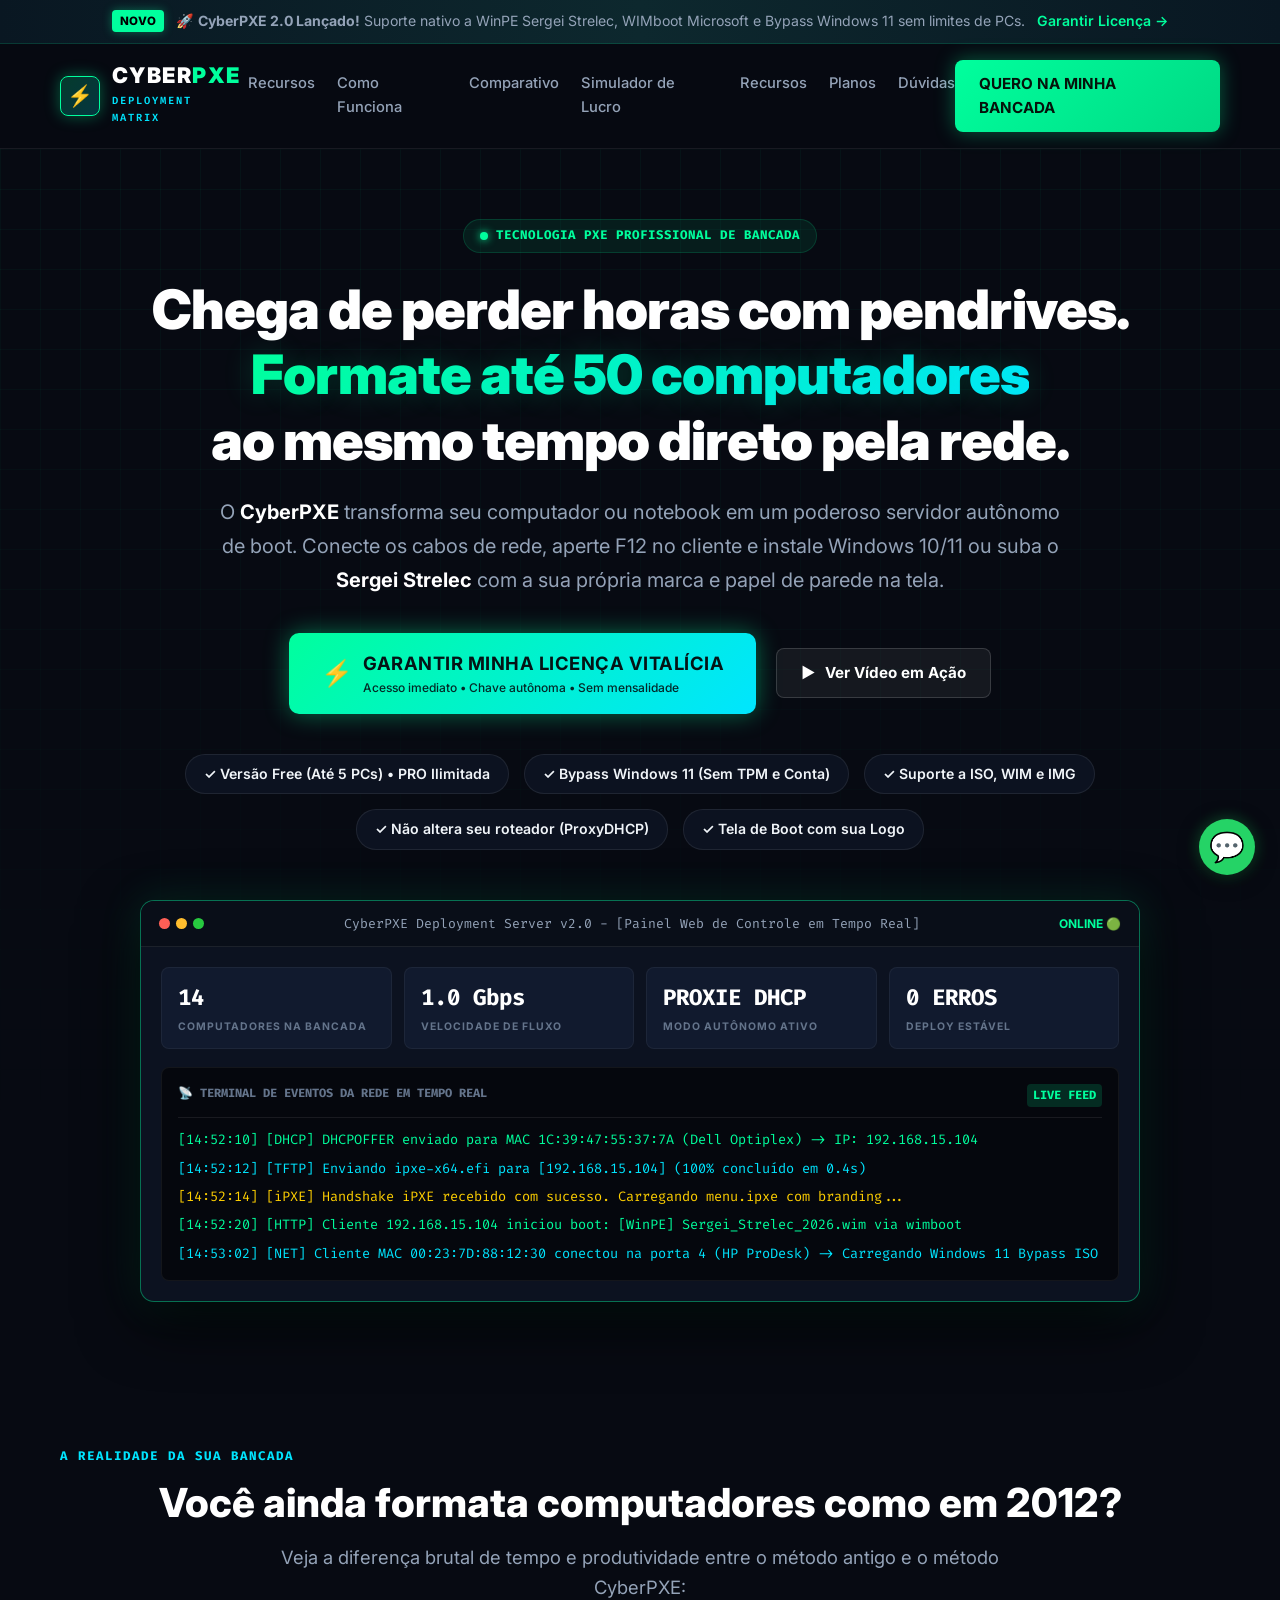
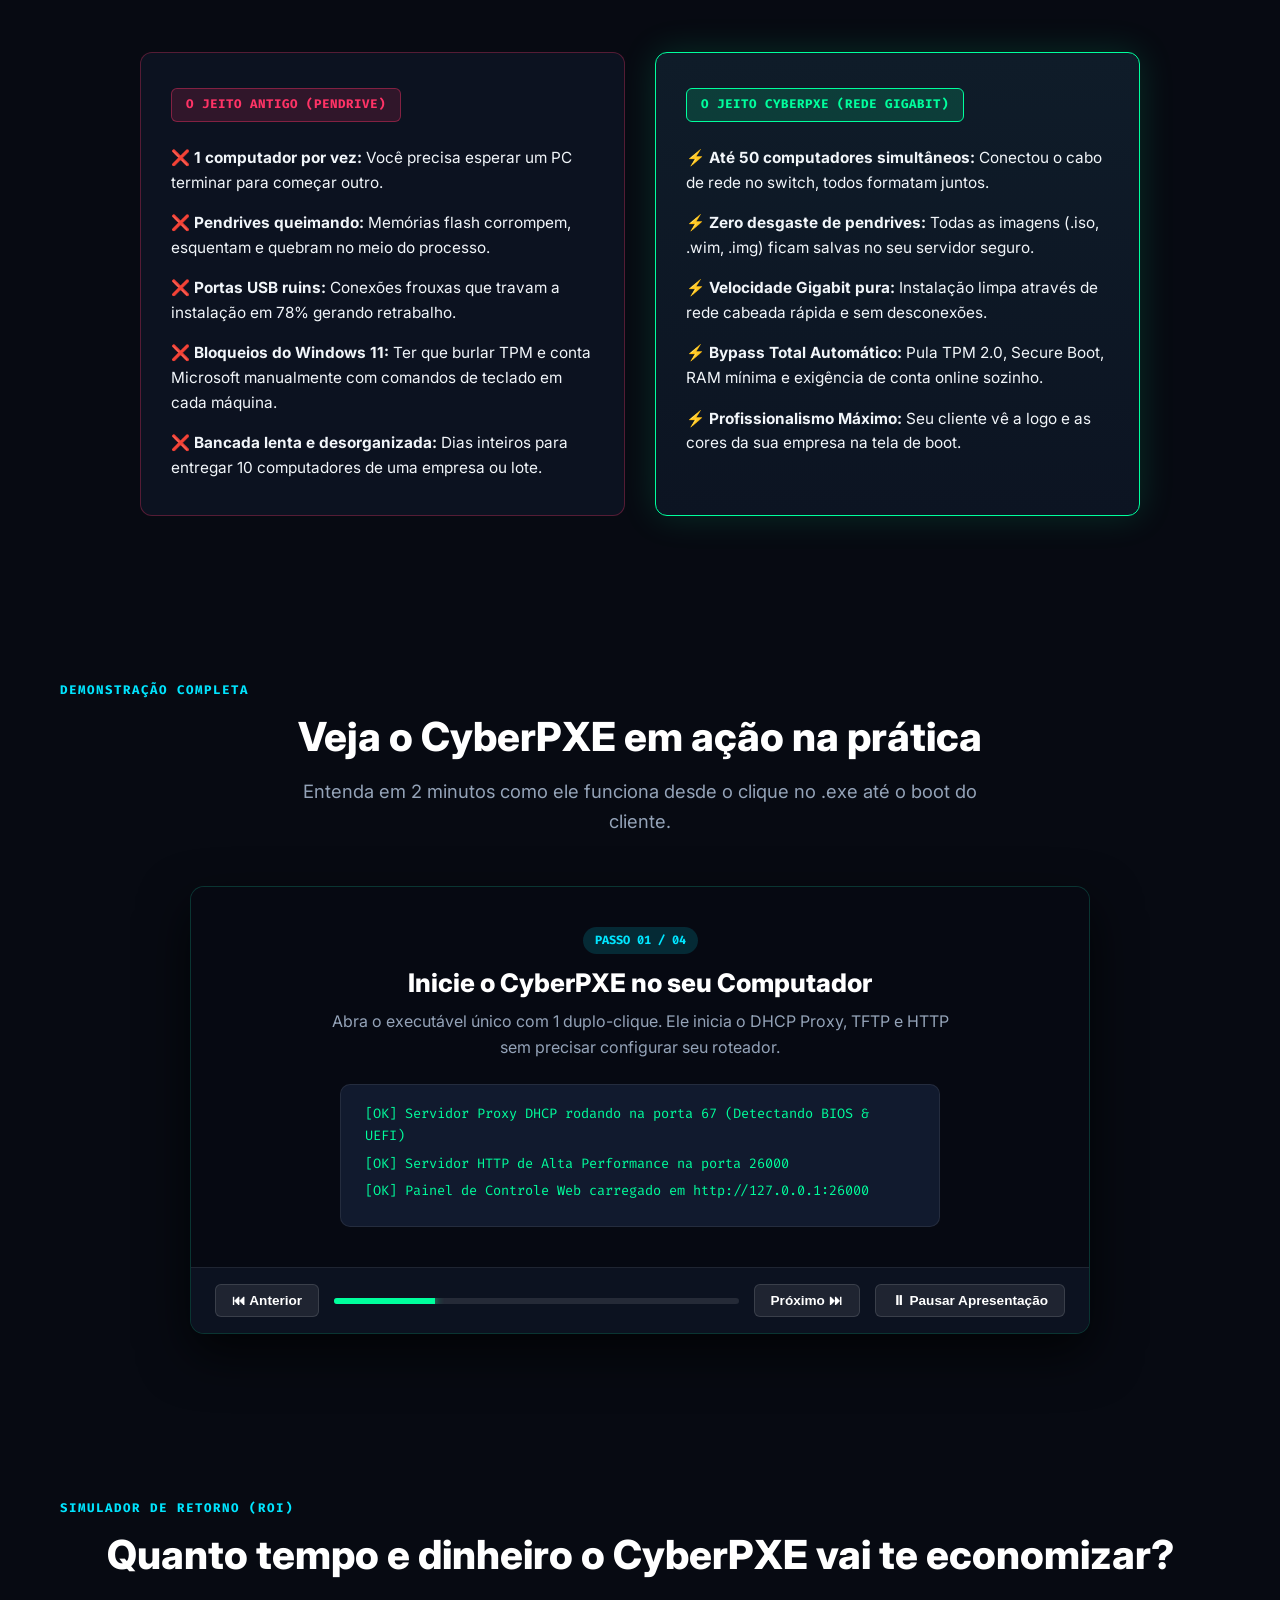
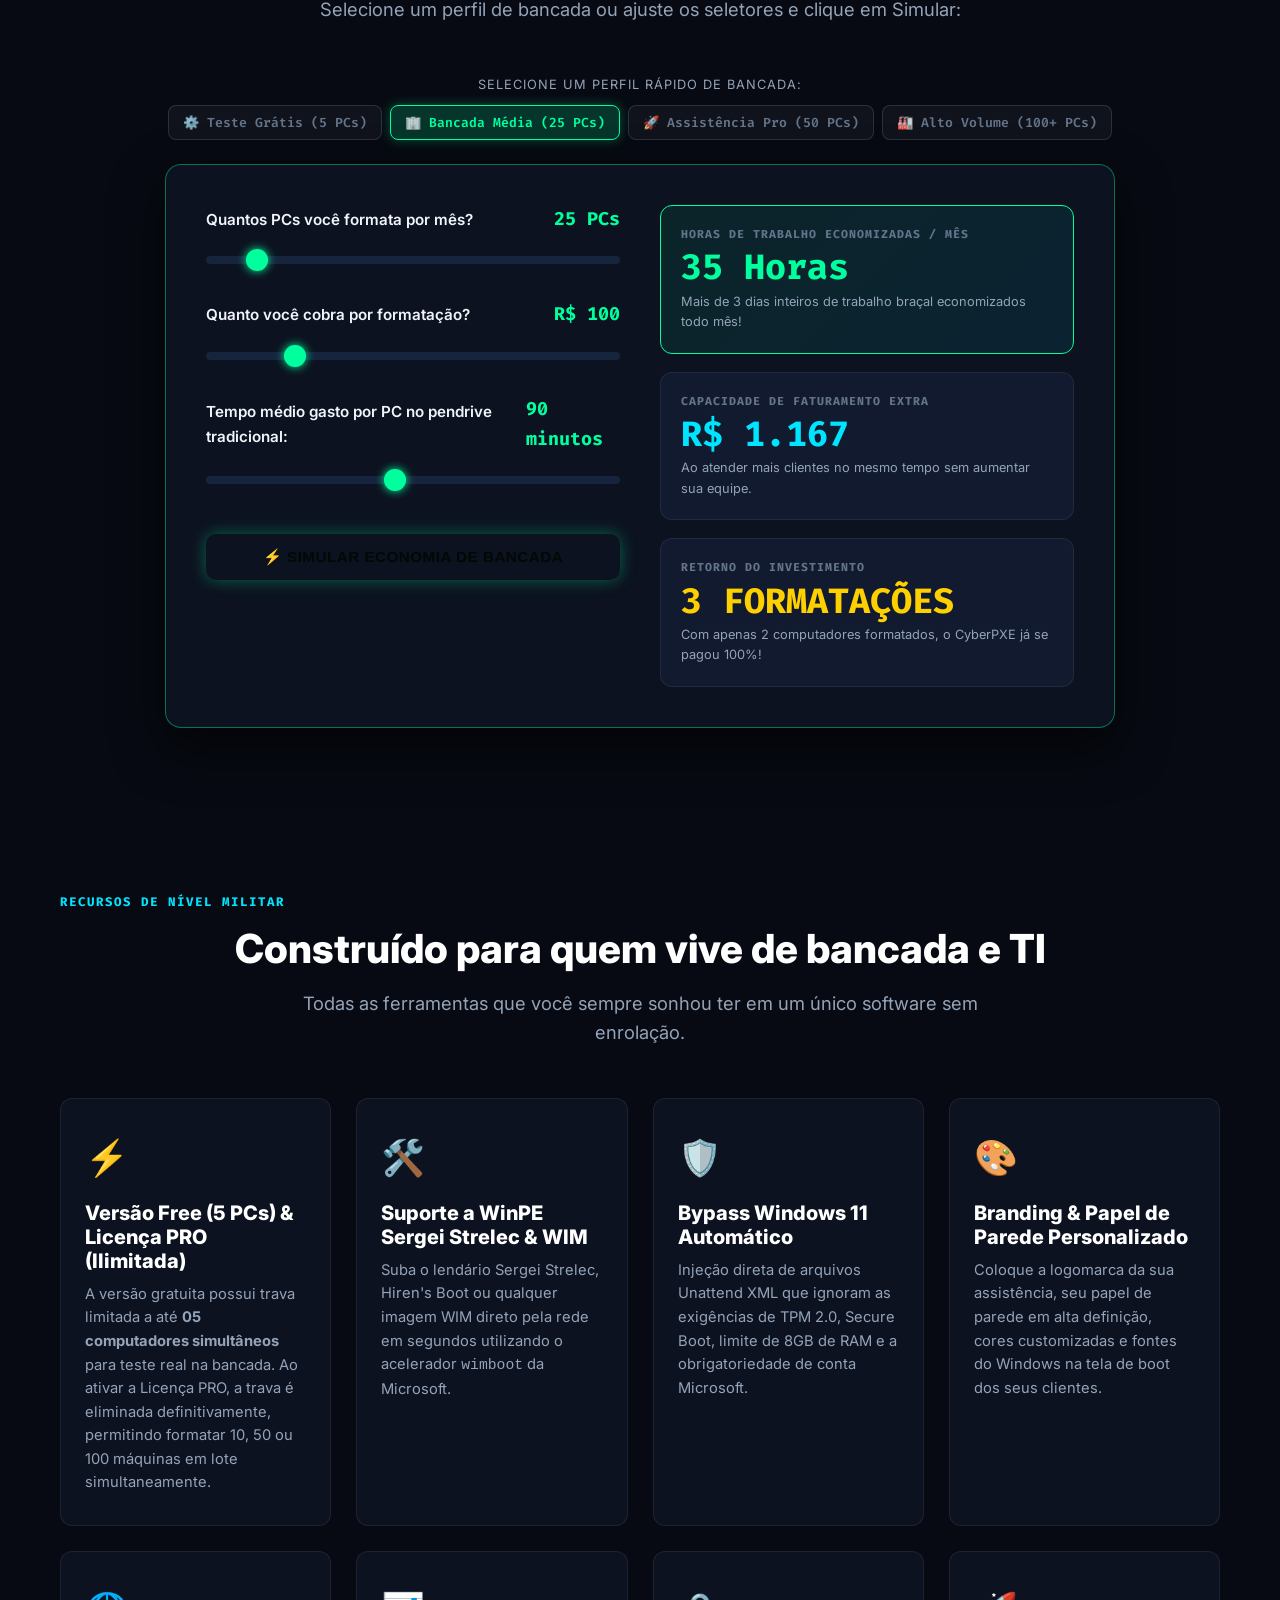
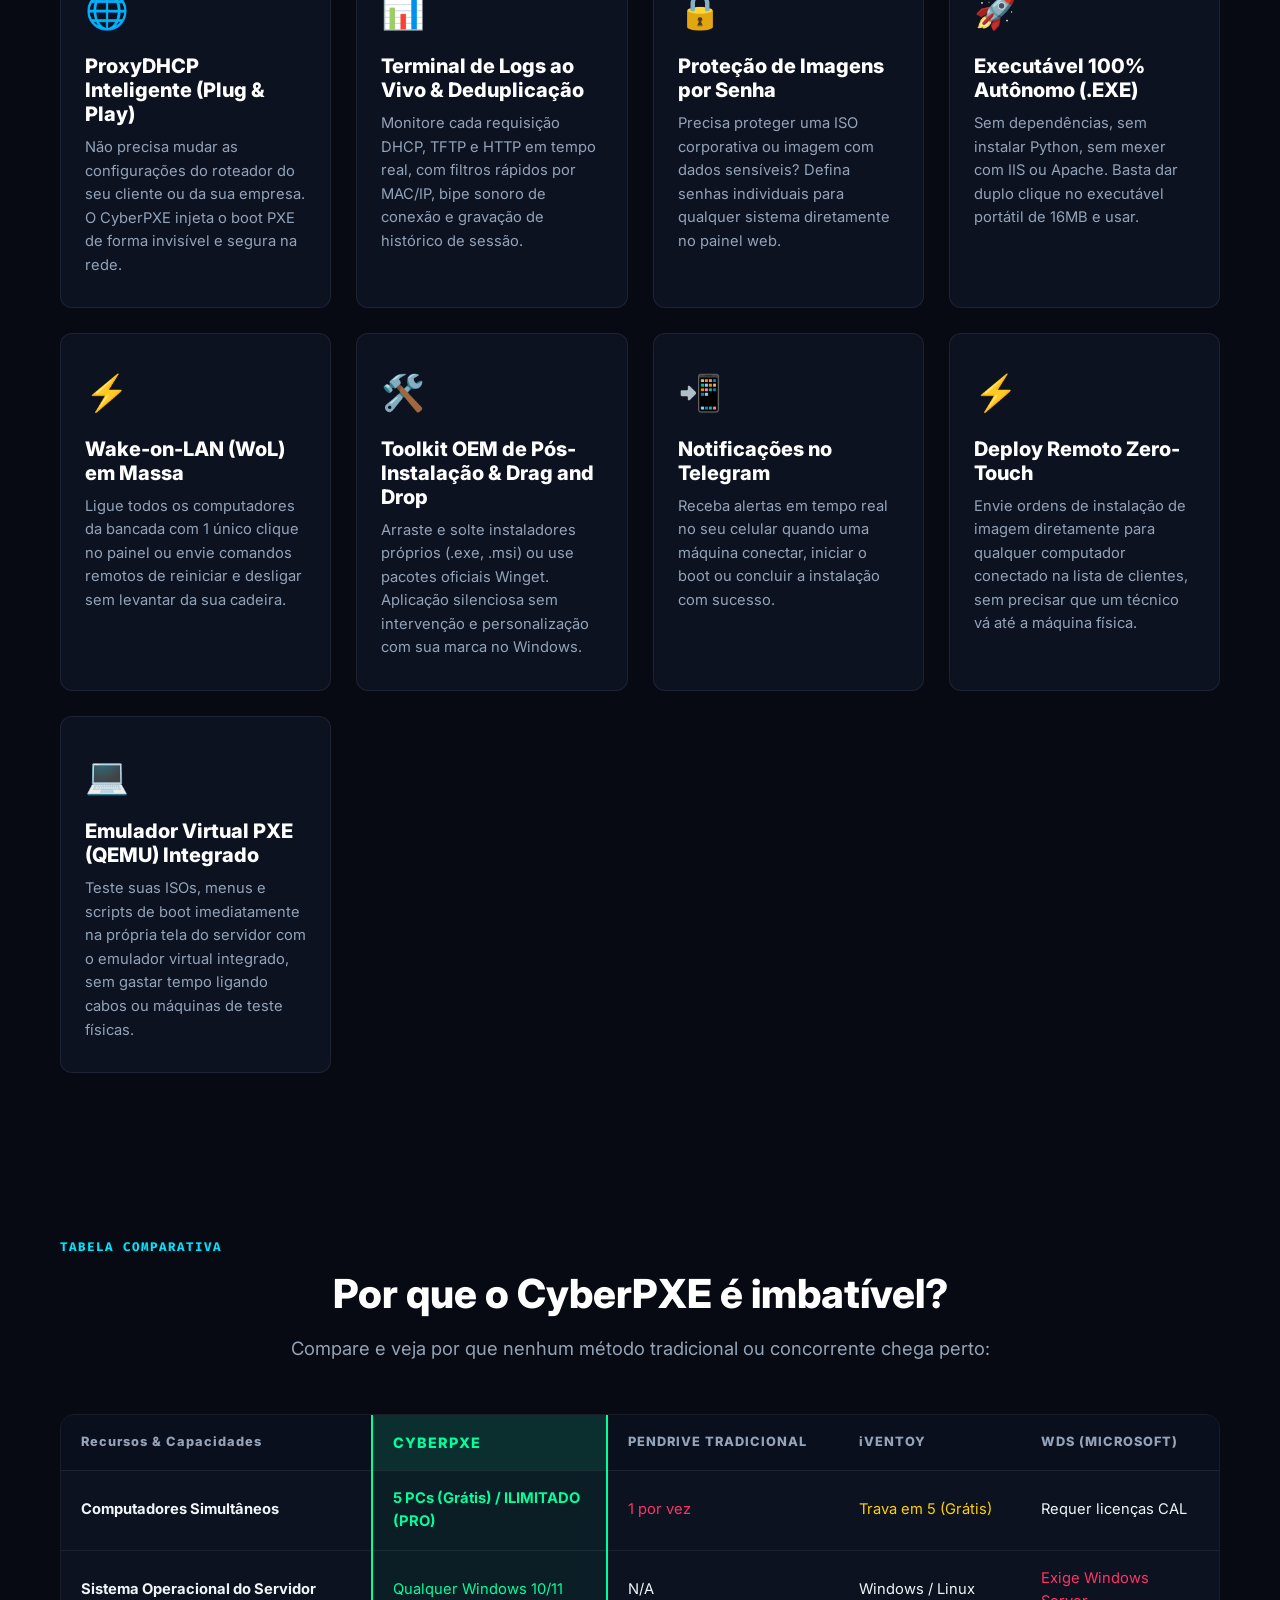
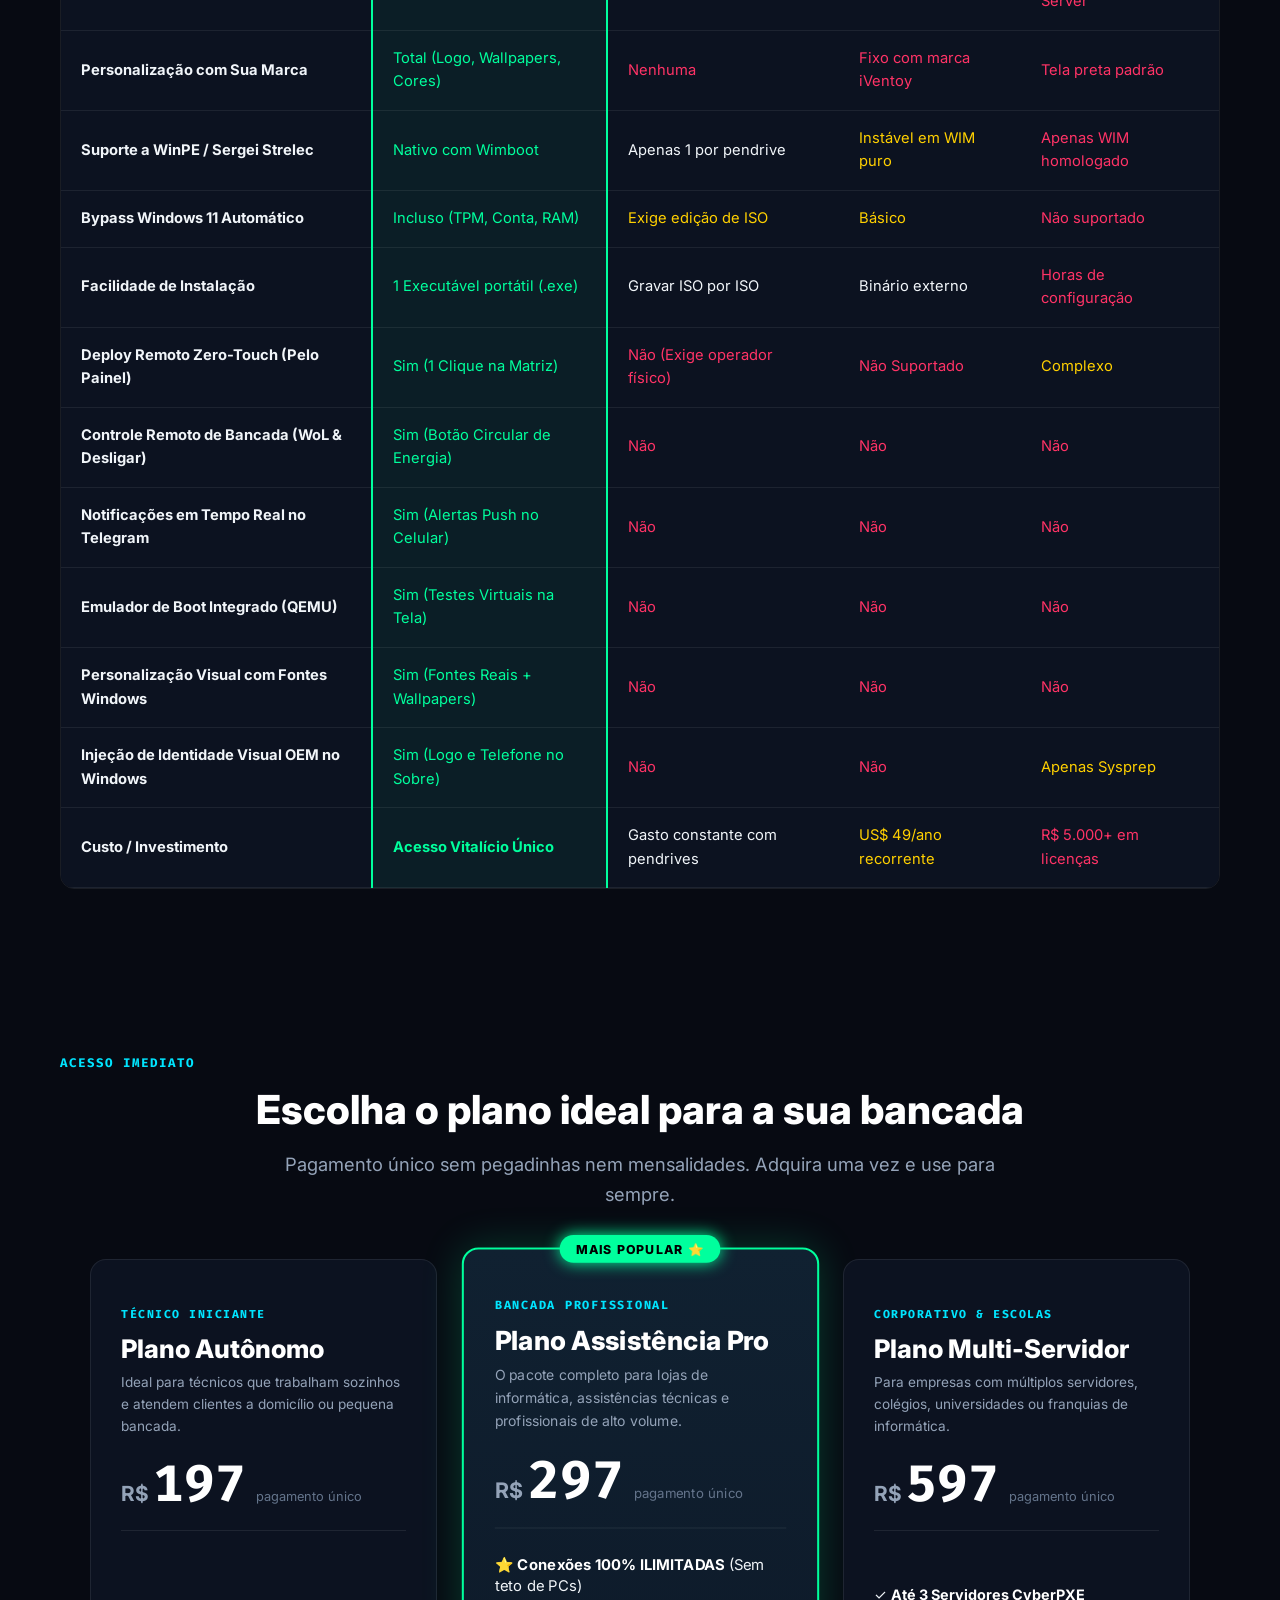
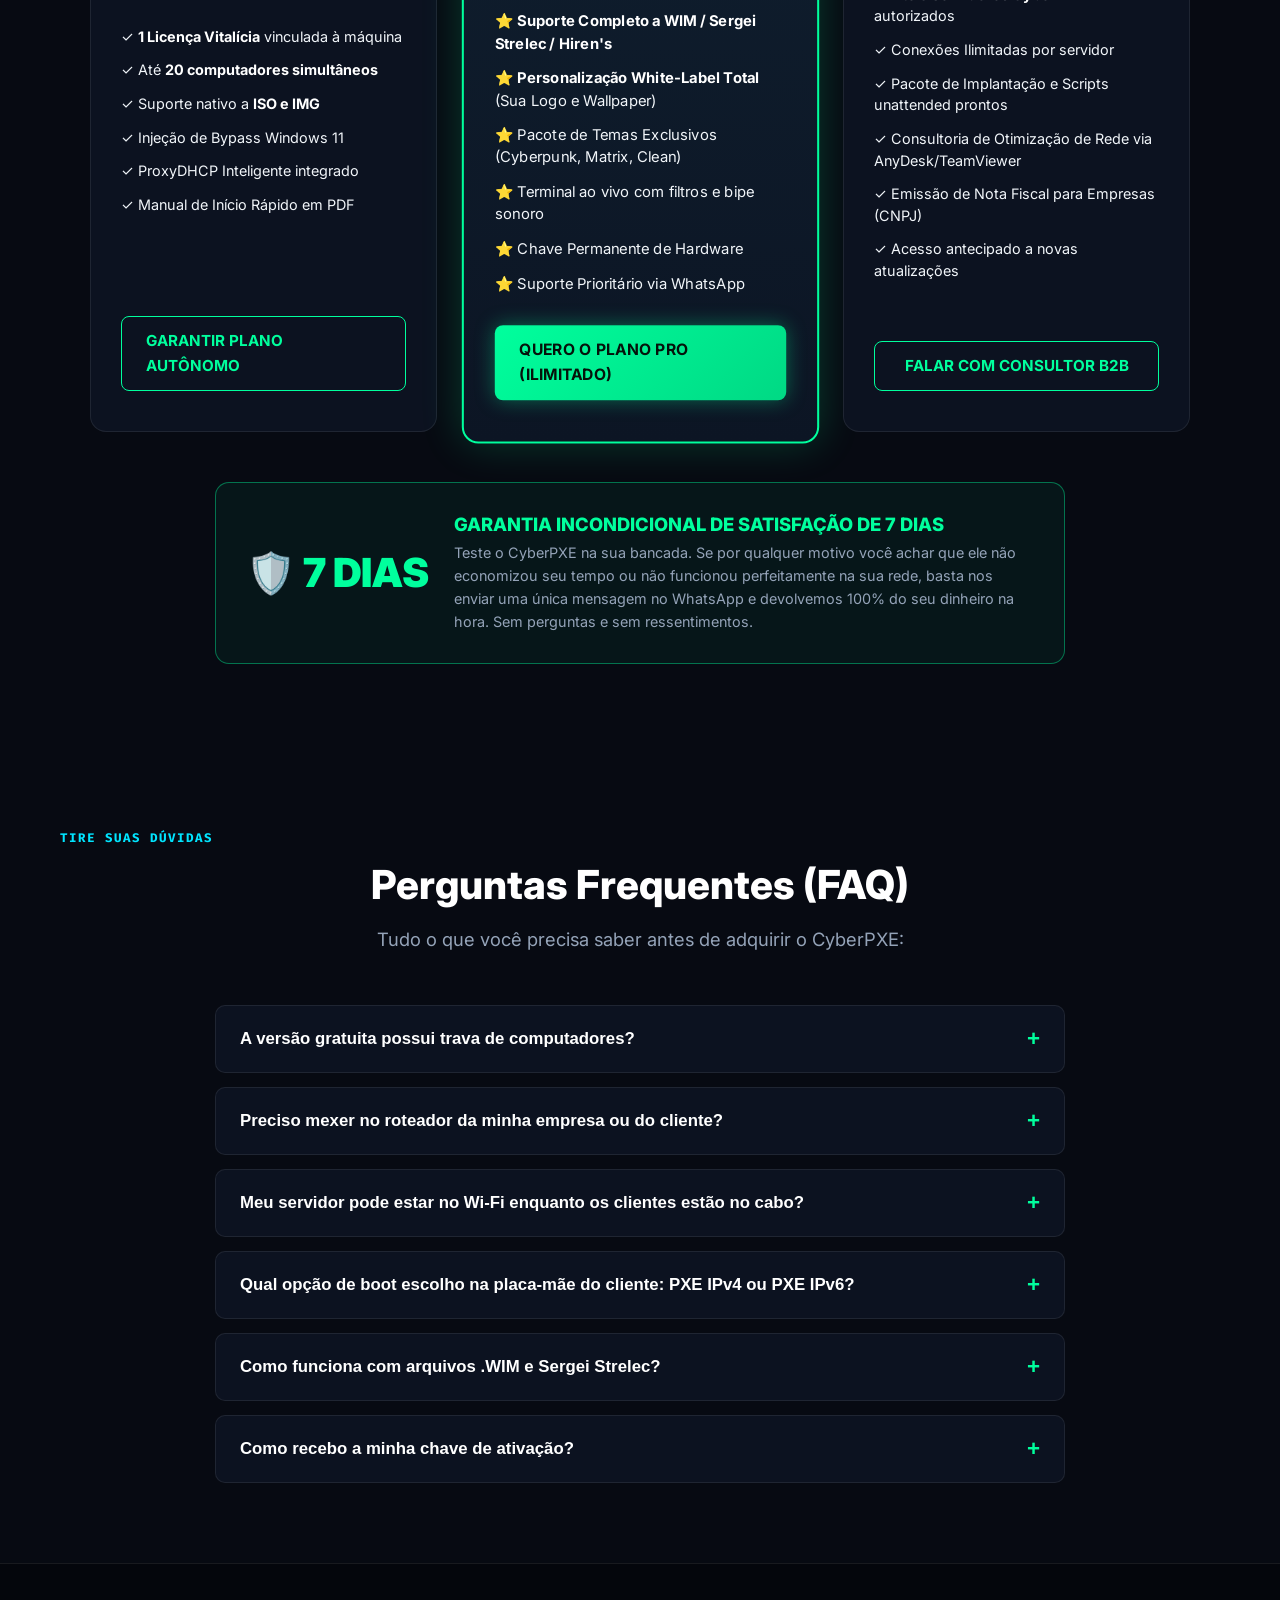
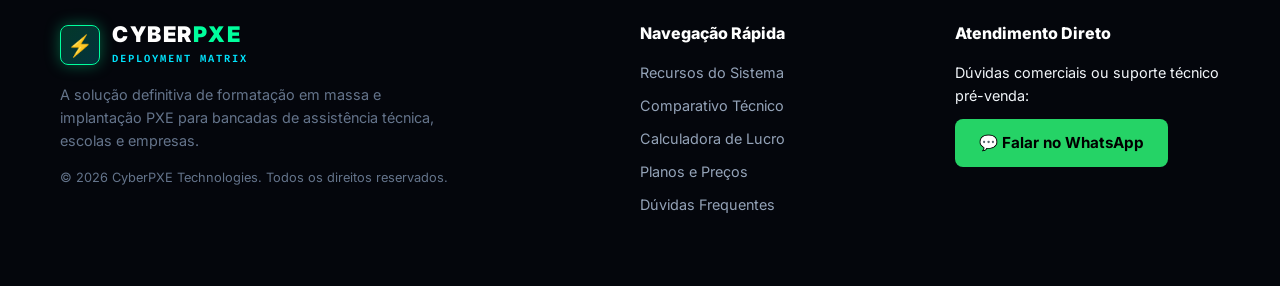
==== index.html @ a7bb347c "Add files via upload" ====
<!DOCTYPE html>
<html lang="pt-BR">
<head>
    <meta charset="UTF-8">
    <meta name="viewport" content="width=device-width, initial-scale=1.0">
    <title>CyberPXE | Formatação e Boot em Massa via Rede Sem Limites</title>
    <meta name="description" content="A central definitiva de implantação e boot PXE em rede. Formate até 50 computadores simultaneamente sem pendrive, com suporte a ISO, WIM, Sergei Strelec e bypass Windows 11.">
    <!-- Google Fonts -->
    <link rel="preconnect" href="https://fonts.googleapis.com">
    <link rel="preconnect" href="https://fonts.gstatic.com" crossorigin>
    <link href="https://fonts.googleapis.com/css2?family=Fira+Code:wght@400;600;700&family=Inter:wght@300;400;500;600;700;800;900&display=swap" rel="stylesheet">
    <link rel="stylesheet" href="style.css">
</head>
<body>

    <!-- Top Announcement Bar -->
    <div class="announcement-bar">
        <div class="container announcement-content">
            <span class="badge-glow">NOVO</span>
            <span>🚀 <strong>CyberPXE 2.0 Lançado!</strong> Suporte nativo a WinPE Sergei Strelec, WIMboot Microsoft e Bypass Windows 11 sem limites de PCs.</span>
            <a href="#precos" class="announcement-link">Garantir Licença &rarr;</a>
        </div>
    </div>

    <!-- Main Navigation -->
    <header class="header">
        <div class="container nav-container">
            <div class="brand">
                <div class="brand-icon">⚡</div>
                <div class="brand-text">
                    <span class="brand-name">CYBER<span>PXE</span></span>
                    <span class="brand-sub">DEPLOYMENT MATRIX</span>
                </div>
            </div>
            <nav class="nav-menu">
                <a href="#recursos" class="nav-link">Recursos</a>
                <a href="#como-funciona" class="nav-link">Como Funciona</a>
                <a href="#comparativo" class="nav-link">Comparativo</a>
                <a href="#simulador" class="nav-link">Simulador de Lucro</a>
                <a href="#recursos" class="nav-link">Recursos</a>
                <a href="#precos" class="nav-link">Planos</a>
                <a href="#faq" class="nav-link">Dúvidas</a>
            </nav>
            <div class="nav-actions">
                <a href="#precos" class="btn btn-primary pulse-btn">QUERO NA MINHA BANCADA</a>
            </div>
        </div>
    </header>

    <!-- Hero Section -->
    <section class="hero-section">
        <div class="cyber-grid-overlay"></div>
        <div class="container hero-content">
            <div class="hero-badge">
                <span class="status-dot"></span>
                <span>TECNOLOGIA PXE PROFISSIONAL DE BANCADA</span>
            </div>
            <h1 class="hero-title">
                Chega de perder horas com pendrives.<br>
                <span class="highlight-text">Formate até 50 computadores</span><br>
                ao mesmo tempo direto pela rede.
            </h1>
            <p class="hero-subtitle">
                O <strong>CyberPXE</strong> transforma seu computador ou notebook em um poderoso servidor autônomo de boot. Conecte os cabos de rede, aperte F12 no cliente e instale Windows 10/11 ou suba o <strong>Sergei Strelec</strong> com a sua própria marca e papel de parede na tela.
            </p>

            <div class="hero-cta-group">
                <a href="#precos" class="btn btn-cta">
                    <span class="btn-icon">⚡</span>
                    <span class="btn-text">
                        <strong>GARANTIR MINHA LICENÇA VITALÍCIA</strong>
                        <small>Acesso imediato • Chave autônoma • Sem mensalidade</small>
                    </span>
                </a>
                <a href="#video-demo" class="btn btn-secondary">
                    <span class="btn-play">▶</span>
                    <span>Ver Vídeo em Ação</span>
                </a>
            </div>

            <!-- Trust Highlights -->
            <div class="hero-features-chips">
                <div class="chip">✓ Versão Free (Até 5 PCs) • PRO Ilimitada</div>
                <div class="chip">✓ Bypass Windows 11 (Sem TPM e Conta)</div>
                <div class="chip">✓ Suporte a ISO, WIM e IMG</div>
                <div class="chip">✓ Não altera seu roteador (ProxyDHCP)</div>
                <div class="chip">✓ Tela de Boot com sua Logo</div>
            </div>

            <!-- Interactive Live Interface Preview Mockup -->
            <div class="hero-mockup-wrapper">
                <div class="mockup-header">
                    <div class="mockup-dots">
                        <span class="dot dot-red"></span>
                        <span class="dot dot-yellow"></span>
                        <span class="dot dot-green"></span>
                    </div>
                    <div class="mockup-title">CyberPXE Deployment Server v2.0 - [Painel Web de Controle em Tempo Real]</div>
                    <div class="mockup-status">ONLINE 🟢</div>
                </div>
                <div class="mockup-screen">
                    <div class="mockup-stats-bar">
                        <div class="stat-card">
                            <span class="stat-val" id="stat-active-pcs">14</span>
                            <span class="stat-lbl">COMPUTADORES NA BANCADA</span>
                        </div>
                        <div class="stat-card">
                            <span class="stat-val text-green">1.0 Gbps</span>
                            <span class="stat-lbl">VELOCIDADE DE FLUXO</span>
                        </div>
                        <div class="stat-card">
                            <span class="stat-val text-cyan">PROXIE DHCP</span>
                            <span class="stat-lbl">MODO AUTÔNOMO ATIVO</span>
                        </div>
                        <div class="stat-card">
                            <span class="stat-val text-yellow">0 ERROS</span>
                            <span class="stat-lbl">DEPLOY ESTÁVEL</span>
                        </div>
                    </div>
                    
                    <div class="mockup-terminal">
                        <div class="term-header">
                            <span>📡 TERMINAL DE EVENTOS DA REDE EM TEMPO REAL</span>
                            <span class="term-live-tag">LIVE FEED</span>
                        </div>
                        <div class="term-body" id="hero-term-feed">
                            <div class="term-line green">[14:52:10] [DHCP] DHCPOFFER enviado para MAC 1C:39:47:55:37:7A (Dell Optiplex) -> IP: 192.168.15.104</div>
                            <div class="term-line cyan">[14:52:12] [TFTP] Enviando ipxe-x64.efi para [192.168.15.104] (100% concluído em 0.4s)</div>
                            <div class="term-line yellow">[14:52:14] [iPXE] Handshake iPXE recebido com sucesso. Carregando menu.ipxe com branding...</div>
                            <div class="term-line green">[14:52:20] [HTTP] Cliente 192.168.15.104 iniciou boot: [WinPE] Sergei_Strelec_2026.wim via wimboot</div>
                            <div class="term-line cyan">[14:53:02] [NET] Cliente MAC 00:23:7D:88:12:30 conectou na porta 4 (HP ProDesk) -> Carregando Windows 11 Bypass ISO</div>
                        </div>
                    </div>
                </div>
            </div>
        </div>
    </section>

    <!-- Pain Points / Comparison -->
    <section class="section pain-section">
        <div class="container">
            <div class="section-badge text-center">A REALIDADE DA SUA BANCADA</div>
            <h2 class="section-title text-center">Você ainda formata computadores como em 2012?</h2>
            <p class="section-subtitle text-center">Veja a diferença brutal de tempo e produtividade entre o método antigo e o método CyberPXE:</p>

            <div class="comparison-cards-grid">
                <!-- The Old Way -->
                <div class="comp-card card-old">
                    <div class="comp-badge bad">O JEITO ANTIGO (PENDRIVE)</div>
                    <ul class="comp-list">
                        <li>❌ <strong>1 computador por vez:</strong> Você precisa esperar um PC terminar para começar outro.</li>
                        <li>❌ <strong>Pendrives queimando:</strong> Memórias flash corrompem, esquentam e quebram no meio do processo.</li>
                        <li>❌ <strong>Portas USB ruins:</strong> Conexões frouxas que travam a instalação em 78% gerando retrabalho.</li>
                        <li>❌ <strong>Bloqueios do Windows 11:</strong> Ter que burlar TPM e conta Microsoft manualmente com comandos de teclado em cada máquina.</li>
                        <li>❌ <strong>Bancada lenta e desorganizada:</strong> Dias inteiros para entregar 10 computadores de uma empresa ou lote.</li>
                    </ul>
                </div>

                <!-- The CyberPXE Way -->
                <div class="comp-card card-new">
                    <div class="comp-badge good">O JEITO CYBERPXE (REDE GIGABIT)</div>
                    <ul class="comp-list">
                        <li>⚡ <strong>Até 50 computadores simultâneos:</strong> Conectou o cabo de rede no switch, todos formatam juntos.</li>
                        <li>⚡ <strong>Zero desgaste de pendrives:</strong> Todas as imagens (.iso, .wim, .img) ficam salvas no seu servidor seguro.</li>
                        <li>⚡ <strong>Velocidade Gigabit pura:</strong> Instalação limpa através de rede cabeada rápida e sem desconexões.</li>
                        <li>⚡ <strong>Bypass Total Automático:</strong> Pula TPM 2.0, Secure Boot, RAM mínima e exigência de conta online sozinho.</li>
                        <li>⚡ <strong>Profissionalismo Máximo:</strong> Seu cliente vê a logo e as cores da sua empresa na tela de boot.</li>
                    </ul>
                </div>
            </div>
        </div>
    </section>

    <!-- Video Promo Section -->
    <section class="section video-section" id="video-demo">
        <div class="container">
            <div class="section-badge text-center">DEMONSTRAÇÃO COMPLETA</div>
            <h2 class="section-title text-center">Veja o CyberPXE em ação na prática</h2>
            <p class="section-subtitle text-center">Entenda em 2 minutos como ele funciona desde o clique no .exe até o boot do cliente.</p>

            <div class="video-container-card">
                <div class="interactive-video-player" id="video-player-container">
                    <div class="player-screen" id="player-screen">
                        <div class="video-slide active" data-step="1">
                            <div class="slide-badge">PASSO 01 / 04</div>
                            <h3>Inicie o CyberPXE no seu Computador</h3>
                            <p>Abra o executável único com 1 duplo-clique. Ele inicia o DHCP Proxy, TFTP e HTTP sem precisar configurar seu roteador.</p>
                            <div class="slide-graphic terminal-mini">
                                <div>[OK] Servidor Proxy DHCP rodando na porta 67 (Detectando BIOS & UEFI)</div>
                                <div>[OK] Servidor HTTP de Alta Performance na porta 26000</div>
                                <div>[OK] Painel de Controle Web carregado em http://127.0.0.1:26000</div>
                            </div>
                        </div>
                        <div class="video-slide" data-step="2">
                            <div class="slide-badge">PASSO 02 / 04</div>
                            <h3>Adicione suas ISOs, IMGs e WinPE WIM</h3>
                            <p>Copie Windows 10, Windows 11, Sergei Strelec, Hiren's Boot ou Ubuntu para a pasta <code>/iso/</code>. O sistema detecta tudo instantaneamente.</p>
                            <div class="slide-graphic iso-list-mini">
                                <span class="iso-chip">📦 Win11_24H2_Pro.iso (5.2 GB)</span>
                                <span class="iso-chip">📦 Strelec_WinPE_x64.wim (1.8 GB)</span>
                                <span class="iso-chip">📦 Ghost_DiskImage.img (850 MB)</span>
                            </div>
                        </div>
                        <div class="video-slide" data-step="3">
                            <div class="slide-badge">PASSO 03 / 04</div>
                            <h3>Ligue o Computador Cliente e Pressione F12</h3>
                            <p>Selecione <strong>Boot via Rede (PXE IPv4)</strong>. A placa-mãe baixa o iPXE pela rede em menos de 1 segundo.</p>
                            <div class="slide-graphic boot-loading-mini">
                                <div class="pulse-loader"></div>
                                <span>DHCP DHCPOFFER recebido -> Carregando boot.ipxe -> Conectado!</span>
                            </div>
                        </div>
                        <div class="video-slide" data-step="4">
                            <div class="slide-badge">PASSO 04 / 04</div>
                            <h3>A Tela de Boot Gráfica com a Sua Marca Carrega!</h3>
                            <p>O menu interativo aparece com seu papel de parede, opções de instalação, Memtest e diagnósticos. Selecione e instale!</p>
                            <div class="slide-graphic menu-preview-mini">
                                <div class="menu-head">CYBER-PXE // DEPLOYMENT MATRIX</div>
                                <div class="menu-opt selected">► [WinPE/WIM] Sergei Strelec 2026 Resgate</div>
                                <div class="menu-opt">► Instalar Windows 11 Pro 64-bit (Bypass TPM)</div>
                                <div class="menu-opt">► [0] Boot pelo Disco Local (HD/SSD)</div>
                            </div>
                        </div>
                    </div>

                    <!-- Video Controls -->
                    <div class="player-controls">
                        <button class="player-btn" id="btn-prev-step">⏮ Anterior</button>
                        <div class="player-progress-bar">
                            <div class="progress-fill" id="video-progress-fill"></div>
                        </div>
                        <button class="player-btn" id="btn-next-step">Próximo ⏭</button>
                        <button class="player-btn btn-auto" id="btn-toggle-play">⏸ Pausar Apresentação</button>
                    </div>
                </div>
            </div>
        </div>
    </section>

        <!-- Simulator Section -->
    <section class="section calc-section" id="simulador">
        <div class="container">
            <div class="section-badge text-center">SIMULADOR DE RETORNO (ROI)</div>
            <h2 class="section-title text-center">Quanto tempo e dinheiro o CyberPXE vai te economizar?</h2>
            <p class="section-subtitle text-center">Selecione um perfil de bancada ou ajuste os seletores e clique em Simular:</p>

            <div class="simulator-presets-wrapper mb-4 text-center" style="margin-bottom: 24px; text-align: center;">
                <span class="text-xs font-mono text-muted block mb-2 font-bold" style="display:block; margin-bottom: 10px; color: #94a3b8; font-size: 0.8rem; letter-spacing: 1px;">SELECIONE UM PERFIL RÁPIDO DE BANCADA:</span>
                <div class="simulator-presets" style="display:flex; justify-content:center; gap:8px; flex-wrap:wrap;">
                    <button type="button" class="preset-btn" onclick="setSimPreset(5, 80, 90, this)">⚙️ Teste Grátis (5 PCs)</button>
                    <button type="button" class="preset-btn active" onclick="setSimPreset(25, 100, 90, this)">🏢 Bancada Média (25 PCs)</button>
                    <button type="button" class="preset-btn" onclick="setSimPreset(50, 120, 80, this)">🚀 Assistência Pro (50 PCs)</button>
                    <button type="button" class="preset-btn" onclick="setSimPreset(100, 150, 90, this)">🏭 Alto Volume (100+ PCs)</button>
                </div>
            </div>

            <div class="calculator-card">
                <div class="calc-inputs">
                    <div class="calc-group">
                        <div class="calc-label-row">
                            <label for="range-pcs">Quantos PCs você formata por mês?</label>
                            <span class="calc-val-display" id="disp-pcs">25 PCs</span>
                        </div>
                        <input type="range" id="range-pcs" min="5" max="200" value="25" step="5" class="custom-range">
                    </div>

                    <div class="calc-group">
                        <div class="calc-label-row">
                            <label for="range-price">Quanto você cobra por formatação?</label>
                            <span class="calc-val-display" id="disp-price">R$ 100</span>
                        </div>
                        <input type="range" id="range-price" min="50" max="300" value="100" step="10" class="custom-range">
                    </div>

                    <div class="calc-group">
                        <div class="calc-label-row">
                            <label for="range-time">Tempo médio gasto por PC no pendrive tradicional:</label>
                            <span class="calc-val-display" id="disp-time">90 minutos</span>
                        </div>
                        <input type="range" id="range-time" min="40" max="150" value="90" step="10" class="custom-range">
                    </div>

                    <button type="button" class="btn-simulate-calc" id="btn-run-simulation" onclick="recalcSimulation()">
                        ⚡ SIMULAR ECONOMIA DE BANCADA
                    </button>
                </div>

                <div class="calc-results" id="sim-results-box">
                    <div class="result-box primary" id="box-res-hours">
                        <span class="res-title">HORAS DE TRABALHO ECONOMIZADAS / MÊS</span>
                        <span class="res-num text-green" id="res-hours">28 Horas</span>
                        <small>Mais de 3 dias inteiros de trabalho braçal economizados todo mês!</small>
                    </div>

                    <div class="result-box" id="box-res-money">
                        <span class="res-title">CAPACIDADE DE FATURAMENTO EXTRA</span>
                        <span class="res-num text-cyan" id="res-extra-money">R$ 2.500</span>
                        <small>Ao atender mais clientes no mesmo tempo sem aumentar sua equipe.</small>
                    </div>

                    <div class="result-box" id="box-res-payback">
                        <span class="res-title">RETORNO DO INVESTIMENTO</span>
                        <span class="res-num text-yellow" id="res-payback">2 FORMATAÇÕES</span>
                        <small>Com apenas 2 computadores formatados, o CyberPXE já se pagou 100%!</small>
                    </div>
                </div>
            </div>
        </div>
    </section>

    <!-- Features Breakdown -->
    <section class="section features-section" id="recursos">
        <div class="container">
            <div class="section-badge text-center">RECURSOS DE NÍVEL MILITAR</div>
            <h2 class="section-title text-center">Construído para quem vive de bancada e TI</h2>
            <p class="section-subtitle text-center">Todas as ferramentas que você sempre sonhou ter em um único software sem enrolação.</p>

            <div class="features-grid">
                <!-- Feature 1 -->
                <div class="feature-card">
                    <div class="feat-icon">⚡</div>
                    <h3>Versão Free (5 PCs) & Licença PRO (Ilimitada)</h3>
                    <p>A versão gratuita possui trava limitada a até <strong>05 computadores simultâneos</strong> para teste real na bancada. Ao ativar a Licença PRO, a trava é eliminada definitivamente, permitindo formatar 10, 50 ou 100 máquinas em lote simultaneamente.</p>
                </div>

                <!-- Feature 2 -->
                <div class="feature-card">
                    <div class="feat-icon">🛠️</div>
                    <h3>Suporte a WinPE Sergei Strelec & WIM</h3>
                    <p>Suba o lendário Sergei Strelec, Hiren's Boot ou qualquer imagem WIM direto pela rede em segundos utilizando o acelerador <code>wimboot</code> da Microsoft.</p>
                </div>

                <!-- Feature 3 -->
                <div class="feature-card">
                    <div class="feat-icon">🛡️</div>
                    <h3>Bypass Windows 11 Automático</h3>
                    <p>Injeção direta de arquivos Unattend XML que ignoram as exigências de TPM 2.0, Secure Boot, limite de 8GB de RAM e a obrigatoriedade de conta Microsoft.</p>
                </div>

                <!-- Feature 4 -->
                <div class="feature-card">
                    <div class="feat-icon">🎨</div>
                    <h3>Branding & Papel de Parede Personalizado</h3>
                    <p>Coloque a logomarca da sua assistência, seu papel de parede em alta definição, cores customizadas e fontes do Windows na tela de boot dos seus clientes.</p>
                </div>

                <!-- Feature 5 -->
                <div class="feature-card">
                    <div class="feat-icon">🌐</div>
                    <h3>ProxyDHCP Inteligente (Plug & Play)</h3>
                    <p>Não precisa mudar as configurações do roteador do seu cliente ou da sua empresa. O CyberPXE injeta o boot PXE de forma invisível e segura na rede.</p>
                </div>

                <!-- Feature 6 -->
                <div class="feature-card">
                    <div class="feat-icon">📊</div>
                    <h3>Terminal de Logs ao Vivo & Deduplicação</h3>
                    <p>Monitore cada requisição DHCP, TFTP e HTTP em tempo real, com filtros rápidos por MAC/IP, bipe sonoro de conexão e gravação de histórico de sessão.</p>
                </div>

                <!-- Feature 7 -->
                <div class="feature-card">
                    <div class="feat-icon">🔒</div>
                    <h3>Proteção de Imagens por Senha</h3>
                    <p>Precisa proteger uma ISO corporativa ou imagem com dados sensíveis? Defina senhas individuais para qualquer sistema diretamente no painel web.</p>
                </div>

                <!-- Feature 8 -->
                <div class="feature-card">
                    <div class="feat-icon">🚀</div>
                    <h3>Executável 100% Autônomo (.EXE)</h3>
                    <p>Sem dependências, sem instalar Python, sem mexer com IIS ou Apache. Basta dar duplo clique no executável portátil de 16MB e usar.</p>
                </div>

                <!-- Feature 9 -->
                <div class="feature-card">
                    <div class="feat-icon">⚡</div>
                    <h3>Wake-on-LAN (WoL) em Massa</h3>
                    <p>Ligue todos os computadores da bancada com 1 único clique no painel ou envie comandos remotos de reiniciar e desligar sem levantar da sua cadeira.</p>
                </div>

                <!-- Feature 10 -->
                <div class="feature-card">
                    <div class="feat-icon">🛠️</div>
                    <h3>Toolkit OEM de Pós-Instalação & Drag and Drop</h3>
                    <p>Arraste e solte instaladores próprios (.exe, .msi) ou use pacotes oficiais Winget. Aplicação silenciosa sem intervenção e personalização com sua marca no Windows.</p>
                </div>

                <!-- Feature 11 -->
                <div class="feature-card">
                    <div class="feat-icon">📲</div>
                    <h3>Notificações no Telegram</h3>
                    <p>Receba alertas em tempo real no seu celular quando uma máquina conectar, iniciar o boot ou concluir a instalação com sucesso.</p>
                </div>

                <!-- Feature 12 -->
                <div class="feature-card">
                    <div class="feat-icon">⚡</div>
                    <h3>Deploy Remoto Zero-Touch</h3>
                    <p>Envie ordens de instalação de imagem diretamente para qualquer computador conectado na lista de clientes, sem precisar que um técnico vá até a máquina física.</p>
                </div>

                <!-- Feature 13 -->
                <div class="feature-card">
                    <div class="feat-icon">💻</div>
                    <h3>Emulador Virtual PXE (QEMU) Integrado</h3>
                    <p>Teste suas ISOs, menus e scripts de boot imediatamente na própria tela do servidor com o emulador virtual integrado, sem gastar tempo ligando cabos ou máquinas de teste físicas.</p>
                </div>
            </div>
        </div>
    </section>

    <!-- Comparison Table: CyberPXE vs Competitors -->
    <section class="section comp-table-section" id="comparativo">
        <div class="container">
            <div class="section-badge text-center">TABELA COMPARATIVA</div>
            <h2 class="section-title text-center">Por que o CyberPXE é imbatível?</h2>
            <p class="section-subtitle text-center">Compare e veja por que nenhum método tradicional ou concorrente chega perto:</p>

            <div class="table-responsive">
                <table class="styled-table">
                    <thead>
                        <tr>
                            <th>Recursos & Capacidades</th>
                            <th class="col-highlight">CYBERPXE</th>
                            <th>PENDRIVE TRADICIONAL</th>
                            <th>iVENTOY</th>
                            <th>WDS (MICROSOFT)</th>
                        </tr>
                    </thead>
                    <tbody>
                        <tr>
                            <td><strong>Computadores Simultâneos</strong></td>
                            <td class="col-highlight text-green"><strong>5 PCs (Grátis) / ILIMITADO (PRO)</strong></td>
                            <td class="text-red">1 por vez</td>
                            <td class="text-yellow">Trava em 5 (Grátis)</td>
                            <td>Requer licenças CAL</td>
                        </tr>
                        <tr>
                            <td><strong>Sistema Operacional do Servidor</strong></td>
                            <td class="col-highlight text-green">Qualquer Windows 10/11</td>
                            <td>N/A</td>
                            <td>Windows / Linux</td>
                            <td class="text-red">Exige Windows Server</td>
                        </tr>
                        <tr>
                            <td><strong>Personalização com Sua Marca</strong></td>
                            <td class="col-highlight text-green">Total (Logo, Wallpapers, Cores)</td>
                            <td class="text-red">Nenhuma</td>
                            <td class="text-red">Fixo com marca iVentoy</td>
                            <td class="text-red">Tela preta padrão</td>
                        </tr>
                        <tr>
                            <td><strong>Suporte a WinPE / Sergei Strelec</strong></td>
                            <td class="col-highlight text-green">Nativo com Wimboot</td>
                            <td>Apenas 1 por pendrive</td>
                            <td class="text-yellow">Instável em WIM puro</td>
                            <td class="text-red">Apenas WIM homologado</td>
                        </tr>
                        <tr>
                            <td><strong>Bypass Windows 11 Automático</strong></td>
                            <td class="col-highlight text-green">Incluso (TPM, Conta, RAM)</td>
                            <td class="text-yellow">Exige edição de ISO</td>
                            <td class="text-yellow">Básico</td>
                            <td class="text-red">Não suportado</td>
                        </tr>
                        <tr>
                            <td><strong>Facilidade de Instalação</strong></td>
                            <td class="col-highlight text-green">1 Executável portátil (.exe)</td>
                            <td>Gravar ISO por ISO</td>
                            <td>Binário externo</td>
                            <td class="text-red">Horas de configuração</td>
                        </tr>
                        <tr>
                            <td><strong>Deploy Remoto Zero-Touch (Pelo Painel)</strong></td>
                            <td class="col-highlight text-green">Sim (1 Clique na Matriz)</td>
                            <td class="text-red">Não (Exige operador físico)</td>
                            <td class="text-red">Não Suportado</td>
                            <td class="text-yellow">Complexo</td>
                        </tr>
                        <tr>
                            <td><strong>Controle Remoto de Bancada (WoL & Desligar)</strong></td>
                            <td class="col-highlight text-green">Sim (Botão Circular de Energia)</td>
                            <td class="text-red">Não</td>
                            <td class="text-red">Não</td>
                            <td class="text-red">Não</td>
                        </tr>
                        <tr>
                            <td><strong>Notificações em Tempo Real no Telegram</strong></td>
                            <td class="col-highlight text-green">Sim (Alertas Push no Celular)</td>
                            <td class="text-red">Não</td>
                            <td class="text-red">Não</td>
                            <td class="text-red">Não</td>
                        </tr>
                        <tr>
                            <td><strong>Emulador de Boot Integrado (QEMU)</strong></td>
                            <td class="col-highlight text-green">Sim (Testes Virtuais na Tela)</td>
                            <td class="text-red">Não</td>
                            <td class="text-red">Não</td>
                            <td class="text-red">Não</td>
                        </tr>
                        <tr>
                            <td><strong>Personalização Visual com Fontes Windows</strong></td>
                            <td class="col-highlight text-green">Sim (Fontes Reais + Wallpapers)</td>
                            <td class="text-red">Não</td>
                            <td class="text-red">Não</td>
                            <td class="text-red">Não</td>
                        </tr>
                        <tr>
                            <td><strong>Injeção de Identidade Visual OEM no Windows</strong></td>
                            <td class="col-highlight text-green">Sim (Logo e Telefone no Sobre)</td>
                            <td class="text-red">Não</td>
                            <td class="text-red">Não</td>
                            <td class="text-yellow">Apenas Sysprep</td>
                        </tr>
                        <tr>
                            <td><strong>Custo / Investimento</strong></td>
                            <td class="col-highlight text-green"><strong>Acesso Vitalício Único</strong></td>
                            <td>Gasto constante com pendrives</td>
                            <td class="text-yellow">US$ 49/ano recorrente</td>
                            <td class="text-red">R$ 5.000+ em licenças</td>
                        </tr>
                    </tbody>
                </table>
            </div>
        </div>
    </section>

    <!-- Depoimentos removidos -->

    <!-- Pricing Section -->
    <section class="section pricing-section" id="precos">
        <div class="container">
            <div class="section-badge text-center">ACESSO IMEDIATO</div>
            <h2 class="section-title text-center">Escolha o plano ideal para a sua bancada</h2>
            <p class="section-subtitle text-center">Pagamento único sem pegadinhas nem mensalidades. Adquira uma vez e use para sempre.</p>

            <div class="pricing-cards-grid">
                <!-- Plan 1 -->
                <div class="price-card">
                    <div class="price-header">
                        <span class="plan-tag">TÉCNICO INICIANTE</span>
                        <h3 class="plan-name">Plano Autônomo</h3>
                        <p class="plan-desc">Ideal para técnicos que trabalham sozinhos e atendem clientes a domicílio ou pequena bancada.</p>
                        <div class="plan-price">
                            <span class="currency">R$</span>
                            <span class="amount">197</span>
                            <span class="period">pagamento único</span>
                        </div>
                    </div>
                    <ul class="plan-perks">
                        <li>✓ <strong>1 Licença Vitalícia</strong> vinculada à máquina</li>
                        <li>✓ Até <strong>20 computadores simultâneos</strong></li>
                        <li>✓ Suporte nativo a <strong>ISO e IMG</strong></li>
                        <li>✓ Injeção de Bypass Windows 11</li>
                        <li>✓ ProxyDHCP Inteligente integrado</li>
                        <li>✓ Manual de Início Rápido em PDF</li>
                    </ul>
                    <a href="https://wa.me/5511999999999?text=Ol%C3%A1!%20Quero%20adquirir%20o%20CyberPXE%20Plano%20Aut%C3%B4nomo" class="btn btn-card-outline" target="_blank">GARANTIR PLANO AUTÔNOMO</a>
                </div>

                <!-- Plan 2 (Highlighted) -->
                <div class="price-card featured">
                    <div class="featured-ribbon">MAIS POPULAR ⭐</div>
                    <div class="price-header">
                        <span class="plan-tag">BANCADA PROFISSIONAL</span>
                        <h3 class="plan-name">Plano Assistência Pro</h3>
                        <p class="plan-desc">O pacote completo para lojas de informática, assistências técnicas e profissionais de alto volume.</p>
                        <div class="plan-price">
                            <span class="currency">R$</span>
                            <span class="amount">297</span>
                            <span class="period">pagamento único</span>
                        </div>
                    </div>
                    <ul class="plan-perks">
                        <li>⭐ <strong>Conexões 100% ILIMITADAS</strong> (Sem teto de PCs)</li>
                        <li>⭐ <strong>Suporte Completo a WIM / Sergei Strelec / Hiren's</strong></li>
                        <li>⭐ <strong>Personalização White-Label Total</strong> (Sua Logo e Wallpaper)</li>
                        <li>⭐ Pacote de Temas Exclusivos (Cyberpunk, Matrix, Clean)</li>
                        <li>⭐ Terminal ao vivo com filtros e bipe sonoro</li>
                        <li>⭐ Chave Permanente de Hardware</li>
                        <li>⭐ Suporte Prioritário via WhatsApp</li>
                    </ul>
                    <a href="https://wa.me/5511999999999?text=Ol%C3%A1!%20Quero%20adquirir%20o%20CyberPXE%20Plano%20Bancada%20Pro" class="btn btn-primary pulse-btn" target="_blank">QUERO O PLANO PRO (ILIMITADO)</a>
                </div>

                <!-- Plan 3 -->
                <div class="price-card">
                    <div class="price-header">
                        <span class="plan-tag">CORPORATIVO & ESCOLAS</span>
                        <h3 class="plan-name">Plano Multi-Servidor</h3>
                        <p class="plan-desc">Para empresas com múltiplos servidores, colégios, universidades ou franquias de informática.</p>
                        <div class="plan-price">
                            <span class="currency">R$</span>
                            <span class="amount">597</span>
                            <span class="period">pagamento único</span>
                        </div>
                    </div>
                    <ul class="plan-perks">
                        <li>✓ <strong>Até 3 Servidores CyberPXE</strong> autorizados</li>
                        <li>✓ Conexões Ilimitadas por servidor</li>
                        <li>✓ Pacote de Implantação e Scripts unattended prontos</li>
                        <li>✓ Consultoria de Otimização de Rede via AnyDesk/TeamViewer</li>
                        <li>✓ Emissão de Nota Fiscal para Empresas (CNPJ)</li>
                        <li>✓ Acesso antecipado a novas atualizações</li>
                    </ul>
                    <a href="https://wa.me/5511999999999?text=Ol%C3%A1!%20Gostaria%20de%20um%20or%C3%A7amento%20do%20CyberPXE%20para%20minha%20empresa" class="btn btn-card-outline" target="_blank">FALAR COM CONSULTOR B2B</a>
                </div>
            </div>

            <!-- Guarantee Box -->
            <div class="guarantee-box">
                <div class="guarantee-badge">🛡️ 7 DIAS</div>
                <div class="guarantee-text">
                    <h4>GARANTIA INCONDICIONAL DE SATISFAÇÃO DE 7 DIAS</h4>
                    <p>Teste o CyberPXE na sua bancada. Se por qualquer motivo você achar que ele não economizou seu tempo ou não funcionou perfeitamente na sua rede, basta nos enviar uma única mensagem no WhatsApp e devolvemos 100% do seu dinheiro na hora. Sem perguntas e sem ressentimentos.</p>
                </div>
            </div>
        </div>
    </section>

    <!-- FAQ Section -->
    <section class="section faq-section" id="faq">
        <div class="container">
            <div class="section-badge text-center">TIRE SUAS DÚVIDAS</div>
            <h2 class="section-title text-center">Perguntas Frequentes (FAQ)</h2>
            <p class="section-subtitle text-center">Tudo o que você precisa saber antes de adquirir o CyberPXE:</p>

            <div class="faq-accordion">
                <div class="faq-item">
                    <button class="faq-question">
                        <span>A versão gratuita possui trava de computadores?</span>
                        <span class="faq-toggle">+</span>
                    </button>
                    <div class="faq-answer">
                        <p><strong>Sim!</strong> A versão gratuita possui sim uma trava que limita o uso a até <strong>05 computadores simultâneos</strong> na bancada, permitindo que você teste o boot PXE, DHCP e ISOs sem pagar nada. Ao adquirir a <strong>Licença PRO</strong>, essa trava é permanentemente removida, liberando computadores 100% ilimitados, além de desbloquear Wake-on-LAN, Deploy Remoto Zero-Touch, Notificações Telegram e personalização da tela de boot.</p>
                    </div>
                </div>

                <div class="faq-item">
                    <button class="faq-question">
                        <span>Preciso mexer no roteador da minha empresa ou do cliente?</span>
                        <span class="faq-toggle">+</span>
                    </button>
                    <div class="faq-answer">
                        <p><strong>Não!</strong> O CyberPXE possui a tecnologia <strong>ProxyDHCP</strong>. Ele detecta os computadores que pedem boot na rede e responde apenas a eles sem interferir nos IPs ou no DHCP padrão do seu roteador (você não precisa trocar gateway, DNS nem desligar seu Wi-Fi).</p>
                    </div>
                </div>

                <div class="faq-item">
                    <button class="faq-question">
                        <span>Meu servidor pode estar no Wi-Fi enquanto os clientes estão no cabo?</span>
                        <span class="faq-toggle">+</span>
                    </button>
                    <div class="faq-answer">
                        <p>Para o servidor CyberPXE, a melhor prática é que ele esteja conectado via <strong>cabo de rede (Ethernet)</strong> no mesmo switch onde os clientes estão plugados. Isso garante velocidade máxima Gigabit e evita que pacotes de broadcast do PXE sejam filtrados pelo ponto de acesso Wi-Fi.</p>
                    </div>
                </div>

                <div class="faq-item">
                    <button class="faq-question">
                        <span>Qual opção de boot escolho na placa-mãe do cliente: PXE IPv4 ou PXE IPv6?</span>
                        <span class="faq-toggle">+</span>
                    </button>
                    <div class="faq-answer">
                        <p>Escolha sempre <strong>PXE IPv4</strong>. O CyberPXE opera nativamente na pilha IPv4, garantindo 100% de compatibilidade tanto com placas-mãe antigas BIOS Legacy quanto com UEFI modernas de 64 bits.</p>
                    </div>
                </div>

                <div class="faq-item">
                    <button class="faq-question">
                        <span>Como funciona com arquivos .WIM e Sergei Strelec?</span>
                        <span class="faq-toggle">+</span>
                    </button>
                    <div class="faq-answer">
                        <p>O CyberPXE já vem com a cadeia oficial de boot da Microsoft (BCD, boot.sdi, bootmgr e bootmgfw.efi) pré-configurada em <code>boot/wim_assets/</code>. Você só precisa colocar o arquivo <code>.wim</code> na pasta <code>iso/</code> que ele é carregado diretamente na memória RAM do cliente pelo <code>wimboot</code> em segundos.</p>
                    </div>
                </div>

                <div class="faq-item">
                    <button class="faq-question">
                        <span>Como recebo a minha chave de ativação?</span>
                        <span class="faq-toggle">+</span>
                    </button>
                    <div class="faq-answer">
                        <p>Assim que abrir o programa, ele exibirá o seu <strong>Machine ID</strong> de hardware exclusivo. Você nos envia esse código e geramos a sua <strong>Chave de Licença Permanente</strong> imediatamente via WhatsApp ou e-mail.</p>
                    </div>
                </div>
            </div>
        </div>
    </section>

    <!-- Footer -->
    <footer class="footer">
        <div class="container footer-content">
            <div class="footer-brand">
                <div class="brand">
                    <div class="brand-icon">⚡</div>
                    <div class="brand-text">
                        <span class="brand-name">CYBER<span>PXE</span></span>
                        <span class="brand-sub">DEPLOYMENT MATRIX</span>
                    </div>
                </div>
                <p>A solução definitiva de formatação em massa e implantação PXE para bancadas de assistência técnica, escolas e empresas.</p>
                <div class="copyright">© 2026 CyberPXE Technologies. Todos os direitos reservados.</div>
            </div>

            <div class="footer-links">
                <h4>Navegação Rápida</h4>
                <ul>
                    <li><a href="#recursos">Recursos do Sistema</a></li>
                    <li><a href="#comparativo">Comparativo Técnico</a></li>
                    <li><a href="#calculadora">Calculadora de Lucro</a></li>
                    <li><a href="#precos">Planos e Preços</a></li>
                    <li><a href="#faq">Dúvidas Frequentes</a></li>
                </ul>
            </div>

            <div class="footer-cta">
                <h4>Atendimento Direto</h4>
                <p>Dúvidas comerciais ou suporte técnico pré-venda:</p>
                <a href="https://wa.me/5511999999999?text=Ol%C3%A1!%20Gostaria%20de%20tirar%20uma%20d%C3%BAvida%20sobre%20o%20CyberPXE" class="btn btn-whatsapp" target="_blank">
                    <span>💬 Falar no WhatsApp</span>
                </a>
            </div>
        </div>
    </footer>

    <!-- Floating WhatsApp Button -->
    <a href="https://wa.me/5511999999999?text=Ol%C3%A1!%20Tenho%20interesse%20no%20CyberPXE" class="floating-wa" target="_blank" title="Falar com Suporte">
        💬
    </a>

    <script src="script.js"></script>
</body>
</html>
---- style.css ----
/* ==========================================================================
   CyberPXE - High-Converting Landing Page Stylesheet
   Modern Cyberpunk & High-Tech Dark Theme
   ========================================================================== */

:root {
    --bg-main: #070a12;
    --bg-surface: #0c1220;
    --bg-card: #111a2e;
    --bg-card-hover: #15223c;
    --border-color: rgba(0, 255, 157, 0.15);
    --border-glow: rgba(0, 255, 157, 0.4);
    
    --primary: #00ff9d;
    --primary-glow: rgba(0, 255, 157, 0.35);
    --cyan: #00e5ff;
    --cyan-glow: rgba(0, 229, 255, 0.3);
    --yellow: #ffd000;
    --red: #ff3366;
    
    --text-main: #f1f5f9;
    --text-muted: #94a3b8;
    --text-dim: #64748b;
    
    --font-heading: 'Inter', -apple-system, sans-serif;
    --font-mono: 'Fira Code', monospace;
    --transition: all 0.25s cubic-bezier(0.16, 1, 0.3, 1);
}

* {
    box-sizing: border-box;
    margin: 0;
    padding: 0;
}

html {
    scroll-behavior: smooth;
    font-size: 16px;
}

body {
    background-color: var(--bg-main);
    color: var(--text-main);
    font-family: var(--font-heading);
    line-height: 1.6;
    overflow-x: hidden;
    position: relative;
}

/* Background Cyber Grid */
.cyber-grid-overlay {
    position: absolute;
    top: 0;
    left: 0;
    right: 0;
    height: 1000px;
    background-image: 
        linear-gradient(to right, rgba(0, 255, 157, 0.04) 1px, transparent 1px),
        linear-gradient(to bottom, rgba(0, 255, 157, 0.04) 1px, transparent 1px);
    background-size: 40px 40px;
    pointer-events: none;
    mask-image: linear-gradient(to bottom, rgba(0, 0, 0, 1) 0%, rgba(0, 0, 0, 0) 100%);
    -webkit-mask-image: linear-gradient(to bottom, rgba(0, 0, 0, 1) 0%, rgba(0, 0, 0, 0) 100%);
    z-index: 0;
}

.container {
    width: 100%;
    max-width: 1200px;
    margin: 0 auto;
    padding: 0 20px;
    position: relative;
    z-index: 1;
}

/* Typography Helpers */
h1, h2, h3, h4 {
    color: #fff;
    font-weight: 800;
    line-height: 1.2;
}

.text-center { text-align: center; }
.text-green { color: var(--primary); }
.text-cyan { color: var(--cyan); }
.text-yellow { color: var(--yellow); }
.text-red { color: var(--red); }

/* Announcement Bar */
.announcement-bar {
    background: linear-gradient(90deg, #091722, #0d282e, #091722);
    border-bottom: 1px solid var(--border-color);
    padding: 10px 0;
    font-size: 0.88rem;
    color: var(--text-muted);
}

.announcement-content {
    display: flex;
    align-items: center;
    justify-content: center;
    gap: 12px;
    flex-wrap: wrap;
}

.badge-glow {
    background: var(--primary);
    color: #000;
    font-weight: 800;
    font-size: 0.72rem;
    padding: 2px 8px;
    border-radius: 4px;
    text-transform: uppercase;
    box-shadow: 0 0 10px var(--primary-glow);
}

.announcement-link {
    color: var(--primary);
    font-weight: 600;
    text-decoration: none;
    transition: var(--transition);
}

.announcement-link:hover {
    text-decoration: underline;
    text-shadow: 0 0 8px var(--primary);
}

/* Header & Navigation */
.header {
    position: sticky;
    top: 0;
    background: rgba(7, 10, 18, 0.88);
    backdrop-filter: blur(14px);
    -webkit-backdrop-filter: blur(14px);
    border-bottom: 1px solid rgba(255, 255, 255, 0.07);
    z-index: 1000;
    padding: 16px 0;
}

.nav-container {
    display: flex;
    align-items: center;
    justify-content: space-between;
}

.brand {
    display: flex;
    align-items: center;
    gap: 12px;
    text-decoration: none;
}

.brand-icon {
    width: 40px;
    height: 40px;
    background: linear-gradient(135deg, rgba(0, 255, 157, 0.2), rgba(0, 229, 255, 0.2));
    border: 1px solid var(--primary);
    border-radius: 8px;
    display: flex;
    align-items: center;
    justify-content: center;
    font-size: 1.3rem;
    box-shadow: 0 0 15px var(--primary-glow);
}

.brand-name {
    font-size: 1.35rem;
    font-weight: 900;
    letter-spacing: 1.5px;
    color: #fff;
    line-height: 1;
}

.brand-name span {
    color: var(--primary);
}

.brand-sub {
    font-size: 0.65rem;
    letter-spacing: 2px;
    color: var(--cyan);
    font-weight: 600;
    display: block;
    margin-top: 3px;
    font-family: var(--font-mono);
}

.nav-menu {
    display: flex;
    gap: 22px;
}

.nav-link {
    color: var(--text-muted);
    text-decoration: none;
    font-size: 0.92rem;
    font-weight: 500;
    transition: var(--transition);
}

.nav-link:hover {
    color: var(--primary);
    text-shadow: 0 0 8px var(--primary-glow);
}

/* Buttons */
.btn {
    display: inline-flex;
    align-items: center;
    justify-content: center;
    gap: 10px;
    padding: 12px 24px;
    border-radius: 8px;
    font-weight: 700;
    font-size: 0.95rem;
    text-decoration: none;
    cursor: pointer;
    transition: var(--transition);
    border: none;
}

.btn-primary {
    background: linear-gradient(135deg, #00ff9d, #00d984);
    color: #05130b;
    box-shadow: 0 0 20px var(--primary-glow);
}

.btn-primary:hover {
    background: #00ff9d;
    box-shadow: 0 0 30px rgba(0, 255, 157, 0.6);
    transform: translateY(-2px);
}

.pulse-btn {
    animation: glowPulse 2.5s infinite;
}

@keyframes glowPulse {
    0%, 100% { box-shadow: 0 0 15px rgba(0, 255, 157, 0.4); }
    50% { box-shadow: 0 0 30px rgba(0, 255, 157, 0.8); }
}

.btn-cta {
    background: linear-gradient(135deg, #00ff9d, #00e5ff);
    color: #041416;
    padding: 16px 32px;
    border-radius: 10px;
    box-shadow: 0 0 25px rgba(0, 255, 157, 0.4);
}

.btn-cta:hover {
    transform: translateY(-3px);
    box-shadow: 0 0 35px rgba(0, 255, 157, 0.7);
}

.btn-cta .btn-icon {
    font-size: 1.6rem;
}

.btn-cta .btn-text {
    display: flex;
    flex-direction: column;
    text-align: left;
}

.btn-cta .btn-text strong {
    font-size: 1.15rem;
    letter-spacing: 0.5px;
}

.btn-cta .btn-text small {
    font-size: 0.75rem;
    opacity: 0.9;
    font-weight: 500;
}

.btn-secondary {
    background: rgba(255, 255, 255, 0.06);
    color: #fff;
    border: 1px solid rgba(255, 255, 255, 0.15);
}

.btn-secondary:hover {
    background: rgba(255, 255, 255, 0.12);
    border-color: var(--cyan);
    color: var(--cyan);
    box-shadow: 0 0 20px var(--cyan-glow);
    transform: translateY(-2px);
}

.btn-card-outline {
    background: transparent;
    border: 1px solid var(--primary);
    color: var(--primary);
    width: 100%;
}

.btn-card-outline:hover {
    background: var(--primary);
    color: #000;
    box-shadow: 0 0 20px var(--primary-glow);
}

/* Hero Section */
.hero-section {
    padding: 70px 0 60px;
    text-align: center;
    position: relative;
}

.hero-badge {
    display: inline-flex;
    align-items: center;
    gap: 8px;
    background: rgba(0, 255, 157, 0.08);
    border: 1px solid var(--border-color);
    padding: 6px 16px;
    border-radius: 30px;
    font-size: 0.78rem;
    font-weight: 700;
    letter-spacing: 1px;
    color: var(--primary);
    margin-bottom: 24px;
    font-family: var(--font-mono);
}

.status-dot {
    width: 8px;
    height: 8px;
    background: var(--primary);
    border-radius: 50%;
    box-shadow: 0 0 8px var(--primary);
    animation: blink 1.8s infinite;
}

@keyframes blink {
    0%, 100% { opacity: 1; }
    50% { opacity: 0.3; }
}

.hero-title {
    font-size: 3.4rem;
    font-weight: 900;
    letter-spacing: -1px;
    margin-bottom: 22px;
}

.highlight-text {
    background: linear-gradient(135deg, #00ff9d 0%, #00e5ff 100%);
    -webkit-background-clip: text;
    -webkit-text-fill-color: transparent;
    text-shadow: 0 0 30px rgba(0, 255, 157, 0.2);
}

.hero-subtitle {
    font-size: 1.25rem;
    color: var(--text-muted);
    max-width: 860px;
    margin: 0 auto 36px;
    line-height: 1.7;
}

.hero-subtitle strong {
    color: #fff;
}

.hero-cta-group {
    display: flex;
    align-items: center;
    justify-content: center;
    gap: 20px;
    flex-wrap: wrap;
    margin-bottom: 40px;
}

.hero-features-chips {
    display: flex;
    justify-content: center;
    gap: 15px;
    flex-wrap: wrap;
    margin-bottom: 50px;
}

.chip {
    background: var(--bg-surface);
    border: 1px solid rgba(255, 255, 255, 0.08);
    color: var(--text-main);
    font-size: 0.88rem;
    font-weight: 600;
    padding: 8px 18px;
    border-radius: 20px;
}

/* Mockup Screen */
.hero-mockup-wrapper {
    max-width: 1000px;
    margin: 0 auto;
    background: var(--bg-surface);
    border: 1px solid var(--border-glow);
    border-radius: 14px;
    box-shadow: 0 20px 60px rgba(0, 0, 0, 0.8), 0 0 40px rgba(0, 255, 157, 0.15);
    overflow: hidden;
    text-align: left;
}

.mockup-header {
    background: #090e18;
    padding: 12px 18px;
    display: flex;
    align-items: center;
    justify-content: space-between;
    border-bottom: 1px solid rgba(255, 255, 255, 0.08);
}

.mockup-dots {
    display: flex;
    gap: 6px;
}

.dot {
    width: 11px;
    height: 11px;
    border-radius: 50%;
}
.dot-red { background: #ff5f56; }
.dot-yellow { background: #ffbd2e; }
.dot-green { background: #27c93f; }

.mockup-title {
    font-size: 0.82rem;
    color: var(--text-muted);
    font-family: var(--font-mono);
}

.mockup-status {
    font-size: 0.75rem;
    color: var(--primary);
    font-weight: 700;
}

.mockup-screen {
    padding: 20px;
}

.mockup-stats-bar {
    display: grid;
    grid-template-columns: repeat(4, 1fr);
    gap: 12px;
    margin-bottom: 18px;
}

.stat-card {
    background: var(--bg-card);
    border: 1px solid rgba(255, 255, 255, 0.05);
    border-radius: 8px;
    padding: 12px 16px;
    display: flex;
    flex-direction: column;
}

.stat-val {
    font-size: 1.4rem;
    font-weight: 800;
    color: #fff;
    font-family: var(--font-mono);
}

.stat-lbl {
    font-size: 0.65rem;
    letter-spacing: 1px;
    color: var(--text-dim);
    margin-top: 4px;
    font-weight: 700;
}

.mockup-terminal {
    background: #05070d;
    border: 1px solid rgba(255, 255, 255, 0.06);
    border-radius: 8px;
    padding: 16px;
    font-family: var(--font-mono);
    font-size: 0.85rem;
}

.term-header {
    display: flex;
    justify-content: space-between;
    padding-bottom: 10px;
    margin-bottom: 12px;
    border-bottom: 1px solid rgba(255, 255, 255, 0.08);
    font-size: 0.75rem;
    color: var(--text-dim);
    font-weight: 700;
}

.term-live-tag {
    background: rgba(0, 255, 157, 0.15);
    color: var(--primary);
    padding: 2px 6px;
    border-radius: 4px;
}

.term-body {
    display: flex;
    flex-direction: column;
    gap: 8px;
}

.term-line {
    line-height: 1.5;
    word-break: break-all;
}
.term-line.green { color: var(--primary); }
.term-line.cyan { color: var(--cyan); }
.term-line.yellow { color: var(--yellow); }

/* Common Section Styles */
.section {
    padding: 80px 0;
    position: relative;
}

.section-badge {
    display: inline-block;
    color: var(--cyan);
    font-size: 0.78rem;
    font-weight: 800;
    letter-spacing: 2px;
    margin-bottom: 12px;
    font-family: var(--font-mono);
}

.section-title {
    font-size: 2.5rem;
    margin-bottom: 16px;
}

.section-subtitle {
    font-size: 1.15rem;
    color: var(--text-muted);
    max-width: 720px;
    margin: 0 auto 50px;
}

/* Comparison Cards Grid (Old vs New) */
.comparison-cards-grid {
    display: grid;
    grid-template-columns: 1fr 1fr;
    gap: 30px;
    max-width: 1000px;
    margin: 0 auto;
}

.comp-card {
    background: var(--bg-surface);
    border-radius: 12px;
    padding: 35px 30px;
    position: relative;
    border: 1px solid rgba(255, 255, 255, 0.08);
}

.comp-card.card-old {
    border-color: rgba(255, 51, 102, 0.3);
}

.comp-card.card-new {
    border-color: var(--primary);
    box-shadow: 0 0 35px rgba(0, 255, 157, 0.15);
    background: linear-gradient(180deg, #0f1c29, #0c1422);
}

.comp-badge {
    display: inline-block;
    padding: 6px 14px;
    border-radius: 6px;
    font-size: 0.78rem;
    font-weight: 800;
    letter-spacing: 1px;
    margin-bottom: 24px;
    font-family: var(--font-mono);
}

.comp-badge.bad {
    background: rgba(255, 51, 102, 0.15);
    color: var(--red);
    border: 1px solid rgba(255, 51, 102, 0.4);
}

.comp-badge.good {
    background: rgba(0, 255, 157, 0.15);
    color: var(--primary);
    border: 1px solid var(--primary);
}

.comp-list {
    list-style: none;
    display: flex;
    flex-direction: column;
    gap: 16px;
}

.comp-list li {
    font-size: 0.96rem;
    line-height: 1.6;
}

/* Video Demo Section */
.video-container-card {
    max-width: 900px;
    margin: 0 auto;
    background: var(--bg-surface);
    border: 1px solid var(--border-color);
    border-radius: 14px;
    overflow: hidden;
    box-shadow: 0 20px 50px rgba(0, 0, 0, 0.7);
}

.player-screen {
    background: #060912;
    padding: 40px;
    min-height: 340px;
    display: flex;
    align-items: center;
    justify-content: center;
}

.video-slide {
    display: none;
    flex-direction: column;
    align-items: center;
    text-align: center;
    width: 100%;
}

.video-slide.active {
    display: flex;
    animation: fadeIn 0.4s ease-out;
}

@keyframes fadeIn {
    from { opacity: 0; transform: translateY(8px); }
    to { opacity: 1; transform: translateY(0); }
}

.slide-badge {
    background: rgba(0, 229, 255, 0.15);
    color: var(--cyan);
    font-family: var(--font-mono);
    font-size: 0.75rem;
    font-weight: 700;
    padding: 4px 12px;
    border-radius: 20px;
    margin-bottom: 14px;
}

.video-slide h3 {
    font-size: 1.6rem;
    margin-bottom: 10px;
}

.video-slide p {
    color: var(--text-muted);
    max-width: 650px;
    margin-bottom: 24px;
}

.slide-graphic {
    background: var(--bg-card);
    border: 1px solid rgba(255, 255, 255, 0.08);
    border-radius: 10px;
    padding: 18px 24px;
    width: 100%;
    max-width: 600px;
    text-align: left;
    font-family: var(--font-mono);
    font-size: 0.85rem;
}

.terminal-mini div {
    color: var(--primary);
    margin-bottom: 6px;
}

.iso-list-mini {
    display: flex;
    flex-direction: column;
    gap: 8px;
}

.iso-chip {
    background: #16243d;
    padding: 8px 14px;
    border-radius: 6px;
    color: var(--cyan);
}

.boot-loading-mini {
    display: flex;
    align-items: center;
    gap: 14px;
    color: var(--yellow);
}

.pulse-loader {
    width: 20px;
    height: 20px;
    border: 3px solid rgba(255, 208, 0, 0.2);
    border-top-color: var(--yellow);
    border-radius: 50%;
    animation: spin 0.8s linear infinite;
}

@keyframes spin {
    to { transform: rotate(360deg); }
}

.menu-preview-mini {
    background: #08121f;
    border: 1px solid var(--primary);
    box-shadow: 0 0 15px var(--primary-glow);
}

.menu-preview-mini .menu-head {
    color: var(--primary);
    font-weight: 800;
    margin-bottom: 12px;
    border-bottom: 1px solid rgba(0, 255, 157, 0.2);
    padding-bottom: 6px;
}

.menu-preview-mini .menu-opt {
    color: var(--text-muted);
    padding: 4px 0;
}

.menu-preview-mini .menu-opt.selected {
    color: #000;
    background: var(--primary);
    font-weight: 700;
    padding: 4px 8px;
    border-radius: 4px;
}

.player-controls {
    background: var(--bg-surface);
    padding: 16px 24px;
    display: flex;
    align-items: center;
    gap: 15px;
    border-top: 1px solid rgba(255, 255, 255, 0.08);
}

.player-btn {
    background: rgba(255, 255, 255, 0.08);
    border: 1px solid rgba(255, 255, 255, 0.12);
    color: #fff;
    padding: 8px 16px;
    border-radius: 6px;
    font-weight: 600;
    font-size: 0.85rem;
    cursor: pointer;
    transition: var(--transition);
}

.player-btn:hover {
    background: var(--primary);
    color: #000;
}

.player-btn.btn-auto {
    margin-left: auto;
}

.player-progress-bar {
    flex: 1;
    height: 6px;
    background: rgba(255, 255, 255, 0.1);
    border-radius: 3px;
    overflow: hidden;
}

.progress-fill {
    width: 25%;
    height: 100%;
    background: var(--primary);
    box-shadow: 0 0 10px var(--primary);
    transition: width 0.3s ease;
}

/* Calculator Section */
.calculator-card {
    max-width: 950px;
    margin: 0 auto;
    background: var(--bg-surface);
    border: 1px solid var(--border-glow);
    border-radius: 16px;
    padding: 40px;
    display: grid;
    grid-template-columns: 1fr 1fr;
    gap: 40px;
    box-shadow: 0 20px 50px rgba(0, 0, 0, 0.6);
}

.calc-inputs {
    display: flex;
    flex-direction: column;
    gap: 28px;
}

.calc-label-row {
    display: flex;
    justify-content: space-between;
    align-items: center;
    margin-bottom: 12px;
}

.calc-label-row label {
    font-size: 0.95rem;
    font-weight: 600;
    color: var(--text-main);
}

.calc-val-display {
    color: var(--primary);
    font-weight: 800;
    font-size: 1.15rem;
    font-family: var(--font-mono);
}

.custom-range {
    width: 100%;
    -webkit-appearance: none;
    height: 8px;
    border-radius: 4px;
    background: #16243d;
    outline: none;
}

.custom-range::-webkit-slider-thumb {
    -webkit-appearance: none;
    appearance: none;
    width: 22px;
    height: 22px;
    border-radius: 50%;
    background: var(--primary);
    cursor: pointer;
    box-shadow: 0 0 10px var(--primary);
    transition: var(--transition);
}

.custom-range::-webkit-slider-thumb:hover {
    transform: scale(1.2);
}

.calc-results {
    display: flex;
    flex-direction: column;
    gap: 18px;
}

.result-box {
    background: var(--bg-card);
    border: 1px solid rgba(255, 255, 255, 0.07);
    border-radius: 12px;
    padding: 20px;
    display: flex;
    flex-direction: column;
}

.result-box.primary {
    border-color: var(--primary);
    background: linear-gradient(135deg, rgba(0, 255, 157, 0.08), rgba(0, 229, 255, 0.08));
}

.res-title {
    font-size: 0.72rem;
    font-weight: 800;
    letter-spacing: 1px;
    color: var(--text-dim);
    margin-bottom: 6px;
    font-family: var(--font-mono);
}

.res-num {
    font-size: 2.2rem;
    font-weight: 900;
    line-height: 1;
    font-family: var(--font-mono);
    margin-bottom: 6px;
}

.result-box small {
    font-size: 0.8rem;
    color: var(--text-muted);
}

/* Features Grid */
.features-grid {
    display: grid;
    grid-template-columns: repeat(auto-fit, minmax(260px, 1fr));
    gap: 25px;
}

.feature-card {
    background: var(--bg-surface);
    border: 1px solid rgba(255, 255, 255, 0.07);
    border-radius: 12px;
    padding: 30px 24px;
    transition: var(--transition);
}

.feature-card:hover {
    transform: translateY(-5px);
    border-color: var(--primary);
    box-shadow: 0 10px 30px rgba(0, 255, 157, 0.1);
}

.feat-icon {
    font-size: 2.2rem;
    margin-bottom: 16px;
}

.feature-card h3 {
    font-size: 1.25rem;
    margin-bottom: 10px;
}

.feature-card p {
    font-size: 0.92rem;
    color: var(--text-muted);
    line-height: 1.6;
}

/* Comparison Table */
.table-responsive {
    overflow-x: auto;
    border-radius: 14px;
    border: 1px solid rgba(255, 255, 255, 0.08);
}

.styled-table {
    width: 100%;
    border-collapse: collapse;
    background: var(--bg-surface);
    font-size: 0.92rem;
    text-align: left;
}

.styled-table th, .styled-table td {
    padding: 16px 20px;
    border-bottom: 1px solid rgba(255, 255, 255, 0.07);
}

.styled-table th {
    background: #0a0f1d;
    font-weight: 800;
    color: var(--text-muted);
    font-size: 0.8rem;
    letter-spacing: 1px;
}

.styled-table .col-highlight {
    background: rgba(0, 255, 157, 0.05);
    border-left: 2px solid var(--primary);
    border-right: 2px solid var(--primary);
}

.styled-table thead .col-highlight {
    background: rgba(0, 255, 157, 0.12);
    color: var(--primary);
    font-size: 0.9rem;
}

/* Testimonials */
.testimonials-grid {
    display: grid;
    grid-template-columns: repeat(auto-fit, minmax(300px, 1fr));
    gap: 30px;
}

.test-card {
    background: var(--bg-surface);
    border: 1px solid rgba(255, 255, 255, 0.07);
    border-radius: 14px;
    padding: 30px;
    display: flex;
    flex-direction: column;
    justify-content: space-between;
}

.test-stars {
    color: var(--yellow);
    font-size: 1.2rem;
    margin-bottom: 14px;
}

.test-quote {
    font-size: 0.95rem;
    color: var(--text-main);
    line-height: 1.7;
    margin-bottom: 24px;
    font-style: italic;
}

.test-author {
    display: flex;
    align-items: center;
    gap: 14px;
}

.author-avatar {
    width: 44px;
    height: 44px;
    border-radius: 50%;
    background: linear-gradient(135deg, var(--primary), var(--cyan));
    color: #000;
    font-weight: 800;
    display: flex;
    align-items: center;
    justify-content: center;
    font-size: 1rem;
}

.author-info {
    display: flex;
    flex-direction: column;
}

.author-info strong {
    font-size: 0.95rem;
    color: #fff;
}

.author-info span {
    font-size: 0.8rem;
    color: var(--text-dim);
}

/* Pricing Cards */
.pricing-cards-grid {
    display: grid;
    grid-template-columns: repeat(3, 1fr);
    gap: 30px;
    max-width: 1100px;
    margin: 0 auto 50px;
    align-items: stretch;
}

.price-card {
    background: var(--bg-surface);
    border: 1px solid rgba(255, 255, 255, 0.08);
    border-radius: 16px;
    padding: 40px 30px;
    display: flex;
    flex-direction: column;
    justify-content: space-between;
    position: relative;
    transition: var(--transition);
}

.price-card:hover {
    transform: translateY(-6px);
}

.price-card.featured {
    background: linear-gradient(180deg, #102131, #0c1524);
    border: 2px solid var(--primary);
    box-shadow: 0 0 40px rgba(0, 255, 157, 0.2);
    transform: scale(1.03);
}

.featured-ribbon {
    position: absolute;
    top: -14px;
    left: 50%;
    transform: translateX(-50%);
    background: var(--primary);
    color: #000;
    font-weight: 800;
    font-size: 0.75rem;
    padding: 4px 16px;
    border-radius: 20px;
    letter-spacing: 1px;
    box-shadow: 0 0 15px var(--primary);
}

.plan-tag {
    font-size: 0.72rem;
    font-weight: 800;
    color: var(--cyan);
    letter-spacing: 1.5px;
    font-family: var(--font-mono);
}

.plan-name {
    font-size: 1.6rem;
    margin: 8px 0;
}

.plan-desc {
    font-size: 0.85rem;
    color: var(--text-muted);
    min-height: 48px;
    margin-bottom: 20px;
}

.plan-price {
    display: flex;
    align-items: baseline;
    gap: 4px;
    margin-bottom: 24px;
    padding-bottom: 20px;
    border-bottom: 1px solid rgba(255, 255, 255, 0.08);
}

.plan-price .currency {
    font-size: 1.3rem;
    font-weight: 700;
    color: var(--text-muted);
}

.plan-price .amount {
    font-size: 3.2rem;
    font-weight: 900;
    color: #fff;
    line-height: 1;
    font-family: var(--font-mono);
}

.plan-price .period {
    font-size: 0.8rem;
    color: var(--text-dim);
    margin-left: 6px;
}

.plan-perks {
    list-style: none;
    display: flex;
    flex-direction: column;
    gap: 12px;
    margin-bottom: 30px;
}

.plan-perks li {
    font-size: 0.9rem;
    line-height: 1.5;
}

.plan-perks li strong {
    color: #fff;
}

/* Guarantee Box */
.guarantee-box {
    max-width: 850px;
    margin: 0 auto;
    background: rgba(0, 255, 157, 0.05);
    border: 1px solid var(--border-glow);
    border-radius: 14px;
    padding: 30px;
    display: flex;
    align-items: center;
    gap: 25px;
}

.guarantee-badge {
    font-size: 2.5rem;
    font-weight: 900;
    color: var(--primary);
    white-space: nowrap;
}

.guarantee-text h4 {
    color: var(--primary);
    font-size: 1.15rem;
    margin-bottom: 6px;
}

.guarantee-text p {
    font-size: 0.9rem;
    color: var(--text-muted);
    line-height: 1.6;
}

/* FAQ Accordion */
.faq-accordion {
    max-width: 850px;
    margin: 0 auto;
    display: flex;
    flex-direction: column;
    gap: 14px;
}

.faq-item {
    background: var(--bg-surface);
    border: 1px solid rgba(255, 255, 255, 0.08);
    border-radius: 10px;
    overflow: hidden;
    transition: var(--transition);
}

.faq-item:hover {
    border-color: rgba(0, 255, 157, 0.3);
}

.faq-question {
    width: 100%;
    background: transparent;
    border: none;
    padding: 20px 24px;
    text-align: left;
    color: #fff;
    font-weight: 700;
    font-size: 1.05rem;
    display: flex;
    justify-content: space-between;
    align-items: center;
    cursor: pointer;
}

.faq-toggle {
    font-size: 1.4rem;
    color: var(--primary);
    transition: transform 0.3s ease;
}

.faq-item.active .faq-toggle {
    transform: rotate(45deg);
}

.faq-answer {
    max-height: 0;
    overflow: hidden;
    transition: max-height 0.35s ease, padding 0.35s ease;
    padding: 0 24px;
}

.faq-item.active .faq-answer {
    max-height: 200px;
    padding: 0 24px 20px 24px;
}

.faq-answer p {
    font-size: 0.93rem;
    color: var(--text-muted);
    line-height: 1.7;
}

/* Footer */
.footer {
    background: #04060c;
    border-top: 1px solid rgba(255, 255, 255, 0.08);
    padding: 60px 0 30px;
    font-size: 0.9rem;
}

.footer-content {
    display: grid;
    grid-template-columns: 2fr 1fr 1fr;
    gap: 50px;
    margin-bottom: 40px;
}

.footer-brand p {
    color: var(--text-dim);
    margin: 16px 0;
    max-width: 380px;
}

.copyright {
    color: var(--text-dim);
    font-size: 0.8rem;
}

.footer-links h4, .footer-cta h4 {
    font-size: 1rem;
    margin-bottom: 18px;
    color: #fff;
}

.footer-links ul {
    list-style: none;
    display: flex;
    flex-direction: column;
    gap: 10px;
}

.footer-links a {
    color: var(--text-muted);
    text-decoration: none;
    transition: var(--transition);
}

.footer-links a:hover {
    color: var(--primary);
}

.btn-whatsapp {
    background: #25d366;
    color: #000;
    font-weight: 700;
    margin-top: 12px;
}

.btn-whatsapp:hover {
    background: #1ebe5d;
    box-shadow: 0 0 20px rgba(37, 211, 102, 0.5);
}

/* Floating WhatsApp Button */
.floating-wa {
    position: fixed;
    bottom: 25px;
    right: 25px;
    width: 56px;
    height: 56px;
    border-radius: 50%;
    background: #25d366;
    color: #fff;
    display: flex;
    align-items: center;
    justify-content: center;
    font-size: 1.8rem;
    box-shadow: 0 4px 20px rgba(0, 0, 0, 0.5), 0 0 15px rgba(37, 211, 102, 0.4);
    text-decoration: none;
    z-index: 9999;
    transition: var(--transition);
}

.floating-wa:hover {
    transform: scale(1.1);
    box-shadow: 0 4px 25px rgba(37, 211, 102, 0.8);
}

/* Responsive Media Queries */
@media (max-width: 992px) {
    .hero-title { font-size: 2.6rem; }
    .mockup-stats-bar { grid-template-columns: 1fr 1fr; }
    .comparison-cards-grid { grid-template-columns: 1fr; }
    .calculator-card { grid-template-columns: 1fr; }
    .pricing-cards-grid { grid-template-columns: 1fr; }
    .price-card.featured { transform: none; }
    .footer-content { grid-template-columns: 1fr; gap: 30px; }
}

@media (max-width: 768px) {
    .nav-menu { display: none; }
    .hero-title { font-size: 2.1rem; }
    .hero-subtitle { font-size: 1rem; }
    .btn-cta { width: 100%; text-align: center; }
    .guarantee-box { flex-direction: column; text-align: center; }
}

/* ==================== SIMULATOR PRESETS & ACTION BUTTON ==================== */
.simulator-presets {
    display: flex;
    gap: 8px;
    flex-wrap: wrap;
    justify-content: center;
    margin-bottom: 12px;
}

.preset-btn {
    background: rgba(255, 255, 255, 0.04);
    border: 1px solid rgba(255, 255, 255, 0.12);
    border-radius: 8px;
    padding: 8px 14px;
    color: var(--text-dim);
    font-size: 0.82rem;
    font-family: var(--font-mono);
    font-weight: 600;
    cursor: pointer;
    transition: all 0.2s ease;
}

.preset-btn:hover {
    background: rgba(0, 240, 255, 0.12);
    border-color: var(--secondary);
    color: #fff;
    transform: translateY(-2px);
}

.preset-btn.active {
    background: rgba(0, 255, 157, 0.18);
    border-color: var(--primary);
    color: var(--primary);
    box-shadow: 0 0 12px rgba(0, 255, 157, 0.3);
}

.btn-simulate-calc {
    width: 100%;
    margin-top: 14px;
    padding: 14px 20px;
    border-radius: 10px;
    font-size: 0.95rem;
    font-weight: 900;
    letter-spacing: 0.5px;
    cursor: pointer;
    background: linear-gradient(135deg, var(--primary), var(--secondary));
    color: #030805;
    border: none;
    box-shadow: 0 0 16px rgba(0, 255, 157, 0.35);
    transition: all 0.2s ease;
    display: inline-flex;
    align-items: center;
    justify-content: center;
    gap: 8px;
}

.btn-simulate-calc:hover {
    transform: translateY(-2px);
    box-shadow: 0 0 24px rgba(0, 255, 157, 0.6);
}

@keyframes simPulseFlash {
    0% { transform: scale(1); filter: brightness(1); }
    50% { transform: scale(1.03); filter: brightness(1.4); box-shadow: 0 0 25px rgba(0, 255, 157, 0.6); }
    100% { transform: scale(1); filter: brightness(1); }
}

.sim-flash {
    animation: simPulseFlash 0.4s ease-out;
}
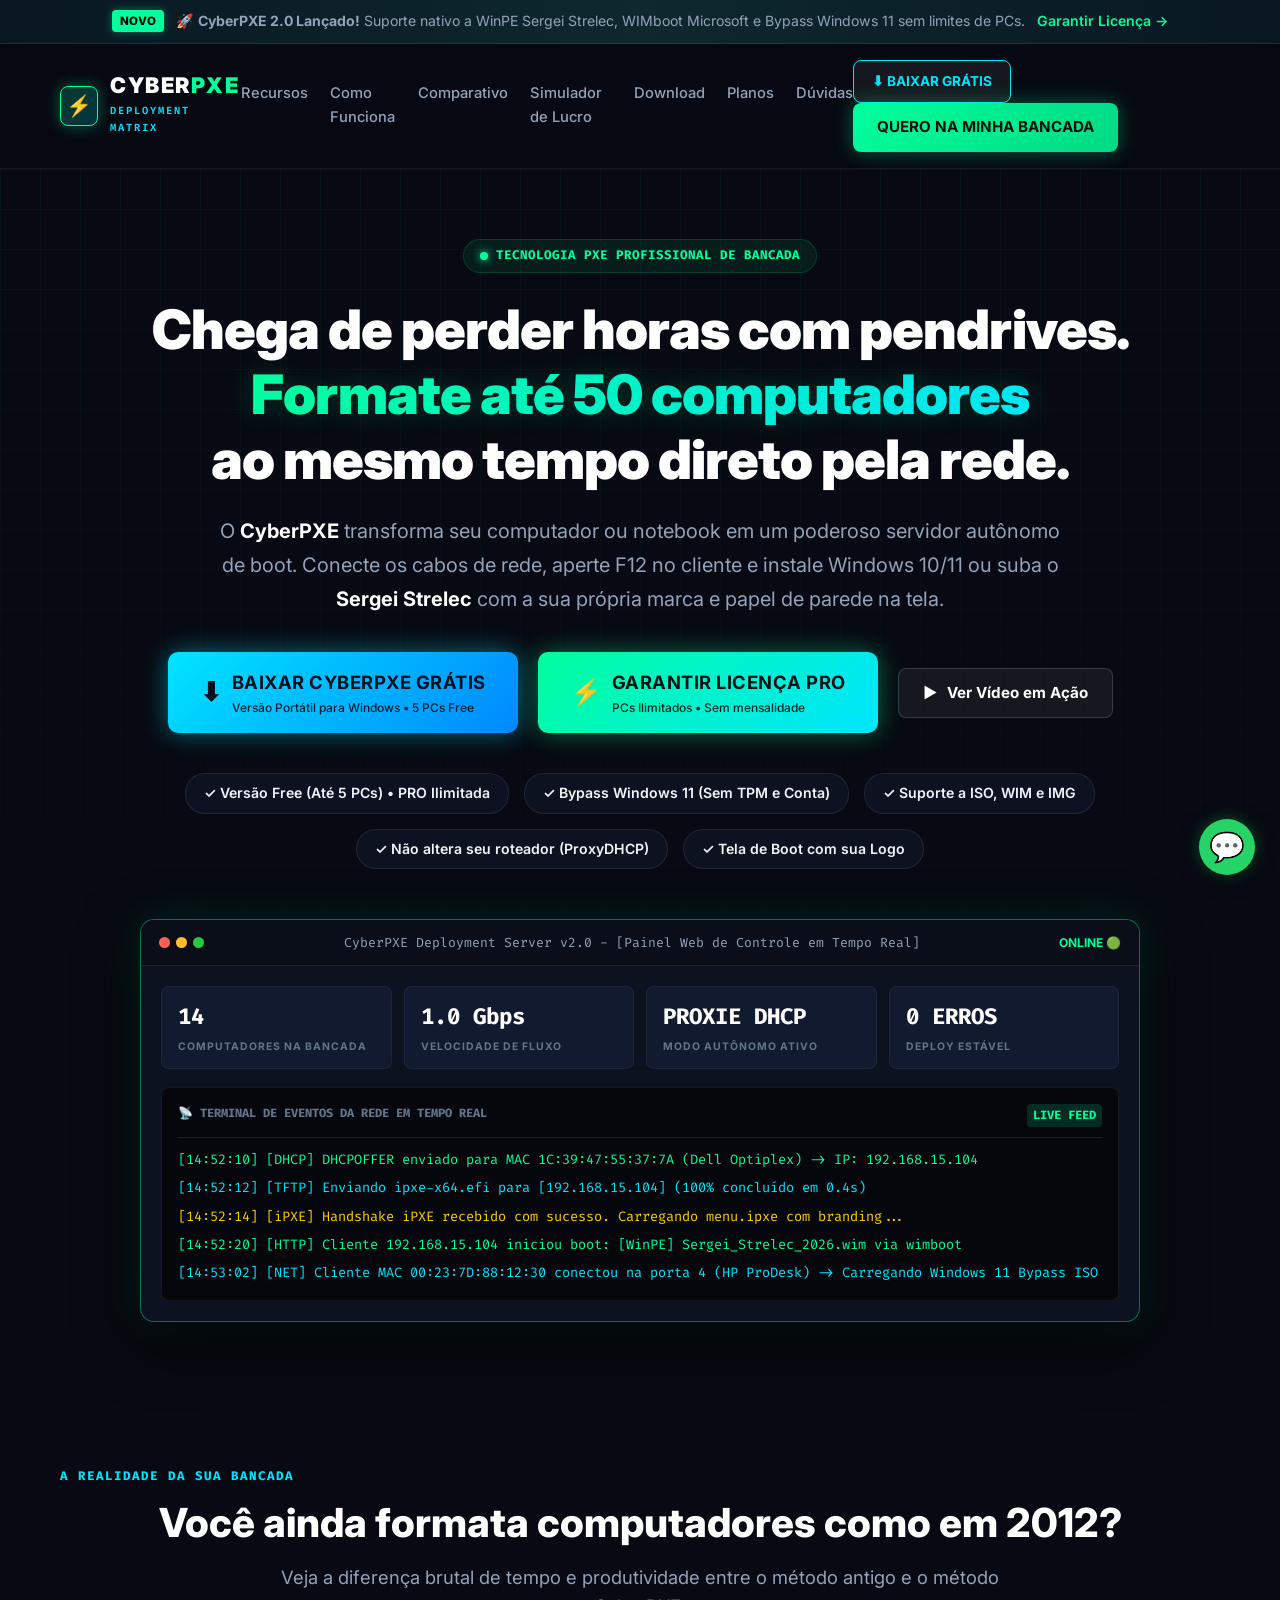
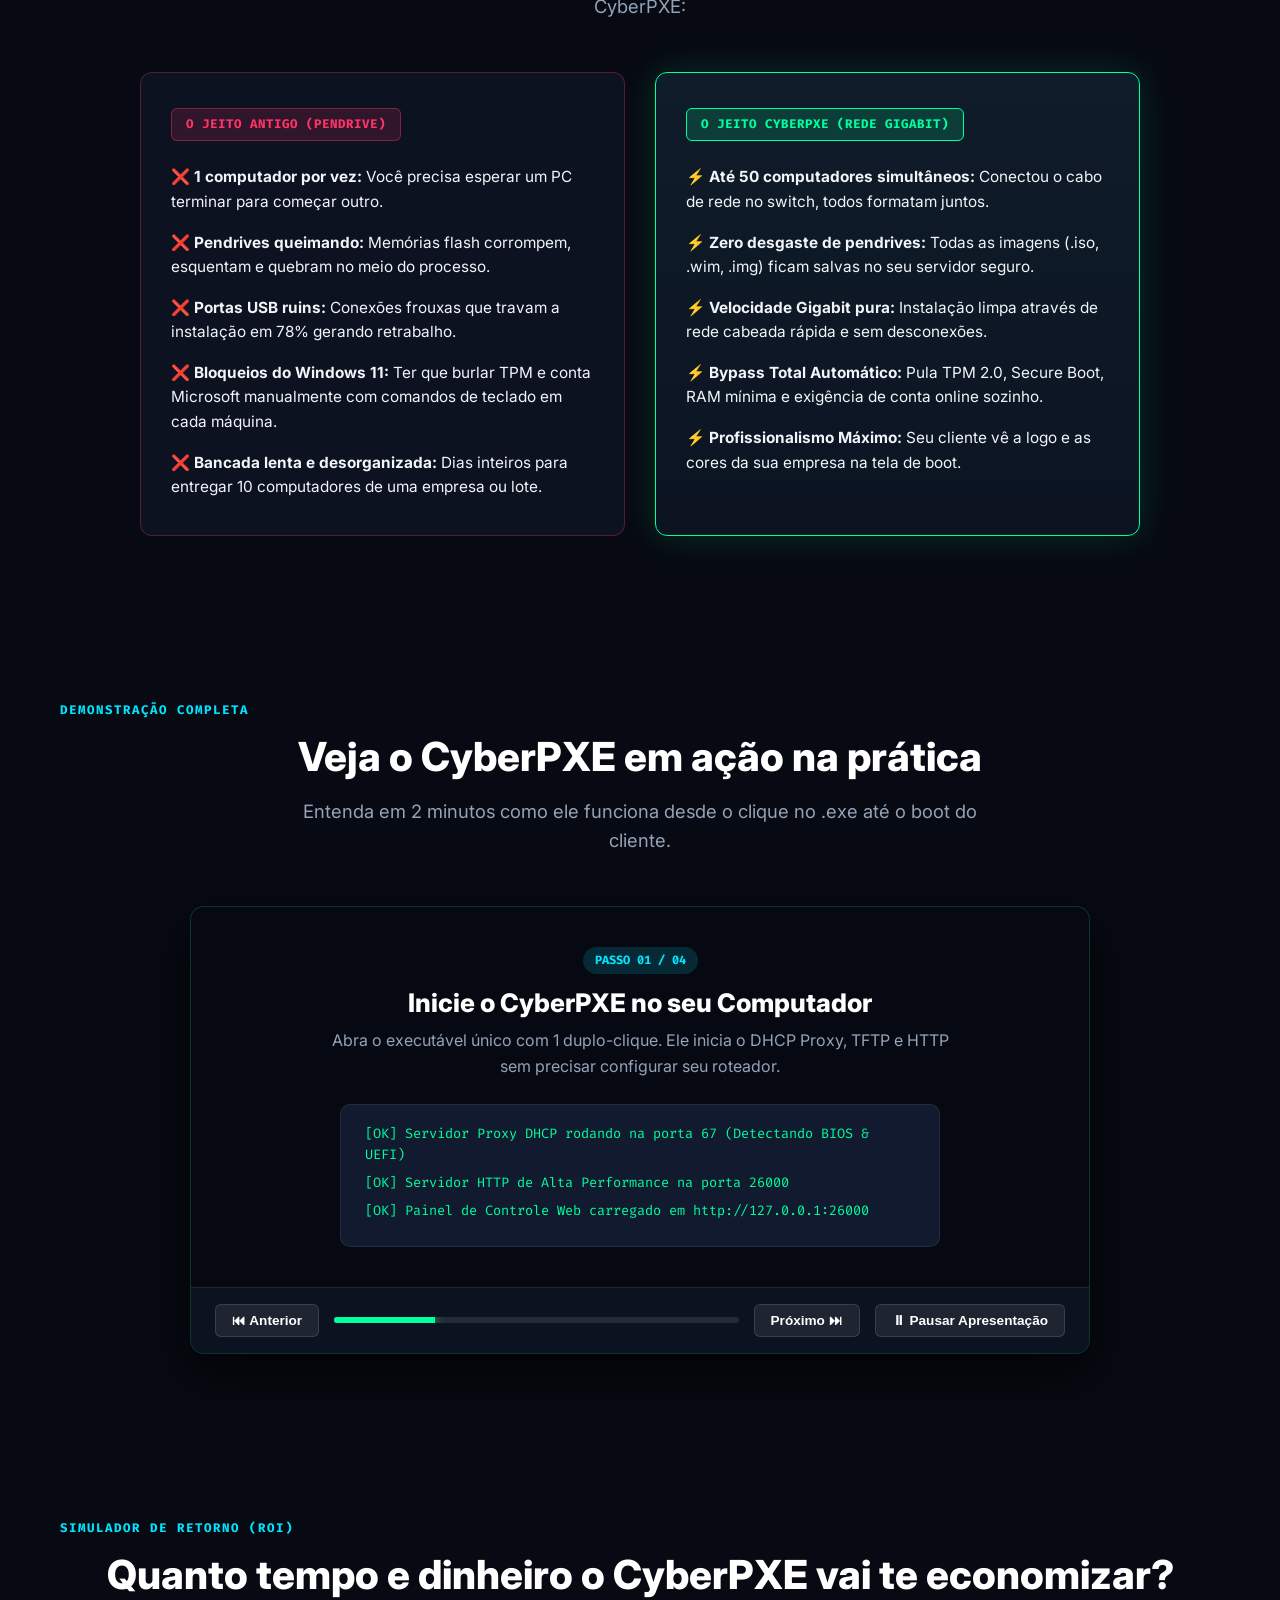
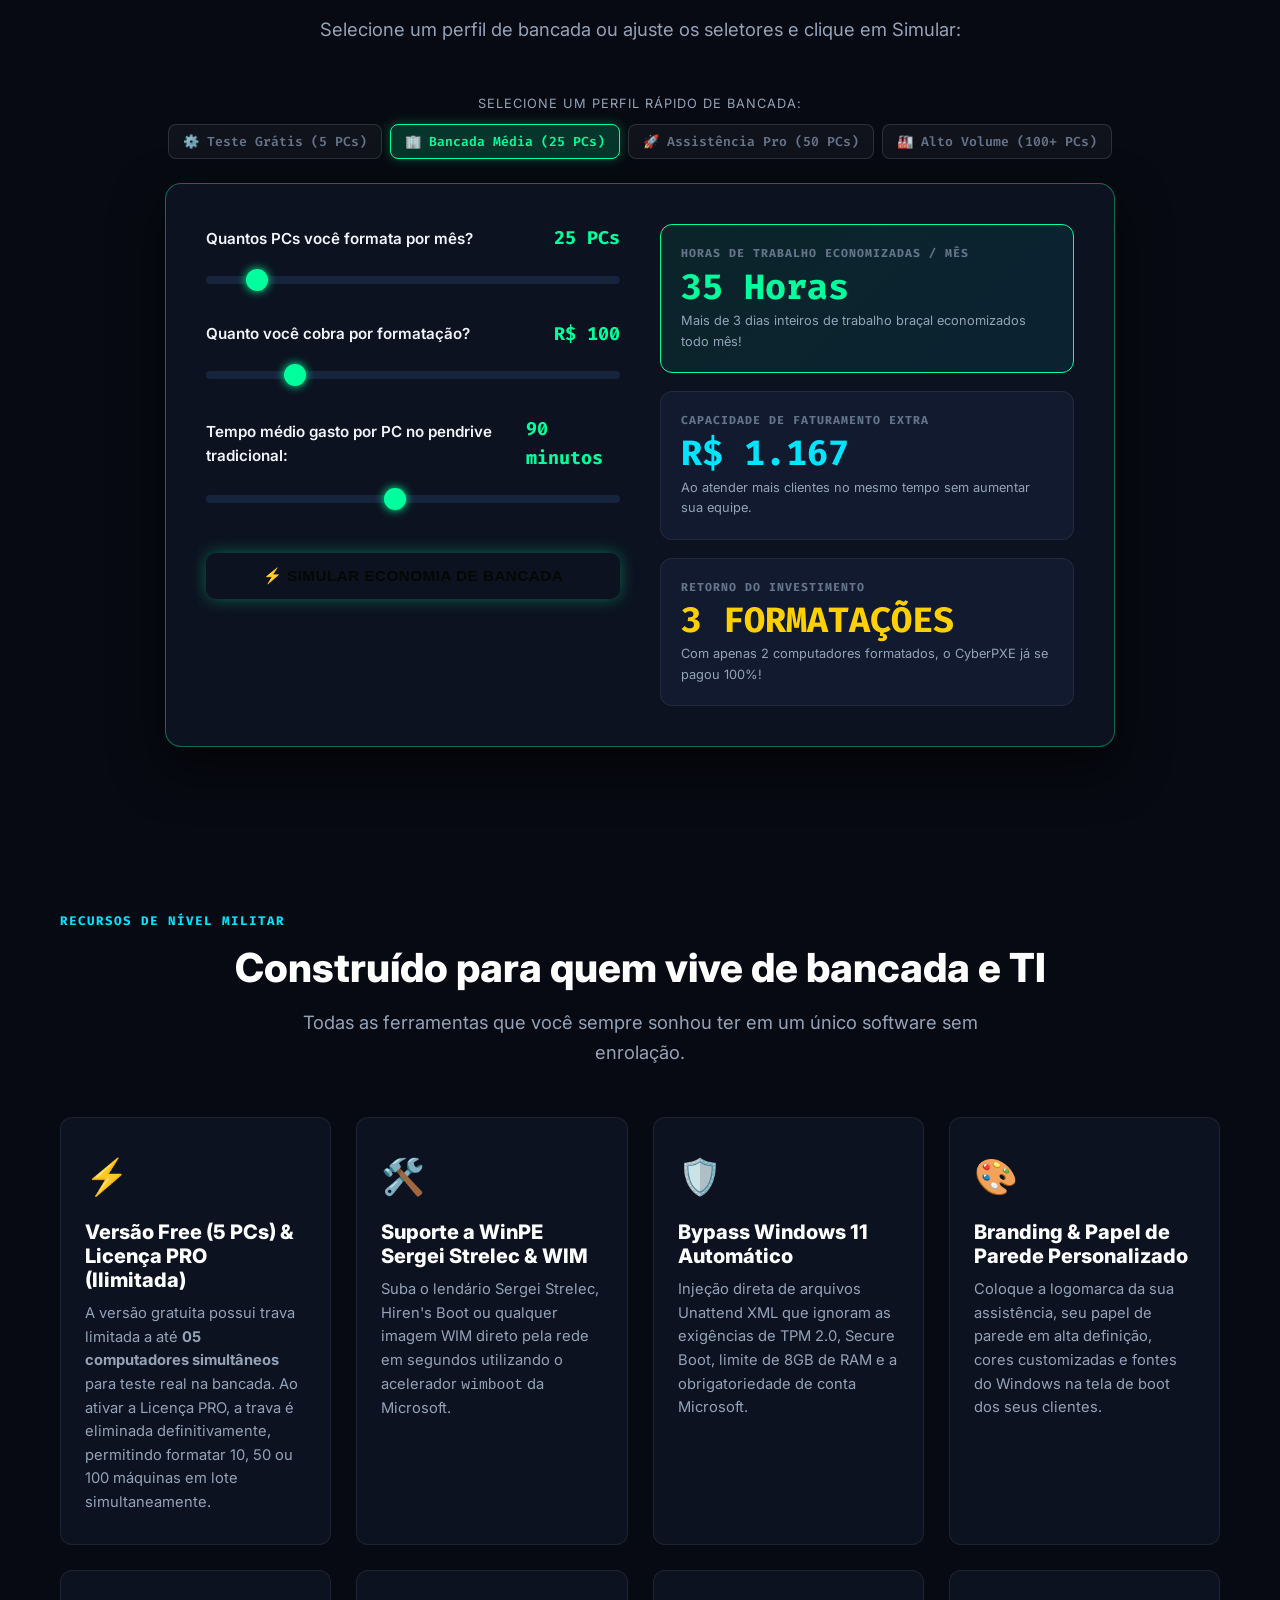
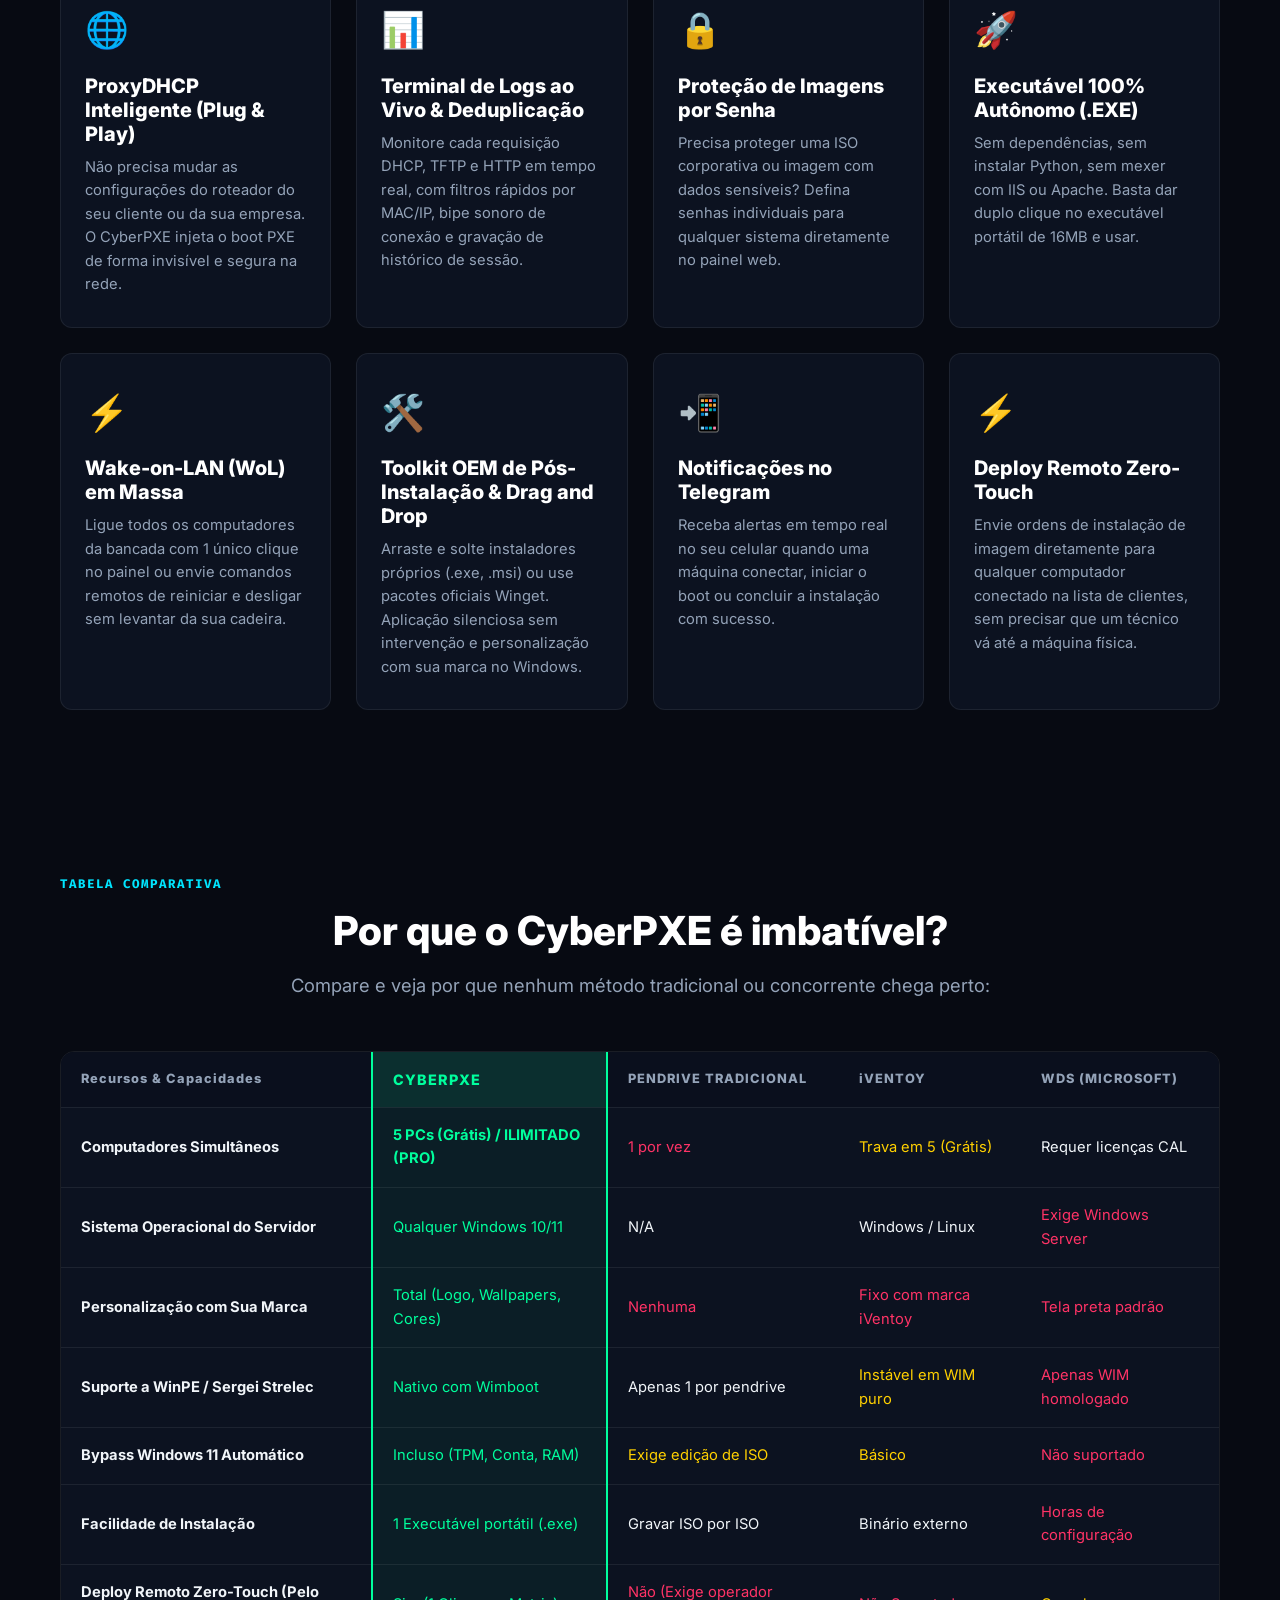
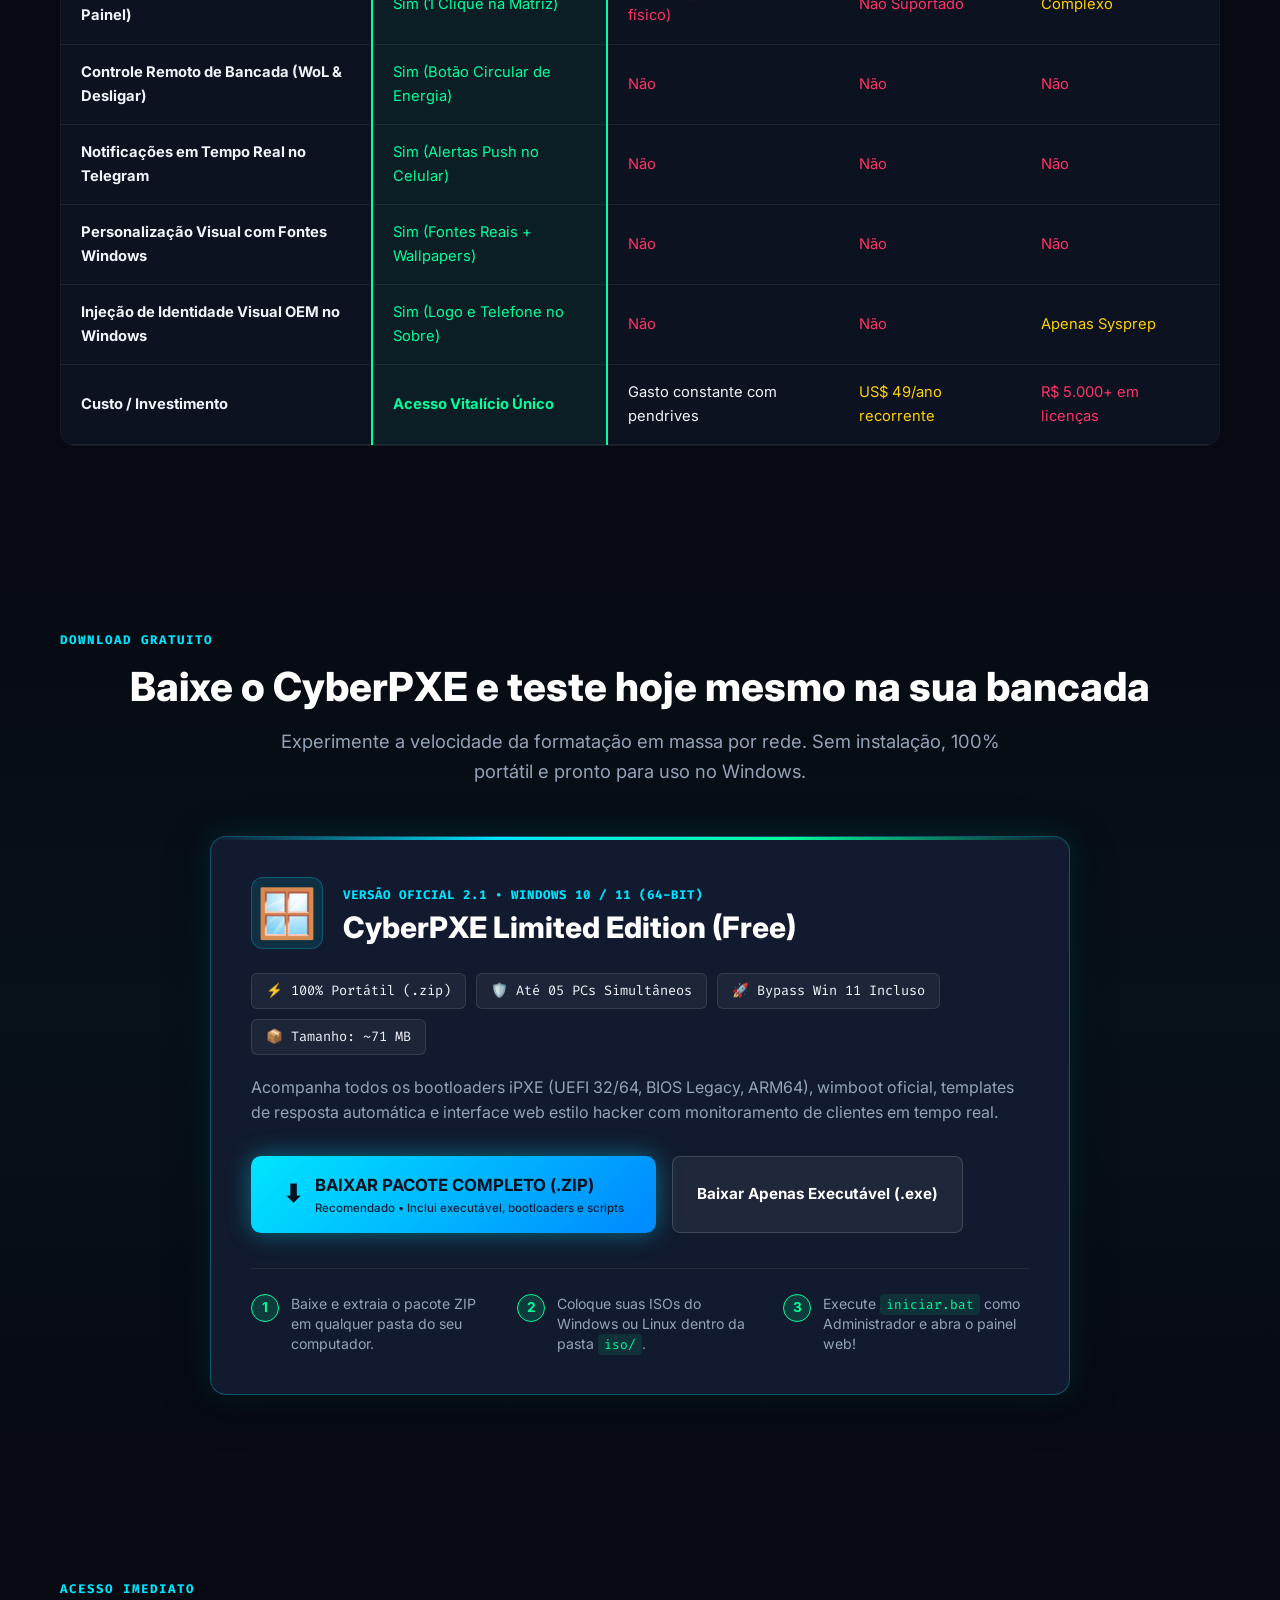
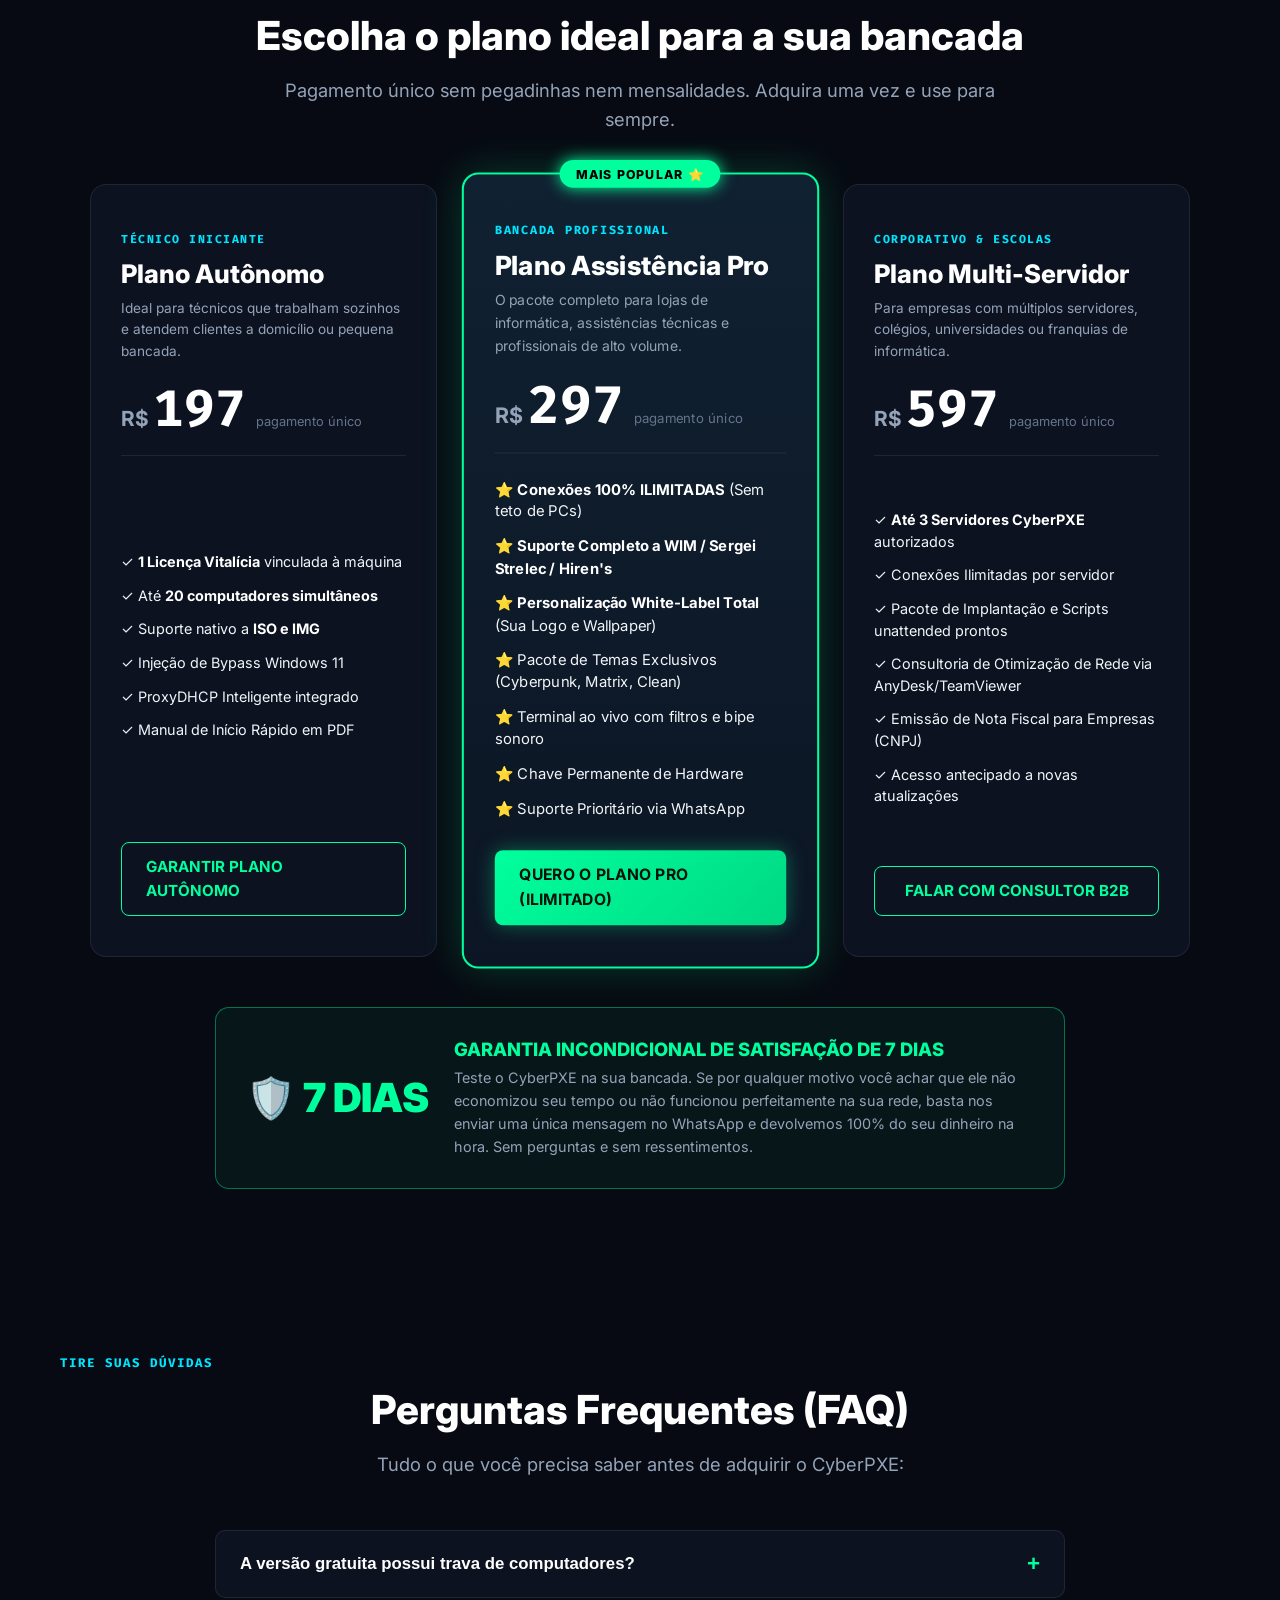
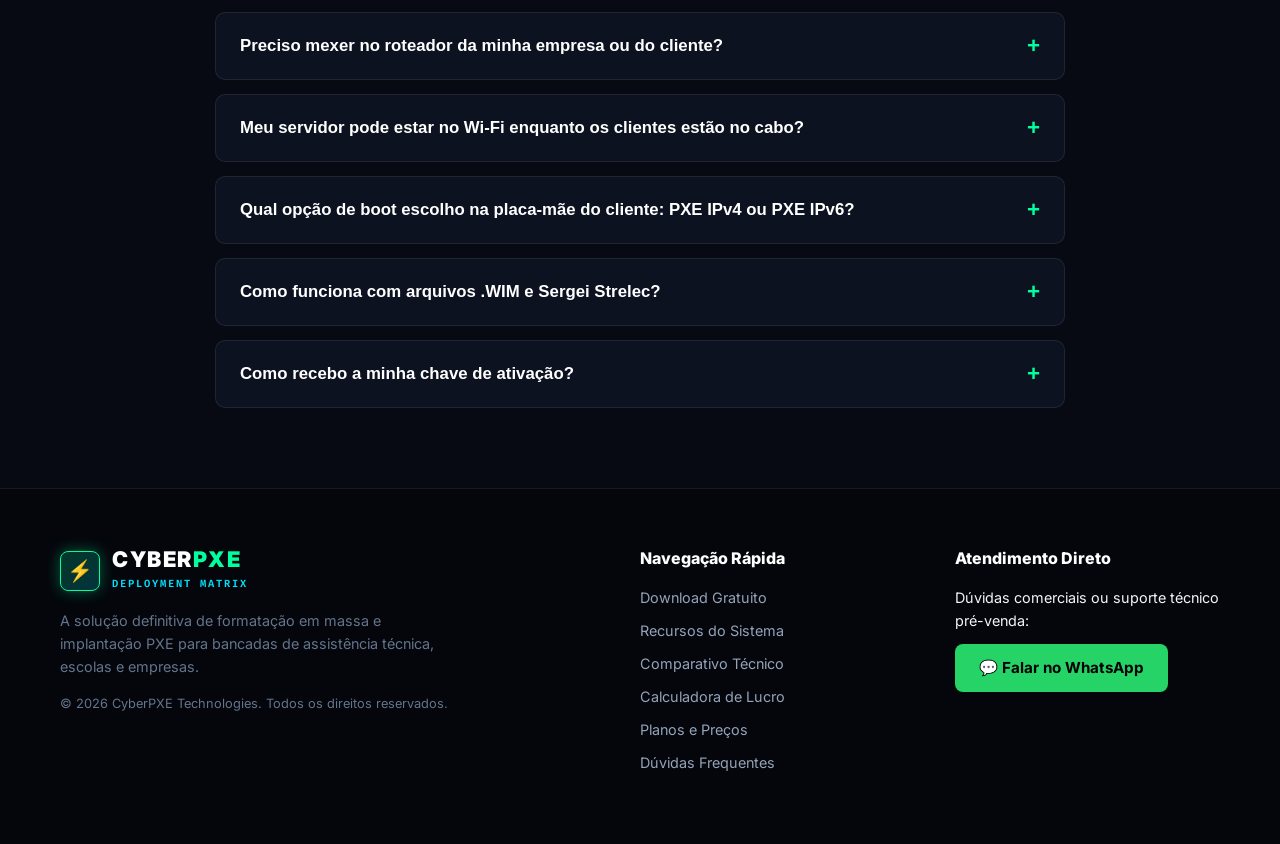
==== commit 656f2822: "Add files via upload" ====
--- a/index.html
+++ b/index.html
@@ -37,11 +37,14 @@
                 <a href="#como-funciona" class="nav-link">Como Funciona</a>
                 <a href="#comparativo" class="nav-link">Comparativo</a>
                 <a href="#simulador" class="nav-link">Simulador de Lucro</a>
-                <a href="#recursos" class="nav-link">Recursos</a>
+                <a href="#download" class="nav-link">Download</a>
                 <a href="#precos" class="nav-link">Planos</a>
                 <a href="#faq" class="nav-link">Dúvidas</a>
             </nav>
             <div class="nav-actions">
+                <a href="#download" class="btn btn-secondary nav-download-btn">
+                    <span>⬇ BAIXAR GRÁTIS</span>
+                </a>
                 <a href="#precos" class="btn btn-primary pulse-btn">QUERO NA MINHA BANCADA</a>
             </div>
         </div>
@@ -65,11 +68,18 @@
             </p>
 
             <div class="hero-cta-group">
+                <a href="#download" class="btn btn-cta btn-cta-download pulse-btn">
+                    <span class="btn-icon">⬇</span>
+                    <span class="btn-text">
+                        <strong>BAIXAR CYBERPXE GRÁTIS</strong>
+                        <small>Versão Portátil para Windows • 5 PCs Free</small>
+                    </span>
+                </a>
                 <a href="#precos" class="btn btn-cta">
                     <span class="btn-icon">⚡</span>
                     <span class="btn-text">
-                        <strong>GARANTIR MINHA LICENÇA VITALÍCIA</strong>
-                        <small>Acesso imediato • Chave autônoma • Sem mensalidade</small>
+                        <strong>GARANTIR LICENÇA PRO</strong>
+                        <small>PCs Ilimitados • Sem mensalidade</small>
                     </span>
                 </a>
                 <a href="#video-demo" class="btn btn-secondary">
@@ -399,13 +409,6 @@
                     <h3>Deploy Remoto Zero-Touch</h3>
                     <p>Envie ordens de instalação de imagem diretamente para qualquer computador conectado na lista de clientes, sem precisar que um técnico vá até a máquina física.</p>
                 </div>
-
-                <!-- Feature 13 -->
-                <div class="feature-card">
-                    <div class="feat-icon">💻</div>
-                    <h3>Emulador Virtual PXE (QEMU) Integrado</h3>
-                    <p>Teste suas ISOs, menus e scripts de boot imediatamente na própria tela do servidor com o emulador virtual integrado, sem gastar tempo ligando cabos ou máquinas de teste físicas.</p>
-                </div>
             </div>
         </div>
     </section>
@@ -493,13 +496,6 @@
                             <td class="text-red">Não</td>
                         </tr>
                         <tr>
-                            <td><strong>Emulador de Boot Integrado (QEMU)</strong></td>
-                            <td class="col-highlight text-green">Sim (Testes Virtuais na Tela)</td>
-                            <td class="text-red">Não</td>
-                            <td class="text-red">Não</td>
-                            <td class="text-red">Não</td>
-                        </tr>
-                        <tr>
                             <td><strong>Personalização Visual com Fontes Windows</strong></td>
                             <td class="col-highlight text-green">Sim (Fontes Reais + Wallpapers)</td>
                             <td class="text-red">Não</td>
@@ -527,6 +523,68 @@
     </section>
 
     <!-- Depoimentos removidos -->
+
+    <!-- Download Section -->
+    <section class="section download-section" id="download">
+        <div class="container">
+            <div class="section-badge text-center">DOWNLOAD GRATUITO</div>
+            <h2 class="section-title text-center">Baixe o CyberPXE e teste hoje mesmo na sua bancada</h2>
+            <p class="section-subtitle text-center">
+                Experimente a velocidade da formatação em massa por rede. Sem instalação, 100% portátil e pronto para uso no Windows.
+            </p>
+
+            <div class="download-card-wrapper">
+                <div class="download-card">
+                    <div class="download-card-header">
+                        <div class="download-os-icon">🪟</div>
+                        <div>
+                            <span class="download-tag">VERSÃO OFICIAL 2.1 • WINDOWS 10 / 11 (64-BIT)</span>
+                            <h3 class="download-title">CyberPXE Limited Edition (Free)</h3>
+                        </div>
+                    </div>
+
+                    <div class="download-info-chips">
+                        <span class="chip-item">⚡ 100% Portátil (.zip)</span>
+                        <span class="chip-item">🛡️ Até 05 PCs Simultâneos</span>
+                        <span class="chip-item">🚀 Bypass Win 11 Incluso</span>
+                        <span class="chip-item">📦 Tamanho: ~71 MB</span>
+                    </div>
+
+                    <p class="download-desc">
+                        Acompanha todos os bootloaders iPXE (UEFI 32/64, BIOS Legacy, ARM64), wimboot oficial, templates de resposta automática e interface web estilo hacker com monitoramento de clientes em tempo real.
+                    </p>
+
+                    <div class="download-buttons-group">
+                        <a href="downloads/CyberPXE-Limited-v2.1-Windows.zip" download class="btn btn-download-primary pulse-btn">
+                            <span class="btn-icon">⬇</span>
+                            <span class="btn-text">
+                                <strong>BAIXAR PACOTE COMPLETO (.ZIP)</strong>
+                                <small>Recomendado • Inclui executável, bootloaders e scripts</small>
+                            </span>
+                        </a>
+                        <a href="downloads/CyberPXE-Limited.exe" download class="btn btn-secondary">
+                            <span>Baixar Apenas Executável (.exe)</span>
+                        </a>
+                    </div>
+
+                    <div class="download-steps">
+                        <div class="d-step">
+                            <span class="step-num">1</span>
+                            <span class="step-txt">Baixe e extraia o pacote ZIP em qualquer pasta do seu computador.</span>
+                        </div>
+                        <div class="d-step">
+                            <span class="step-num">2</span>
+                            <span class="step-txt">Coloque suas ISOs do Windows ou Linux dentro da pasta <code>iso/</code>.</span>
+                        </div>
+                        <div class="d-step">
+                            <span class="step-num">3</span>
+                            <span class="step-txt">Execute <code>iniciar.bat</code> como Administrador e abra o painel web!</span>
+                        </div>
+                    </div>
+                </div>
+            </div>
+        </div>
+    </section>
 
     <!-- Pricing Section -->
     <section class="section pricing-section" id="precos">
@@ -708,6 +766,7 @@
             <div class="footer-links">
                 <h4>Navegação Rápida</h4>
                 <ul>
+                    <li><a href="#download">Download Gratuito</a></li>
                     <li><a href="#recursos">Recursos do Sistema</a></li>
                     <li><a href="#comparativo">Comparativo Técnico</a></li>
                     <li><a href="#calculadora">Calculadora de Lucro</a></li>
--- a/style.css
+++ b/style.css
@@ -1422,3 +1422,212 @@
 .sim-flash {
     animation: simPulseFlash 0.4s ease-out;
 }
+
+
+/* ==========================================================================
+   Download Section & CTA Download Buttons
+   ========================================================================== */
+
+.btn-cta-download {
+    background: linear-gradient(135deg, #00e5ff, #0088ff);
+    color: #03101e;
+    box-shadow: 0 0 25px rgba(0, 229, 255, 0.45);
+}
+
+.btn-cta-download:hover {
+    box-shadow: 0 0 35px rgba(0, 229, 255, 0.75);
+    transform: translateY(-3px);
+}
+
+.nav-download-btn {
+    padding: 10px 18px;
+    font-size: 0.85rem;
+    border-color: var(--cyan);
+    color: var(--cyan);
+}
+
+.nav-download-btn:hover {
+    background: rgba(0, 229, 255, 0.15);
+    border-color: var(--cyan);
+    box-shadow: 0 0 15px var(--cyan-glow);
+}
+
+.download-section {
+    background: linear-gradient(180deg, var(--bg-main) 0%, rgba(0, 229, 255, 0.03) 50%, var(--bg-main) 100%);
+    position: relative;
+    padding: 100px 0;
+}
+
+.download-card-wrapper {
+    max-width: 860px;
+    margin: 0 auto;
+}
+
+.download-card {
+    background: var(--bg-card);
+    border: 1px solid rgba(0, 229, 255, 0.3);
+    border-radius: 16px;
+    padding: 40px;
+    box-shadow: 0 10px 40px rgba(0, 0, 0, 0.5), 0 0 30px rgba(0, 229, 255, 0.15);
+    position: relative;
+    overflow: hidden;
+}
+
+.download-card::before {
+    content: '';
+    position: absolute;
+    top: 0;
+    left: 0;
+    right: 0;
+    height: 3px;
+    background: linear-gradient(90deg, transparent, var(--cyan), var(--primary), transparent);
+}
+
+.download-card-header {
+    display: flex;
+    align-items: center;
+    gap: 20px;
+    margin-bottom: 24px;
+}
+
+.download-os-icon {
+    font-size: 3rem;
+    background: rgba(0, 229, 255, 0.1);
+    width: 72px;
+    height: 72px;
+    display: flex;
+    align-items: center;
+    justify-content: center;
+    border-radius: 12px;
+    border: 1px solid rgba(0, 229, 255, 0.25);
+    flex-shrink: 0;
+}
+
+.download-tag {
+    font-family: var(--font-mono);
+    font-size: 0.78rem;
+    color: var(--cyan);
+    letter-spacing: 1px;
+    font-weight: 700;
+}
+
+.download-title {
+    font-size: 1.85rem;
+    font-weight: 800;
+    color: #fff;
+    margin-top: 4px;
+}
+
+.download-info-chips {
+    display: flex;
+    flex-wrap: wrap;
+    gap: 10px;
+    margin-bottom: 20px;
+}
+
+.chip-item {
+    background: rgba(255, 255, 255, 0.05);
+    border: 1px solid rgba(255, 255, 255, 0.1);
+    border-radius: 6px;
+    padding: 6px 14px;
+    font-size: 0.85rem;
+    color: var(--text-main);
+    font-family: var(--font-mono);
+}
+
+.download-desc {
+    color: var(--text-muted);
+    font-size: 1rem;
+    line-height: 1.6;
+    margin-bottom: 30px;
+}
+
+.download-buttons-group {
+    display: flex;
+    flex-wrap: wrap;
+    gap: 16px;
+    margin-bottom: 35px;
+}
+
+.btn-download-primary {
+    background: linear-gradient(135deg, var(--cyan), #0088ff);
+    color: #03101e;
+    padding: 16px 32px;
+    border-radius: 10px;
+    font-weight: 700;
+    display: inline-flex;
+    align-items: center;
+    gap: 12px;
+    text-decoration: none;
+    box-shadow: 0 0 25px rgba(0, 229, 255, 0.4);
+    transition: var(--transition);
+}
+
+.btn-download-primary:hover {
+    transform: translateY(-2px);
+    box-shadow: 0 0 35px rgba(0, 229, 255, 0.7);
+}
+
+.btn-download-primary .btn-icon {
+    font-size: 1.5rem;
+}
+
+.btn-download-primary .btn-text {
+    display: flex;
+    flex-direction: column;
+    text-align: left;
+}
+
+.btn-download-primary .btn-text strong {
+    font-size: 1.05rem;
+}
+
+.btn-download-primary .btn-text small {
+    font-size: 0.72rem;
+    opacity: 0.9;
+    font-weight: 500;
+}
+
+.download-steps {
+    border-top: 1px solid rgba(255, 255, 255, 0.08);
+    padding-top: 25px;
+    display: grid;
+    grid-template-columns: repeat(auto-fit, minmax(220px, 1fr));
+    gap: 20px;
+}
+
+.d-step {
+    display: flex;
+    align-items: flex-start;
+    gap: 12px;
+}
+
+.step-num {
+    width: 28px;
+    height: 28px;
+    border-radius: 50%;
+    background: rgba(0, 255, 157, 0.15);
+    border: 1px solid var(--primary);
+    color: var(--primary);
+    display: flex;
+    align-items: center;
+    justify-content: center;
+    font-weight: 700;
+    font-size: 0.85rem;
+    flex-shrink: 0;
+}
+
+.step-txt {
+    font-size: 0.88rem;
+    color: var(--text-muted);
+    line-height: 1.4;
+}
+
+.step-txt code {
+    color: var(--primary);
+    background: rgba(0, 255, 157, 0.1);
+    padding: 2px 6px;
+    border-radius: 4px;
+    font-family: var(--font-mono);
+    font-size: 0.8rem;
+}
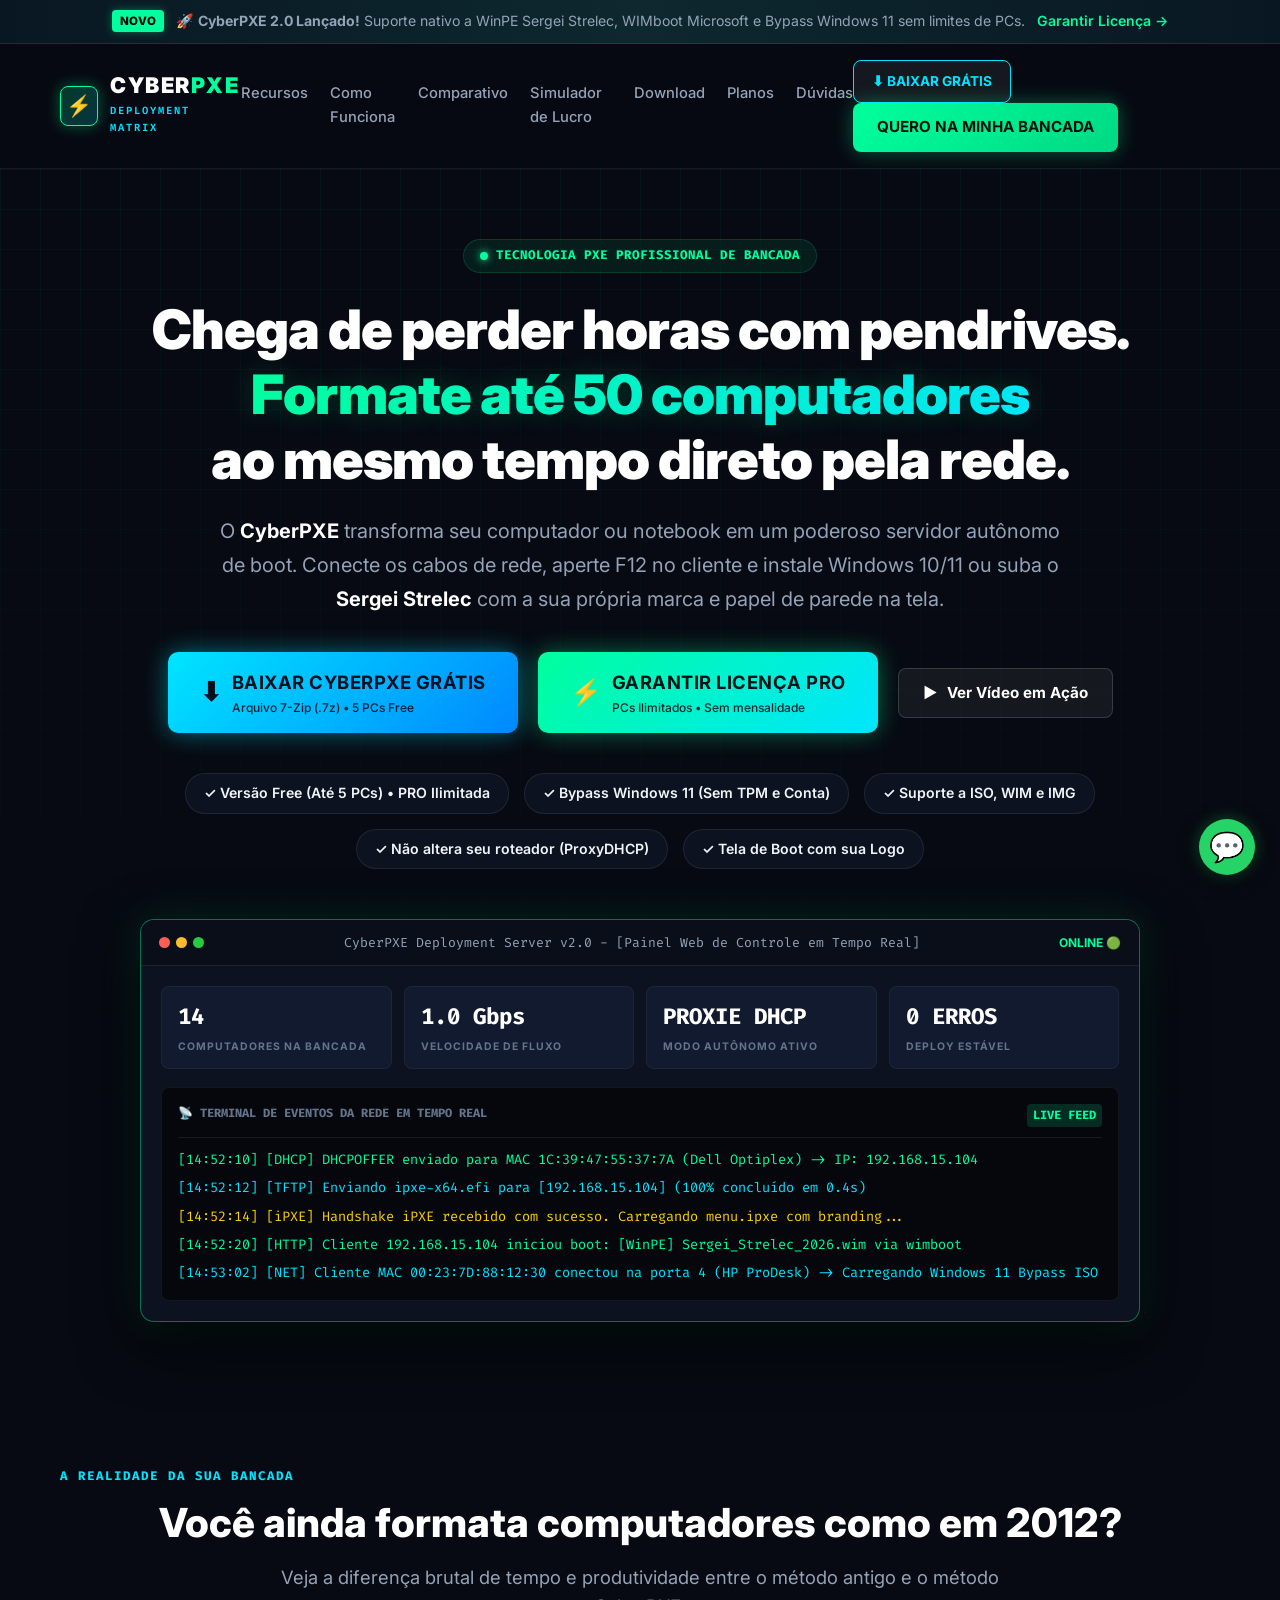
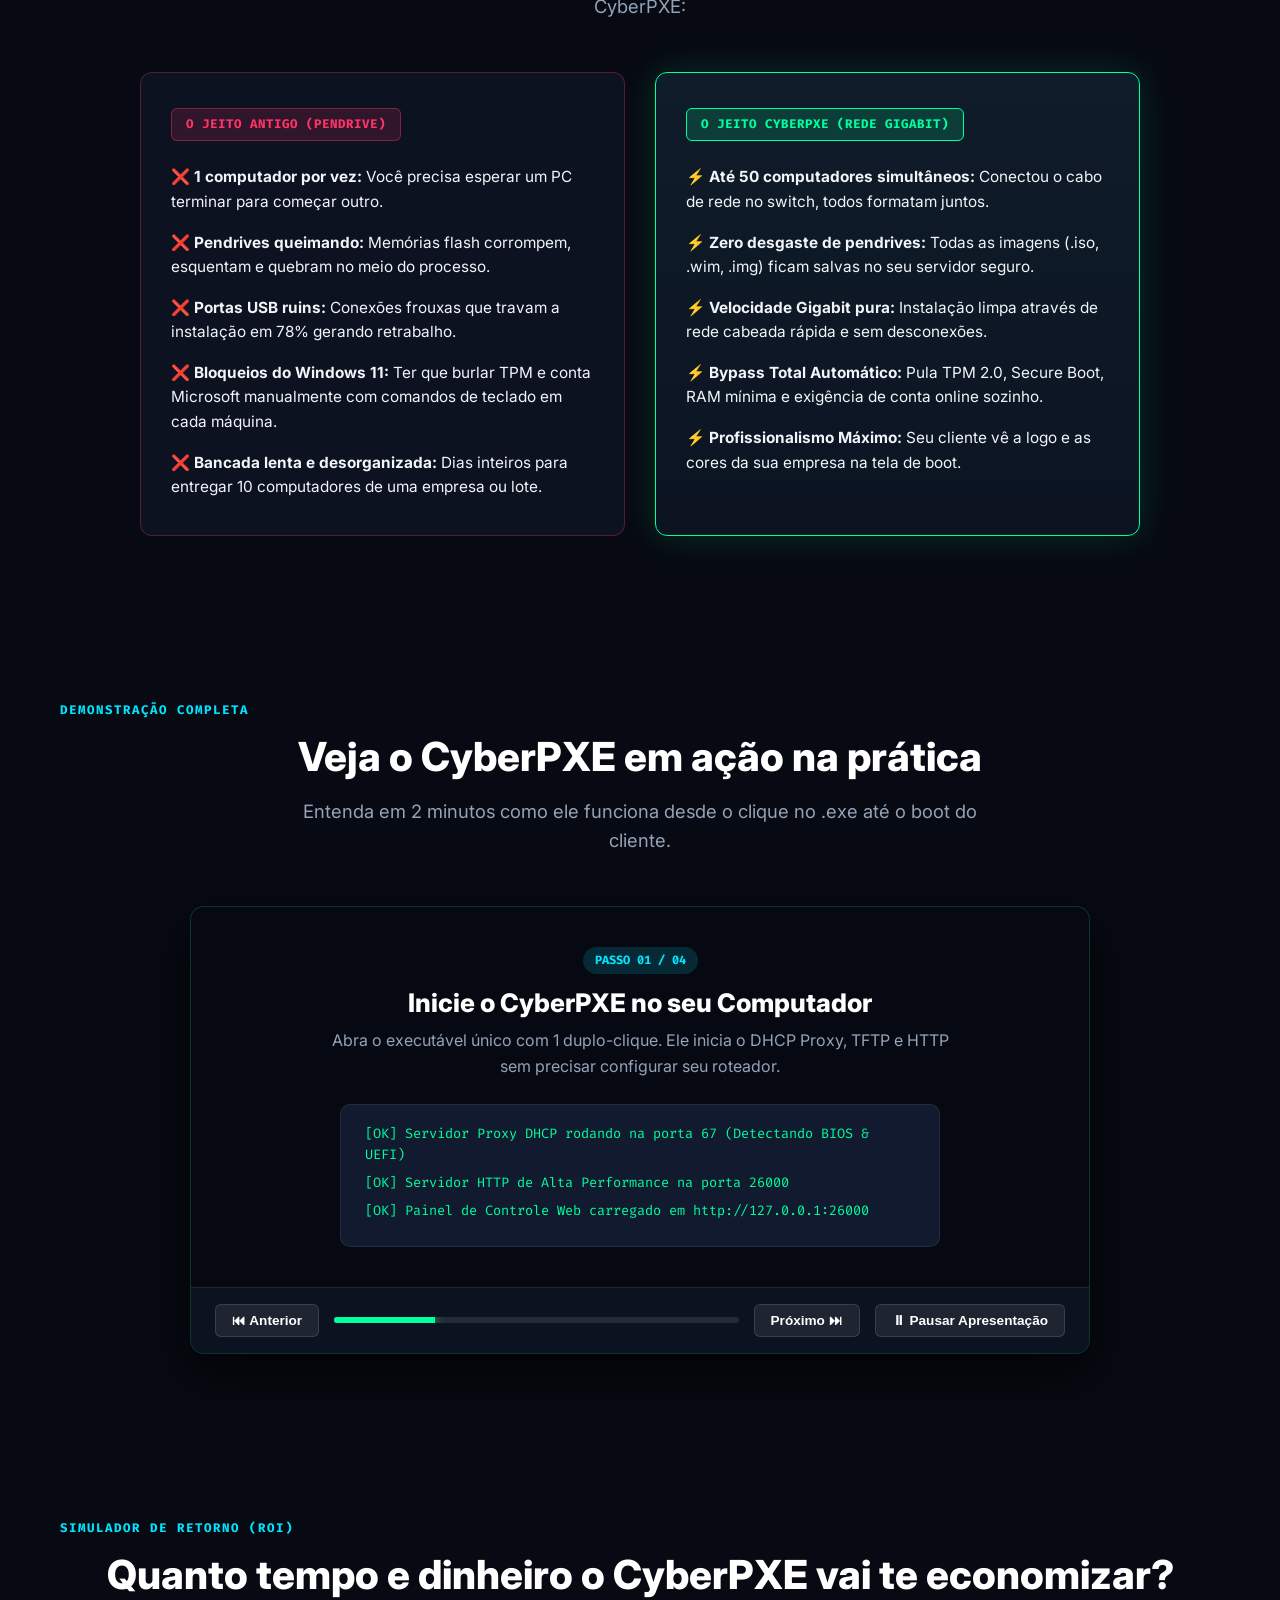
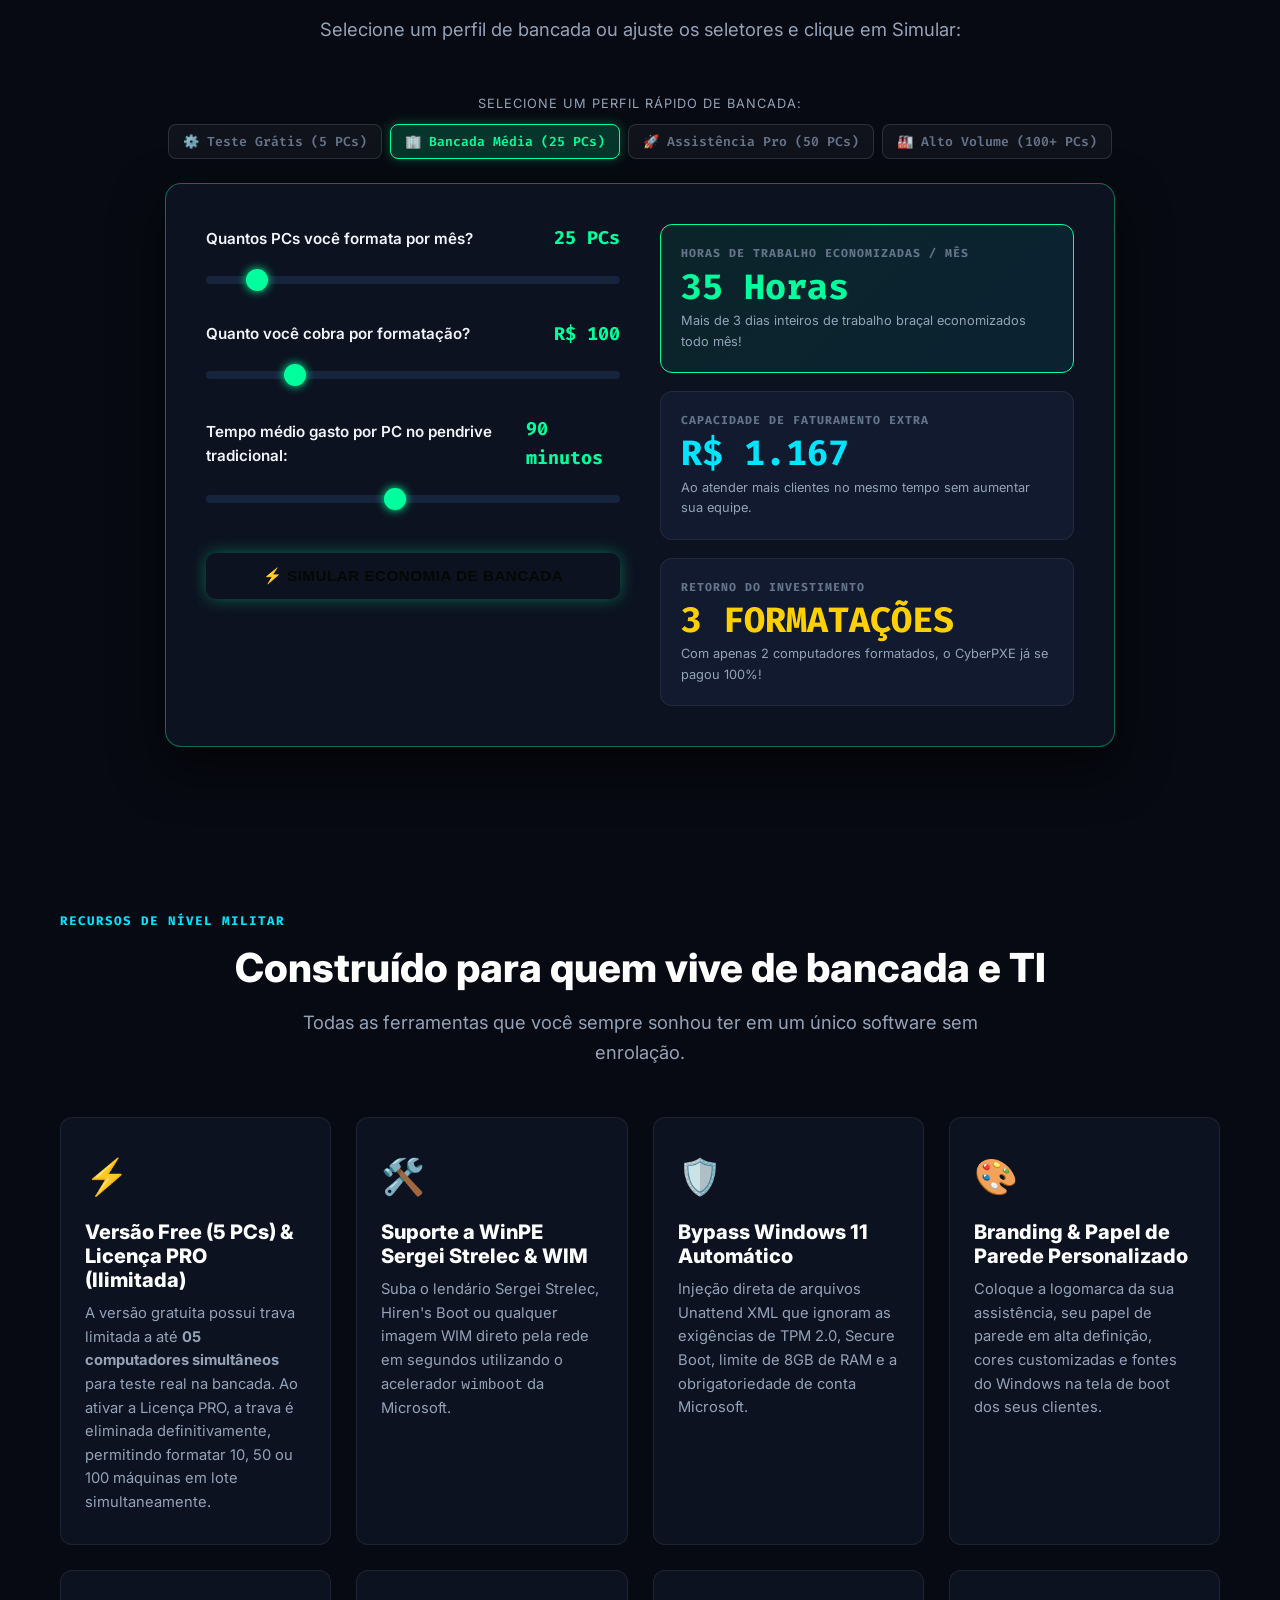
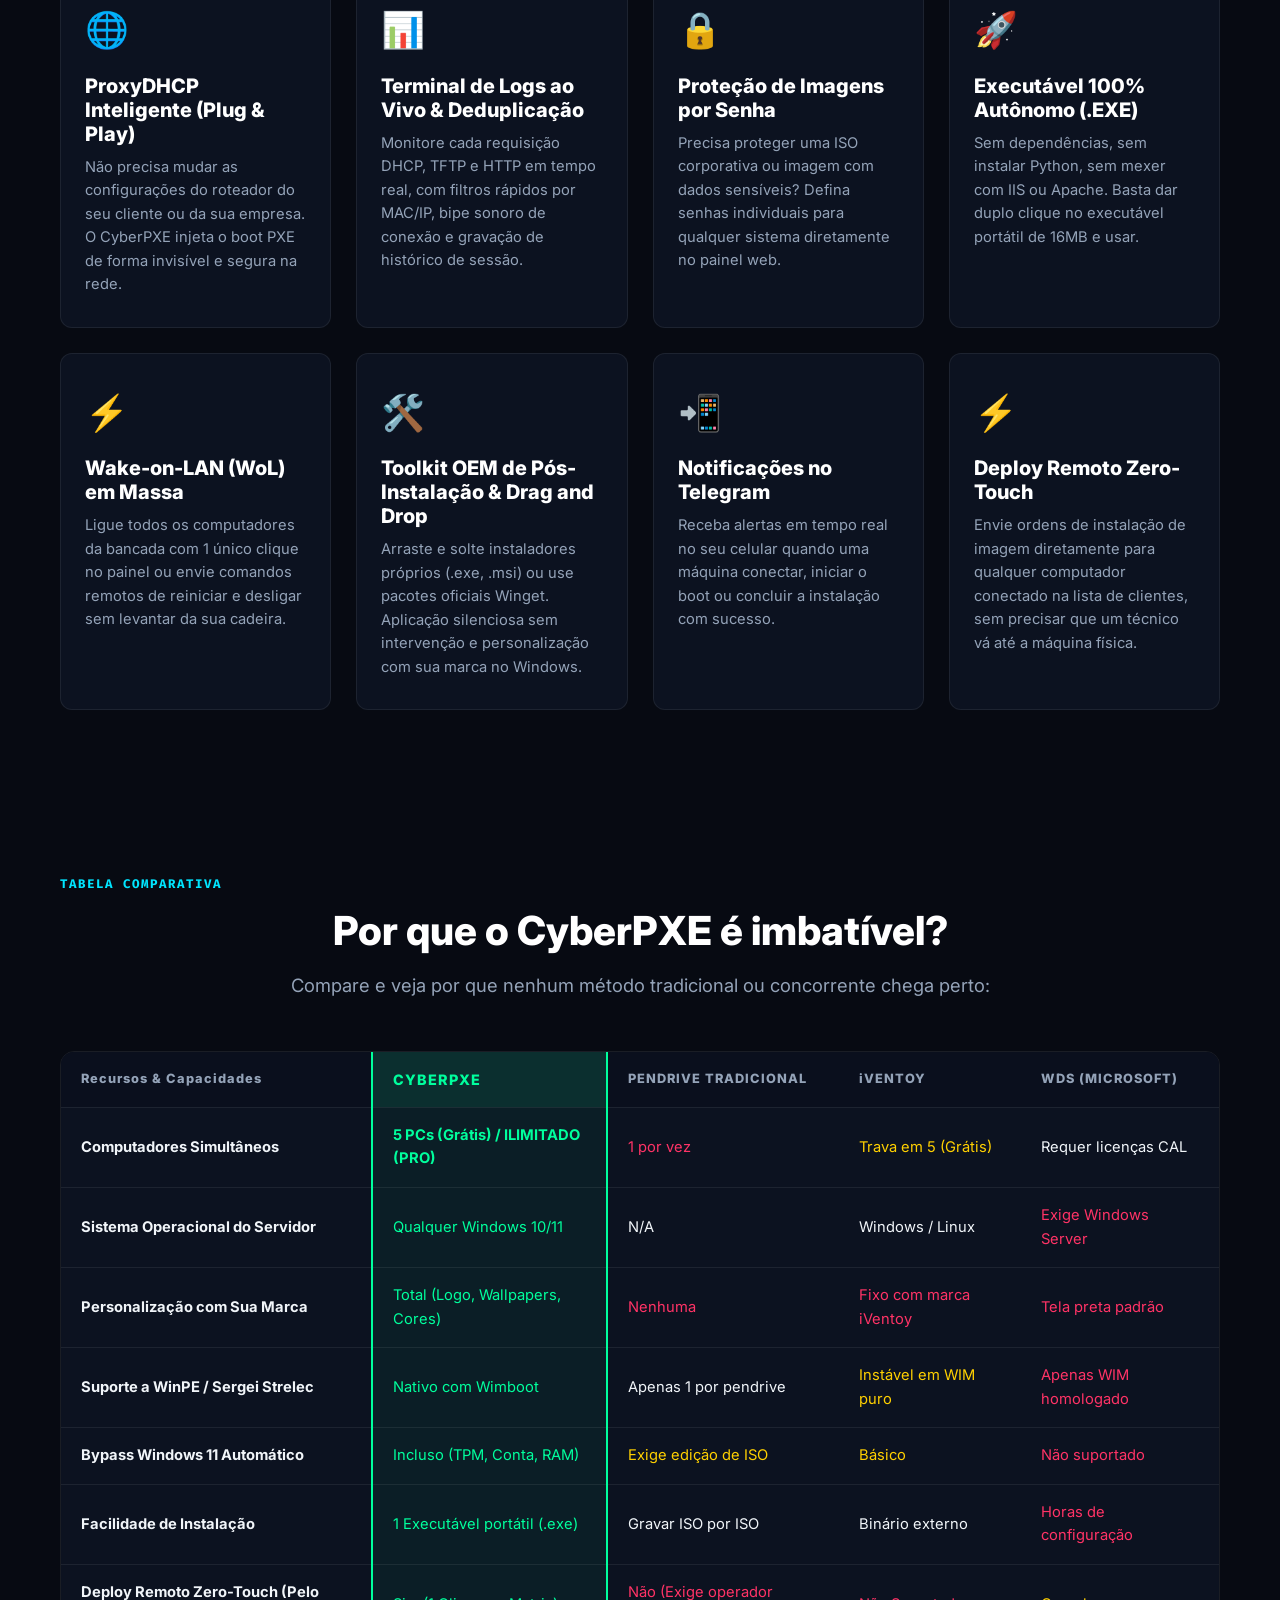
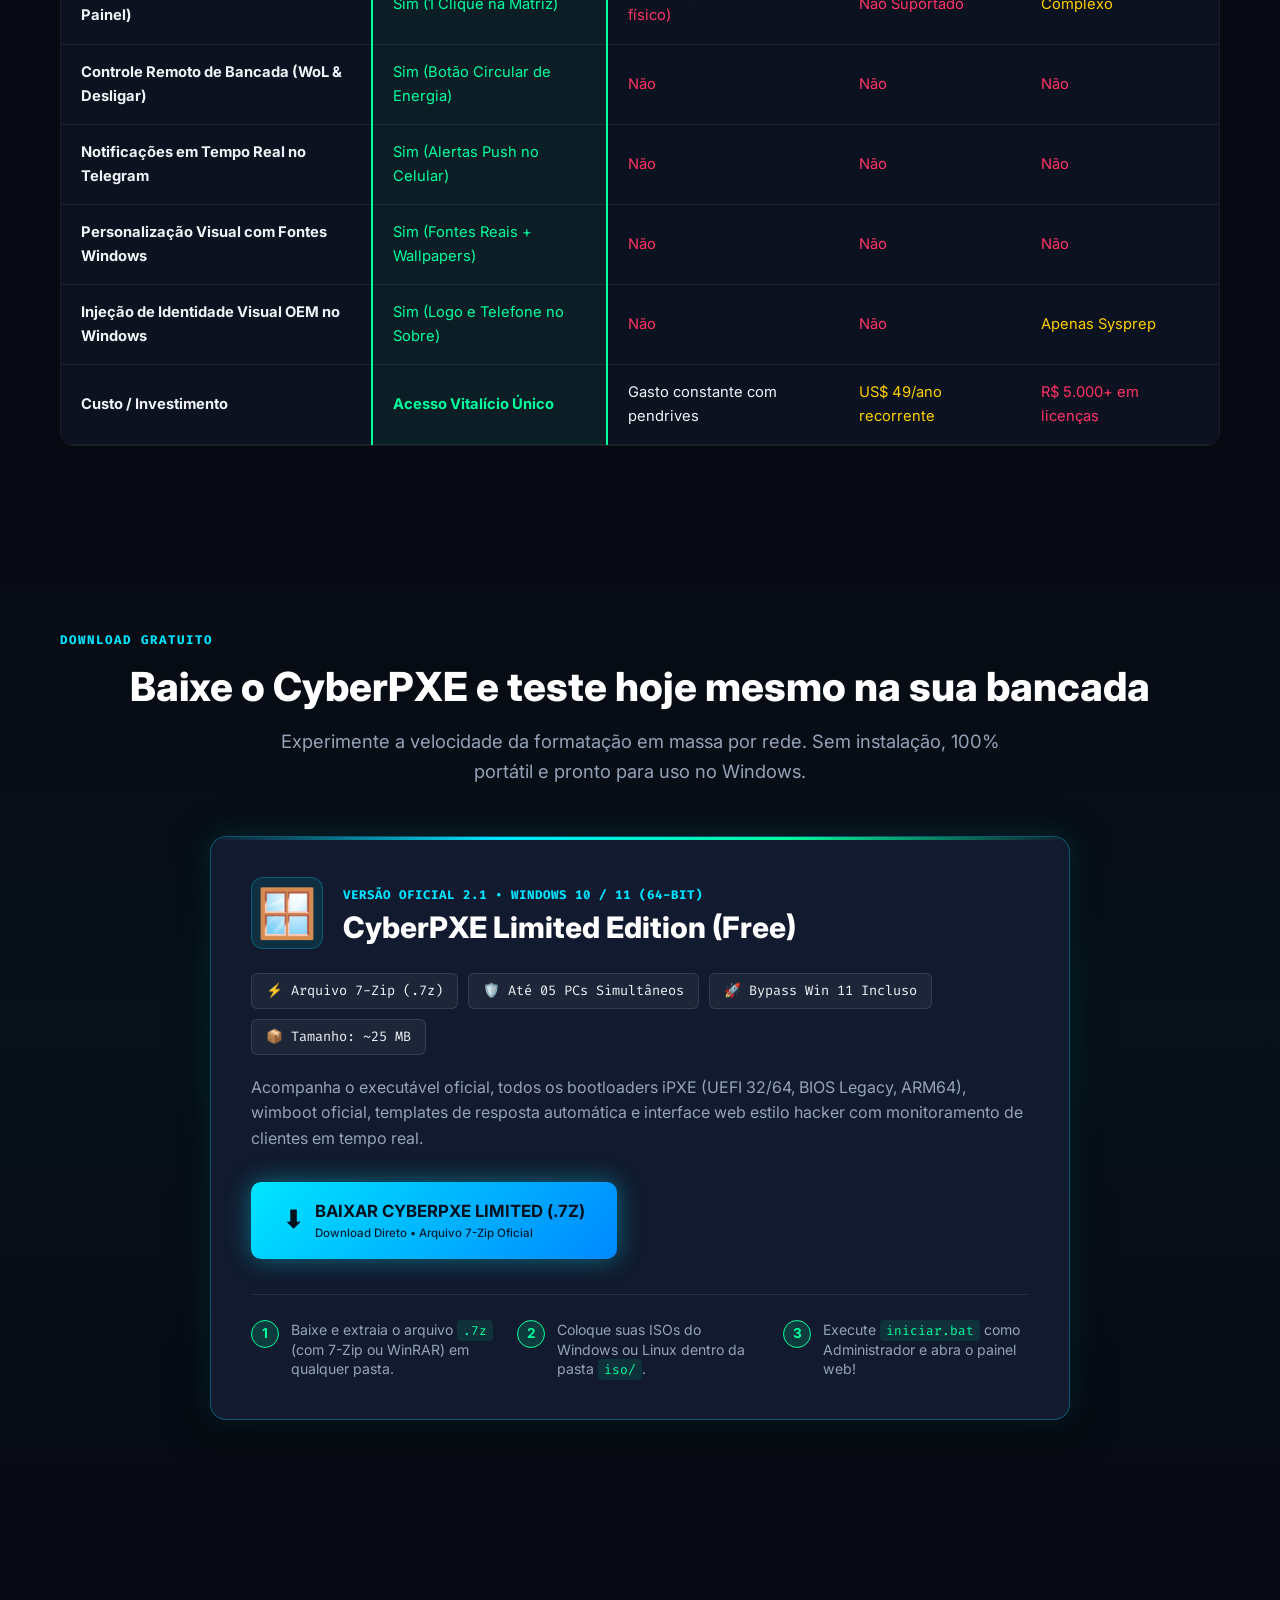
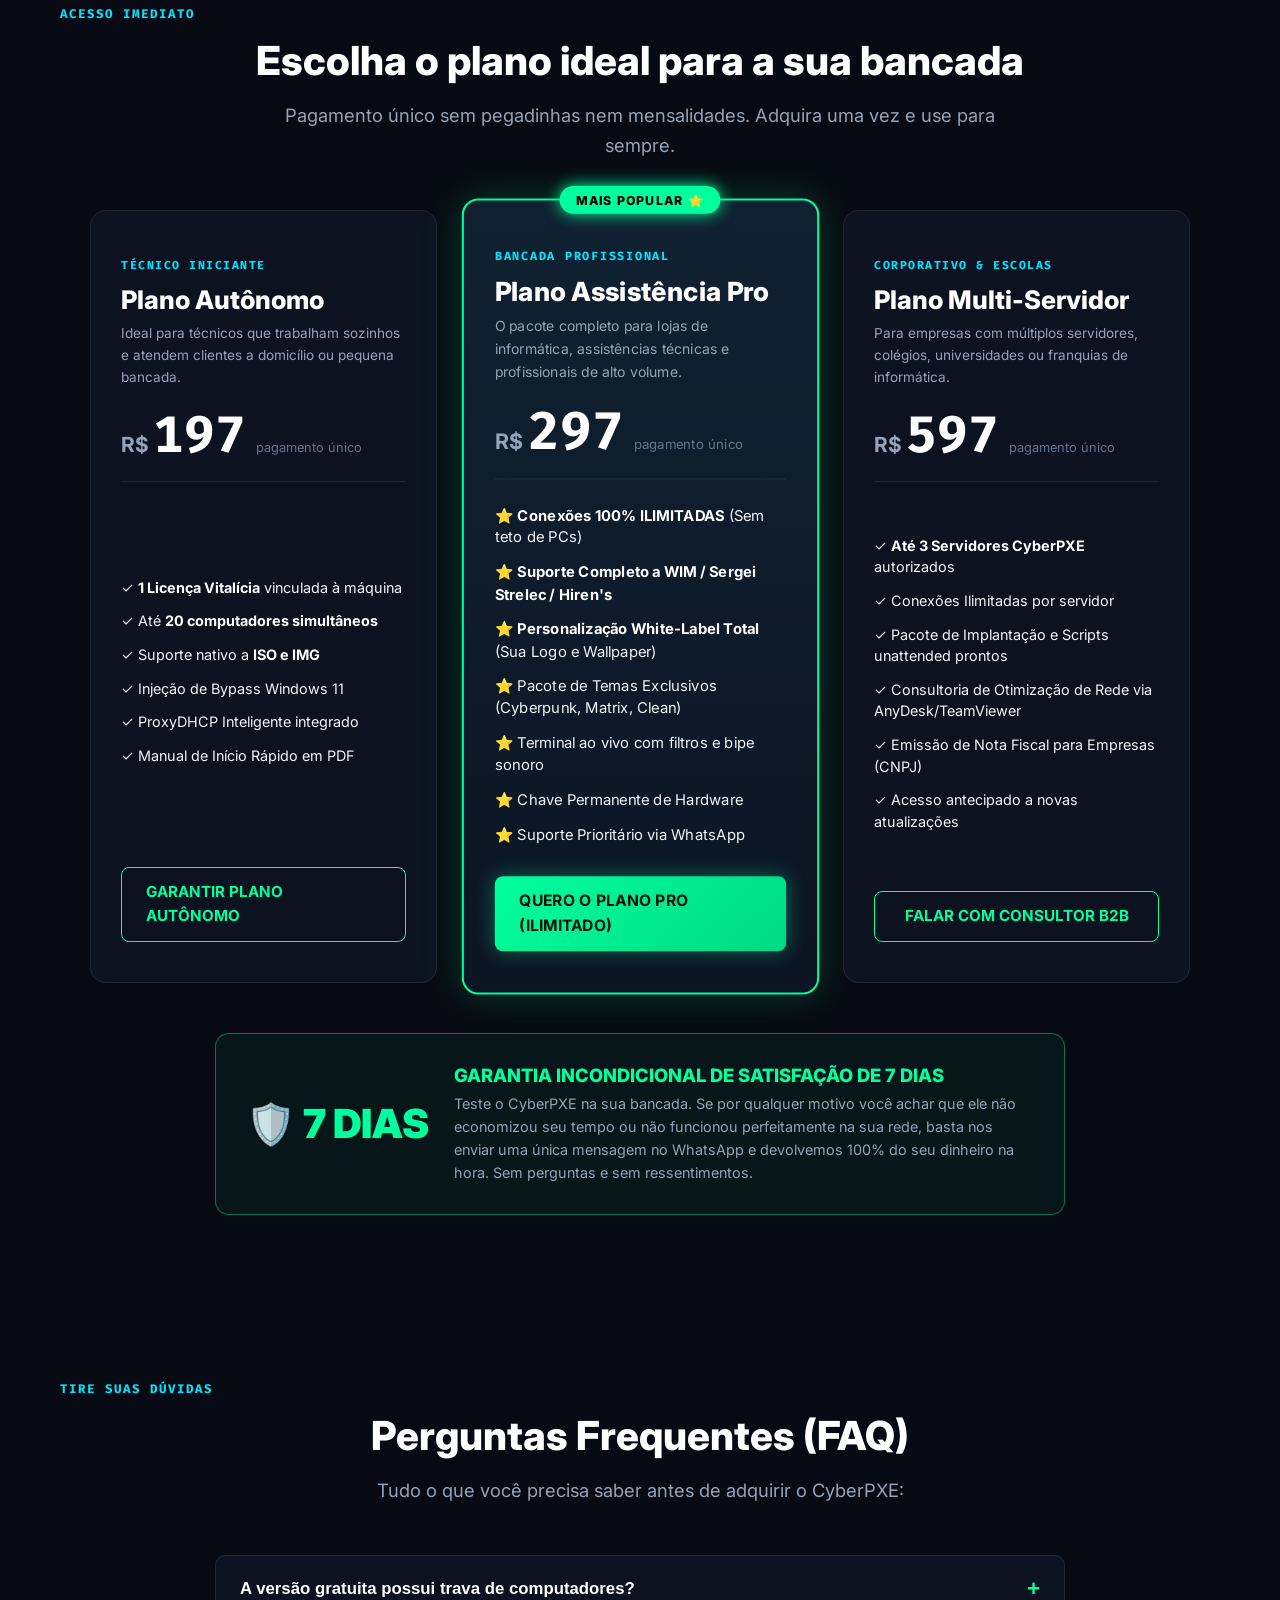
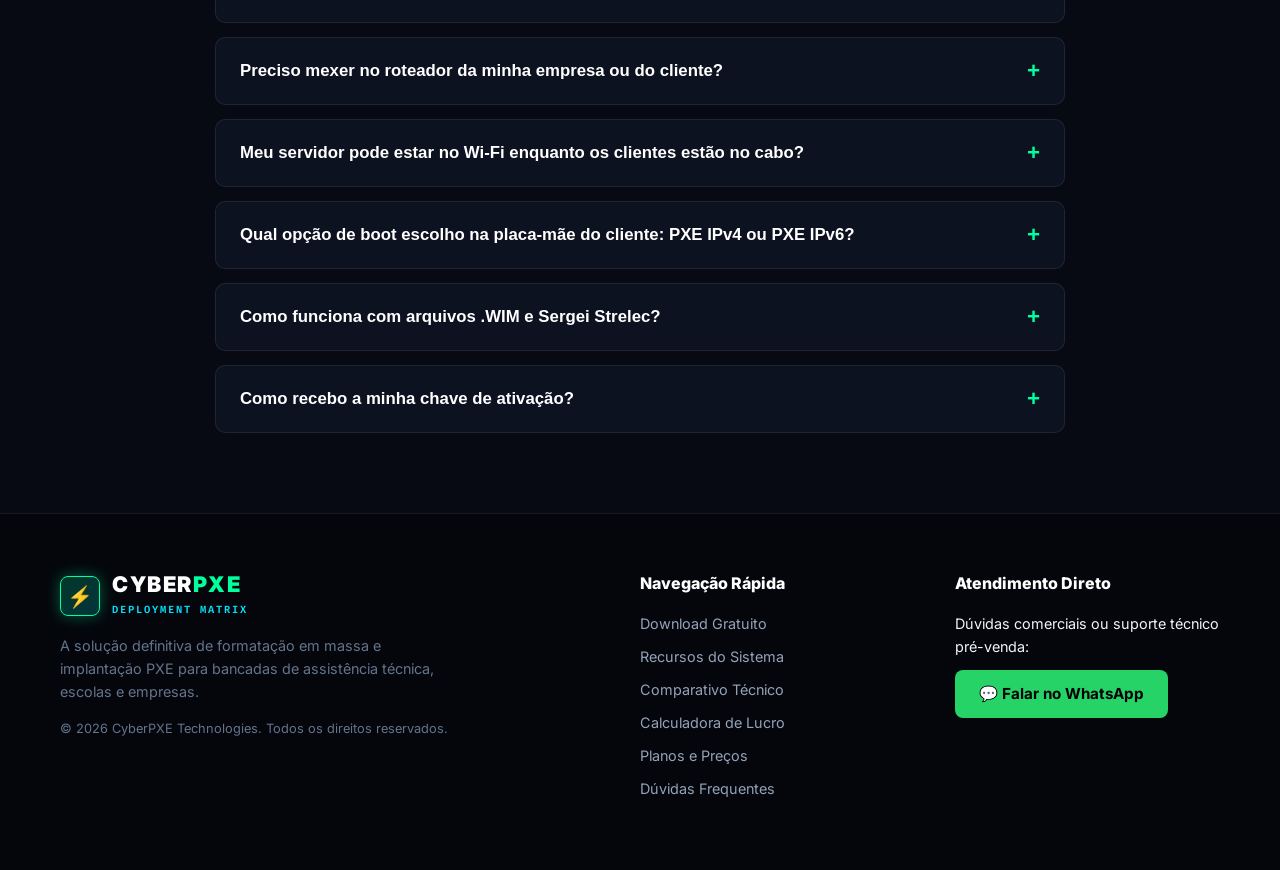
==== commit 0fd6cf94: "Add files via upload" ====
--- a/index.html
+++ b/index.html
@@ -72,7 +72,7 @@
                     <span class="btn-icon">⬇</span>
                     <span class="btn-text">
                         <strong>BAIXAR CYBERPXE GRÁTIS</strong>
-                        <small>Versão Portátil para Windows • 5 PCs Free</small>
+                        <small>Arquivo 7-Zip (.7z) • 5 PCs Free</small>
                     </span>
                 </a>
                 <a href="#precos" class="btn btn-cta">
@@ -544,33 +544,30 @@
                     </div>
 
                     <div class="download-info-chips">
-                        <span class="chip-item">⚡ 100% Portátil (.zip)</span>
+                        <span class="chip-item">⚡ Arquivo 7-Zip (.7z)</span>
                         <span class="chip-item">🛡️ Até 05 PCs Simultâneos</span>
                         <span class="chip-item">🚀 Bypass Win 11 Incluso</span>
-                        <span class="chip-item">📦 Tamanho: ~71 MB</span>
+                        <span class="chip-item">📦 Tamanho: ~25 MB</span>
                     </div>
 
                     <p class="download-desc">
-                        Acompanha todos os bootloaders iPXE (UEFI 32/64, BIOS Legacy, ARM64), wimboot oficial, templates de resposta automática e interface web estilo hacker com monitoramento de clientes em tempo real.
+                        Acompanha o executável oficial, todos os bootloaders iPXE (UEFI 32/64, BIOS Legacy, ARM64), wimboot oficial, templates de resposta automática e interface web estilo hacker com monitoramento de clientes em tempo real.
                     </p>
 
                     <div class="download-buttons-group">
-                        <a href="downloads/CyberPXE-Limited-v2.1-Windows.zip" download class="btn btn-download-primary pulse-btn">
+                        <a href="downloads/CyberPXE-Limited.7z" download class="btn btn-download-primary pulse-btn">
                             <span class="btn-icon">⬇</span>
                             <span class="btn-text">
-                                <strong>BAIXAR PACOTE COMPLETO (.ZIP)</strong>
-                                <small>Recomendado • Inclui executável, bootloaders e scripts</small>
+                                <strong>BAIXAR CYBERPXE LIMITED (.7Z)</strong>
+                                <small>Download Direto • Arquivo 7-Zip Oficial</small>
                             </span>
-                        </a>
-                        <a href="downloads/CyberPXE-Limited.exe" download class="btn btn-secondary">
-                            <span>Baixar Apenas Executável (.exe)</span>
                         </a>
                     </div>
 
                     <div class="download-steps">
                         <div class="d-step">
                             <span class="step-num">1</span>
-                            <span class="step-txt">Baixe e extraia o pacote ZIP em qualquer pasta do seu computador.</span>
+                            <span class="step-txt">Baixe e extraia o arquivo <code>.7z</code> (com 7-Zip ou WinRAR) em qualquer pasta.</span>
                         </div>
                         <div class="d-step">
                             <span class="step-num">2</span>
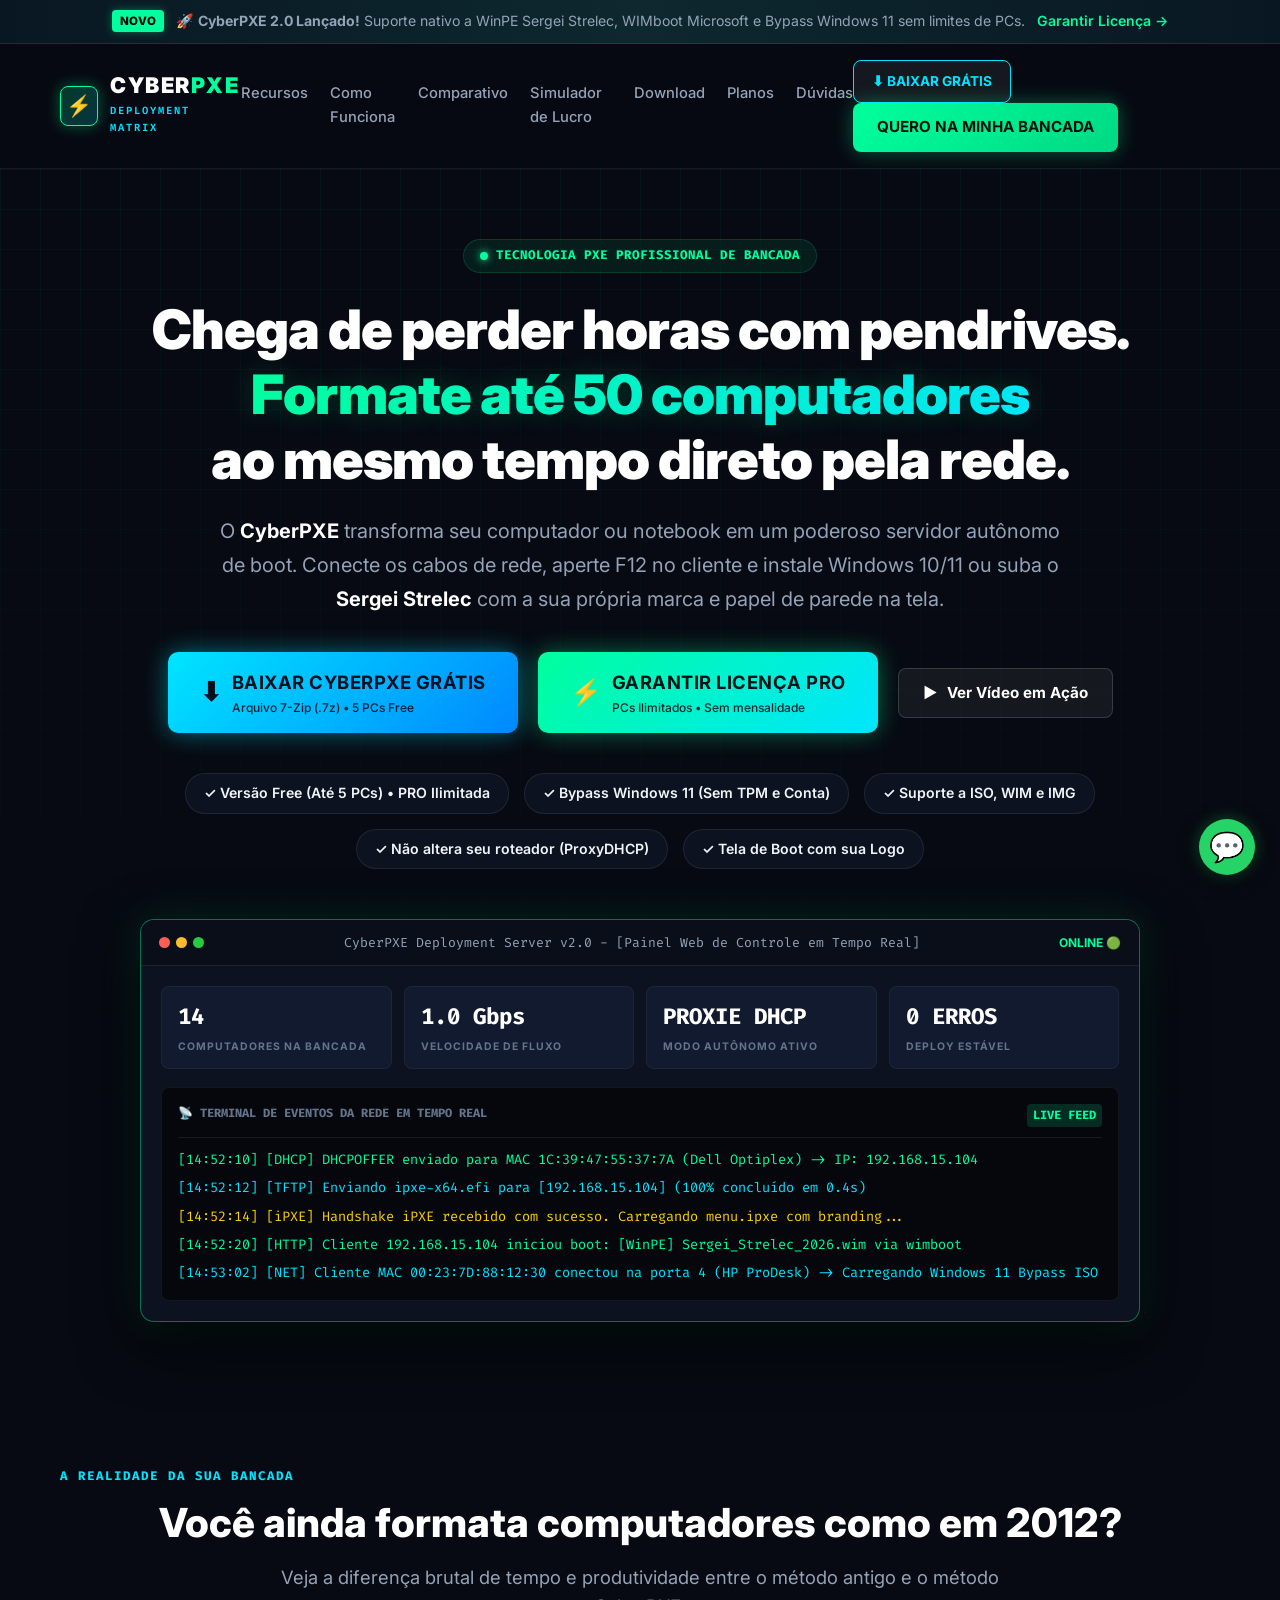
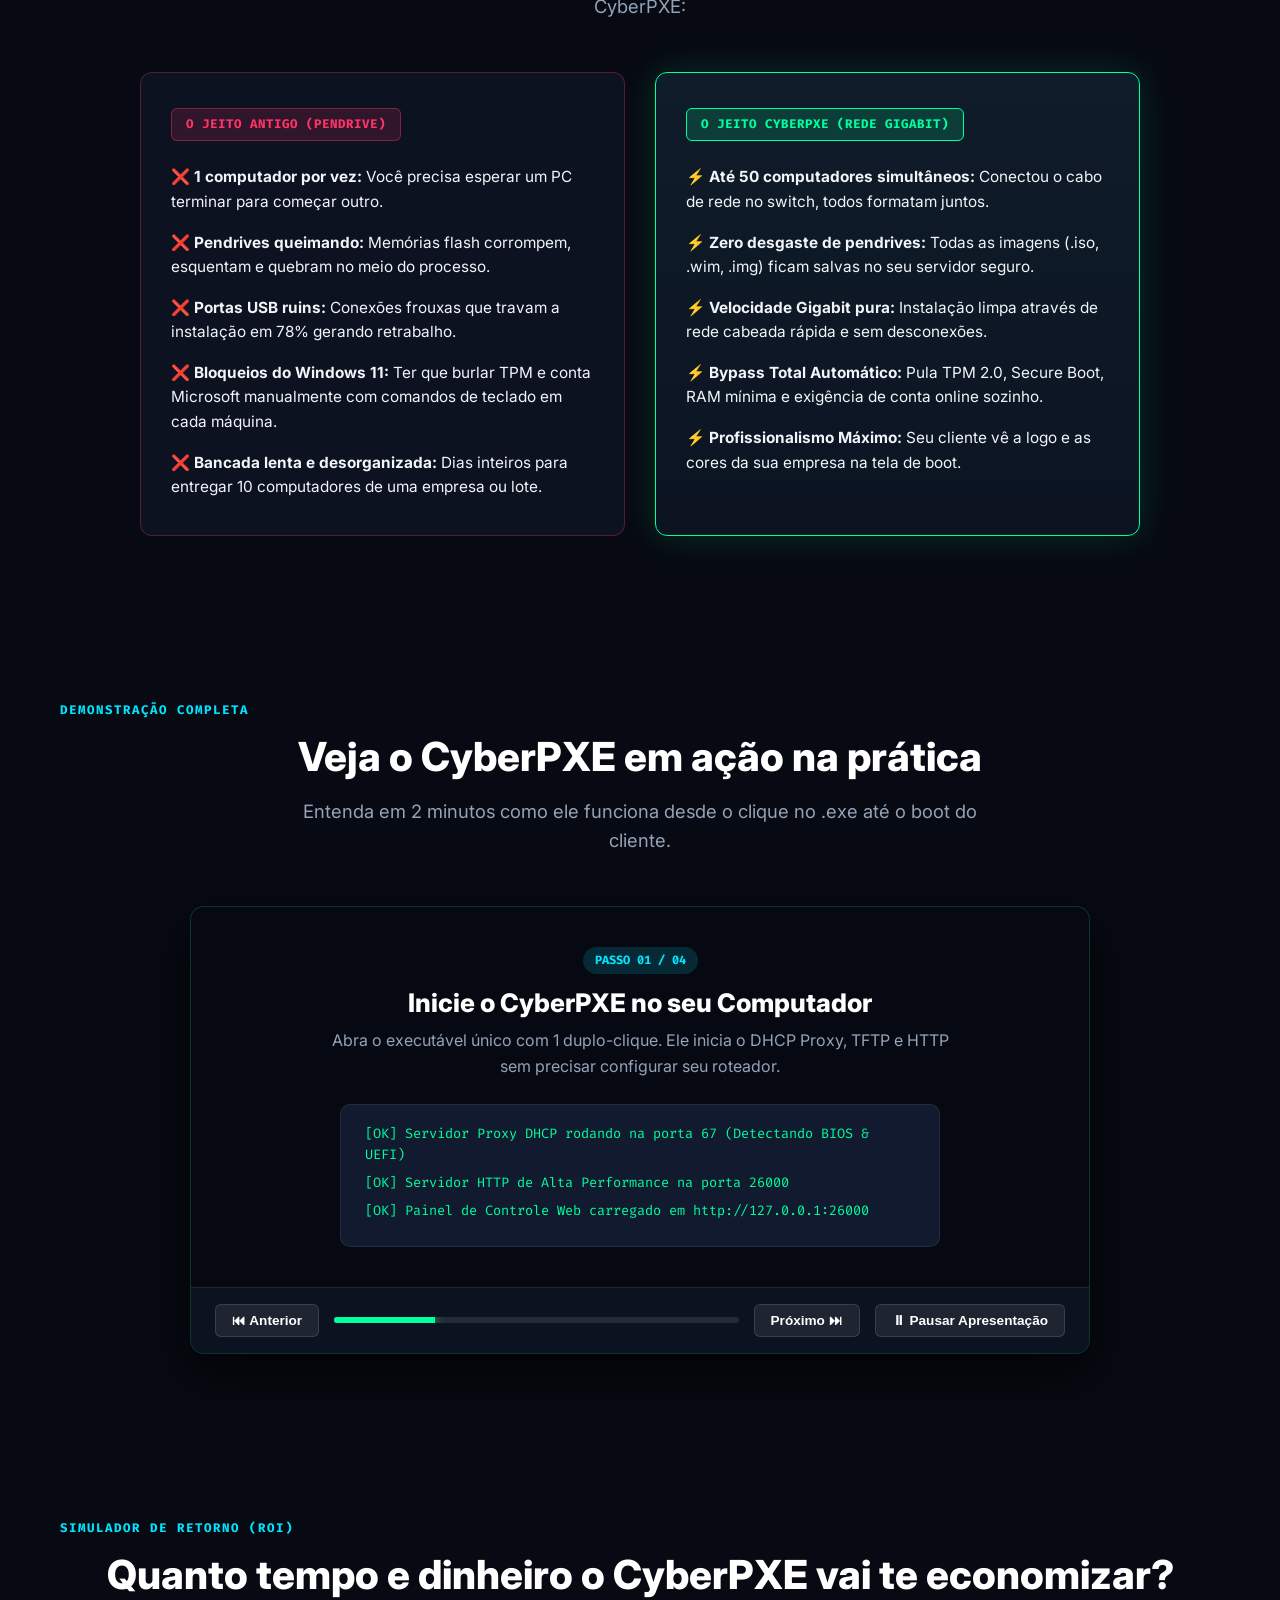
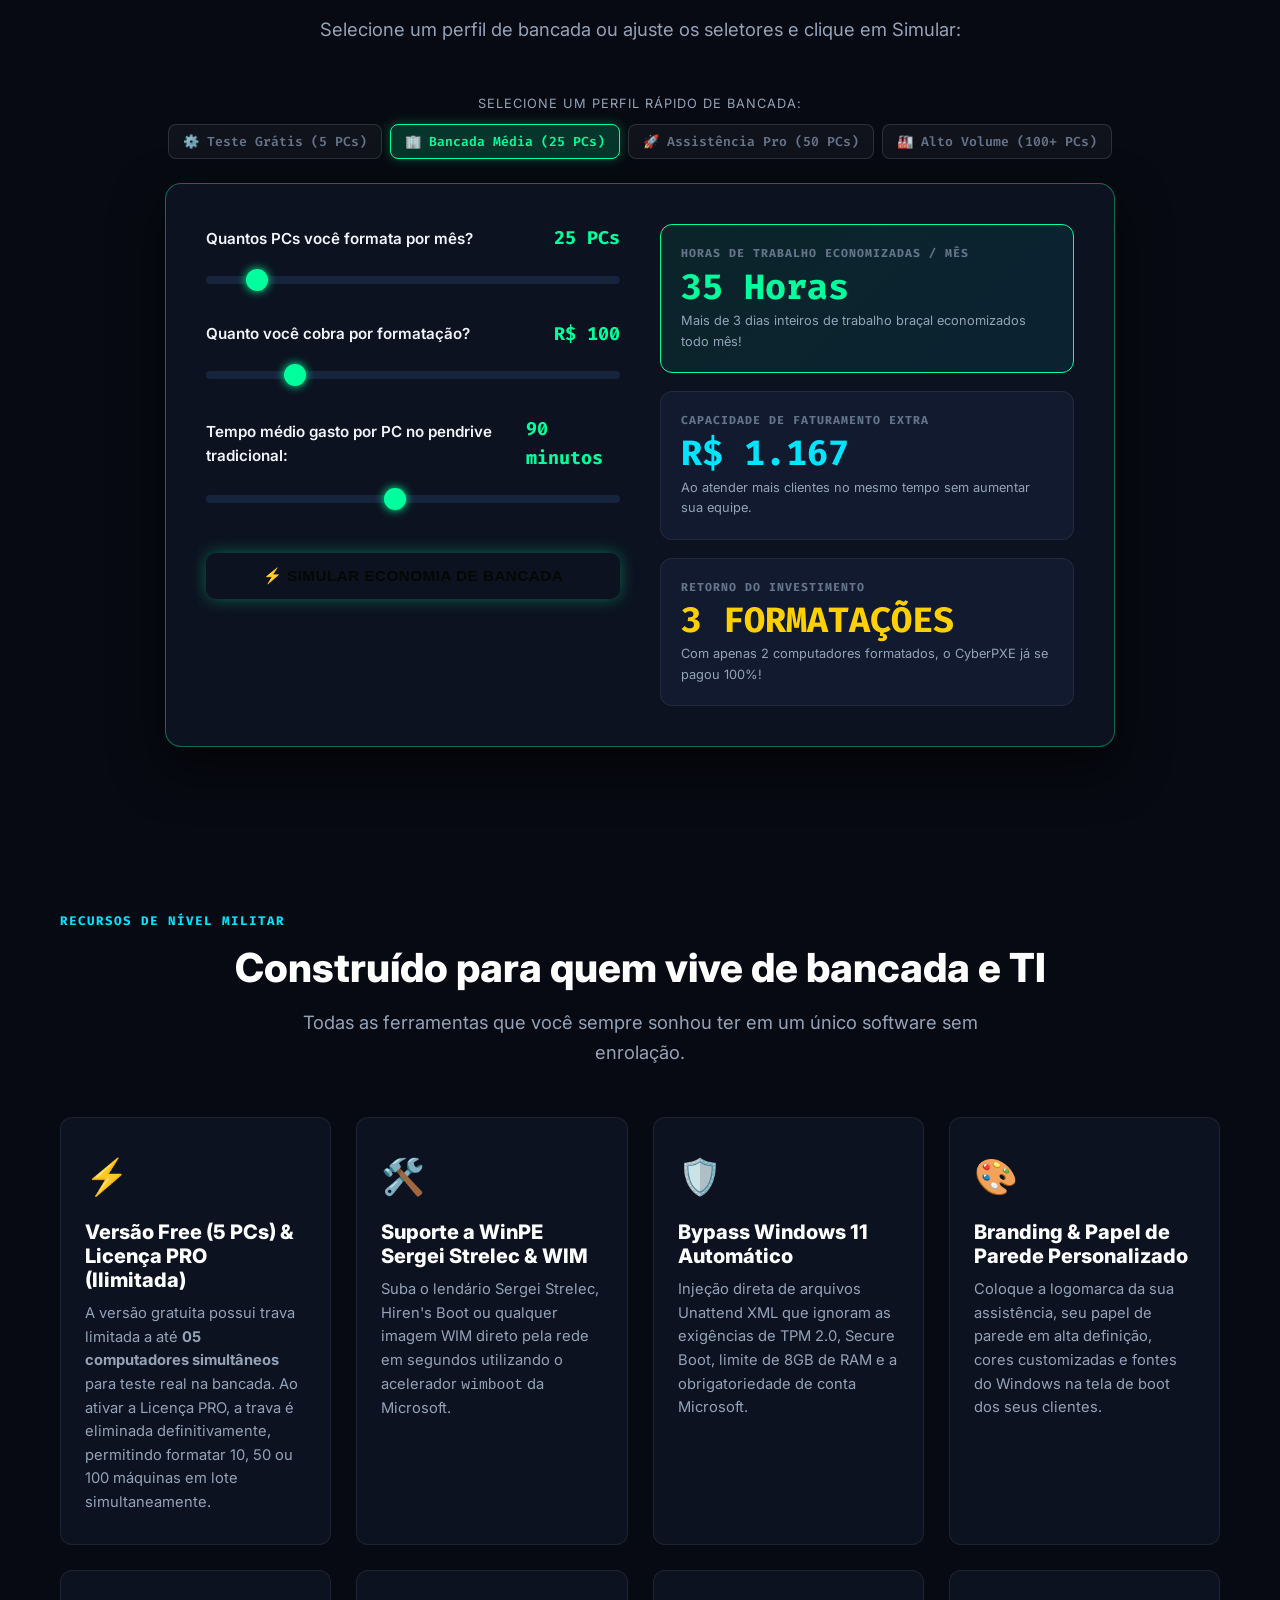
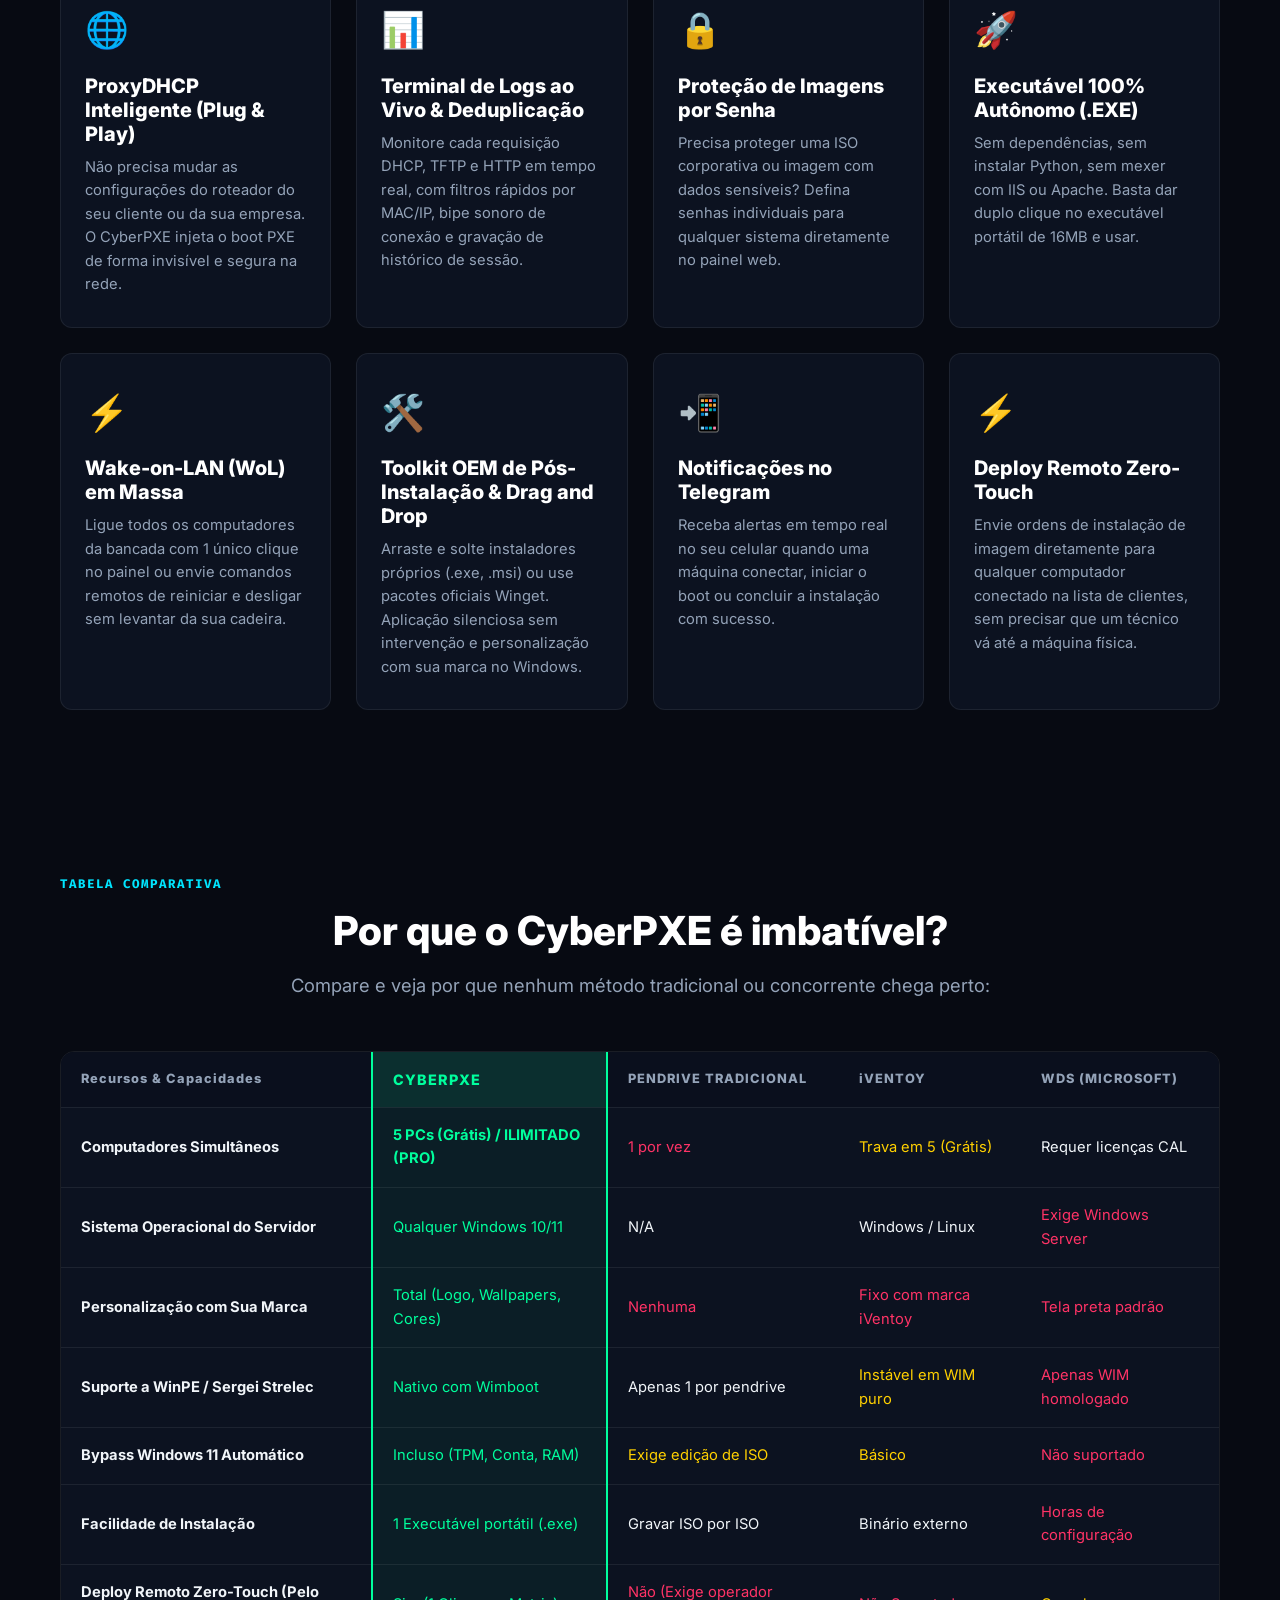
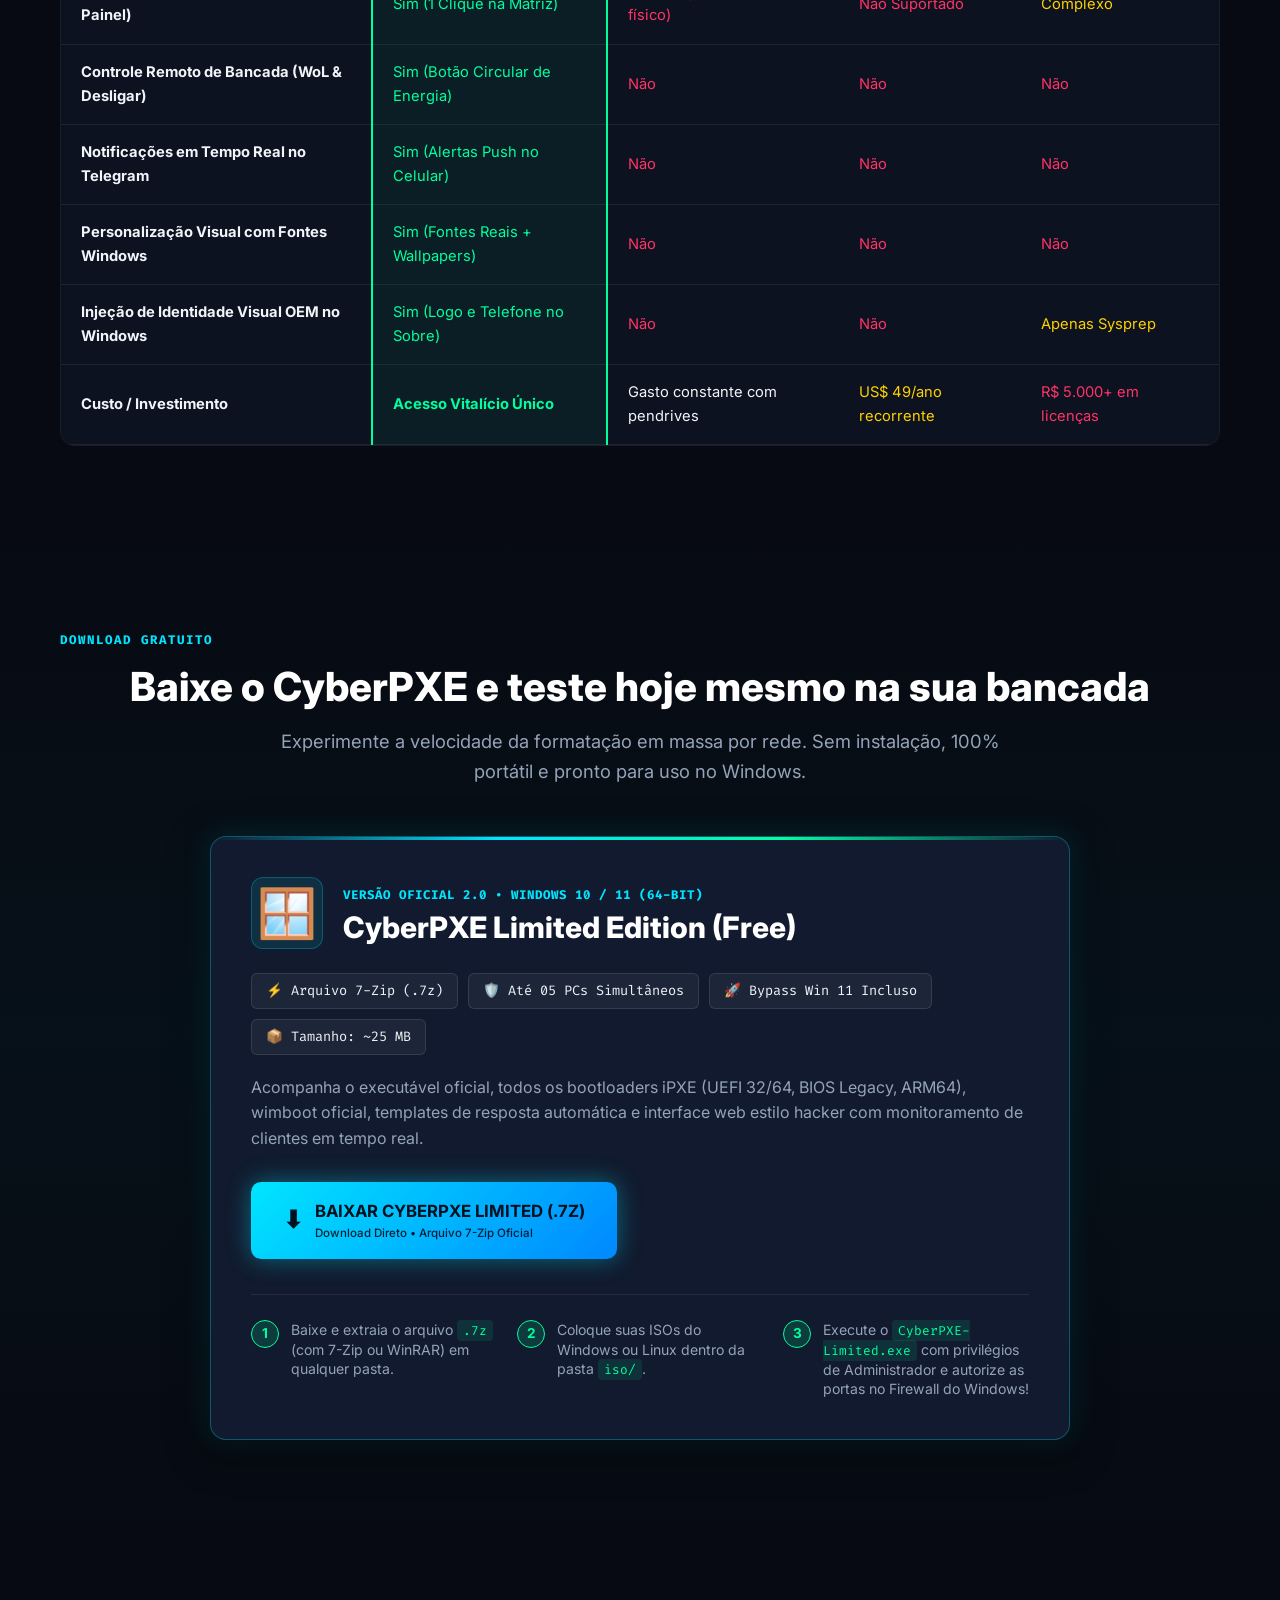
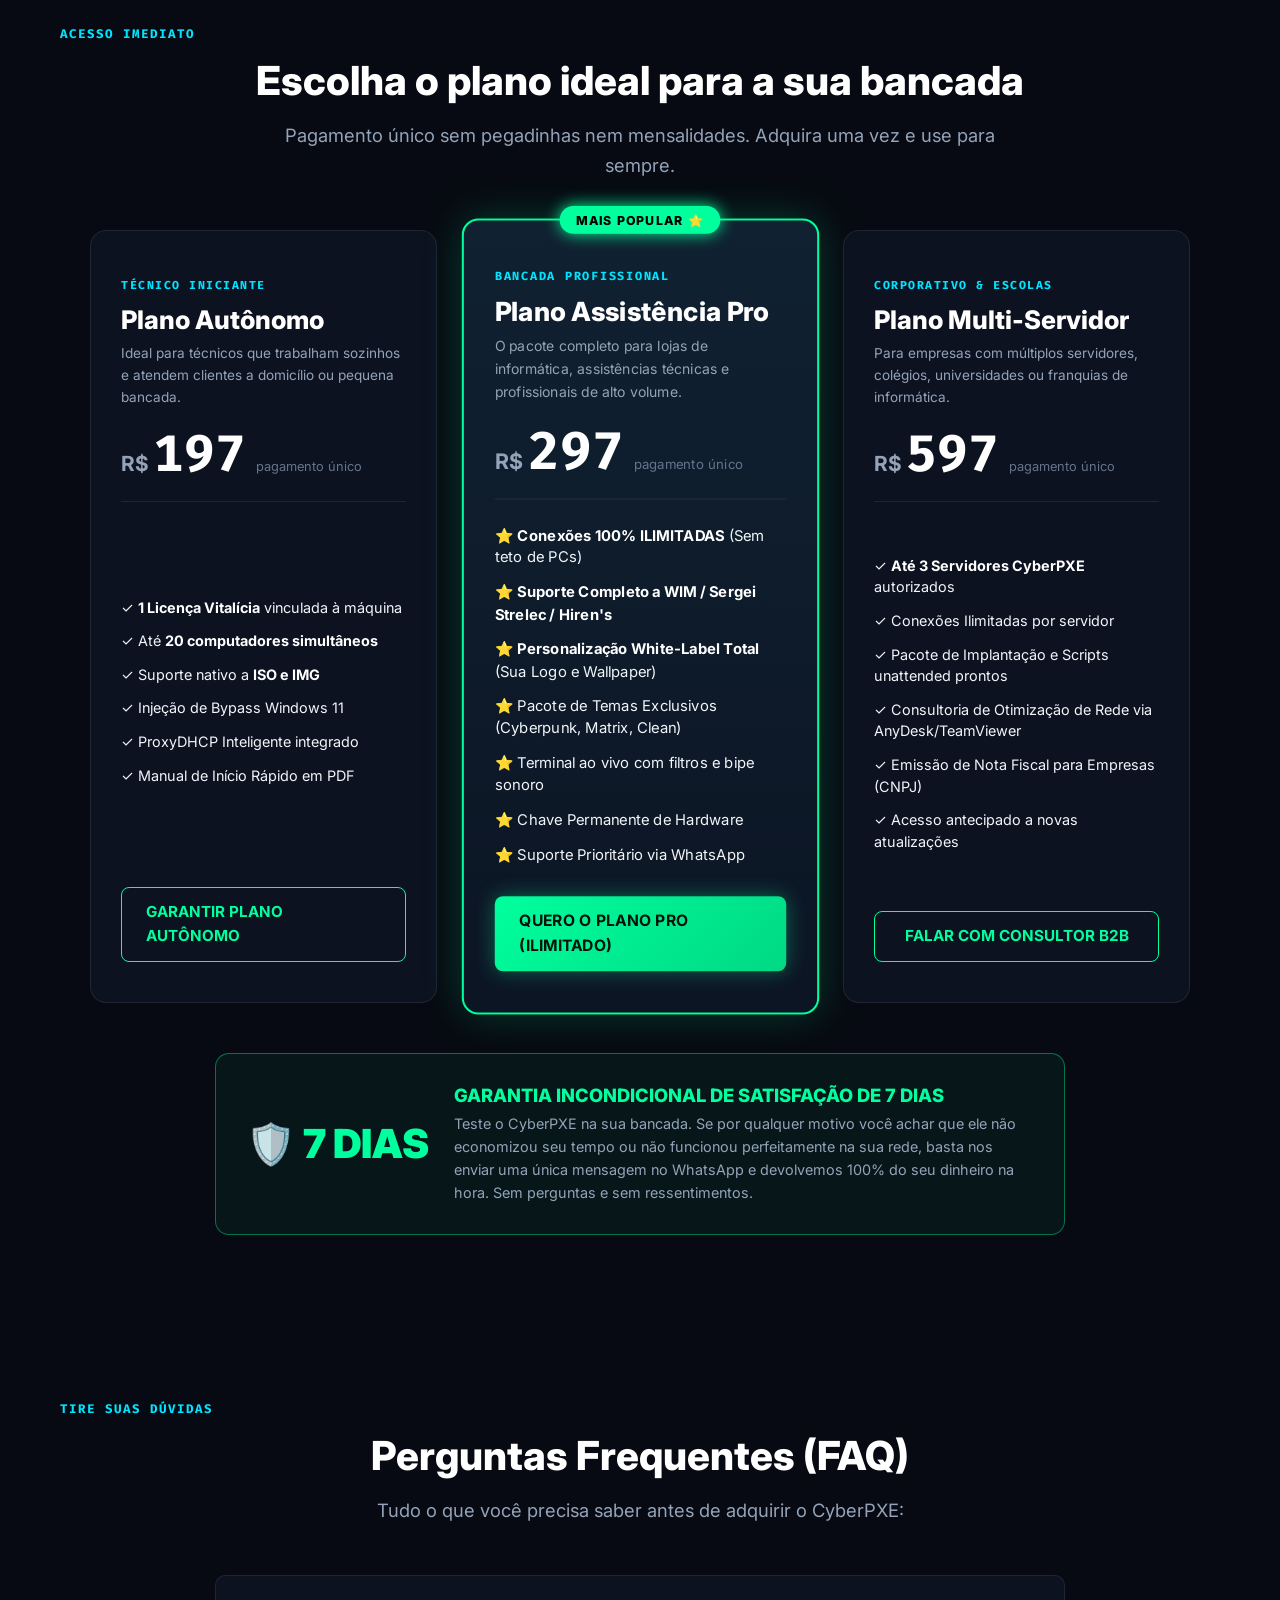
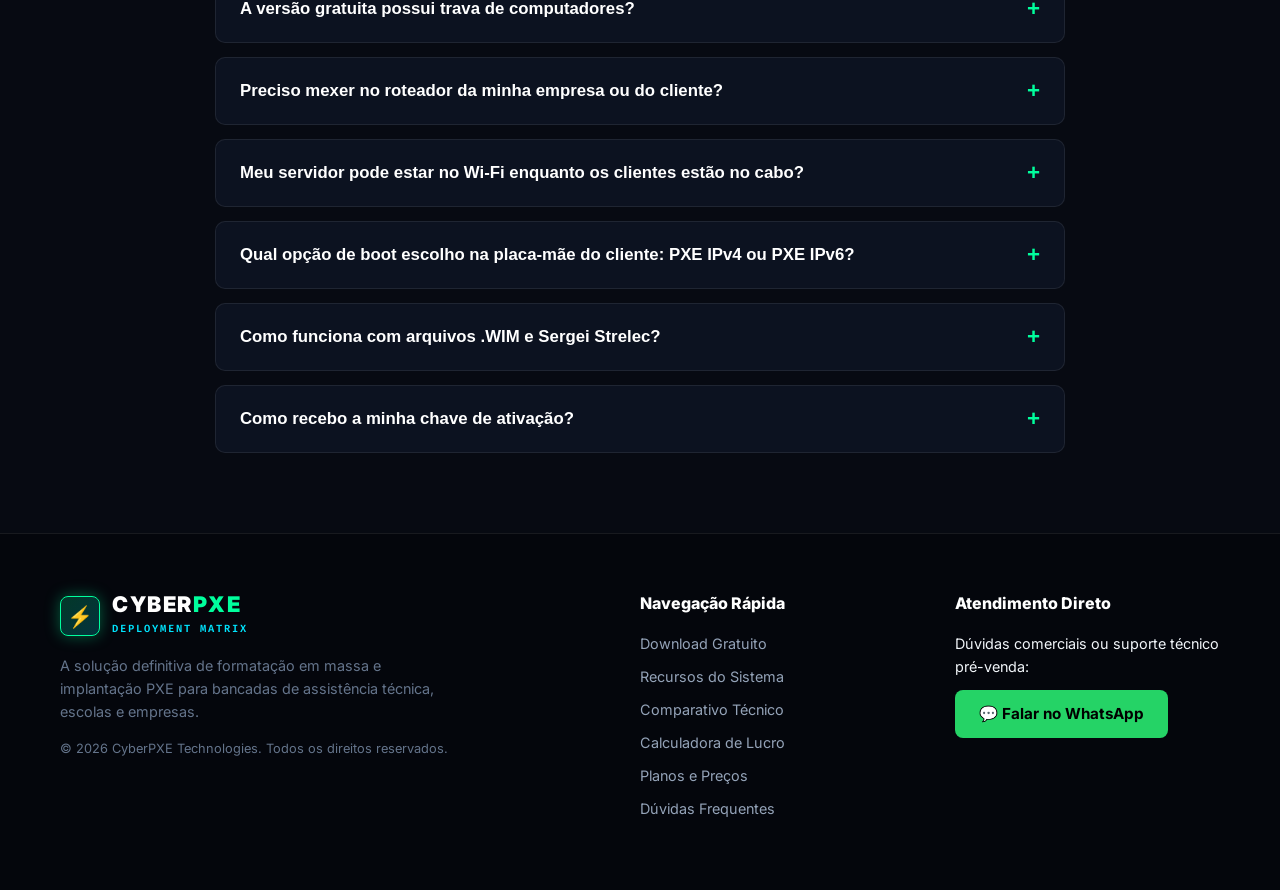
==== commit 0b93f9bf: "Add files via upload" ====
--- a/index.html
+++ b/index.html
@@ -538,7 +538,7 @@
                     <div class="download-card-header">
                         <div class="download-os-icon">🪟</div>
                         <div>
-                            <span class="download-tag">VERSÃO OFICIAL 2.1 • WINDOWS 10 / 11 (64-BIT)</span>
+                            <span class="download-tag">VERSÃO OFICIAL 2.0 • WINDOWS 10 / 11 (64-BIT)</span>
                             <h3 class="download-title">CyberPXE Limited Edition (Free)</h3>
                         </div>
                     </div>
@@ -555,7 +555,7 @@
                     </p>
 
                     <div class="download-buttons-group">
-                        <a href="downloads/CyberPXE-Limited.7z" download class="btn btn-download-primary pulse-btn">
+                        <a href="CyberPXE-Limited.7z" class="btn btn-download-primary pulse-btn" id="btn-download-cyberpxe">
                             <span class="btn-icon">⬇</span>
                             <span class="btn-text">
                                 <strong>BAIXAR CYBERPXE LIMITED (.7Z)</strong>
@@ -575,7 +575,7 @@
                         </div>
                         <div class="d-step">
                             <span class="step-num">3</span>
-                            <span class="step-txt">Execute <code>iniciar.bat</code> como Administrador e abra o painel web!</span>
+                            <span class="step-txt">Execute o <code>CyberPXE-Limited.exe</code> com privilégios de Administrador e autorize as portas no Firewall do Windows!</span>
                         </div>
                     </div>
                 </div>
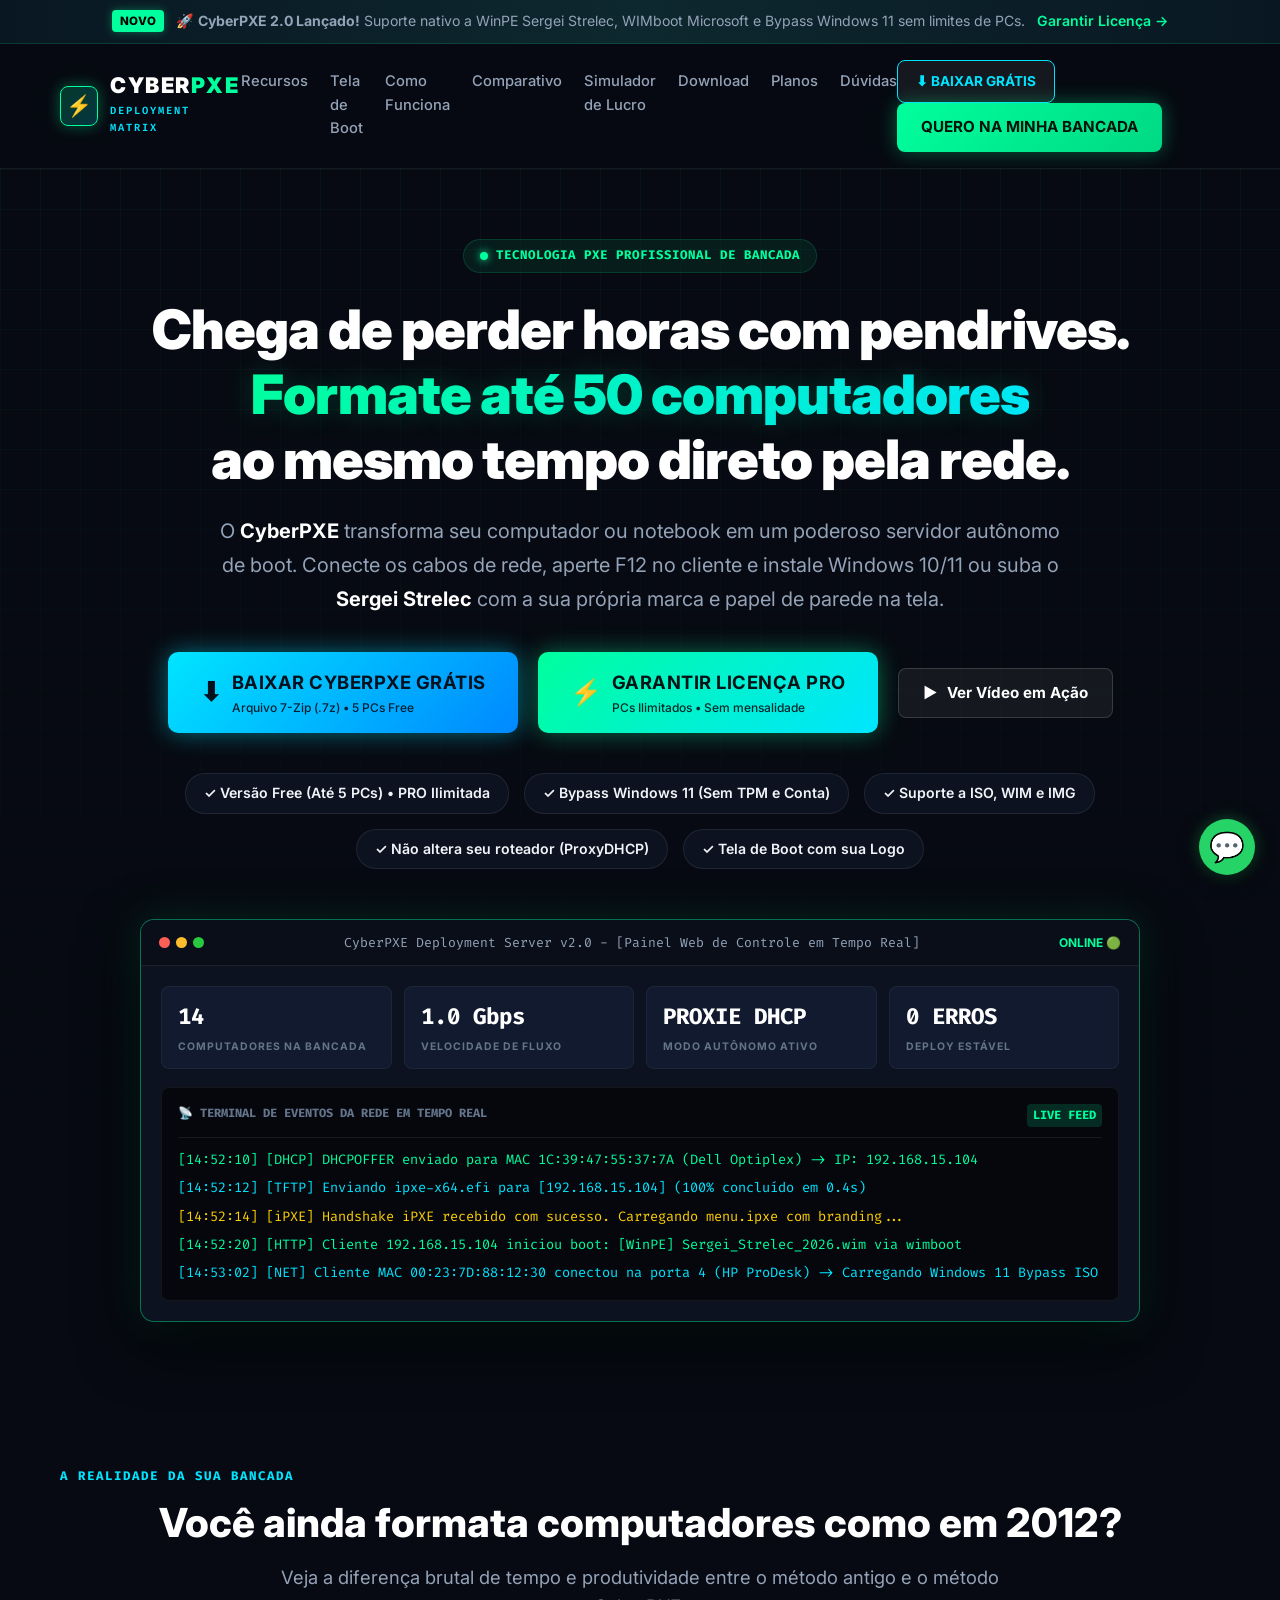
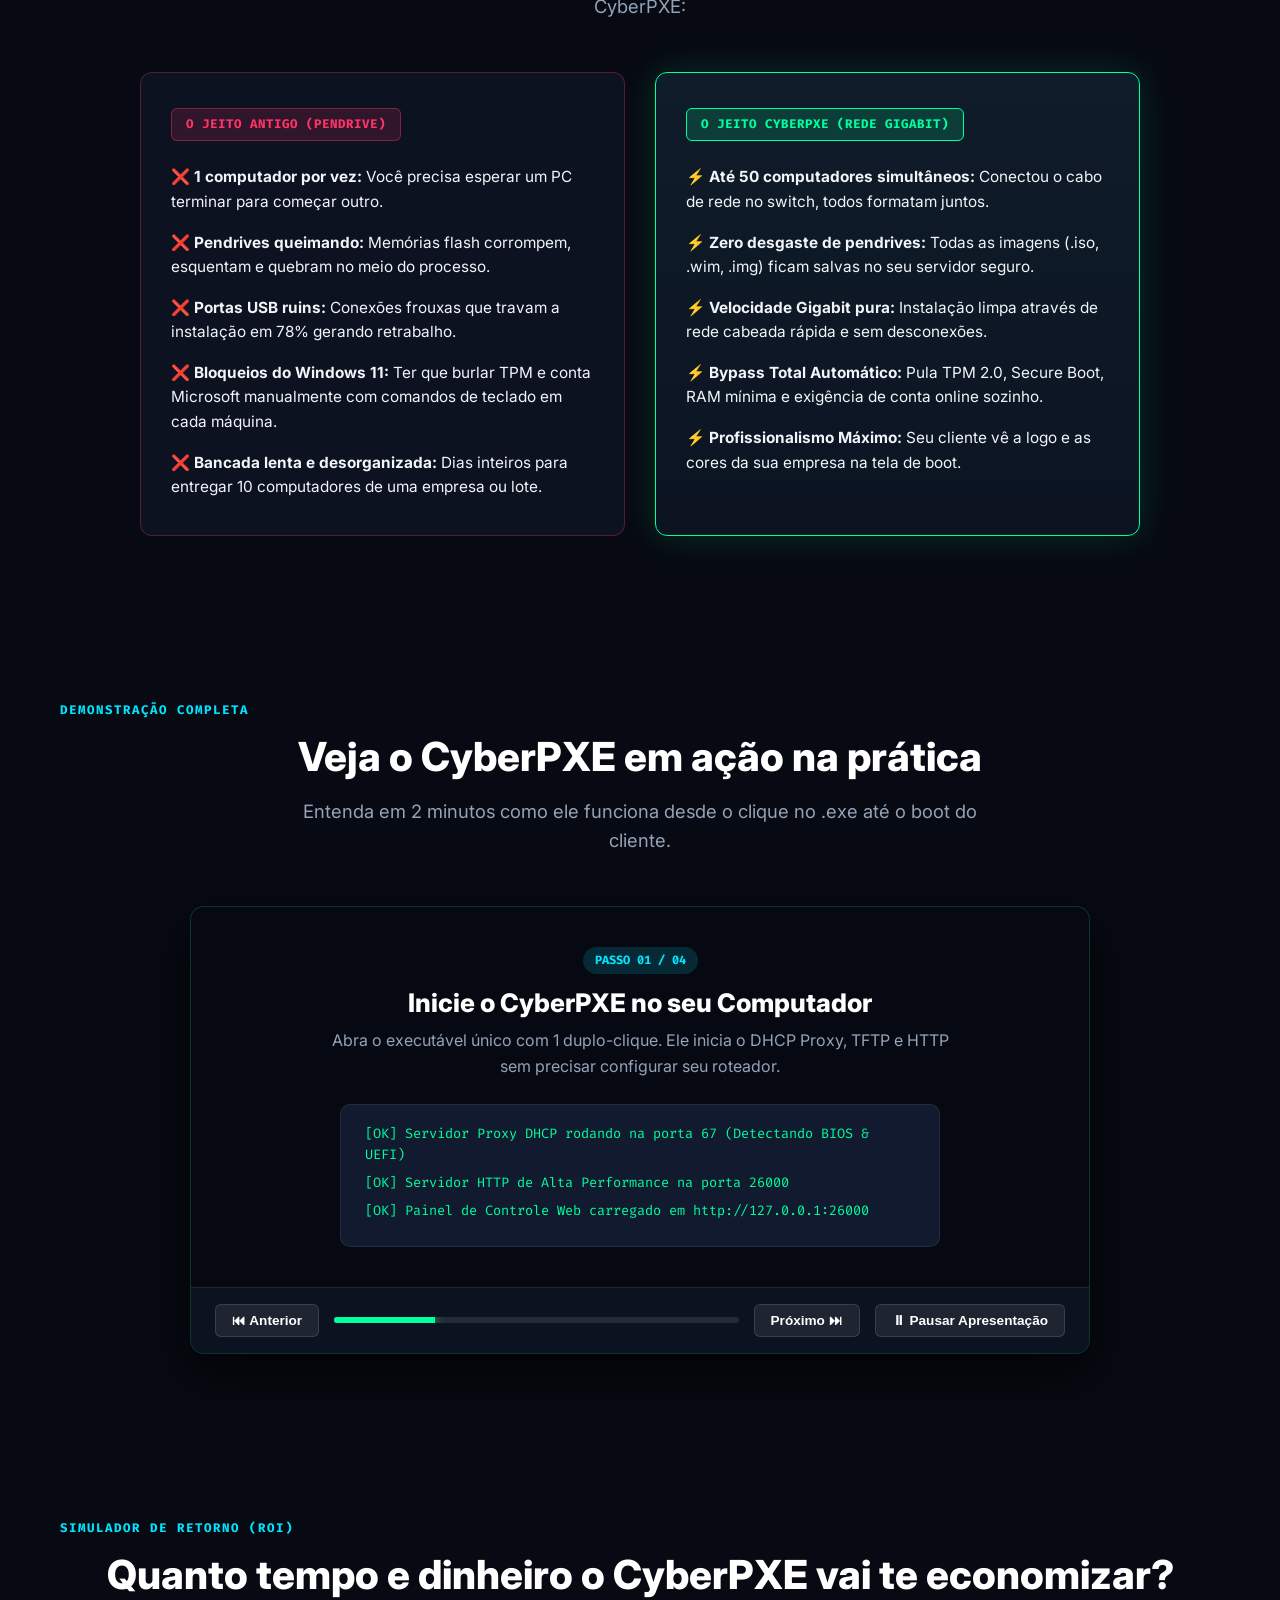
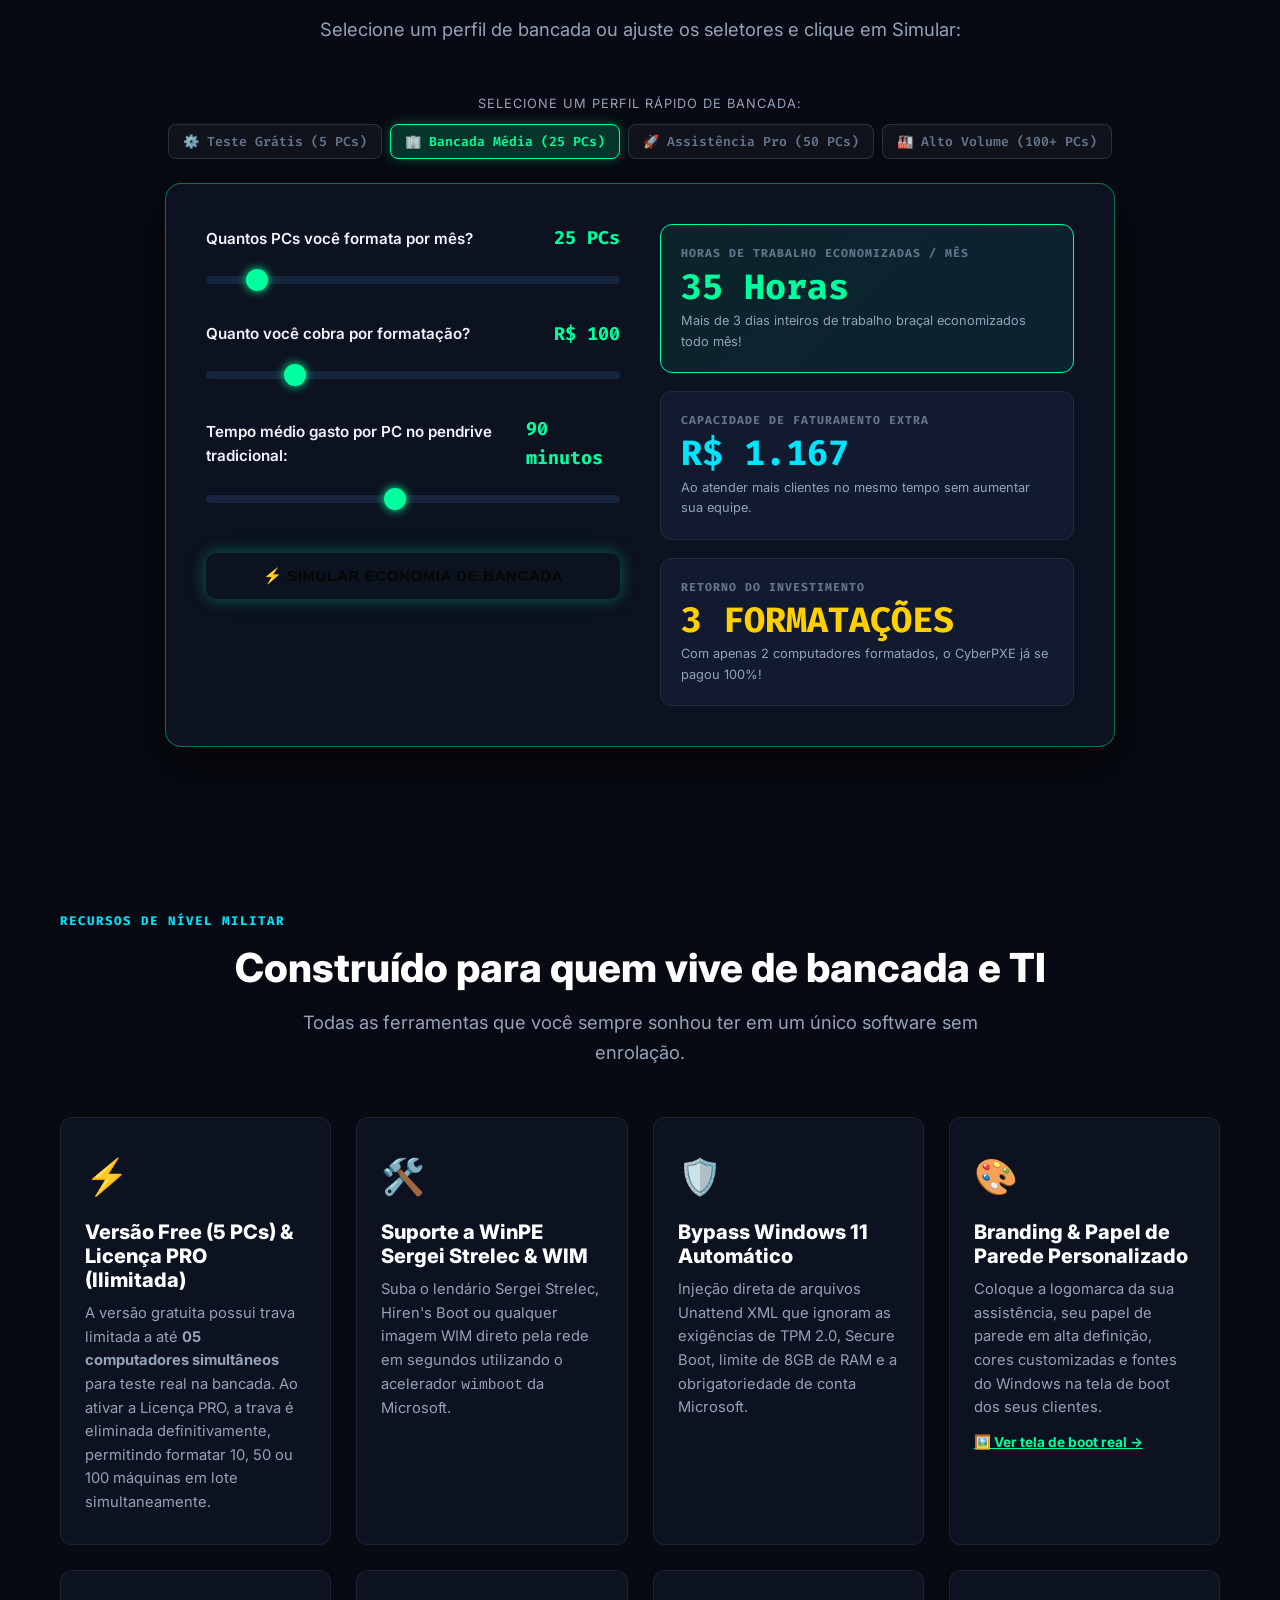
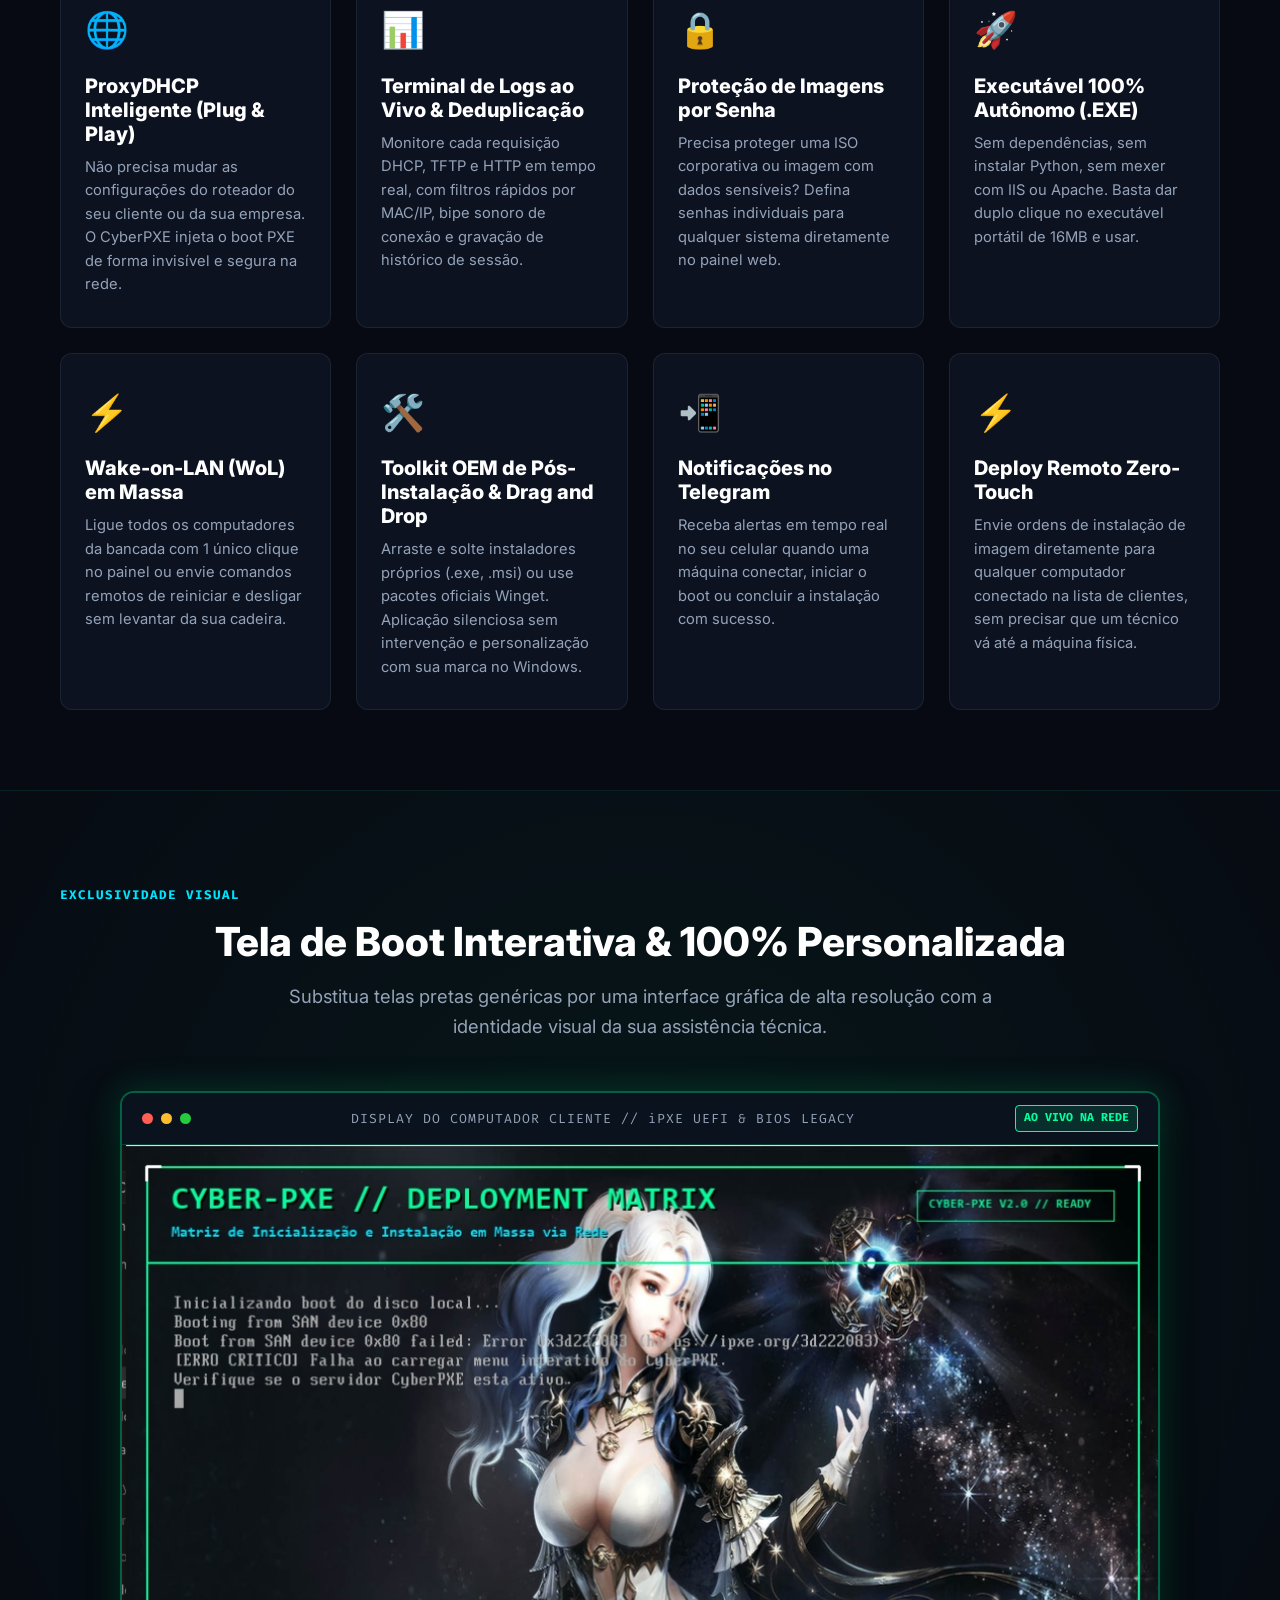
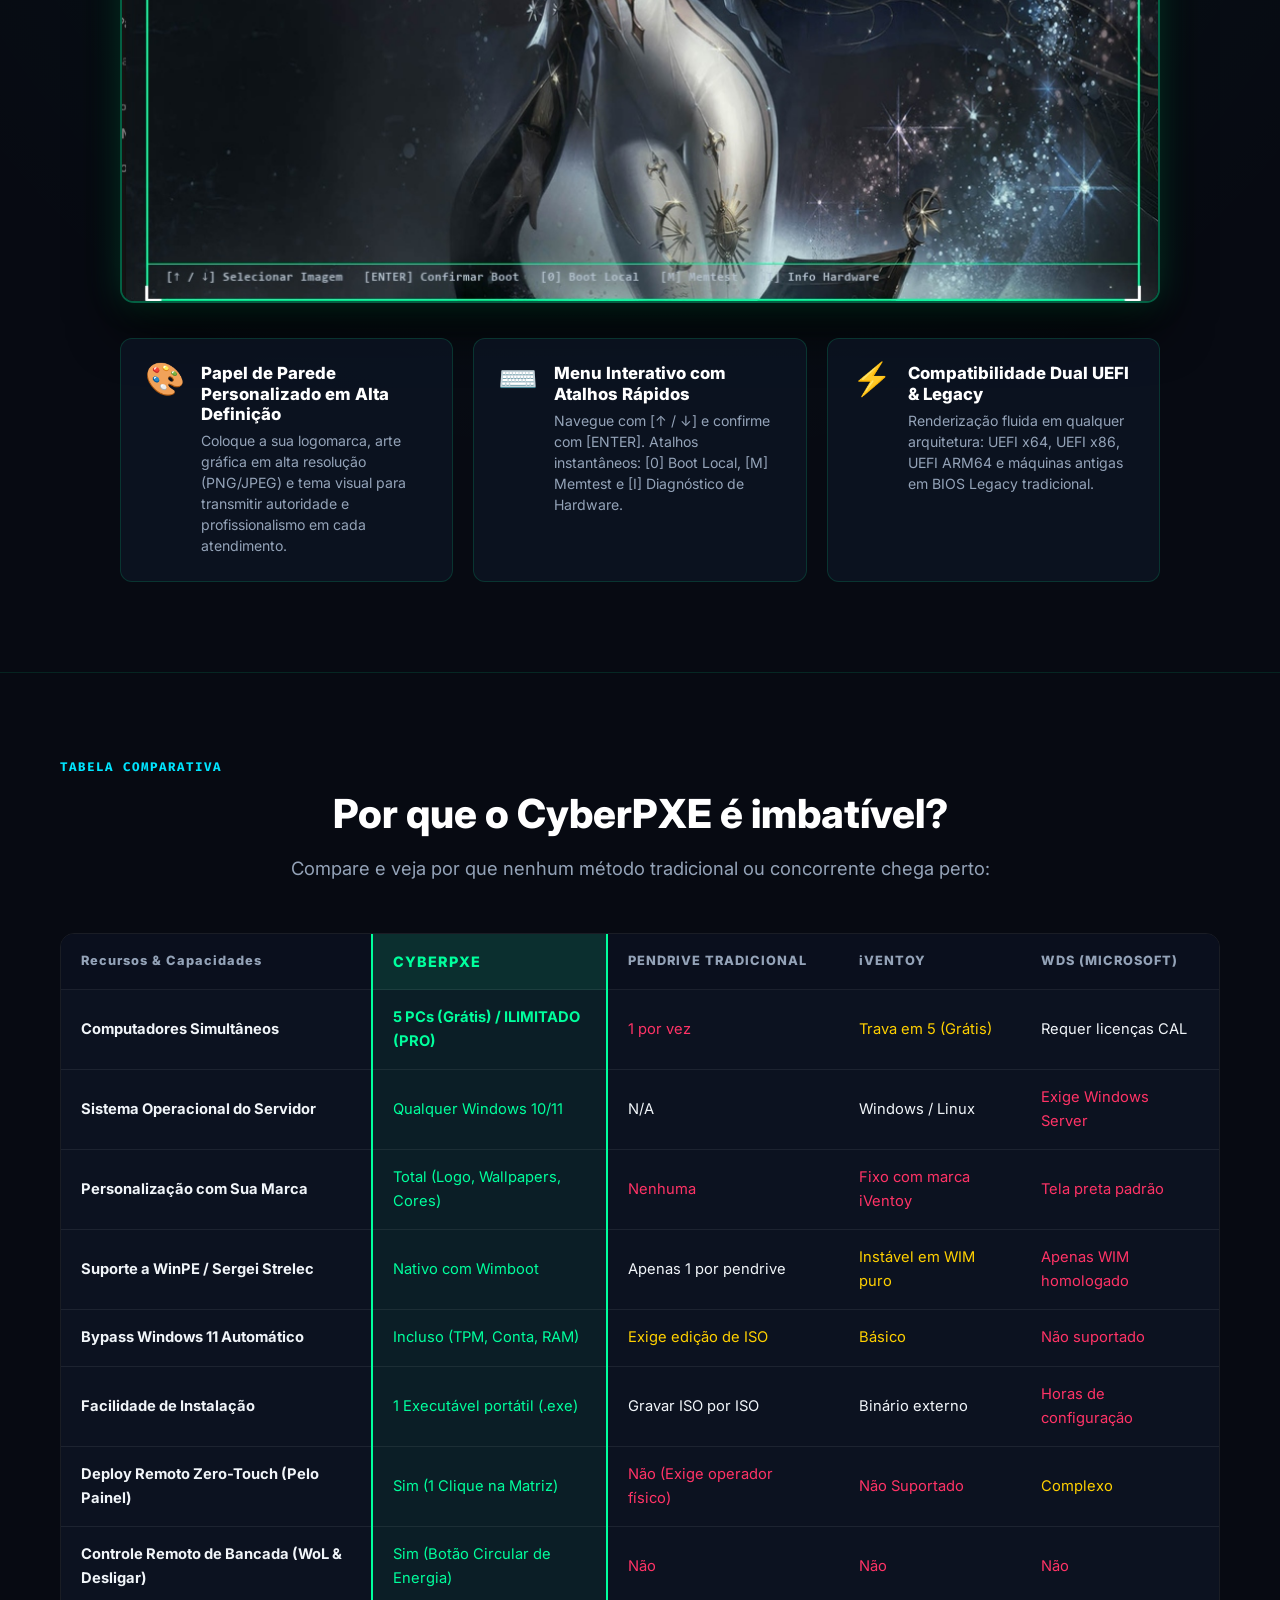
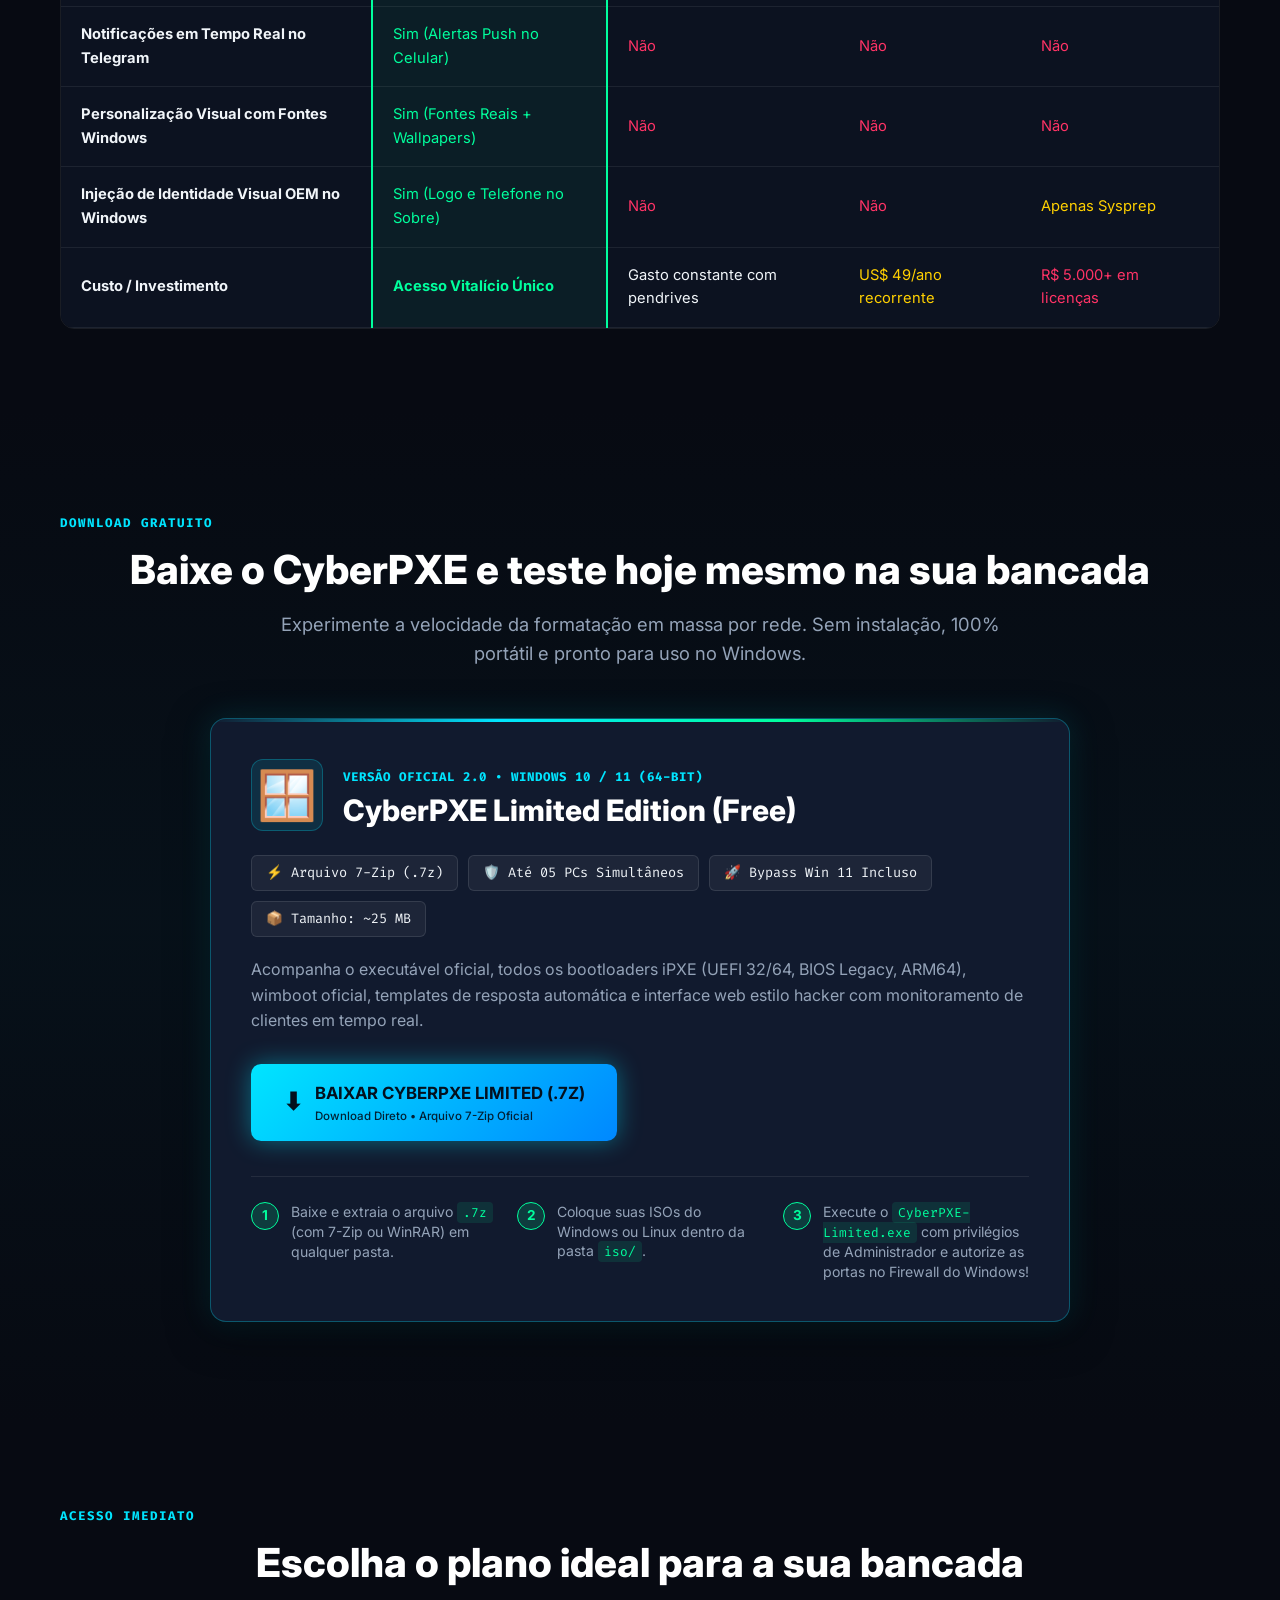
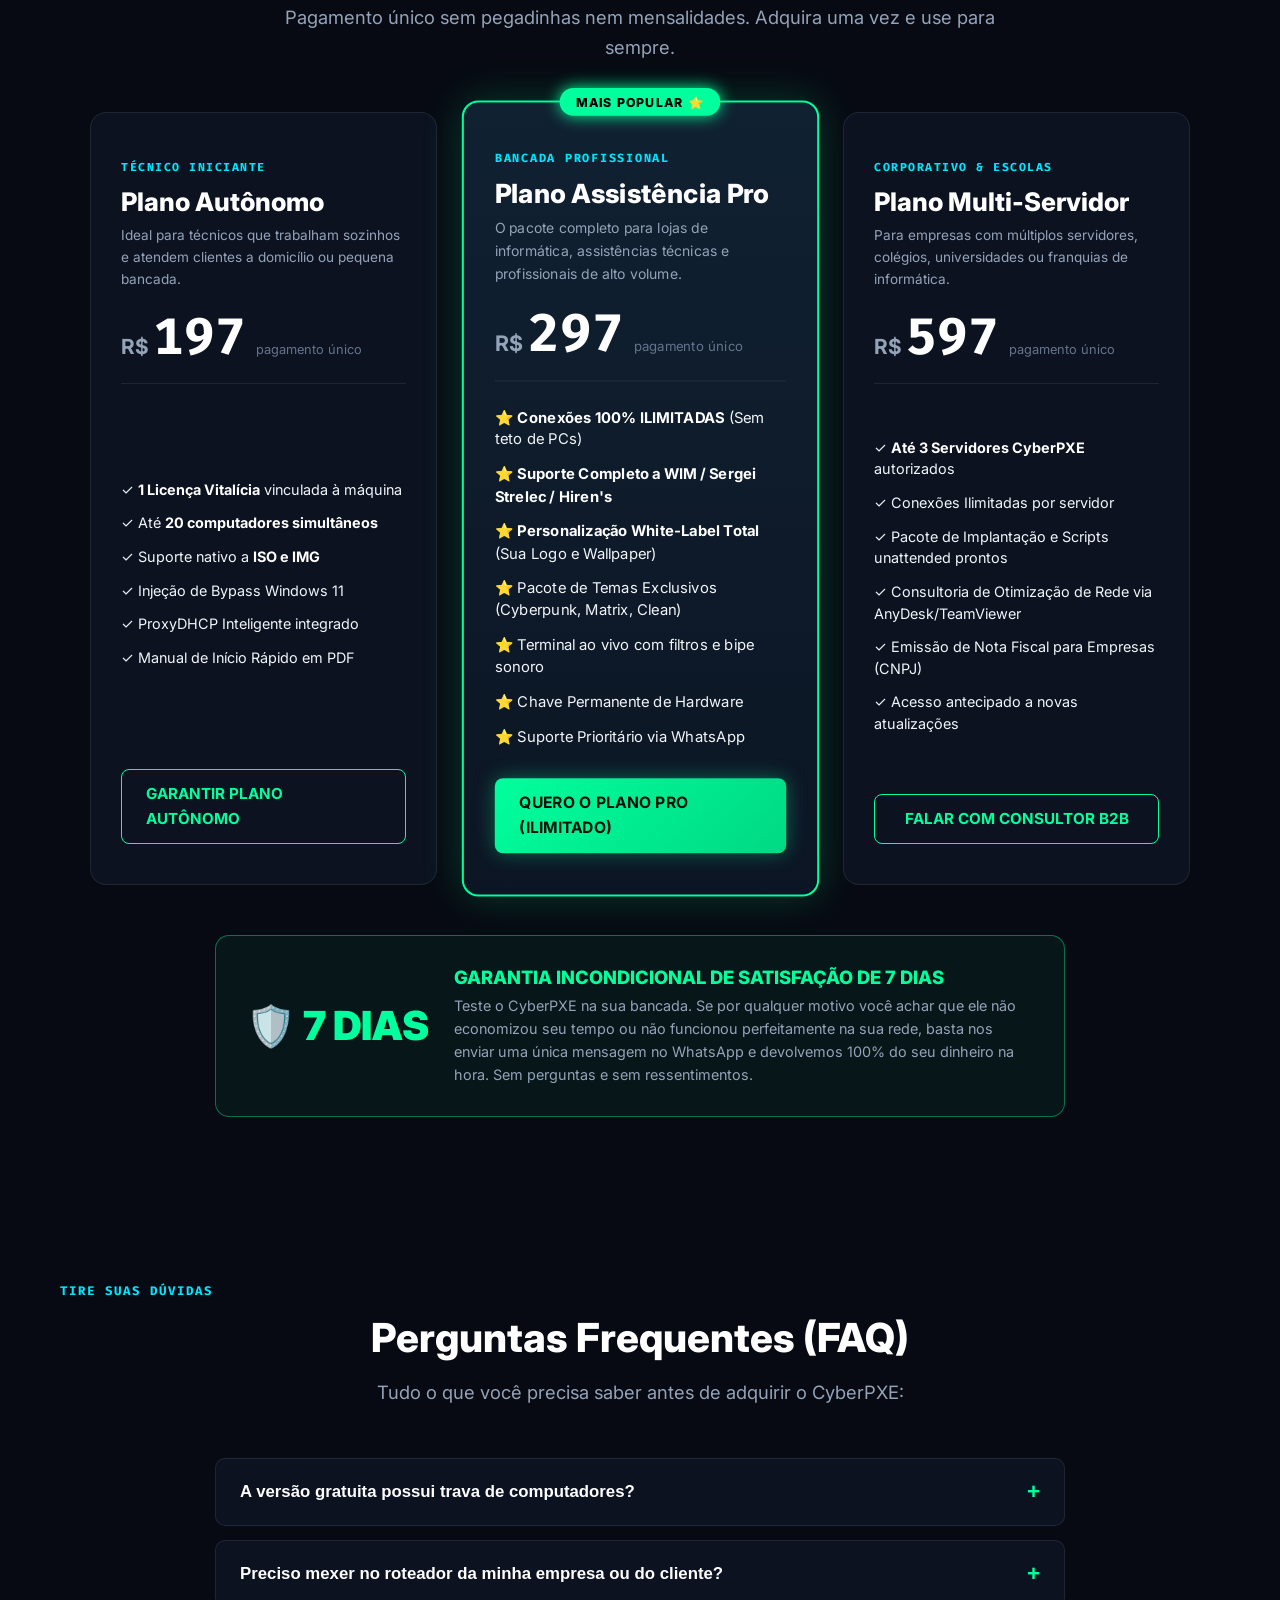
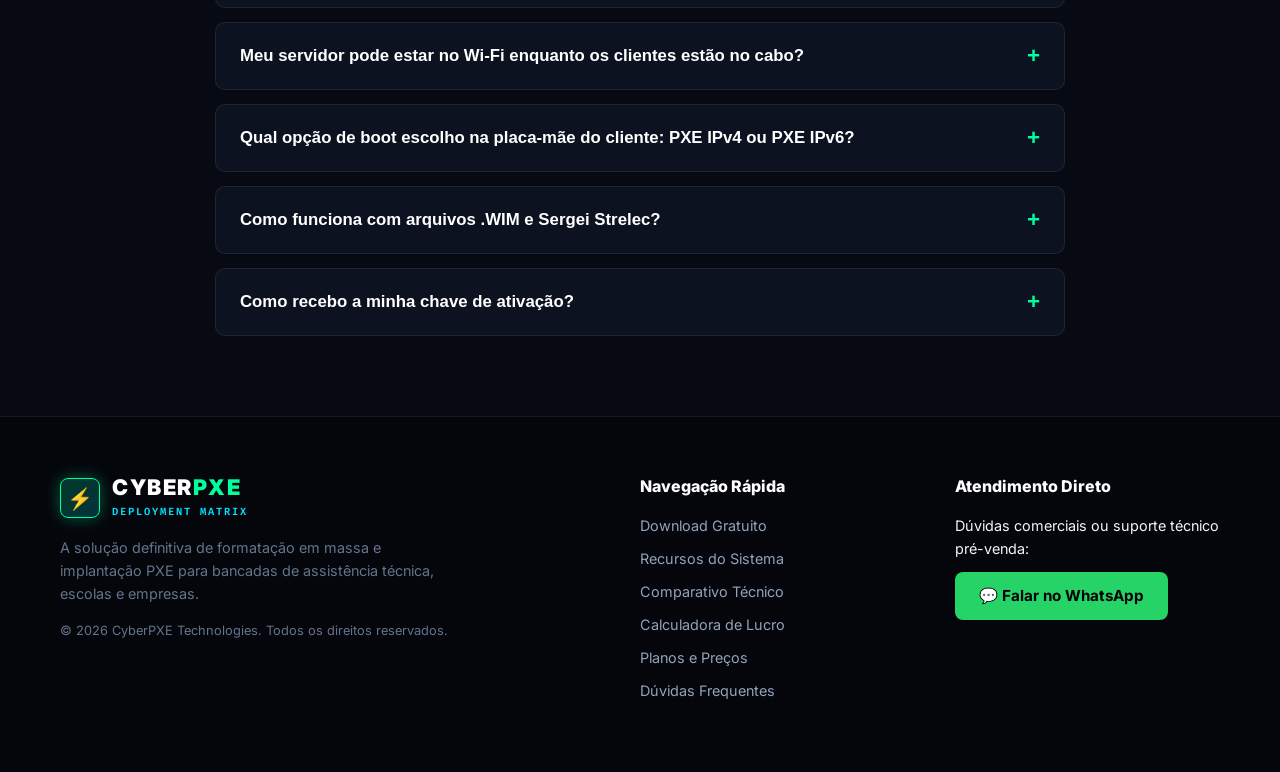
==== commit 842e1999: "Add files via upload" ====
--- a/index.html
+++ b/index.html
@@ -1,792 +1,1682 @@
-<!DOCTYPE html>
-<html lang="pt-BR">
-<head>
-    <meta charset="UTF-8">
-    <meta name="viewport" content="width=device-width, initial-scale=1.0">
-    <title>CyberPXE | Formatação e Boot em Massa via Rede Sem Limites</title>
-    <meta name="description" content="A central definitiva de implantação e boot PXE em rede. Formate até 50 computadores simultaneamente sem pendrive, com suporte a ISO, WIM, Sergei Strelec e bypass Windows 11.">
-    <!-- Google Fonts -->
-    <link rel="preconnect" href="https://fonts.googleapis.com">
-    <link rel="preconnect" href="https://fonts.gstatic.com" crossorigin>
-    <link href="https://fonts.googleapis.com/css2?family=Fira+Code:wght@400;600;700&family=Inter:wght@300;400;500;600;700;800;900&display=swap" rel="stylesheet">
-    <link rel="stylesheet" href="style.css">
-</head>
-<body>
-
-    <!-- Top Announcement Bar -->
-    <div class="announcement-bar">
-        <div class="container announcement-content">
-            <span class="badge-glow">NOVO</span>
-            <span>🚀 <strong>CyberPXE 2.0 Lançado!</strong> Suporte nativo a WinPE Sergei Strelec, WIMboot Microsoft e Bypass Windows 11 sem limites de PCs.</span>
-            <a href="#precos" class="announcement-link">Garantir Licença &rarr;</a>
-        </div>
-    </div>
-
-    <!-- Main Navigation -->
-    <header class="header">
-        <div class="container nav-container">
-            <div class="brand">
-                <div class="brand-icon">⚡</div>
-                <div class="brand-text">
-                    <span class="brand-name">CYBER<span>PXE</span></span>
-                    <span class="brand-sub">DEPLOYMENT MATRIX</span>
-                </div>
-            </div>
-            <nav class="nav-menu">
-                <a href="#recursos" class="nav-link">Recursos</a>
-                <a href="#como-funciona" class="nav-link">Como Funciona</a>
-                <a href="#comparativo" class="nav-link">Comparativo</a>
-                <a href="#simulador" class="nav-link">Simulador de Lucro</a>
-                <a href="#download" class="nav-link">Download</a>
-                <a href="#precos" class="nav-link">Planos</a>
-                <a href="#faq" class="nav-link">Dúvidas</a>
-            </nav>
-            <div class="nav-actions">
-                <a href="#download" class="btn btn-secondary nav-download-btn">
-                    <span>⬇ BAIXAR GRÁTIS</span>
-                </a>
-                <a href="#precos" class="btn btn-primary pulse-btn">QUERO NA MINHA BANCADA</a>
-            </div>
-        </div>
-    </header>
-
-    <!-- Hero Section -->
-    <section class="hero-section">
-        <div class="cyber-grid-overlay"></div>
-        <div class="container hero-content">
-            <div class="hero-badge">
-                <span class="status-dot"></span>
-                <span>TECNOLOGIA PXE PROFISSIONAL DE BANCADA</span>
-            </div>
-            <h1 class="hero-title">
-                Chega de perder horas com pendrives.<br>
-                <span class="highlight-text">Formate até 50 computadores</span><br>
-                ao mesmo tempo direto pela rede.
-            </h1>
-            <p class="hero-subtitle">
-                O <strong>CyberPXE</strong> transforma seu computador ou notebook em um poderoso servidor autônomo de boot. Conecte os cabos de rede, aperte F12 no cliente e instale Windows 10/11 ou suba o <strong>Sergei Strelec</strong> com a sua própria marca e papel de parede na tela.
-            </p>
-
-            <div class="hero-cta-group">
-                <a href="#download" class="btn btn-cta btn-cta-download pulse-btn">
-                    <span class="btn-icon">⬇</span>
-                    <span class="btn-text">
-                        <strong>BAIXAR CYBERPXE GRÁTIS</strong>
-                        <small>Arquivo 7-Zip (.7z) • 5 PCs Free</small>
-                    </span>
-                </a>
-                <a href="#precos" class="btn btn-cta">
-                    <span class="btn-icon">⚡</span>
-                    <span class="btn-text">
-                        <strong>GARANTIR LICENÇA PRO</strong>
-                        <small>PCs Ilimitados • Sem mensalidade</small>
-                    </span>
-                </a>
-                <a href="#video-demo" class="btn btn-secondary">
-                    <span class="btn-play">▶</span>
-                    <span>Ver Vídeo em Ação</span>
-                </a>
-            </div>
-
-            <!-- Trust Highlights -->
-            <div class="hero-features-chips">
-                <div class="chip">✓ Versão Free (Até 5 PCs) • PRO Ilimitada</div>
-                <div class="chip">✓ Bypass Windows 11 (Sem TPM e Conta)</div>
-                <div class="chip">✓ Suporte a ISO, WIM e IMG</div>
-                <div class="chip">✓ Não altera seu roteador (ProxyDHCP)</div>
-                <div class="chip">✓ Tela de Boot com sua Logo</div>
-            </div>
-
-            <!-- Interactive Live Interface Preview Mockup -->
-            <div class="hero-mockup-wrapper">
-                <div class="mockup-header">
-                    <div class="mockup-dots">
-                        <span class="dot dot-red"></span>
-                        <span class="dot dot-yellow"></span>
-                        <span class="dot dot-green"></span>
-                    </div>
-                    <div class="mockup-title">CyberPXE Deployment Server v2.0 - [Painel Web de Controle em Tempo Real]</div>
-                    <div class="mockup-status">ONLINE 🟢</div>
-                </div>
-                <div class="mockup-screen">
-                    <div class="mockup-stats-bar">
-                        <div class="stat-card">
-                            <span class="stat-val" id="stat-active-pcs">14</span>
-                            <span class="stat-lbl">COMPUTADORES NA BANCADA</span>
-                        </div>
-                        <div class="stat-card">
-                            <span class="stat-val text-green">1.0 Gbps</span>
-                            <span class="stat-lbl">VELOCIDADE DE FLUXO</span>
-                        </div>
-                        <div class="stat-card">
-                            <span class="stat-val text-cyan">PROXIE DHCP</span>
-                            <span class="stat-lbl">MODO AUTÔNOMO ATIVO</span>
-                        </div>
-                        <div class="stat-card">
-                            <span class="stat-val text-yellow">0 ERROS</span>
-                            <span class="stat-lbl">DEPLOY ESTÁVEL</span>
-                        </div>
-                    </div>
-                    
-                    <div class="mockup-terminal">
-                        <div class="term-header">
-                            <span>📡 TERMINAL DE EVENTOS DA REDE EM TEMPO REAL</span>
-                            <span class="term-live-tag">LIVE FEED</span>
-                        </div>
-                        <div class="term-body" id="hero-term-feed">
-                            <div class="term-line green">[14:52:10] [DHCP] DHCPOFFER enviado para MAC 1C:39:47:55:37:7A (Dell Optiplex) -> IP: 192.168.15.104</div>
-                            <div class="term-line cyan">[14:52:12] [TFTP] Enviando ipxe-x64.efi para [192.168.15.104] (100% concluído em 0.4s)</div>
-                            <div class="term-line yellow">[14:52:14] [iPXE] Handshake iPXE recebido com sucesso. Carregando menu.ipxe com branding...</div>
-                            <div class="term-line green">[14:52:20] [HTTP] Cliente 192.168.15.104 iniciou boot: [WinPE] Sergei_Strelec_2026.wim via wimboot</div>
-                            <div class="term-line cyan">[14:53:02] [NET] Cliente MAC 00:23:7D:88:12:30 conectou na porta 4 (HP ProDesk) -> Carregando Windows 11 Bypass ISO</div>
-                        </div>
-                    </div>
-                </div>
-            </div>
-        </div>
-    </section>
-
-    <!-- Pain Points / Comparison -->
-    <section class="section pain-section">
-        <div class="container">
-            <div class="section-badge text-center">A REALIDADE DA SUA BANCADA</div>
-            <h2 class="section-title text-center">Você ainda formata computadores como em 2012?</h2>
-            <p class="section-subtitle text-center">Veja a diferença brutal de tempo e produtividade entre o método antigo e o método CyberPXE:</p>
-
-            <div class="comparison-cards-grid">
-                <!-- The Old Way -->
-                <div class="comp-card card-old">
-                    <div class="comp-badge bad">O JEITO ANTIGO (PENDRIVE)</div>
-                    <ul class="comp-list">
-                        <li>❌ <strong>1 computador por vez:</strong> Você precisa esperar um PC terminar para começar outro.</li>
-                        <li>❌ <strong>Pendrives queimando:</strong> Memórias flash corrompem, esquentam e quebram no meio do processo.</li>
-                        <li>❌ <strong>Portas USB ruins:</strong> Conexões frouxas que travam a instalação em 78% gerando retrabalho.</li>
-                        <li>❌ <strong>Bloqueios do Windows 11:</strong> Ter que burlar TPM e conta Microsoft manualmente com comandos de teclado em cada máquina.</li>
-                        <li>❌ <strong>Bancada lenta e desorganizada:</strong> Dias inteiros para entregar 10 computadores de uma empresa ou lote.</li>
-                    </ul>
-                </div>
-
-                <!-- The CyberPXE Way -->
-                <div class="comp-card card-new">
-                    <div class="comp-badge good">O JEITO CYBERPXE (REDE GIGABIT)</div>
-                    <ul class="comp-list">
-                        <li>⚡ <strong>Até 50 computadores simultâneos:</strong> Conectou o cabo de rede no switch, todos formatam juntos.</li>
-                        <li>⚡ <strong>Zero desgaste de pendrives:</strong> Todas as imagens (.iso, .wim, .img) ficam salvas no seu servidor seguro.</li>
-                        <li>⚡ <strong>Velocidade Gigabit pura:</strong> Instalação limpa através de rede cabeada rápida e sem desconexões.</li>
-                        <li>⚡ <strong>Bypass Total Automático:</strong> Pula TPM 2.0, Secure Boot, RAM mínima e exigência de conta online sozinho.</li>
-                        <li>⚡ <strong>Profissionalismo Máximo:</strong> Seu cliente vê a logo e as cores da sua empresa na tela de boot.</li>
-                    </ul>
-                </div>
-            </div>
-        </div>
-    </section>
-
-    <!-- Video Promo Section -->
-    <section class="section video-section" id="video-demo">
-        <div class="container">
-            <div class="section-badge text-center">DEMONSTRAÇÃO COMPLETA</div>
-            <h2 class="section-title text-center">Veja o CyberPXE em ação na prática</h2>
-            <p class="section-subtitle text-center">Entenda em 2 minutos como ele funciona desde o clique no .exe até o boot do cliente.</p>
-
-            <div class="video-container-card">
-                <div class="interactive-video-player" id="video-player-container">
-                    <div class="player-screen" id="player-screen">
-                        <div class="video-slide active" data-step="1">
-                            <div class="slide-badge">PASSO 01 / 04</div>
-                            <h3>Inicie o CyberPXE no seu Computador</h3>
-                            <p>Abra o executável único com 1 duplo-clique. Ele inicia o DHCP Proxy, TFTP e HTTP sem precisar configurar seu roteador.</p>
-                            <div class="slide-graphic terminal-mini">
-                                <div>[OK] Servidor Proxy DHCP rodando na porta 67 (Detectando BIOS & UEFI)</div>
-                                <div>[OK] Servidor HTTP de Alta Performance na porta 26000</div>
-                                <div>[OK] Painel de Controle Web carregado em http://127.0.0.1:26000</div>
-                            </div>
-                        </div>
-                        <div class="video-slide" data-step="2">
-                            <div class="slide-badge">PASSO 02 / 04</div>
-                            <h3>Adicione suas ISOs, IMGs e WinPE WIM</h3>
-                            <p>Copie Windows 10, Windows 11, Sergei Strelec, Hiren's Boot ou Ubuntu para a pasta <code>/iso/</code>. O sistema detecta tudo instantaneamente.</p>
-                            <div class="slide-graphic iso-list-mini">
-                                <span class="iso-chip">📦 Win11_24H2_Pro.iso (5.2 GB)</span>
-                                <span class="iso-chip">📦 Strelec_WinPE_x64.wim (1.8 GB)</span>
-                                <span class="iso-chip">📦 Ghost_DiskImage.img (850 MB)</span>
-                            </div>
-                        </div>
-                        <div class="video-slide" data-step="3">
-                            <div class="slide-badge">PASSO 03 / 04</div>
-                            <h3>Ligue o Computador Cliente e Pressione F12</h3>
-                            <p>Selecione <strong>Boot via Rede (PXE IPv4)</strong>. A placa-mãe baixa o iPXE pela rede em menos de 1 segundo.</p>
-                            <div class="slide-graphic boot-loading-mini">
-                                <div class="pulse-loader"></div>
-                                <span>DHCP DHCPOFFER recebido -> Carregando boot.ipxe -> Conectado!</span>
-                            </div>
-                        </div>
-                        <div class="video-slide" data-step="4">
-                            <div class="slide-badge">PASSO 04 / 04</div>
-                            <h3>A Tela de Boot Gráfica com a Sua Marca Carrega!</h3>
-                            <p>O menu interativo aparece com seu papel de parede, opções de instalação, Memtest e diagnósticos. Selecione e instale!</p>
-                            <div class="slide-graphic menu-preview-mini">
-                                <div class="menu-head">CYBER-PXE // DEPLOYMENT MATRIX</div>
-                                <div class="menu-opt selected">► [WinPE/WIM] Sergei Strelec 2026 Resgate</div>
-                                <div class="menu-opt">► Instalar Windows 11 Pro 64-bit (Bypass TPM)</div>
-                                <div class="menu-opt">► [0] Boot pelo Disco Local (HD/SSD)</div>
-                            </div>
-                        </div>
-                    </div>
-
-                    <!-- Video Controls -->
-                    <div class="player-controls">
-                        <button class="player-btn" id="btn-prev-step">⏮ Anterior</button>
-                        <div class="player-progress-bar">
-                            <div class="progress-fill" id="video-progress-fill"></div>
-                        </div>
-                        <button class="player-btn" id="btn-next-step">Próximo ⏭</button>
-                        <button class="player-btn btn-auto" id="btn-toggle-play">⏸ Pausar Apresentação</button>
-                    </div>
-                </div>
-            </div>
-        </div>
-    </section>
-
-        <!-- Simulator Section -->
-    <section class="section calc-section" id="simulador">
-        <div class="container">
-            <div class="section-badge text-center">SIMULADOR DE RETORNO (ROI)</div>
-            <h2 class="section-title text-center">Quanto tempo e dinheiro o CyberPXE vai te economizar?</h2>
-            <p class="section-subtitle text-center">Selecione um perfil de bancada ou ajuste os seletores e clique em Simular:</p>
-
-            <div class="simulator-presets-wrapper mb-4 text-center" style="margin-bottom: 24px; text-align: center;">
-                <span class="text-xs font-mono text-muted block mb-2 font-bold" style="display:block; margin-bottom: 10px; color: #94a3b8; font-size: 0.8rem; letter-spacing: 1px;">SELECIONE UM PERFIL RÁPIDO DE BANCADA:</span>
-                <div class="simulator-presets" style="display:flex; justify-content:center; gap:8px; flex-wrap:wrap;">
-                    <button type="button" class="preset-btn" onclick="setSimPreset(5, 80, 90, this)">⚙️ Teste Grátis (5 PCs)</button>
-                    <button type="button" class="preset-btn active" onclick="setSimPreset(25, 100, 90, this)">🏢 Bancada Média (25 PCs)</button>
-                    <button type="button" class="preset-btn" onclick="setSimPreset(50, 120, 80, this)">🚀 Assistência Pro (50 PCs)</button>
-                    <button type="button" class="preset-btn" onclick="setSimPreset(100, 150, 90, this)">🏭 Alto Volume (100+ PCs)</button>
-                </div>
-            </div>
-
-            <div class="calculator-card">
-                <div class="calc-inputs">
-                    <div class="calc-group">
-                        <div class="calc-label-row">
-                            <label for="range-pcs">Quantos PCs você formata por mês?</label>
-                            <span class="calc-val-display" id="disp-pcs">25 PCs</span>
-                        </div>
-                        <input type="range" id="range-pcs" min="5" max="200" value="25" step="5" class="custom-range">
-                    </div>
-
-                    <div class="calc-group">
-                        <div class="calc-label-row">
-                            <label for="range-price">Quanto você cobra por formatação?</label>
-                            <span class="calc-val-display" id="disp-price">R$ 100</span>
-                        </div>
-                        <input type="range" id="range-price" min="50" max="300" value="100" step="10" class="custom-range">
-                    </div>
-
-                    <div class="calc-group">
-                        <div class="calc-label-row">
-                            <label for="range-time">Tempo médio gasto por PC no pendrive tradicional:</label>
-                            <span class="calc-val-display" id="disp-time">90 minutos</span>
-                        </div>
-                        <input type="range" id="range-time" min="40" max="150" value="90" step="10" class="custom-range">
-                    </div>
-
-                    <button type="button" class="btn-simulate-calc" id="btn-run-simulation" onclick="recalcSimulation()">
-                        ⚡ SIMULAR ECONOMIA DE BANCADA
-                    </button>
-                </div>
-
-                <div class="calc-results" id="sim-results-box">
-                    <div class="result-box primary" id="box-res-hours">
-                        <span class="res-title">HORAS DE TRABALHO ECONOMIZADAS / MÊS</span>
-                        <span class="res-num text-green" id="res-hours">28 Horas</span>
-                        <small>Mais de 3 dias inteiros de trabalho braçal economizados todo mês!</small>
-                    </div>
-
-                    <div class="result-box" id="box-res-money">
-                        <span class="res-title">CAPACIDADE DE FATURAMENTO EXTRA</span>
-                        <span class="res-num text-cyan" id="res-extra-money">R$ 2.500</span>
-                        <small>Ao atender mais clientes no mesmo tempo sem aumentar sua equipe.</small>
-                    </div>
-
-                    <div class="result-box" id="box-res-payback">
-                        <span class="res-title">RETORNO DO INVESTIMENTO</span>
-                        <span class="res-num text-yellow" id="res-payback">2 FORMATAÇÕES</span>
-                        <small>Com apenas 2 computadores formatados, o CyberPXE já se pagou 100%!</small>
-                    </div>
-                </div>
-            </div>
-        </div>
-    </section>
-
-    <!-- Features Breakdown -->
-    <section class="section features-section" id="recursos">
-        <div class="container">
-            <div class="section-badge text-center">RECURSOS DE NÍVEL MILITAR</div>
-            <h2 class="section-title text-center">Construído para quem vive de bancada e TI</h2>
-            <p class="section-subtitle text-center">Todas as ferramentas que você sempre sonhou ter em um único software sem enrolação.</p>
-
-            <div class="features-grid">
-                <!-- Feature 1 -->
-                <div class="feature-card">
-                    <div class="feat-icon">⚡</div>
-                    <h3>Versão Free (5 PCs) & Licença PRO (Ilimitada)</h3>
-                    <p>A versão gratuita possui trava limitada a até <strong>05 computadores simultâneos</strong> para teste real na bancada. Ao ativar a Licença PRO, a trava é eliminada definitivamente, permitindo formatar 10, 50 ou 100 máquinas em lote simultaneamente.</p>
-                </div>
-
-                <!-- Feature 2 -->
-                <div class="feature-card">
-                    <div class="feat-icon">🛠️</div>
-                    <h3>Suporte a WinPE Sergei Strelec & WIM</h3>
-                    <p>Suba o lendário Sergei Strelec, Hiren's Boot ou qualquer imagem WIM direto pela rede em segundos utilizando o acelerador <code>wimboot</code> da Microsoft.</p>
-                </div>
-
-                <!-- Feature 3 -->
-                <div class="feature-card">
-                    <div class="feat-icon">🛡️</div>
-                    <h3>Bypass Windows 11 Automático</h3>
-                    <p>Injeção direta de arquivos Unattend XML que ignoram as exigências de TPM 2.0, Secure Boot, limite de 8GB de RAM e a obrigatoriedade de conta Microsoft.</p>
-                </div>
-
-                <!-- Feature 4 -->
-                <div class="feature-card">
-                    <div class="feat-icon">🎨</div>
-                    <h3>Branding & Papel de Parede Personalizado</h3>
-                    <p>Coloque a logomarca da sua assistência, seu papel de parede em alta definição, cores customizadas e fontes do Windows na tela de boot dos seus clientes.</p>
-                </div>
-
-                <!-- Feature 5 -->
-                <div class="feature-card">
-                    <div class="feat-icon">🌐</div>
-                    <h3>ProxyDHCP Inteligente (Plug & Play)</h3>
-                    <p>Não precisa mudar as configurações do roteador do seu cliente ou da sua empresa. O CyberPXE injeta o boot PXE de forma invisível e segura na rede.</p>
-                </div>
-
-                <!-- Feature 6 -->
-                <div class="feature-card">
-                    <div class="feat-icon">📊</div>
-                    <h3>Terminal de Logs ao Vivo & Deduplicação</h3>
-                    <p>Monitore cada requisição DHCP, TFTP e HTTP em tempo real, com filtros rápidos por MAC/IP, bipe sonoro de conexão e gravação de histórico de sessão.</p>
-                </div>
-
-                <!-- Feature 7 -->
-                <div class="feature-card">
-                    <div class="feat-icon">🔒</div>
-                    <h3>Proteção de Imagens por Senha</h3>
-                    <p>Precisa proteger uma ISO corporativa ou imagem com dados sensíveis? Defina senhas individuais para qualquer sistema diretamente no painel web.</p>
-                </div>
-
-                <!-- Feature 8 -->
-                <div class="feature-card">
-                    <div class="feat-icon">🚀</div>
-                    <h3>Executável 100% Autônomo (.EXE)</h3>
-                    <p>Sem dependências, sem instalar Python, sem mexer com IIS ou Apache. Basta dar duplo clique no executável portátil de 16MB e usar.</p>
-                </div>
-
-                <!-- Feature 9 -->
-                <div class="feature-card">
-                    <div class="feat-icon">⚡</div>
-                    <h3>Wake-on-LAN (WoL) em Massa</h3>
-                    <p>Ligue todos os computadores da bancada com 1 único clique no painel ou envie comandos remotos de reiniciar e desligar sem levantar da sua cadeira.</p>
-                </div>
-
-                <!-- Feature 10 -->
-                <div class="feature-card">
-                    <div class="feat-icon">🛠️</div>
-                    <h3>Toolkit OEM de Pós-Instalação & Drag and Drop</h3>
-                    <p>Arraste e solte instaladores próprios (.exe, .msi) ou use pacotes oficiais Winget. Aplicação silenciosa sem intervenção e personalização com sua marca no Windows.</p>
-                </div>
-
-                <!-- Feature 11 -->
-                <div class="feature-card">
-                    <div class="feat-icon">📲</div>
-                    <h3>Notificações no Telegram</h3>
-                    <p>Receba alertas em tempo real no seu celular quando uma máquina conectar, iniciar o boot ou concluir a instalação com sucesso.</p>
-                </div>
-
-                <!-- Feature 12 -->
-                <div class="feature-card">
-                    <div class="feat-icon">⚡</div>
-                    <h3>Deploy Remoto Zero-Touch</h3>
-                    <p>Envie ordens de instalação de imagem diretamente para qualquer computador conectado na lista de clientes, sem precisar que um técnico vá até a máquina física.</p>
-                </div>
-            </div>
-        </div>
-    </section>
-
-    <!-- Comparison Table: CyberPXE vs Competitors -->
-    <section class="section comp-table-section" id="comparativo">
-        <div class="container">
-            <div class="section-badge text-center">TABELA COMPARATIVA</div>
-            <h2 class="section-title text-center">Por que o CyberPXE é imbatível?</h2>
-            <p class="section-subtitle text-center">Compare e veja por que nenhum método tradicional ou concorrente chega perto:</p>
-
-            <div class="table-responsive">
-                <table class="styled-table">
-                    <thead>
-                        <tr>
-                            <th>Recursos & Capacidades</th>
-                            <th class="col-highlight">CYBERPXE</th>
-                            <th>PENDRIVE TRADICIONAL</th>
-                            <th>iVENTOY</th>
-                            <th>WDS (MICROSOFT)</th>
-                        </tr>
-                    </thead>
-                    <tbody>
-                        <tr>
-                            <td><strong>Computadores Simultâneos</strong></td>
-                            <td class="col-highlight text-green"><strong>5 PCs (Grátis) / ILIMITADO (PRO)</strong></td>
-                            <td class="text-red">1 por vez</td>
-                            <td class="text-yellow">Trava em 5 (Grátis)</td>
-                            <td>Requer licenças CAL</td>
-                        </tr>
-                        <tr>
-                            <td><strong>Sistema Operacional do Servidor</strong></td>
-                            <td class="col-highlight text-green">Qualquer Windows 10/11</td>
-                            <td>N/A</td>
-                            <td>Windows / Linux</td>
-                            <td class="text-red">Exige Windows Server</td>
-                        </tr>
-                        <tr>
-                            <td><strong>Personalização com Sua Marca</strong></td>
-                            <td class="col-highlight text-green">Total (Logo, Wallpapers, Cores)</td>
-                            <td class="text-red">Nenhuma</td>
-                            <td class="text-red">Fixo com marca iVentoy</td>
-                            <td class="text-red">Tela preta padrão</td>
-                        </tr>
-                        <tr>
-                            <td><strong>Suporte a WinPE / Sergei Strelec</strong></td>
-                            <td class="col-highlight text-green">Nativo com Wimboot</td>
-                            <td>Apenas 1 por pendrive</td>
-                            <td class="text-yellow">Instável em WIM puro</td>
-                            <td class="text-red">Apenas WIM homologado</td>
-                        </tr>
-                        <tr>
-                            <td><strong>Bypass Windows 11 Automático</strong></td>
-                            <td class="col-highlight text-green">Incluso (TPM, Conta, RAM)</td>
-                            <td class="text-yellow">Exige edição de ISO</td>
-                            <td class="text-yellow">Básico</td>
-                            <td class="text-red">Não suportado</td>
-                        </tr>
-                        <tr>
-                            <td><strong>Facilidade de Instalação</strong></td>
-                            <td class="col-highlight text-green">1 Executável portátil (.exe)</td>
-                            <td>Gravar ISO por ISO</td>
-                            <td>Binário externo</td>
-                            <td class="text-red">Horas de configuração</td>
-                        </tr>
-                        <tr>
-                            <td><strong>Deploy Remoto Zero-Touch (Pelo Painel)</strong></td>
-                            <td class="col-highlight text-green">Sim (1 Clique na Matriz)</td>
-                            <td class="text-red">Não (Exige operador físico)</td>
-                            <td class="text-red">Não Suportado</td>
-                            <td class="text-yellow">Complexo</td>
-                        </tr>
-                        <tr>
-                            <td><strong>Controle Remoto de Bancada (WoL & Desligar)</strong></td>
-                            <td class="col-highlight text-green">Sim (Botão Circular de Energia)</td>
-                            <td class="text-red">Não</td>
-                            <td class="text-red">Não</td>
-                            <td class="text-red">Não</td>
-                        </tr>
-                        <tr>
-                            <td><strong>Notificações em Tempo Real no Telegram</strong></td>
-                            <td class="col-highlight text-green">Sim (Alertas Push no Celular)</td>
-                            <td class="text-red">Não</td>
-                            <td class="text-red">Não</td>
-                            <td class="text-red">Não</td>
-                        </tr>
-                        <tr>
-                            <td><strong>Personalização Visual com Fontes Windows</strong></td>
-                            <td class="col-highlight text-green">Sim (Fontes Reais + Wallpapers)</td>
-                            <td class="text-red">Não</td>
-                            <td class="text-red">Não</td>
-                            <td class="text-red">Não</td>
-                        </tr>
-                        <tr>
-                            <td><strong>Injeção de Identidade Visual OEM no Windows</strong></td>
-                            <td class="col-highlight text-green">Sim (Logo e Telefone no Sobre)</td>
-                            <td class="text-red">Não</td>
-                            <td class="text-red">Não</td>
-                            <td class="text-yellow">Apenas Sysprep</td>
-                        </tr>
-                        <tr>
-                            <td><strong>Custo / Investimento</strong></td>
-                            <td class="col-highlight text-green"><strong>Acesso Vitalício Único</strong></td>
-                            <td>Gasto constante com pendrives</td>
-                            <td class="text-yellow">US$ 49/ano recorrente</td>
-                            <td class="text-red">R$ 5.000+ em licenças</td>
-                        </tr>
-                    </tbody>
-                </table>
-            </div>
-        </div>
-    </section>
-
-    <!-- Depoimentos removidos -->
-
-    <!-- Download Section -->
-    <section class="section download-section" id="download">
-        <div class="container">
-            <div class="section-badge text-center">DOWNLOAD GRATUITO</div>
-            <h2 class="section-title text-center">Baixe o CyberPXE e teste hoje mesmo na sua bancada</h2>
-            <p class="section-subtitle text-center">
-                Experimente a velocidade da formatação em massa por rede. Sem instalação, 100% portátil e pronto para uso no Windows.
-            </p>
-
-            <div class="download-card-wrapper">
-                <div class="download-card">
-                    <div class="download-card-header">
-                        <div class="download-os-icon">🪟</div>
-                        <div>
-                            <span class="download-tag">VERSÃO OFICIAL 2.0 • WINDOWS 10 / 11 (64-BIT)</span>
-                            <h3 class="download-title">CyberPXE Limited Edition (Free)</h3>
-                        </div>
-                    </div>
-
-                    <div class="download-info-chips">
-                        <span class="chip-item">⚡ Arquivo 7-Zip (.7z)</span>
-                        <span class="chip-item">🛡️ Até 05 PCs Simultâneos</span>
-                        <span class="chip-item">🚀 Bypass Win 11 Incluso</span>
-                        <span class="chip-item">📦 Tamanho: ~25 MB</span>
-                    </div>
-
-                    <p class="download-desc">
-                        Acompanha o executável oficial, todos os bootloaders iPXE (UEFI 32/64, BIOS Legacy, ARM64), wimboot oficial, templates de resposta automática e interface web estilo hacker com monitoramento de clientes em tempo real.
-                    </p>
-
-                    <div class="download-buttons-group">
-                        <a href="CyberPXE-Limited.7z" class="btn btn-download-primary pulse-btn" id="btn-download-cyberpxe">
-                            <span class="btn-icon">⬇</span>
-                            <span class="btn-text">
-                                <strong>BAIXAR CYBERPXE LIMITED (.7Z)</strong>
-                                <small>Download Direto • Arquivo 7-Zip Oficial</small>
-                            </span>
-                        </a>
-                    </div>
-
-                    <div class="download-steps">
-                        <div class="d-step">
-                            <span class="step-num">1</span>
-                            <span class="step-txt">Baixe e extraia o arquivo <code>.7z</code> (com 7-Zip ou WinRAR) em qualquer pasta.</span>
-                        </div>
-                        <div class="d-step">
-                            <span class="step-num">2</span>
-                            <span class="step-txt">Coloque suas ISOs do Windows ou Linux dentro da pasta <code>iso/</code>.</span>
-                        </div>
-                        <div class="d-step">
-                            <span class="step-num">3</span>
-                            <span class="step-txt">Execute o <code>CyberPXE-Limited.exe</code> com privilégios de Administrador e autorize as portas no Firewall do Windows!</span>
-                        </div>
-                    </div>
-                </div>
-            </div>
-        </div>
-    </section>
-
-    <!-- Pricing Section -->
-    <section class="section pricing-section" id="precos">
-        <div class="container">
-            <div class="section-badge text-center">ACESSO IMEDIATO</div>
-            <h2 class="section-title text-center">Escolha o plano ideal para a sua bancada</h2>
-            <p class="section-subtitle text-center">Pagamento único sem pegadinhas nem mensalidades. Adquira uma vez e use para sempre.</p>
-
-            <div class="pricing-cards-grid">
-                <!-- Plan 1 -->
-                <div class="price-card">
-                    <div class="price-header">
-                        <span class="plan-tag">TÉCNICO INICIANTE</span>
-                        <h3 class="plan-name">Plano Autônomo</h3>
-                        <p class="plan-desc">Ideal para técnicos que trabalham sozinhos e atendem clientes a domicílio ou pequena bancada.</p>
-                        <div class="plan-price">
-                            <span class="currency">R$</span>
-                            <span class="amount">197</span>
-                            <span class="period">pagamento único</span>
-                        </div>
-                    </div>
-                    <ul class="plan-perks">
-                        <li>✓ <strong>1 Licença Vitalícia</strong> vinculada à máquina</li>
-                        <li>✓ Até <strong>20 computadores simultâneos</strong></li>
-                        <li>✓ Suporte nativo a <strong>ISO e IMG</strong></li>
-                        <li>✓ Injeção de Bypass Windows 11</li>
-                        <li>✓ ProxyDHCP Inteligente integrado</li>
-                        <li>✓ Manual de Início Rápido em PDF</li>
-                    </ul>
-                    <a href="https://wa.me/5511999999999?text=Ol%C3%A1!%20Quero%20adquirir%20o%20CyberPXE%20Plano%20Aut%C3%B4nomo" class="btn btn-card-outline" target="_blank">GARANTIR PLANO AUTÔNOMO</a>
-                </div>
-
-                <!-- Plan 2 (Highlighted) -->
-                <div class="price-card featured">
-                    <div class="featured-ribbon">MAIS POPULAR ⭐</div>
-                    <div class="price-header">
-                        <span class="plan-tag">BANCADA PROFISSIONAL</span>
-                        <h3 class="plan-name">Plano Assistência Pro</h3>
-                        <p class="plan-desc">O pacote completo para lojas de informática, assistências técnicas e profissionais de alto volume.</p>
-                        <div class="plan-price">
-                            <span class="currency">R$</span>
-                            <span class="amount">297</span>
-                            <span class="period">pagamento único</span>
-                        </div>
-                    </div>
-                    <ul class="plan-perks">
-                        <li>⭐ <strong>Conexões 100% ILIMITADAS</strong> (Sem teto de PCs)</li>
-                        <li>⭐ <strong>Suporte Completo a WIM / Sergei Strelec / Hiren's</strong></li>
-                        <li>⭐ <strong>Personalização White-Label Total</strong> (Sua Logo e Wallpaper)</li>
-                        <li>⭐ Pacote de Temas Exclusivos (Cyberpunk, Matrix, Clean)</li>
-                        <li>⭐ Terminal ao vivo com filtros e bipe sonoro</li>
-                        <li>⭐ Chave Permanente de Hardware</li>
-                        <li>⭐ Suporte Prioritário via WhatsApp</li>
-                    </ul>
-                    <a href="https://wa.me/5511999999999?text=Ol%C3%A1!%20Quero%20adquirir%20o%20CyberPXE%20Plano%20Bancada%20Pro" class="btn btn-primary pulse-btn" target="_blank">QUERO O PLANO PRO (ILIMITADO)</a>
-                </div>
-
-                <!-- Plan 3 -->
-                <div class="price-card">
-                    <div class="price-header">
-                        <span class="plan-tag">CORPORATIVO & ESCOLAS</span>
-                        <h3 class="plan-name">Plano Multi-Servidor</h3>
-                        <p class="plan-desc">Para empresas com múltiplos servidores, colégios, universidades ou franquias de informática.</p>
-                        <div class="plan-price">
-                            <span class="currency">R$</span>
-                            <span class="amount">597</span>
-                            <span class="period">pagamento único</span>
-                        </div>
-                    </div>
-                    <ul class="plan-perks">
-                        <li>✓ <strong>Até 3 Servidores CyberPXE</strong> autorizados</li>
-                        <li>✓ Conexões Ilimitadas por servidor</li>
-                        <li>✓ Pacote de Implantação e Scripts unattended prontos</li>
-                        <li>✓ Consultoria de Otimização de Rede via AnyDesk/TeamViewer</li>
-                        <li>✓ Emissão de Nota Fiscal para Empresas (CNPJ)</li>
-                        <li>✓ Acesso antecipado a novas atualizações</li>
-                    </ul>
-                    <a href="https://wa.me/5511999999999?text=Ol%C3%A1!%20Gostaria%20de%20um%20or%C3%A7amento%20do%20CyberPXE%20para%20minha%20empresa" class="btn btn-card-outline" target="_blank">FALAR COM CONSULTOR B2B</a>
-                </div>
-            </div>
-
-            <!-- Guarantee Box -->
-            <div class="guarantee-box">
-                <div class="guarantee-badge">🛡️ 7 DIAS</div>
-                <div class="guarantee-text">
-                    <h4>GARANTIA INCONDICIONAL DE SATISFAÇÃO DE 7 DIAS</h4>
-                    <p>Teste o CyberPXE na sua bancada. Se por qualquer motivo você achar que ele não economizou seu tempo ou não funcionou perfeitamente na sua rede, basta nos enviar uma única mensagem no WhatsApp e devolvemos 100% do seu dinheiro na hora. Sem perguntas e sem ressentimentos.</p>
-                </div>
-            </div>
-        </div>
-    </section>
-
-    <!-- FAQ Section -->
-    <section class="section faq-section" id="faq">
-        <div class="container">
-            <div class="section-badge text-center">TIRE SUAS DÚVIDAS</div>
-            <h2 class="section-title text-center">Perguntas Frequentes (FAQ)</h2>
-            <p class="section-subtitle text-center">Tudo o que você precisa saber antes de adquirir o CyberPXE:</p>
-
-            <div class="faq-accordion">
-                <div class="faq-item">
-                    <button class="faq-question">
-                        <span>A versão gratuita possui trava de computadores?</span>
-                        <span class="faq-toggle">+</span>
-                    </button>
-                    <div class="faq-answer">
-                        <p><strong>Sim!</strong> A versão gratuita possui sim uma trava que limita o uso a até <strong>05 computadores simultâneos</strong> na bancada, permitindo que você teste o boot PXE, DHCP e ISOs sem pagar nada. Ao adquirir a <strong>Licença PRO</strong>, essa trava é permanentemente removida, liberando computadores 100% ilimitados, além de desbloquear Wake-on-LAN, Deploy Remoto Zero-Touch, Notificações Telegram e personalização da tela de boot.</p>
-                    </div>
-                </div>
-
-                <div class="faq-item">
-                    <button class="faq-question">
-                        <span>Preciso mexer no roteador da minha empresa ou do cliente?</span>
-                        <span class="faq-toggle">+</span>
-                    </button>
-                    <div class="faq-answer">
-                        <p><strong>Não!</strong> O CyberPXE possui a tecnologia <strong>ProxyDHCP</strong>. Ele detecta os computadores que pedem boot na rede e responde apenas a eles sem interferir nos IPs ou no DHCP padrão do seu roteador (você não precisa trocar gateway, DNS nem desligar seu Wi-Fi).</p>
-                    </div>
-                </div>
-
-                <div class="faq-item">
-                    <button class="faq-question">
-                        <span>Meu servidor pode estar no Wi-Fi enquanto os clientes estão no cabo?</span>
-                        <span class="faq-toggle">+</span>
-                    </button>
-                    <div class="faq-answer">
-                        <p>Para o servidor CyberPXE, a melhor prática é que ele esteja conectado via <strong>cabo de rede (Ethernet)</strong> no mesmo switch onde os clientes estão plugados. Isso garante velocidade máxima Gigabit e evita que pacotes de broadcast do PXE sejam filtrados pelo ponto de acesso Wi-Fi.</p>
-                    </div>
-                </div>
-
-                <div class="faq-item">
-                    <button class="faq-question">
-                        <span>Qual opção de boot escolho na placa-mãe do cliente: PXE IPv4 ou PXE IPv6?</span>
-                        <span class="faq-toggle">+</span>
-                    </button>
-                    <div class="faq-answer">
-                        <p>Escolha sempre <strong>PXE IPv4</strong>. O CyberPXE opera nativamente na pilha IPv4, garantindo 100% de compatibilidade tanto com placas-mãe antigas BIOS Legacy quanto com UEFI modernas de 64 bits.</p>
-                    </div>
-                </div>
-
-                <div class="faq-item">
-                    <button class="faq-question">
-                        <span>Como funciona com arquivos .WIM e Sergei Strelec?</span>
-                        <span class="faq-toggle">+</span>
-                    </button>
-                    <div class="faq-answer">
-                        <p>O CyberPXE já vem com a cadeia oficial de boot da Microsoft (BCD, boot.sdi, bootmgr e bootmgfw.efi) pré-configurada em <code>boot/wim_assets/</code>. Você só precisa colocar o arquivo <code>.wim</code> na pasta <code>iso/</code> que ele é carregado diretamente na memória RAM do cliente pelo <code>wimboot</code> em segundos.</p>
-                    </div>
-                </div>
-
-                <div class="faq-item">
-                    <button class="faq-question">
-                        <span>Como recebo a minha chave de ativação?</span>
-                        <span class="faq-toggle">+</span>
-                    </button>
-                    <div class="faq-answer">
-                        <p>Assim que abrir o programa, ele exibirá o seu <strong>Machine ID</strong> de hardware exclusivo. Você nos envia esse código e geramos a sua <strong>Chave de Licença Permanente</strong> imediatamente via WhatsApp ou e-mail.</p>
-                    </div>
-                </div>
-            </div>
-        </div>
-    </section>
-
-    <!-- Footer -->
-    <footer class="footer">
-        <div class="container footer-content">
-            <div class="footer-brand">
-                <div class="brand">
-                    <div class="brand-icon">⚡</div>
-                    <div class="brand-text">
-                        <span class="brand-name">CYBER<span>PXE</span></span>
-                        <span class="brand-sub">DEPLOYMENT MATRIX</span>
-                    </div>
-                </div>
-                <p>A solução definitiva de formatação em massa e implantação PXE para bancadas de assistência técnica, escolas e empresas.</p>
-                <div class="copyright">© 2026 CyberPXE Technologies. Todos os direitos reservados.</div>
-            </div>
-
-            <div class="footer-links">
-                <h4>Navegação Rápida</h4>
-                <ul>
-                    <li><a href="#download">Download Gratuito</a></li>
-                    <li><a href="#recursos">Recursos do Sistema</a></li>
-                    <li><a href="#comparativo">Comparativo Técnico</a></li>
-                    <li><a href="#calculadora">Calculadora de Lucro</a></li>
-                    <li><a href="#precos">Planos e Preços</a></li>
-                    <li><a href="#faq">Dúvidas Frequentes</a></li>
-                </ul>
-            </div>
-
-            <div class="footer-cta">
-                <h4>Atendimento Direto</h4>
-                <p>Dúvidas comerciais ou suporte técnico pré-venda:</p>
-                <a href="https://wa.me/5511999999999?text=Ol%C3%A1!%20Gostaria%20de%20tirar%20uma%20d%C3%BAvida%20sobre%20o%20CyberPXE" class="btn btn-whatsapp" target="_blank">
-                    <span>💬 Falar no WhatsApp</span>
-                </a>
-            </div>
-        </div>
-    </footer>
-
-    <!-- Floating WhatsApp Button -->
-    <a href="https://wa.me/5511999999999?text=Ol%C3%A1!%20Tenho%20interesse%20no%20CyberPXE" class="floating-wa" target="_blank" title="Falar com Suporte">
-        💬
-    </a>
-
-    <script src="script.js"></script>
-</body>
-</html>
+<!DOCTYPE html>+
+<html lang="pt-BR">+
+<head>+
+    <meta charset="UTF-8">+
+    <meta name="viewport" content="width=device-width, initial-scale=1.0">+
+    <title>CyberPXE | Formatação e Boot em Massa via Rede Sem Limites</title>+
+    <meta name="description" content="A central definitiva de implantação e boot PXE em rede. Formate até 50 computadores simultaneamente sem pendrive, com suporte a ISO, WIM, Sergei Strelec e bypass Windows 11.">+
+    <!-- Google Fonts -->+
+    <link rel="preconnect" href="https://fonts.googleapis.com">+
+    <link rel="preconnect" href="https://fonts.gstatic.com" crossorigin>+
+    <link href="https://fonts.googleapis.com/css2?family=Fira+Code:wght@400;600;700&family=Inter:wght@300;400;500;600;700;800;900&display=swap" rel="stylesheet">+
+    <link rel="stylesheet" href="style.css">+
+</head>+
+<body>+
++
+    <!-- Top Announcement Bar -->+
+    <div class="announcement-bar">+
+        <div class="container announcement-content">+
+            <span class="badge-glow">NOVO</span>+
+            <span>🚀 <strong>CyberPXE 2.0 Lançado!</strong> Suporte nativo a WinPE Sergei Strelec, WIMboot Microsoft e Bypass Windows 11 sem limites de PCs.</span>+
+            <a href="#precos" class="announcement-link">Garantir Licença &rarr;</a>+
+        </div>+
+    </div>+
++
+    <!-- Main Navigation -->+
+    <header class="header">+
+        <div class="container nav-container">+
+            <div class="brand">+
+                <div class="brand-icon">⚡</div>+
+                <div class="brand-text">+
+                    <span class="brand-name">CYBER<span>PXE</span></span>+
+                    <span class="brand-sub">DEPLOYMENT MATRIX</span>+
+                </div>+
+            </div>+
+            <nav class="nav-menu">+
+                <a href="#recursos" class="nav-link">Recursos</a>+
+                <a href="#tela-boot" class="nav-link">Tela de Boot</a>+
+                <a href="#como-funciona" class="nav-link">Como Funciona</a>+
+                <a href="#comparativo" class="nav-link">Comparativo</a>+
+                <a href="#simulador" class="nav-link">Simulador de Lucro</a>+
+                <a href="#download" class="nav-link">Download</a>+
+                <a href="#precos" class="nav-link">Planos</a>+
+                <a href="#faq" class="nav-link">Dúvidas</a>+
+            </nav>+
+            <div class="nav-actions">+
+                <a href="#download" class="btn btn-secondary nav-download-btn">+
+                    <span>⬇ BAIXAR GRÁTIS</span>+
+                </a>+
+                <a href="#precos" class="btn btn-primary pulse-btn">QUERO NA MINHA BANCADA</a>+
+            </div>+
+        </div>+
+    </header>+
++
+    <!-- Hero Section -->+
+    <section class="hero-section">+
+        <div class="cyber-grid-overlay"></div>+
+        <div class="container hero-content">+
+            <div class="hero-badge">+
+                <span class="status-dot"></span>+
+                <span>TECNOLOGIA PXE PROFISSIONAL DE BANCADA</span>+
+            </div>+
+            <h1 class="hero-title">+
+                Chega de perder horas com pendrives.<br>+
+                <span class="highlight-text">Formate até 50 computadores</span><br>+
+                ao mesmo tempo direto pela rede.+
+            </h1>+
+            <p class="hero-subtitle">+
+                O <strong>CyberPXE</strong> transforma seu computador ou notebook em um poderoso servidor autônomo de boot. Conecte os cabos de rede, aperte F12 no cliente e instale Windows 10/11 ou suba o <strong>Sergei Strelec</strong> com a sua própria marca e papel de parede na tela.+
+            </p>+
++
+            <div class="hero-cta-group">+
+                <a href="#download" class="btn btn-cta btn-cta-download pulse-btn">+
+                    <span class="btn-icon">⬇</span>+
+                    <span class="btn-text">+
+                        <strong>BAIXAR CYBERPXE GRÁTIS</strong>+
+                        <small>Arquivo 7-Zip (.7z) • 5 PCs Free</small>+
+                    </span>+
+                </a>+
+                <a href="#precos" class="btn btn-cta">+
+                    <span class="btn-icon">⚡</span>+
+                    <span class="btn-text">+
+                        <strong>GARANTIR LICENÇA PRO</strong>+
+                        <small>PCs Ilimitados • Sem mensalidade</small>+
+                    </span>+
+                </a>+
+                <a href="#video-demo" class="btn btn-secondary">+
+                    <span class="btn-play">▶</span>+
+                    <span>Ver Vídeo em Ação</span>+
+                </a>+
+            </div>+
++
+            <!-- Trust Highlights -->+
+            <div class="hero-features-chips">+
+                <div class="chip">✓ Versão Free (Até 5 PCs) • PRO Ilimitada</div>+
+                <div class="chip">✓ Bypass Windows 11 (Sem TPM e Conta)</div>+
+                <div class="chip">✓ Suporte a ISO, WIM e IMG</div>+
+                <div class="chip">✓ Não altera seu roteador (ProxyDHCP)</div>+
+                <div class="chip">✓ Tela de Boot com sua Logo</div>+
+            </div>+
++
+            <!-- Interactive Live Interface Preview Mockup -->+
+            <div class="hero-mockup-wrapper">+
+                <div class="mockup-header">+
+                    <div class="mockup-dots">+
+                        <span class="dot dot-red"></span>+
+                        <span class="dot dot-yellow"></span>+
+                        <span class="dot dot-green"></span>+
+                    </div>+
+                    <div class="mockup-title">CyberPXE Deployment Server v2.0 - [Painel Web de Controle em Tempo Real]</div>+
+                    <div class="mockup-status">ONLINE 🟢</div>+
+                </div>+
+                <div class="mockup-screen">+
+                    <div class="mockup-stats-bar">+
+                        <div class="stat-card">+
+                            <span class="stat-val" id="stat-active-pcs">14</span>+
+                            <span class="stat-lbl">COMPUTADORES NA BANCADA</span>+
+                        </div>+
+                        <div class="stat-card">+
+                            <span class="stat-val text-green">1.0 Gbps</span>+
+                            <span class="stat-lbl">VELOCIDADE DE FLUXO</span>+
+                        </div>+
+                        <div class="stat-card">+
+                            <span class="stat-val text-cyan">PROXIE DHCP</span>+
+                            <span class="stat-lbl">MODO AUTÔNOMO ATIVO</span>+
+                        </div>+
+                        <div class="stat-card">+
+                            <span class="stat-val text-yellow">0 ERROS</span>+
+                            <span class="stat-lbl">DEPLOY ESTÁVEL</span>+
+                        </div>+
+                    </div>+
+                    +
+                    <div class="mockup-terminal">+
+                        <div class="term-header">+
+                            <span>📡 TERMINAL DE EVENTOS DA REDE EM TEMPO REAL</span>+
+                            <span class="term-live-tag">LIVE FEED</span>+
+                        </div>+
+                        <div class="term-body" id="hero-term-feed">+
+                            <div class="term-line green">[14:52:10] [DHCP] DHCPOFFER enviado para MAC 1C:39:47:55:37:7A (Dell Optiplex) -> IP: 192.168.15.104</div>+
+                            <div class="term-line cyan">[14:52:12] [TFTP] Enviando ipxe-x64.efi para [192.168.15.104] (100% concluído em 0.4s)</div>+
+                            <div class="term-line yellow">[14:52:14] [iPXE] Handshake iPXE recebido com sucesso. Carregando menu.ipxe com branding...</div>+
+                            <div class="term-line green">[14:52:20] [HTTP] Cliente 192.168.15.104 iniciou boot: [WinPE] Sergei_Strelec_2026.wim via wimboot</div>+
+                            <div class="term-line cyan">[14:53:02] [NET] Cliente MAC 00:23:7D:88:12:30 conectou na porta 4 (HP ProDesk) -> Carregando Windows 11 Bypass ISO</div>+
+                        </div>+
+                    </div>+
+                </div>+
+            </div>+
+        </div>+
+    </section>+
++
+    <!-- Pain Points / Comparison -->+
+    <section class="section pain-section">+
+        <div class="container">+
+            <div class="section-badge text-center">A REALIDADE DA SUA BANCADA</div>+
+            <h2 class="section-title text-center">Você ainda formata computadores como em 2012?</h2>+
+            <p class="section-subtitle text-center">Veja a diferença brutal de tempo e produtividade entre o método antigo e o método CyberPXE:</p>+
++
+            <div class="comparison-cards-grid">+
+                <!-- The Old Way -->+
+                <div class="comp-card card-old">+
+                    <div class="comp-badge bad">O JEITO ANTIGO (PENDRIVE)</div>+
+                    <ul class="comp-list">+
+                        <li>❌ <strong>1 computador por vez:</strong> Você precisa esperar um PC terminar para começar outro.</li>+
+                        <li>❌ <strong>Pendrives queimando:</strong> Memórias flash corrompem, esquentam e quebram no meio do processo.</li>+
+                        <li>❌ <strong>Portas USB ruins:</strong> Conexões frouxas que travam a instalação em 78% gerando retrabalho.</li>+
+                        <li>❌ <strong>Bloqueios do Windows 11:</strong> Ter que burlar TPM e conta Microsoft manualmente com comandos de teclado em cada máquina.</li>+
+                        <li>❌ <strong>Bancada lenta e desorganizada:</strong> Dias inteiros para entregar 10 computadores de uma empresa ou lote.</li>+
+                    </ul>+
+                </div>+
++
+                <!-- The CyberPXE Way -->+
+                <div class="comp-card card-new">+
+                    <div class="comp-badge good">O JEITO CYBERPXE (REDE GIGABIT)</div>+
+                    <ul class="comp-list">+
+                        <li>⚡ <strong>Até 50 computadores simultâneos:</strong> Conectou o cabo de rede no switch, todos formatam juntos.</li>+
+                        <li>⚡ <strong>Zero desgaste de pendrives:</strong> Todas as imagens (.iso, .wim, .img) ficam salvas no seu servidor seguro.</li>+
+                        <li>⚡ <strong>Velocidade Gigabit pura:</strong> Instalação limpa através de rede cabeada rápida e sem desconexões.</li>+
+                        <li>⚡ <strong>Bypass Total Automático:</strong> Pula TPM 2.0, Secure Boot, RAM mínima e exigência de conta online sozinho.</li>+
+                        <li>⚡ <strong>Profissionalismo Máximo:</strong> Seu cliente vê a logo e as cores da sua empresa na tela de boot.</li>+
+                    </ul>+
+                </div>+
+            </div>+
+        </div>+
+    </section>+
++
+    <!-- Video Promo Section -->+
+    <section class="section video-section" id="video-demo">+
+        <div class="container">+
+            <div class="section-badge text-center">DEMONSTRAÇÃO COMPLETA</div>+
+            <h2 class="section-title text-center">Veja o CyberPXE em ação na prática</h2>+
+            <p class="section-subtitle text-center">Entenda em 2 minutos como ele funciona desde o clique no .exe até o boot do cliente.</p>+
++
+            <div class="video-container-card">+
+                <div class="interactive-video-player" id="video-player-container">+
+                    <div class="player-screen" id="player-screen">+
+                        <div class="video-slide active" data-step="1">+
+                            <div class="slide-badge">PASSO 01 / 04</div>+
+                            <h3>Inicie o CyberPXE no seu Computador</h3>+
+                            <p>Abra o executável único com 1 duplo-clique. Ele inicia o DHCP Proxy, TFTP e HTTP sem precisar configurar seu roteador.</p>+
+                            <div class="slide-graphic terminal-mini">+
+                                <div>[OK] Servidor Proxy DHCP rodando na porta 67 (Detectando BIOS & UEFI)</div>+
+                                <div>[OK] Servidor HTTP de Alta Performance na porta 26000</div>+
+                                <div>[OK] Painel de Controle Web carregado em http://127.0.0.1:26000</div>+
+                            </div>+
+                        </div>+
+                        <div class="video-slide" data-step="2">+
+                            <div class="slide-badge">PASSO 02 / 04</div>+
+                            <h3>Adicione suas ISOs, IMGs e WinPE WIM</h3>+
+                            <p>Copie Windows 10, Windows 11, Sergei Strelec, Hiren's Boot ou Ubuntu para a pasta <code>/iso/</code>. O sistema detecta tudo instantaneamente.</p>+
+                            <div class="slide-graphic iso-list-mini">+
+                                <span class="iso-chip">📦 Win11_24H2_Pro.iso (5.2 GB)</span>+
+                                <span class="iso-chip">📦 Strelec_WinPE_x64.wim (1.8 GB)</span>+
+                                <span class="iso-chip">📦 Ghost_DiskImage.img (850 MB)</span>+
+                            </div>+
+                        </div>+
+                        <div class="video-slide" data-step="3">+
+                            <div class="slide-badge">PASSO 03 / 04</div>+
+                            <h3>Ligue o Computador Cliente e Pressione F12</h3>+
+                            <p>Selecione <strong>Boot via Rede (PXE IPv4)</strong>. A placa-mãe baixa o iPXE pela rede em menos de 1 segundo.</p>+
+                            <div class="slide-graphic boot-loading-mini">+
+                                <div class="pulse-loader"></div>+
+                                <span>DHCP DHCPOFFER recebido -> Carregando boot.ipxe -> Conectado!</span>+
+                            </div>+
+                        </div>+
+                        <div class="video-slide" data-step="4">+
+                            <div class="slide-badge">PASSO 04 / 04</div>+
+                            <h3>A Tela de Boot Gráfica com a Sua Marca Carrega!</h3>+
+                            <p>O menu interativo aparece na tela do cliente com seu papel de parede em alta definição, opções de instalação, WinPE e diagnósticos!</p>+
+                            <div class="boot-preview-img-box">+
+                                <img src="tela_boot_personalizada.jpg" alt="Tela de Boot PXE Personalizada CyberPXE" class="slide-boot-img">+
+                            </div>+
+                        </div>+
+                    </div>+
++
+                    <!-- Video Controls -->+
+                    <div class="player-controls">+
+                        <button class="player-btn" id="btn-prev-step">⏮ Anterior</button>+
+                        <div class="player-progress-bar">+
+                            <div class="progress-fill" id="video-progress-fill"></div>+
+                        </div>+
+                        <button class="player-btn" id="btn-next-step">Próximo ⏭</button>+
+                        <button class="player-btn btn-auto" id="btn-toggle-play">⏸ Pausar Apresentação</button>+
+                    </div>+
+                </div>+
+            </div>+
+        </div>+
+    </section>+
++
+        <!-- Simulator Section -->+
+    <section class="section calc-section" id="simulador">+
+        <div class="container">+
+            <div class="section-badge text-center">SIMULADOR DE RETORNO (ROI)</div>+
+            <h2 class="section-title text-center">Quanto tempo e dinheiro o CyberPXE vai te economizar?</h2>+
+            <p class="section-subtitle text-center">Selecione um perfil de bancada ou ajuste os seletores e clique em Simular:</p>+
++
+            <div class="simulator-presets-wrapper mb-4 text-center" style="margin-bottom: 24px; text-align: center;">+
+                <span class="text-xs font-mono text-muted block mb-2 font-bold" style="display:block; margin-bottom: 10px; color: #94a3b8; font-size: 0.8rem; letter-spacing: 1px;">SELECIONE UM PERFIL RÁPIDO DE BANCADA:</span>+
+                <div class="simulator-presets" style="display:flex; justify-content:center; gap:8px; flex-wrap:wrap;">+
+                    <button type="button" class="preset-btn" onclick="setSimPreset(5, 80, 90, this)">⚙️ Teste Grátis (5 PCs)</button>+
+                    <button type="button" class="preset-btn active" onclick="setSimPreset(25, 100, 90, this)">🏢 Bancada Média (25 PCs)</button>+
+                    <button type="button" class="preset-btn" onclick="setSimPreset(50, 120, 80, this)">🚀 Assistência Pro (50 PCs)</button>+
+                    <button type="button" class="preset-btn" onclick="setSimPreset(100, 150, 90, this)">🏭 Alto Volume (100+ PCs)</button>+
+                </div>+
+            </div>+
++
+            <div class="calculator-card">+
+                <div class="calc-inputs">+
+                    <div class="calc-group">+
+                        <div class="calc-label-row">+
+                            <label for="range-pcs">Quantos PCs você formata por mês?</label>+
+                            <span class="calc-val-display" id="disp-pcs">25 PCs</span>+
+                        </div>+
+                        <input type="range" id="range-pcs" min="5" max="200" value="25" step="5" class="custom-range">+
+                    </div>+
++
+                    <div class="calc-group">+
+                        <div class="calc-label-row">+
+                            <label for="range-price">Quanto você cobra por formatação?</label>+
+                            <span class="calc-val-display" id="disp-price">R$ 100</span>+
+                        </div>+
+                        <input type="range" id="range-price" min="50" max="300" value="100" step="10" class="custom-range">+
+                    </div>+
++
+                    <div class="calc-group">+
+                        <div class="calc-label-row">+
+                            <label for="range-time">Tempo médio gasto por PC no pendrive tradicional:</label>+
+                            <span class="calc-val-display" id="disp-time">90 minutos</span>+
+                        </div>+
+                        <input type="range" id="range-time" min="40" max="150" value="90" step="10" class="custom-range">+
+                    </div>+
++
+                    <button type="button" class="btn-simulate-calc" id="btn-run-simulation" onclick="recalcSimulation()">+
+                        ⚡ SIMULAR ECONOMIA DE BANCADA+
+                    </button>+
+                </div>+
++
+                <div class="calc-results" id="sim-results-box">+
+                    <div class="result-box primary" id="box-res-hours">+
+                        <span class="res-title">HORAS DE TRABALHO ECONOMIZADAS / MÊS</span>+
+                        <span class="res-num text-green" id="res-hours">28 Horas</span>+
+                        <small>Mais de 3 dias inteiros de trabalho braçal economizados todo mês!</small>+
+                    </div>+
++
+                    <div class="result-box" id="box-res-money">+
+                        <span class="res-title">CAPACIDADE DE FATURAMENTO EXTRA</span>+
+                        <span class="res-num text-cyan" id="res-extra-money">R$ 2.500</span>+
+                        <small>Ao atender mais clientes no mesmo tempo sem aumentar sua equipe.</small>+
+                    </div>+
++
+                    <div class="result-box" id="box-res-payback">+
+                        <span class="res-title">RETORNO DO INVESTIMENTO</span>+
+                        <span class="res-num text-yellow" id="res-payback">2 FORMATAÇÕES</span>+
+                        <small>Com apenas 2 computadores formatados, o CyberPXE já se pagou 100%!</small>+
+                    </div>+
+                </div>+
+            </div>+
+        </div>+
+    </section>+
++
+    <!-- Features Breakdown -->+
+    <section class="section features-section" id="recursos">+
+        <div class="container">+
+            <div class="section-badge text-center">RECURSOS DE NÍVEL MILITAR</div>+
+            <h2 class="section-title text-center">Construído para quem vive de bancada e TI</h2>+
+            <p class="section-subtitle text-center">Todas as ferramentas que você sempre sonhou ter em um único software sem enrolação.</p>+
++
+            <div class="features-grid">+
+                <!-- Feature 1 -->+
+                <div class="feature-card">+
+                    <div class="feat-icon">⚡</div>+
+                    <h3>Versão Free (5 PCs) & Licença PRO (Ilimitada)</h3>+
+                    <p>A versão gratuita possui trava limitada a até <strong>05 computadores simultâneos</strong> para teste real na bancada. Ao ativar a Licença PRO, a trava é eliminada definitivamente, permitindo formatar 10, 50 ou 100 máquinas em lote simultaneamente.</p>+
+                </div>+
++
+                <!-- Feature 2 -->+
+                <div class="feature-card">+
+                    <div class="feat-icon">🛠️</div>+
+                    <h3>Suporte a WinPE Sergei Strelec & WIM</h3>+
+                    <p>Suba o lendário Sergei Strelec, Hiren's Boot ou qualquer imagem WIM direto pela rede em segundos utilizando o acelerador <code>wimboot</code> da Microsoft.</p>+
+                </div>+
++
+                <!-- Feature 3 -->+
+                <div class="feature-card">+
+                    <div class="feat-icon">🛡️</div>+
+                    <h3>Bypass Windows 11 Automático</h3>+
+                    <p>Injeção direta de arquivos Unattend XML que ignoram as exigências de TPM 2.0, Secure Boot, limite de 8GB de RAM e a obrigatoriedade de conta Microsoft.</p>+
+                </div>+
++
+                <!-- Feature 4 -->+
+                <div class="feature-card">+
+                    <div class="feat-icon">🎨</div>+
+                    <h3>Branding & Papel de Parede Personalizado</h3>+
+                    <p>Coloque a logomarca da sua assistência, seu papel de parede em alta definição, cores customizadas e fontes do Windows na tela de boot dos seus clientes.</p>+
+                    <a href="#tela-boot" style="color: var(--primary); font-size: 0.85rem; font-weight: 700; margin-top: 12px; display: inline-flex; align-items: center; gap: 5px;">🖼️ Ver tela de boot real &rarr;</a>+
+                </div>+
++
+                <!-- Feature 5 -->+
+                <div class="feature-card">+
+                    <div class="feat-icon">🌐</div>+
+                    <h3>ProxyDHCP Inteligente (Plug & Play)</h3>+
+                    <p>Não precisa mudar as configurações do roteador do seu cliente ou da sua empresa. O CyberPXE injeta o boot PXE de forma invisível e segura na rede.</p>+
+                </div>+
++
+                <!-- Feature 6 -->+
+                <div class="feature-card">+
+                    <div class="feat-icon">📊</div>+
+                    <h3>Terminal de Logs ao Vivo & Deduplicação</h3>+
+                    <p>Monitore cada requisição DHCP, TFTP e HTTP em tempo real, com filtros rápidos por MAC/IP, bipe sonoro de conexão e gravação de histórico de sessão.</p>+
+                </div>+
++
+                <!-- Feature 7 -->+
+                <div class="feature-card">+
+                    <div class="feat-icon">🔒</div>+
+                    <h3>Proteção de Imagens por Senha</h3>+
+                    <p>Precisa proteger uma ISO corporativa ou imagem com dados sensíveis? Defina senhas individuais para qualquer sistema diretamente no painel web.</p>+
+                </div>+
++
+                <!-- Feature 8 -->+
+                <div class="feature-card">+
+                    <div class="feat-icon">🚀</div>+
+                    <h3>Executável 100% Autônomo (.EXE)</h3>+
+                    <p>Sem dependências, sem instalar Python, sem mexer com IIS ou Apache. Basta dar duplo clique no executável portátil de 16MB e usar.</p>+
+                </div>+
++
+                <!-- Feature 9 -->+
+                <div class="feature-card">+
+                    <div class="feat-icon">⚡</div>+
+                    <h3>Wake-on-LAN (WoL) em Massa</h3>+
+                    <p>Ligue todos os computadores da bancada com 1 único clique no painel ou envie comandos remotos de reiniciar e desligar sem levantar da sua cadeira.</p>+
+                </div>+
++
+                <!-- Feature 10 -->+
+                <div class="feature-card">+
+                    <div class="feat-icon">🛠️</div>+
+                    <h3>Toolkit OEM de Pós-Instalação & Drag and Drop</h3>+
+                    <p>Arraste e solte instaladores próprios (.exe, .msi) ou use pacotes oficiais Winget. Aplicação silenciosa sem intervenção e personalização com sua marca no Windows.</p>+
+                </div>+
++
+                <!-- Feature 11 -->+
+                <div class="feature-card">+
+                    <div class="feat-icon">📲</div>+
+                    <h3>Notificações no Telegram</h3>+
+                    <p>Receba alertas em tempo real no seu celular quando uma máquina conectar, iniciar o boot ou concluir a instalação com sucesso.</p>+
+                </div>+
++
+                <!-- Feature 12 -->+
+                <div class="feature-card">+
+                    <div class="feat-icon">⚡</div>+
+                    <h3>Deploy Remoto Zero-Touch</h3>+
+                    <p>Envie ordens de instalação de imagem diretamente para qualquer computador conectado na lista de clientes, sem precisar que um técnico vá até a máquina física.</p>+
+                </div>+
+            </div>+
+        </div>+
+    </section>+
++
+    <!-- Boot Screen Showcase Section -->+
+    <section class="section showcase-section" id="tela-boot">+
+        <div class="container">+
+            <div class="section-badge text-center">EXCLUSIVIDADE VISUAL</div>+
+            <h2 class="section-title text-center">Tela de Boot Interativa & 100% Personalizada</h2>+
+            <p class="section-subtitle text-center">Substitua telas pretas genéricas por uma interface gráfica de alta resolução com a identidade visual da sua assistência técnica.</p>+
++
+            <div class="boot-showcase-wrapper">+
+                <div class="boot-monitor-frame">+
+                    <div class="monitor-top-bar">+
+                        <div class="mockup-dots">+
+                            <span class="dot dot-red"></span>+
+                            <span class="dot dot-yellow"></span>+
+                            <span class="dot dot-green"></span>+
+                        </div>+
+                        <div class="monitor-title">DISPLAY DO COMPUTADOR CLIENTE // iPXE UEFI & BIOS LEGACY</div>+
+                        <span class="monitor-tag">AO VIVO NA REDE</span>+
+                    </div>+
+                    <div class="monitor-screen-container">+
+                        <img src="tela_boot_personalizada.jpg" alt="Tela de Boot Personalizada iPXE CyberPXE" class="boot-showcase-img" loading="lazy">+
+                    </div>+
+                </div>+
++
+                <div class="boot-highlights-grid">+
+                    <div class="boot-highlight-item">+
+                        <div class="highlight-icon">🎨</div>+
+                        <div class="highlight-info">+
+                            <h4>Papel de Parede Personalizado em Alta Definição</h4>+
+                            <p>Coloque a sua logomarca, arte gráfica em alta resolução (PNG/JPEG) e tema visual para transmitir autoridade e profissionalismo em cada atendimento.</p>+
+                        </div>+
+                    </div>+
+                    <div class="boot-highlight-item">+
+                        <div class="highlight-icon">⌨️</div>+
+                        <div class="highlight-info">+
+                            <h4>Menu Interativo com Atalhos Rápidos</h4>+
+                            <p>Navegue com [↑ / ↓] e confirme com [ENTER]. Atalhos instantâneos: [0] Boot Local, [M] Memtest e [I] Diagnóstico de Hardware.</p>+
+                        </div>+
+                    </div>+
+                    <div class="boot-highlight-item">+
+                        <div class="highlight-icon">⚡</div>+
+                        <div class="highlight-info">+
+                            <h4>Compatibilidade Dual UEFI & Legacy</h4>+
+                            <p>Renderização fluida em qualquer arquitetura: UEFI x64, UEFI x86, UEFI ARM64 e máquinas antigas em BIOS Legacy tradicional.</p>+
+                        </div>+
+                    </div>+
+                </div>+
+            </div>+
+        </div>+
+    </section>+
++
+    <!-- Comparison Table: CyberPXE vs Competitors -->+
+    <section class="section comp-table-section" id="comparativo">+
+        <div class="container">+
+            <div class="section-badge text-center">TABELA COMPARATIVA</div>+
+            <h2 class="section-title text-center">Por que o CyberPXE é imbatível?</h2>+
+            <p class="section-subtitle text-center">Compare e veja por que nenhum método tradicional ou concorrente chega perto:</p>+
++
+            <div class="table-responsive">+
+                <table class="styled-table">+
+                    <thead>+
+                        <tr>+
+                            <th>Recursos & Capacidades</th>+
+                            <th class="col-highlight">CYBERPXE</th>+
+                            <th>PENDRIVE TRADICIONAL</th>+
+                            <th>iVENTOY</th>+
+                            <th>WDS (MICROSOFT)</th>+
+                        </tr>+
+                    </thead>+
+                    <tbody>+
+                        <tr>+
+                            <td><strong>Computadores Simultâneos</strong></td>+
+                            <td class="col-highlight text-green"><strong>5 PCs (Grátis) / ILIMITADO (PRO)</strong></td>+
+                            <td class="text-red">1 por vez</td>+
+                            <td class="text-yellow">Trava em 5 (Grátis)</td>+
+                            <td>Requer licenças CAL</td>+
+                        </tr>+
+                        <tr>+
+                            <td><strong>Sistema Operacional do Servidor</strong></td>+
+                            <td class="col-highlight text-green">Qualquer Windows 10/11</td>+
+                            <td>N/A</td>+
+                            <td>Windows / Linux</td>+
+                            <td class="text-red">Exige Windows Server</td>+
+                        </tr>+
+                        <tr>+
+                            <td><strong>Personalização com Sua Marca</strong></td>+
+                            <td class="col-highlight text-green">Total (Logo, Wallpapers, Cores)</td>+
+                            <td class="text-red">Nenhuma</td>+
+                            <td class="text-red">Fixo com marca iVentoy</td>+
+                            <td class="text-red">Tela preta padrão</td>+
+                        </tr>+
+                        <tr>+
+                            <td><strong>Suporte a WinPE / Sergei Strelec</strong></td>+
+                            <td class="col-highlight text-green">Nativo com Wimboot</td>+
+                            <td>Apenas 1 por pendrive</td>+
+                            <td class="text-yellow">Instável em WIM puro</td>+
+                            <td class="text-red">Apenas WIM homologado</td>+
+                        </tr>+
+                        <tr>+
+                            <td><strong>Bypass Windows 11 Automático</strong></td>+
+                            <td class="col-highlight text-green">Incluso (TPM, Conta, RAM)</td>+
+                            <td class="text-yellow">Exige edição de ISO</td>+
+                            <td class="text-yellow">Básico</td>+
+                            <td class="text-red">Não suportado</td>+
+                        </tr>+
+                        <tr>+
+                            <td><strong>Facilidade de Instalação</strong></td>+
+                            <td class="col-highlight text-green">1 Executável portátil (.exe)</td>+
+                            <td>Gravar ISO por ISO</td>+
+                            <td>Binário externo</td>+
+                            <td class="text-red">Horas de configuração</td>+
+                        </tr>+
+                        <tr>+
+                            <td><strong>Deploy Remoto Zero-Touch (Pelo Painel)</strong></td>+
+                            <td class="col-highlight text-green">Sim (1 Clique na Matriz)</td>+
+                            <td class="text-red">Não (Exige operador físico)</td>+
+                            <td class="text-red">Não Suportado</td>+
+                            <td class="text-yellow">Complexo</td>+
+                        </tr>+
+                        <tr>+
+                            <td><strong>Controle Remoto de Bancada (WoL & Desligar)</strong></td>+
+                            <td class="col-highlight text-green">Sim (Botão Circular de Energia)</td>+
+                            <td class="text-red">Não</td>+
+                            <td class="text-red">Não</td>+
+                            <td class="text-red">Não</td>+
+                        </tr>+
+                        <tr>+
+                            <td><strong>Notificações em Tempo Real no Telegram</strong></td>+
+                            <td class="col-highlight text-green">Sim (Alertas Push no Celular)</td>+
+                            <td class="text-red">Não</td>+
+                            <td class="text-red">Não</td>+
+                            <td class="text-red">Não</td>+
+                        </tr>+
+                        <tr>+
+                            <td><strong>Personalização Visual com Fontes Windows</strong></td>+
+                            <td class="col-highlight text-green">Sim (Fontes Reais + Wallpapers)</td>+
+                            <td class="text-red">Não</td>+
+                            <td class="text-red">Não</td>+
+                            <td class="text-red">Não</td>+
+                        </tr>+
+                        <tr>+
+                            <td><strong>Injeção de Identidade Visual OEM no Windows</strong></td>+
+                            <td class="col-highlight text-green">Sim (Logo e Telefone no Sobre)</td>+
+                            <td class="text-red">Não</td>+
+                            <td class="text-red">Não</td>+
+                            <td class="text-yellow">Apenas Sysprep</td>+
+                        </tr>+
+                        <tr>+
+                            <td><strong>Custo / Investimento</strong></td>+
+                            <td class="col-highlight text-green"><strong>Acesso Vitalício Único</strong></td>+
+                            <td>Gasto constante com pendrives</td>+
+                            <td class="text-yellow">US$ 49/ano recorrente</td>+
+                            <td class="text-red">R$ 5.000+ em licenças</td>+
+                        </tr>+
+                    </tbody>+
+                </table>+
+            </div>+
+        </div>+
+    </section>+
++
+    <!-- Depoimentos removidos -->+
++
+    <!-- Download Section -->+
+    <section class="section download-section" id="download">+
+        <div class="container">+
+            <div class="section-badge text-center">DOWNLOAD GRATUITO</div>+
+            <h2 class="section-title text-center">Baixe o CyberPXE e teste hoje mesmo na sua bancada</h2>+
+            <p class="section-subtitle text-center">+
+                Experimente a velocidade da formatação em massa por rede. Sem instalação, 100% portátil e pronto para uso no Windows.+
+            </p>+
++
+            <div class="download-card-wrapper">+
+                <div class="download-card">+
+                    <div class="download-card-header">+
+                        <div class="download-os-icon">🪟</div>+
+                        <div>+
+                            <span class="download-tag">VERSÃO OFICIAL 2.0 • WINDOWS 10 / 11 (64-BIT)</span>+
+                            <h3 class="download-title">CyberPXE Limited Edition (Free)</h3>+
+                        </div>+
+                    </div>+
++
+                    <div class="download-info-chips">+
+                        <span class="chip-item">⚡ Arquivo 7-Zip (.7z)</span>+
+                        <span class="chip-item">🛡️ Até 05 PCs Simultâneos</span>+
+                        <span class="chip-item">🚀 Bypass Win 11 Incluso</span>+
+                        <span class="chip-item">📦 Tamanho: ~25 MB</span>+
+                    </div>+
++
+                    <p class="download-desc">+
+                        Acompanha o executável oficial, todos os bootloaders iPXE (UEFI 32/64, BIOS Legacy, ARM64), wimboot oficial, templates de resposta automática e interface web estilo hacker com monitoramento de clientes em tempo real.+
+                    </p>+
++
+                    <div class="download-buttons-group">+
+                        <a href="CyberPXE-Limited.7z" class="btn btn-download-primary pulse-btn" id="btn-download-cyberpxe">+
+                            <span class="btn-icon">⬇</span>+
+                            <span class="btn-text">+
+                                <strong>BAIXAR CYBERPXE LIMITED (.7Z)</strong>+
+                                <small>Download Direto • Arquivo 7-Zip Oficial</small>+
+                            </span>+
+                        </a>+
+                    </div>+
++
+                    <div class="download-steps">+
+                        <div class="d-step">+
+                            <span class="step-num">1</span>+
+                            <span class="step-txt">Baixe e extraia o arquivo <code>.7z</code> (com 7-Zip ou WinRAR) em qualquer pasta.</span>+
+                        </div>+
+                        <div class="d-step">+
+                            <span class="step-num">2</span>+
+                            <span class="step-txt">Coloque suas ISOs do Windows ou Linux dentro da pasta <code>iso/</code>.</span>+
+                        </div>+
+                        <div class="d-step">+
+                            <span class="step-num">3</span>+
+                            <span class="step-txt">Execute o <code>CyberPXE-Limited.exe</code> com privilégios de Administrador e autorize as portas no Firewall do Windows!</span>+
+                        </div>+
+                    </div>+
+                </div>+
+            </div>+
+        </div>+
+    </section>+
++
+    <!-- Pricing Section -->+
+    <section class="section pricing-section" id="precos">+
+        <div class="container">+
+            <div class="section-badge text-center">ACESSO IMEDIATO</div>+
+            <h2 class="section-title text-center">Escolha o plano ideal para a sua bancada</h2>+
+            <p class="section-subtitle text-center">Pagamento único sem pegadinhas nem mensalidades. Adquira uma vez e use para sempre.</p>+
++
+            <div class="pricing-cards-grid">+
+                <!-- Plan 1 -->+
+                <div class="price-card">+
+                    <div class="price-header">+
+                        <span class="plan-tag">TÉCNICO INICIANTE</span>+
+                        <h3 class="plan-name">Plano Autônomo</h3>+
+                        <p class="plan-desc">Ideal para técnicos que trabalham sozinhos e atendem clientes a domicílio ou pequena bancada.</p>+
+                        <div class="plan-price">+
+                            <span class="currency">R$</span>+
+                            <span class="amount">197</span>+
+                            <span class="period">pagamento único</span>+
+                        </div>+
+                    </div>+
+                    <ul class="plan-perks">+
+                        <li>✓ <strong>1 Licença Vitalícia</strong> vinculada à máquina</li>+
+                        <li>✓ Até <strong>20 computadores simultâneos</strong></li>+
+                        <li>✓ Suporte nativo a <strong>ISO e IMG</strong></li>+
+                        <li>✓ Injeção de Bypass Windows 11</li>+
+                        <li>✓ ProxyDHCP Inteligente integrado</li>+
+                        <li>✓ Manual de Início Rápido em PDF</li>+
+                    </ul>+
+                    <a href="https://wa.me/5511999999999?text=Ol%C3%A1!%20Quero%20adquirir%20o%20CyberPXE%20Plano%20Aut%C3%B4nomo" class="btn btn-card-outline" target="_blank">GARANTIR PLANO AUTÔNOMO</a>+
+                </div>+
++
+                <!-- Plan 2 (Highlighted) -->+
+                <div class="price-card featured">+
+                    <div class="featured-ribbon">MAIS POPULAR ⭐</div>+
+                    <div class="price-header">+
+                        <span class="plan-tag">BANCADA PROFISSIONAL</span>+
+                        <h3 class="plan-name">Plano Assistência Pro</h3>+
+                        <p class="plan-desc">O pacote completo para lojas de informática, assistências técnicas e profissionais de alto volume.</p>+
+                        <div class="plan-price">+
+                            <span class="currency">R$</span>+
+                            <span class="amount">297</span>+
+                            <span class="period">pagamento único</span>+
+                        </div>+
+                    </div>+
+                    <ul class="plan-perks">+
+                        <li>⭐ <strong>Conexões 100% ILIMITADAS</strong> (Sem teto de PCs)</li>+
+                        <li>⭐ <strong>Suporte Completo a WIM / Sergei Strelec / Hiren's</strong></li>+
+                        <li>⭐ <strong>Personalização White-Label Total</strong> (Sua Logo e Wallpaper)</li>+
+                        <li>⭐ Pacote de Temas Exclusivos (Cyberpunk, Matrix, Clean)</li>+
+                        <li>⭐ Terminal ao vivo com filtros e bipe sonoro</li>+
+                        <li>⭐ Chave Permanente de Hardware</li>+
+                        <li>⭐ Suporte Prioritário via WhatsApp</li>+
+                    </ul>+
+                    <a href="https://wa.me/5511999999999?text=Ol%C3%A1!%20Quero%20adquirir%20o%20CyberPXE%20Plano%20Bancada%20Pro" class="btn btn-primary pulse-btn" target="_blank">QUERO O PLANO PRO (ILIMITADO)</a>+
+                </div>+
++
+                <!-- Plan 3 -->+
+                <div class="price-card">+
+                    <div class="price-header">+
+                        <span class="plan-tag">CORPORATIVO & ESCOLAS</span>+
+                        <h3 class="plan-name">Plano Multi-Servidor</h3>+
+                        <p class="plan-desc">Para empresas com múltiplos servidores, colégios, universidades ou franquias de informática.</p>+
+                        <div class="plan-price">+
+                            <span class="currency">R$</span>+
+                            <span class="amount">597</span>+
+                            <span class="period">pagamento único</span>+
+                        </div>+
+                    </div>+
+                    <ul class="plan-perks">+
+                        <li>✓ <strong>Até 3 Servidores CyberPXE</strong> autorizados</li>+
+                        <li>✓ Conexões Ilimitadas por servidor</li>+
+                        <li>✓ Pacote de Implantação e Scripts unattended prontos</li>+
+                        <li>✓ Consultoria de Otimização de Rede via AnyDesk/TeamViewer</li>+
+                        <li>✓ Emissão de Nota Fiscal para Empresas (CNPJ)</li>+
+                        <li>✓ Acesso antecipado a novas atualizações</li>+
+                    </ul>+
+                    <a href="https://wa.me/5511999999999?text=Ol%C3%A1!%20Gostaria%20de%20um%20or%C3%A7amento%20do%20CyberPXE%20para%20minha%20empresa" class="btn btn-card-outline" target="_blank">FALAR COM CONSULTOR B2B</a>+
+                </div>+
+            </div>+
++
+            <!-- Guarantee Box -->+
+            <div class="guarantee-box">+
+                <div class="guarantee-badge">🛡️ 7 DIAS</div>+
+                <div class="guarantee-text">+
+                    <h4>GARANTIA INCONDICIONAL DE SATISFAÇÃO DE 7 DIAS</h4>+
+                    <p>Teste o CyberPXE na sua bancada. Se por qualquer motivo você achar que ele não economizou seu tempo ou não funcionou perfeitamente na sua rede, basta nos enviar uma única mensagem no WhatsApp e devolvemos 100% do seu dinheiro na hora. Sem perguntas e sem ressentimentos.</p>+
+                </div>+
+            </div>+
+        </div>+
+    </section>+
++
+    <!-- FAQ Section -->+
+    <section class="section faq-section" id="faq">+
+        <div class="container">+
+            <div class="section-badge text-center">TIRE SUAS DÚVIDAS</div>+
+            <h2 class="section-title text-center">Perguntas Frequentes (FAQ)</h2>+
+            <p class="section-subtitle text-center">Tudo o que você precisa saber antes de adquirir o CyberPXE:</p>+
++
+            <div class="faq-accordion">+
+                <div class="faq-item">+
+                    <button class="faq-question">+
+                        <span>A versão gratuita possui trava de computadores?</span>+
+                        <span class="faq-toggle">+</span>+
+                    </button>+
+                    <div class="faq-answer">+
+                        <p><strong>Sim!</strong> A versão gratuita possui sim uma trava que limita o uso a até <strong>05 computadores simultâneos</strong> na bancada, permitindo que você teste o boot PXE, DHCP e ISOs sem pagar nada. Ao adquirir a <strong>Licença PRO</strong>, essa trava é permanentemente removida, liberando computadores 100% ilimitados, além de desbloquear Wake-on-LAN, Deploy Remoto Zero-Touch, Notificações Telegram e personalização da tela de boot.</p>+
+                    </div>+
+                </div>+
++
+                <div class="faq-item">+
+                    <button class="faq-question">+
+                        <span>Preciso mexer no roteador da minha empresa ou do cliente?</span>+
+                        <span class="faq-toggle">+</span>+
+                    </button>+
+                    <div class="faq-answer">+
+                        <p><strong>Não!</strong> O CyberPXE possui a tecnologia <strong>ProxyDHCP</strong>. Ele detecta os computadores que pedem boot na rede e responde apenas a eles sem interferir nos IPs ou no DHCP padrão do seu roteador (você não precisa trocar gateway, DNS nem desligar seu Wi-Fi).</p>+
+                    </div>+
+                </div>+
++
+                <div class="faq-item">+
+                    <button class="faq-question">+
+                        <span>Meu servidor pode estar no Wi-Fi enquanto os clientes estão no cabo?</span>+
+                        <span class="faq-toggle">+</span>+
+                    </button>+
+                    <div class="faq-answer">+
+                        <p>Para o servidor CyberPXE, a melhor prática é que ele esteja conectado via <strong>cabo de rede (Ethernet)</strong> no mesmo switch onde os clientes estão plugados. Isso garante velocidade máxima Gigabit e evita que pacotes de broadcast do PXE sejam filtrados pelo ponto de acesso Wi-Fi.</p>+
+                    </div>+
+                </div>+
++
+                <div class="faq-item">+
+                    <button class="faq-question">+
+                        <span>Qual opção de boot escolho na placa-mãe do cliente: PXE IPv4 ou PXE IPv6?</span>+
+                        <span class="faq-toggle">+</span>+
+                    </button>+
+                    <div class="faq-answer">+
+                        <p>Escolha sempre <strong>PXE IPv4</strong>. O CyberPXE opera nativamente na pilha IPv4, garantindo 100% de compatibilidade tanto com placas-mãe antigas BIOS Legacy quanto com UEFI modernas de 64 bits.</p>+
+                    </div>+
+                </div>+
++
+                <div class="faq-item">+
+                    <button class="faq-question">+
+                        <span>Como funciona com arquivos .WIM e Sergei Strelec?</span>+
+                        <span class="faq-toggle">+</span>+
+                    </button>+
+                    <div class="faq-answer">+
+                        <p>O CyberPXE já vem com a cadeia oficial de boot da Microsoft (BCD, boot.sdi, bootmgr e bootmgfw.efi) pré-configurada em <code>boot/wim_assets/</code>. Você só precisa colocar o arquivo <code>.wim</code> na pasta <code>iso/</code> que ele é carregado diretamente na memória RAM do cliente pelo <code>wimboot</code> em segundos.</p>+
+                    </div>+
+                </div>+
++
+                <div class="faq-item">+
+                    <button class="faq-question">+
+                        <span>Como recebo a minha chave de ativação?</span>+
+                        <span class="faq-toggle">+</span>+
+                    </button>+
+                    <div class="faq-answer">+
+                        <p>Assim que abrir o programa, ele exibirá o seu <strong>Machine ID</strong> de hardware exclusivo. Você nos envia esse código e geramos a sua <strong>Chave de Licença Permanente</strong> imediatamente via WhatsApp ou e-mail.</p>+
+                    </div>+
+                </div>+
+            </div>+
+        </div>+
+    </section>+
++
+    <!-- Footer -->+
+    <footer class="footer">+
+        <div class="container footer-content">+
+            <div class="footer-brand">+
+                <div class="brand">+
+                    <div class="brand-icon">⚡</div>+
+                    <div class="brand-text">+
+                        <span class="brand-name">CYBER<span>PXE</span></span>+
+                        <span class="brand-sub">DEPLOYMENT MATRIX</span>+
+                    </div>+
+                </div>+
+                <p>A solução definitiva de formatação em massa e implantação PXE para bancadas de assistência técnica, escolas e empresas.</p>+
+                <div class="copyright">© 2026 CyberPXE Technologies. Todos os direitos reservados.</div>+
+            </div>+
++
+            <div class="footer-links">+
+                <h4>Navegação Rápida</h4>+
+                <ul>+
+                    <li><a href="#download">Download Gratuito</a></li>+
+                    <li><a href="#recursos">Recursos do Sistema</a></li>+
+                    <li><a href="#comparativo">Comparativo Técnico</a></li>+
+                    <li><a href="#calculadora">Calculadora de Lucro</a></li>+
+                    <li><a href="#precos">Planos e Preços</a></li>+
+                    <li><a href="#faq">Dúvidas Frequentes</a></li>+
+                </ul>+
+            </div>+
++
+            <div class="footer-cta">+
+                <h4>Atendimento Direto</h4>+
+                <p>Dúvidas comerciais ou suporte técnico pré-venda:</p>+
+                <a href="https://wa.me/5511999999999?text=Ol%C3%A1!%20Gostaria%20de%20tirar%20uma%20d%C3%BAvida%20sobre%20o%20CyberPXE" class="btn btn-whatsapp" target="_blank">+
+                    <span>💬 Falar no WhatsApp</span>+
+                </a>+
+            </div>+
+        </div>+
+    </footer>+
++
+    <!-- Floating WhatsApp Button -->+
+    <a href="https://wa.me/5511999999999?text=Ol%C3%A1!%20Tenho%20interesse%20no%20CyberPXE" class="floating-wa" target="_blank" title="Falar com Suporte">+
+        💬+
+    </a>+
++
+    <script src="script.js"></script>+
+</body>+
+</html>+
--- a/style.css
+++ b/style.css
@@ -1631,3 +1631,140 @@
     font-family: var(--font-mono);
     font-size: 0.8rem;
 }
+
+
+/* Boot Screen Showcase Section */
+.showcase-section {
+    background: radial-gradient(circle at 50% 30%, rgba(0, 255, 157, 0.05) 0%, transparent 70%), var(--bg-main);
+    border-top: 1px solid rgba(0, 255, 157, 0.1);
+    border-bottom: 1px solid rgba(0, 255, 157, 0.1);
+    position: relative;
+    padding: 90px 0;
+}
+
+.boot-showcase-wrapper {
+    max-width: 1040px;
+    margin: 0 auto;
+}
+
+.boot-monitor-frame {
+    background: #060b13;
+    border: 2px solid rgba(0, 255, 157, 0.35);
+    border-radius: 14px;
+    overflow: hidden;
+    box-shadow: 0 0 35px rgba(0, 255, 157, 0.18), 0 25px 50px rgba(0, 0, 0, 0.85);
+    transition: transform 0.3s ease, box-shadow 0.3s ease;
+}
+
+.boot-monitor-frame:hover {
+    box-shadow: 0 0 50px rgba(0, 255, 157, 0.3), 0 30px 60px rgba(0, 0, 0, 0.9);
+}
+
+.monitor-top-bar {
+    background: #09121d;
+    padding: 12px 20px;
+    display: flex;
+    align-items: center;
+    border-bottom: 1px solid rgba(0, 255, 157, 0.2);
+    gap: 12px;
+}
+
+.monitor-top-bar .mockup-dots {
+    display: flex;
+    gap: 8px;
+}
+
+.monitor-title {
+    font-family: var(--font-mono);
+    font-size: 0.82rem;
+    color: #94a3b8;
+    letter-spacing: 1px;
+    flex: 1;
+    text-align: center;
+}
+
+.monitor-tag {
+    font-family: var(--font-mono);
+    font-size: 0.72rem;
+    color: var(--primary);
+    background: rgba(0, 255, 157, 0.12);
+    border: 1px solid var(--primary);
+    padding: 3px 8px;
+    border-radius: 4px;
+    font-weight: 700;
+}
+
+.monitor-screen-container {
+    width: 100%;
+    background: #000;
+    line-height: 0;
+}
+
+.boot-showcase-img {
+    width: 100%;
+    height: auto;
+    display: block;
+    object-fit: cover;
+}
+
+.boot-highlights-grid {
+    display: grid;
+    grid-template-columns: repeat(auto-fit, minmax(280px, 1fr));
+    gap: 20px;
+    margin-top: 35px;
+}
+
+.boot-highlight-item {
+    background: rgba(13, 22, 38, 0.7);
+    border: 1px solid rgba(0, 255, 157, 0.15);
+    border-radius: 12px;
+    padding: 24px;
+    display: flex;
+    gap: 16px;
+    align-items: flex-start;
+    transition: transform 0.2s ease, border-color 0.2s ease;
+}
+
+.boot-highlight-item:hover {
+    transform: translateY(-3px);
+    border-color: var(--primary);
+}
+
+.highlight-icon {
+    font-size: 2rem;
+    flex-shrink: 0;
+    line-height: 1;
+}
+
+.highlight-info h4 {
+    color: #fff;
+    font-size: 1.05rem;
+    margin-bottom: 6px;
+}
+
+.highlight-info p {
+    color: var(--text-muted);
+    font-size: 0.88rem;
+    line-height: 1.5;
+    margin: 0;
+}
+
+/* Slide 4 Boot Image Styling */
+.boot-preview-img-box {
+    width: 100%;
+    max-width: 640px;
+    border-radius: 10px;
+    overflow: hidden;
+    border: 1px solid var(--primary);
+    box-shadow: 0 0 20px rgba(0, 255, 157, 0.25);
+    background: #000;
+    margin: 0 auto;
+}
+
+.slide-boot-img {
+    width: 100%;
+    height: auto;
+    max-height: 320px;
+    object-fit: cover;
+    display: block;
+}
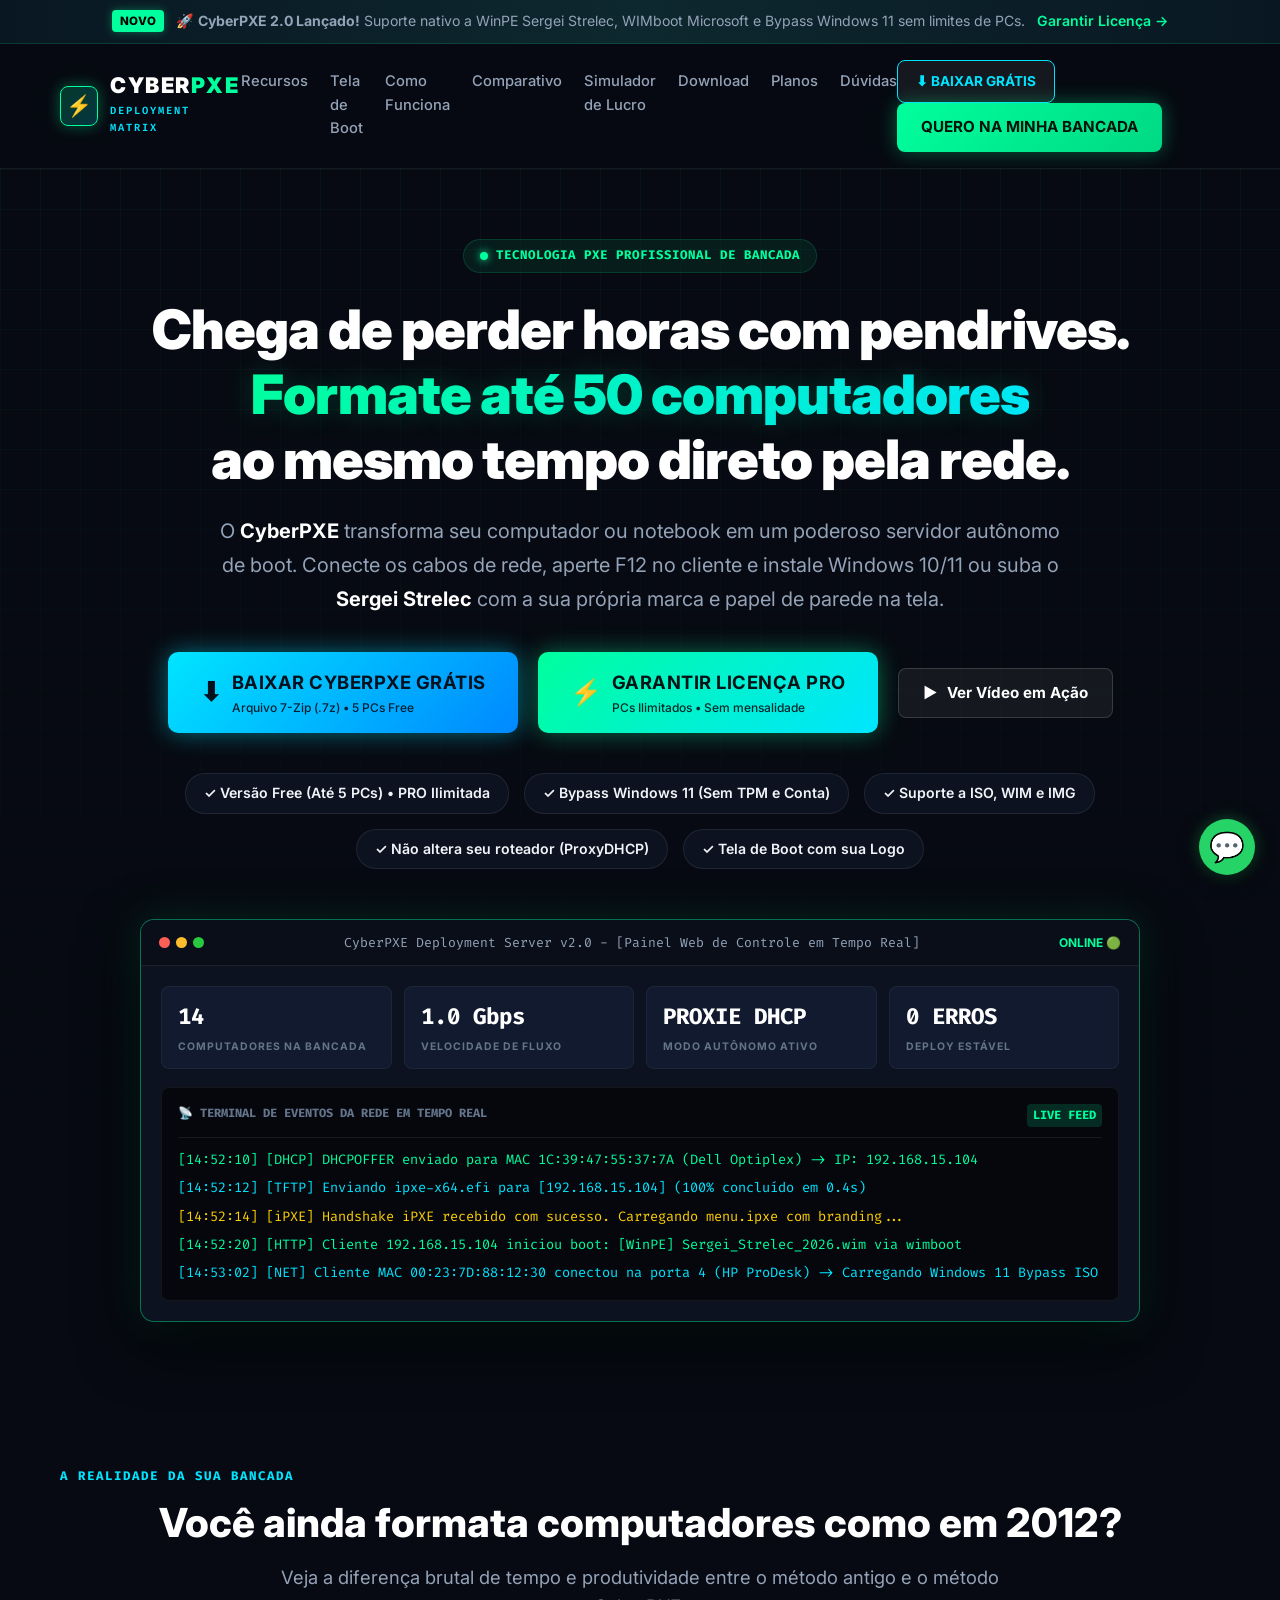
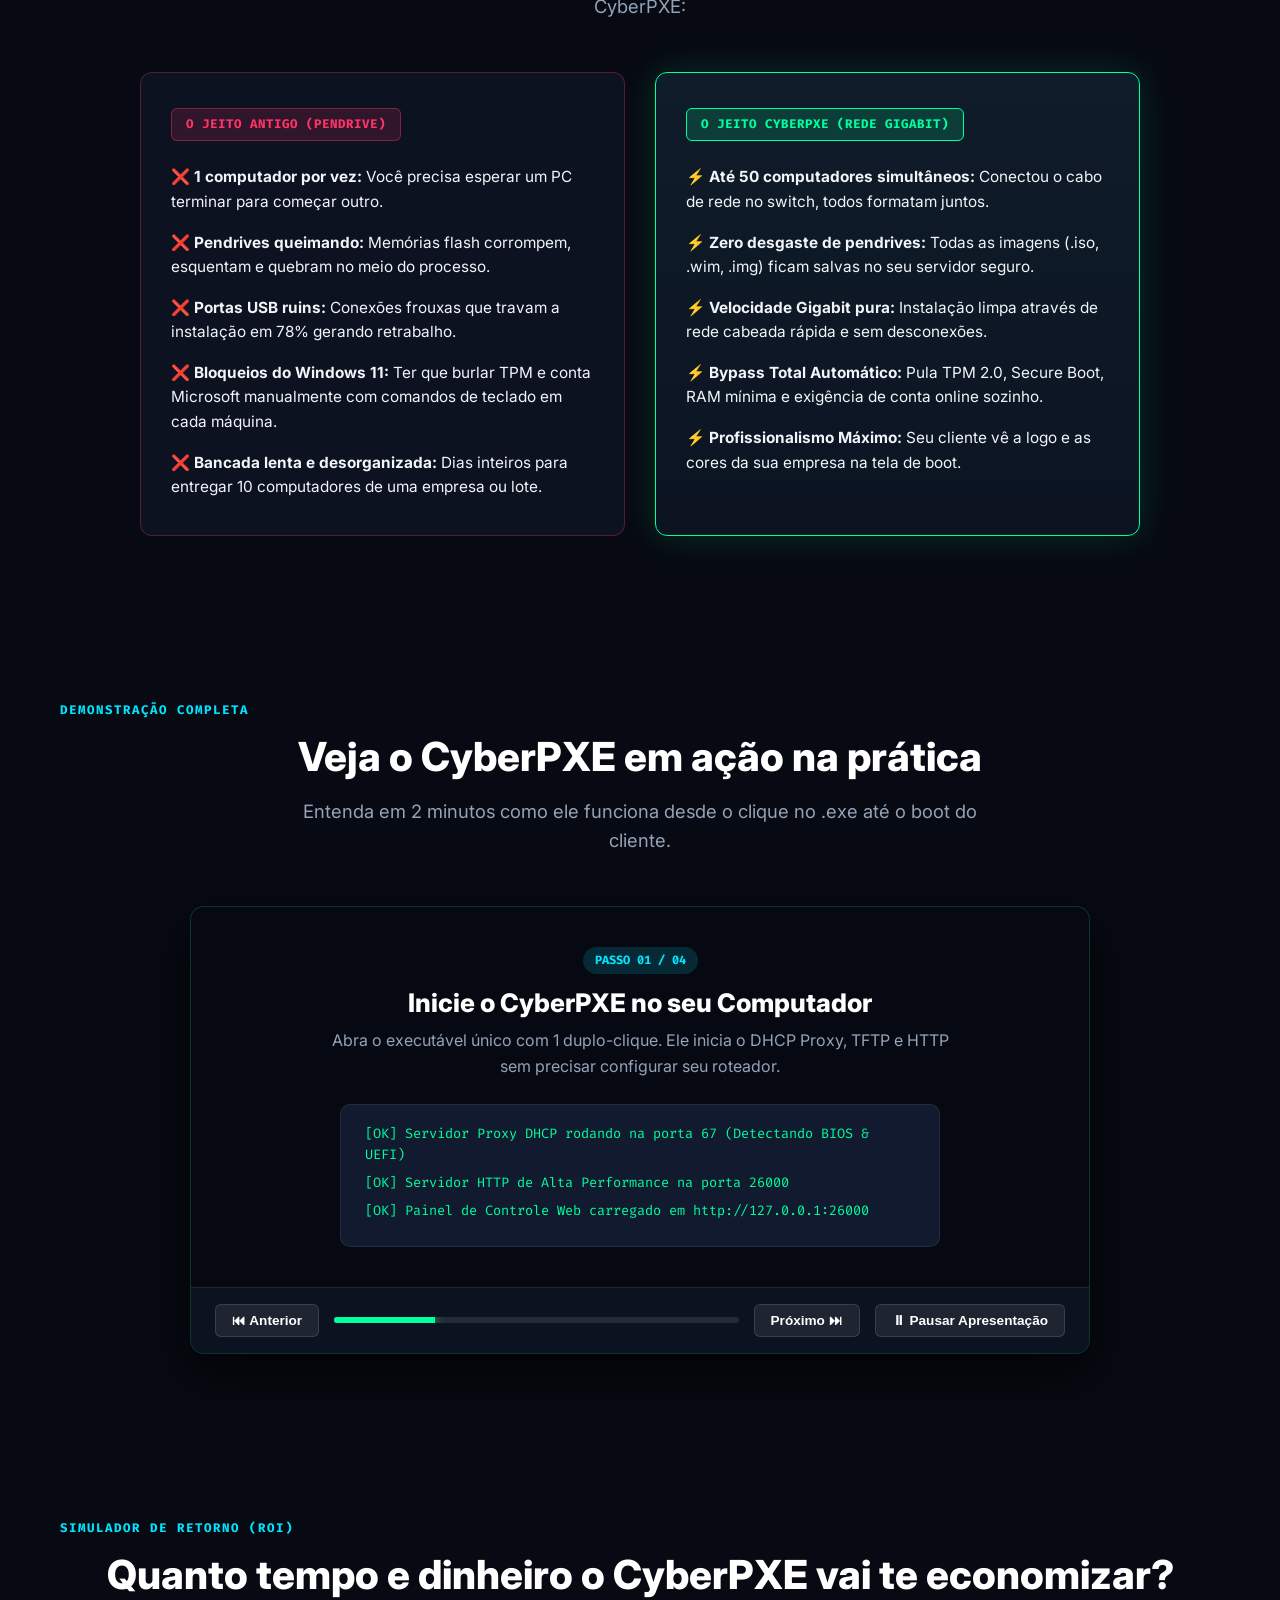
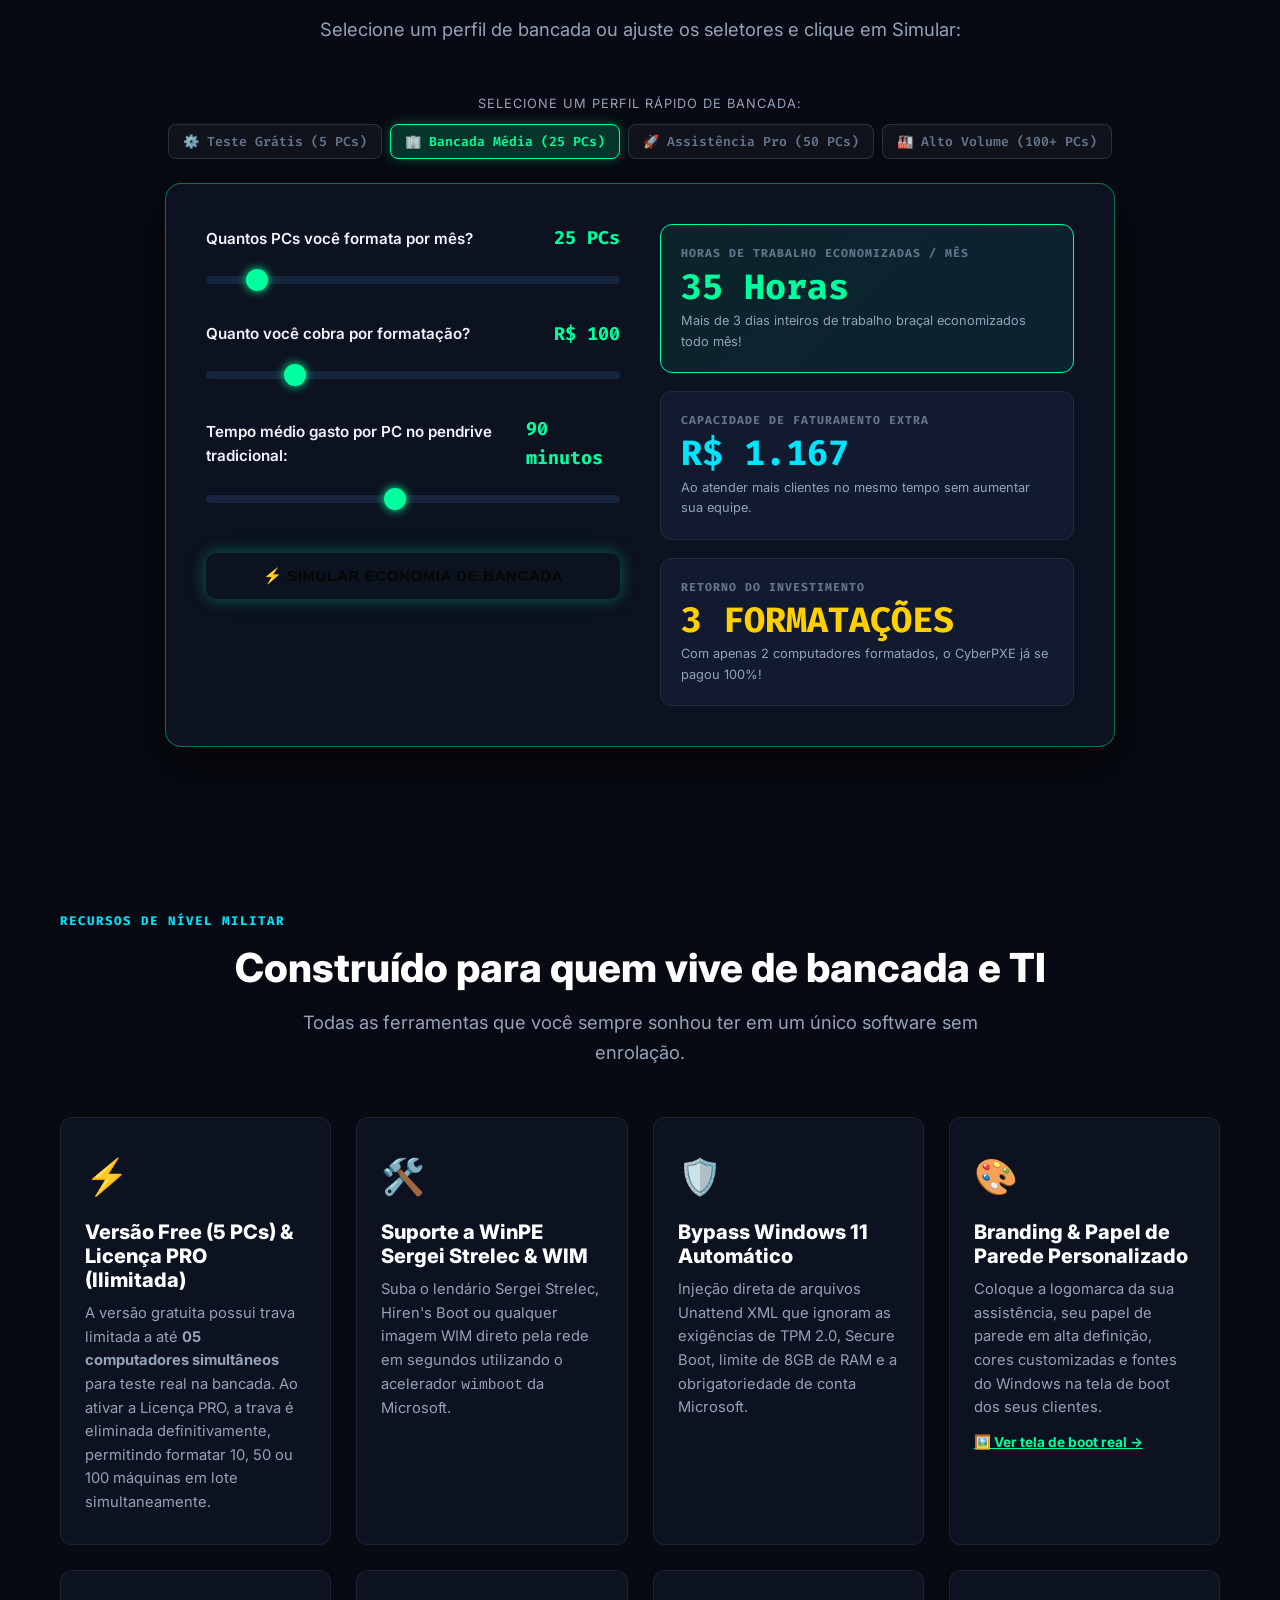
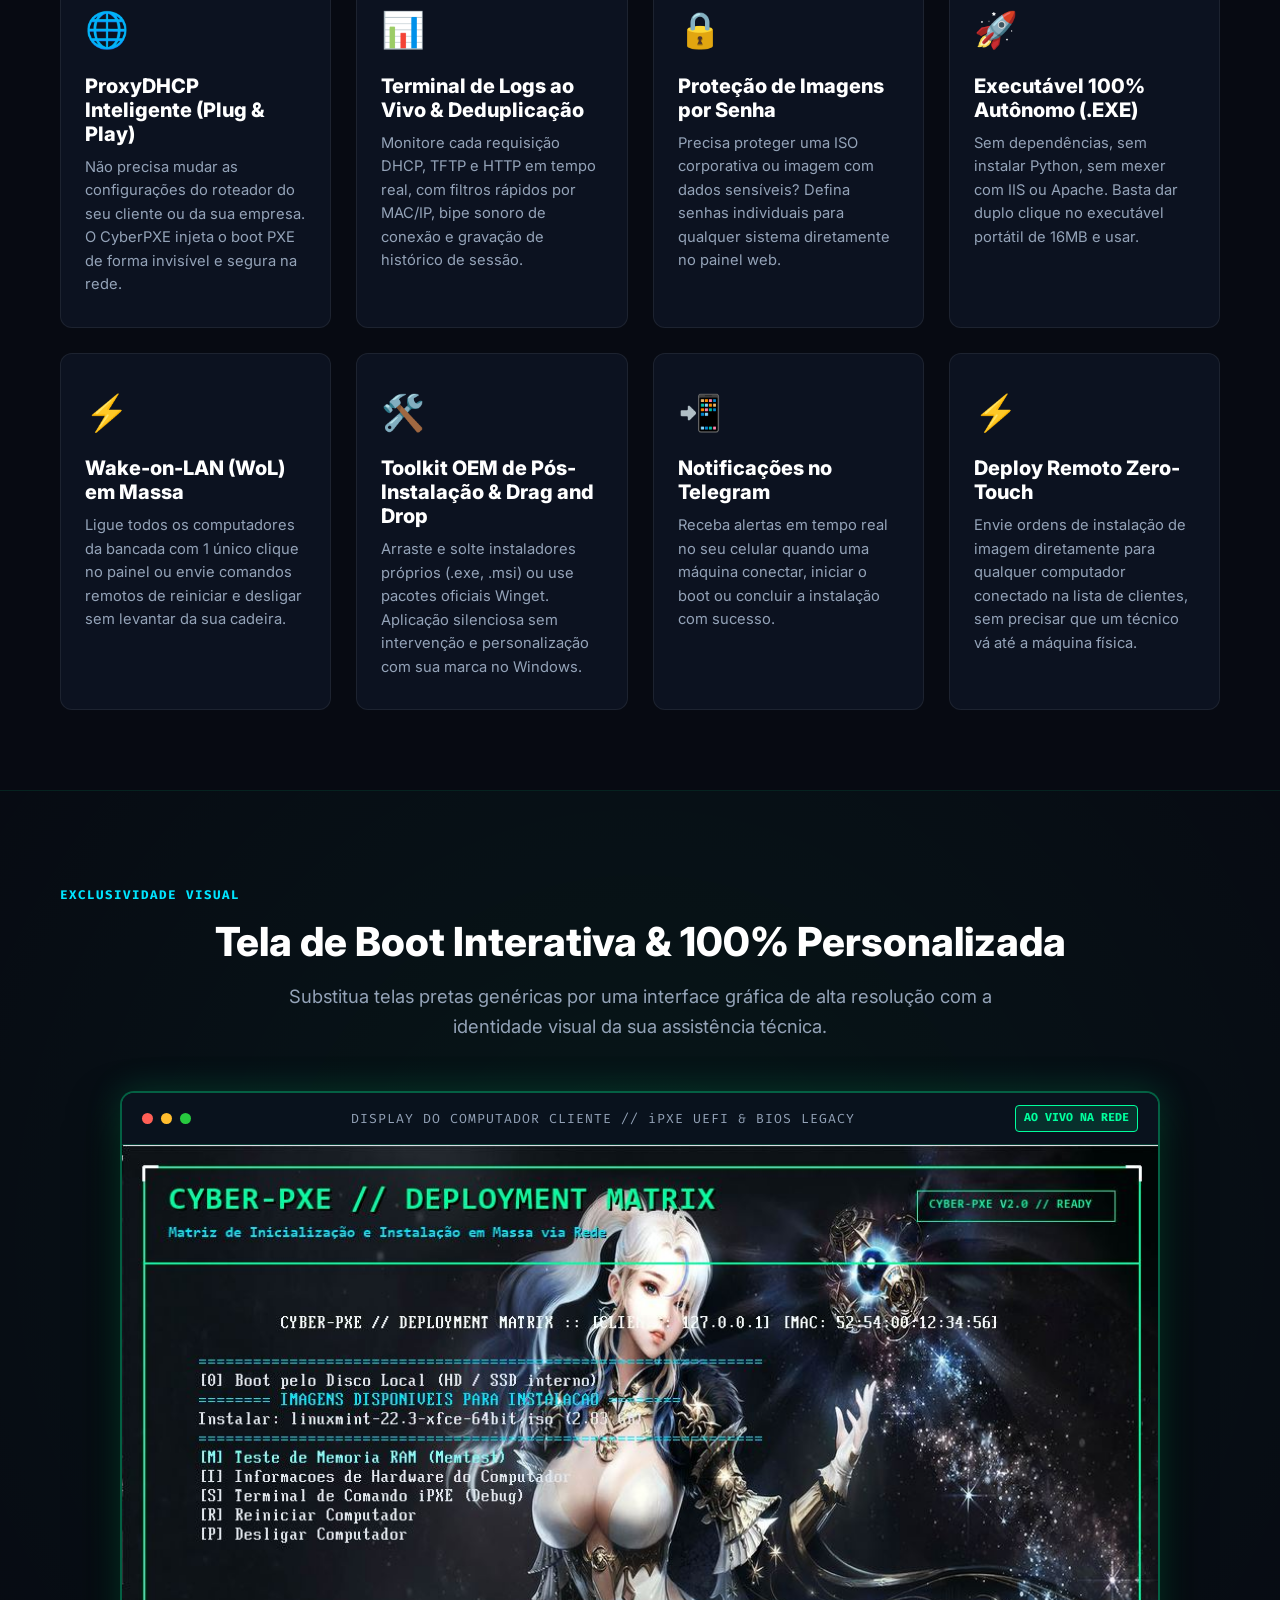
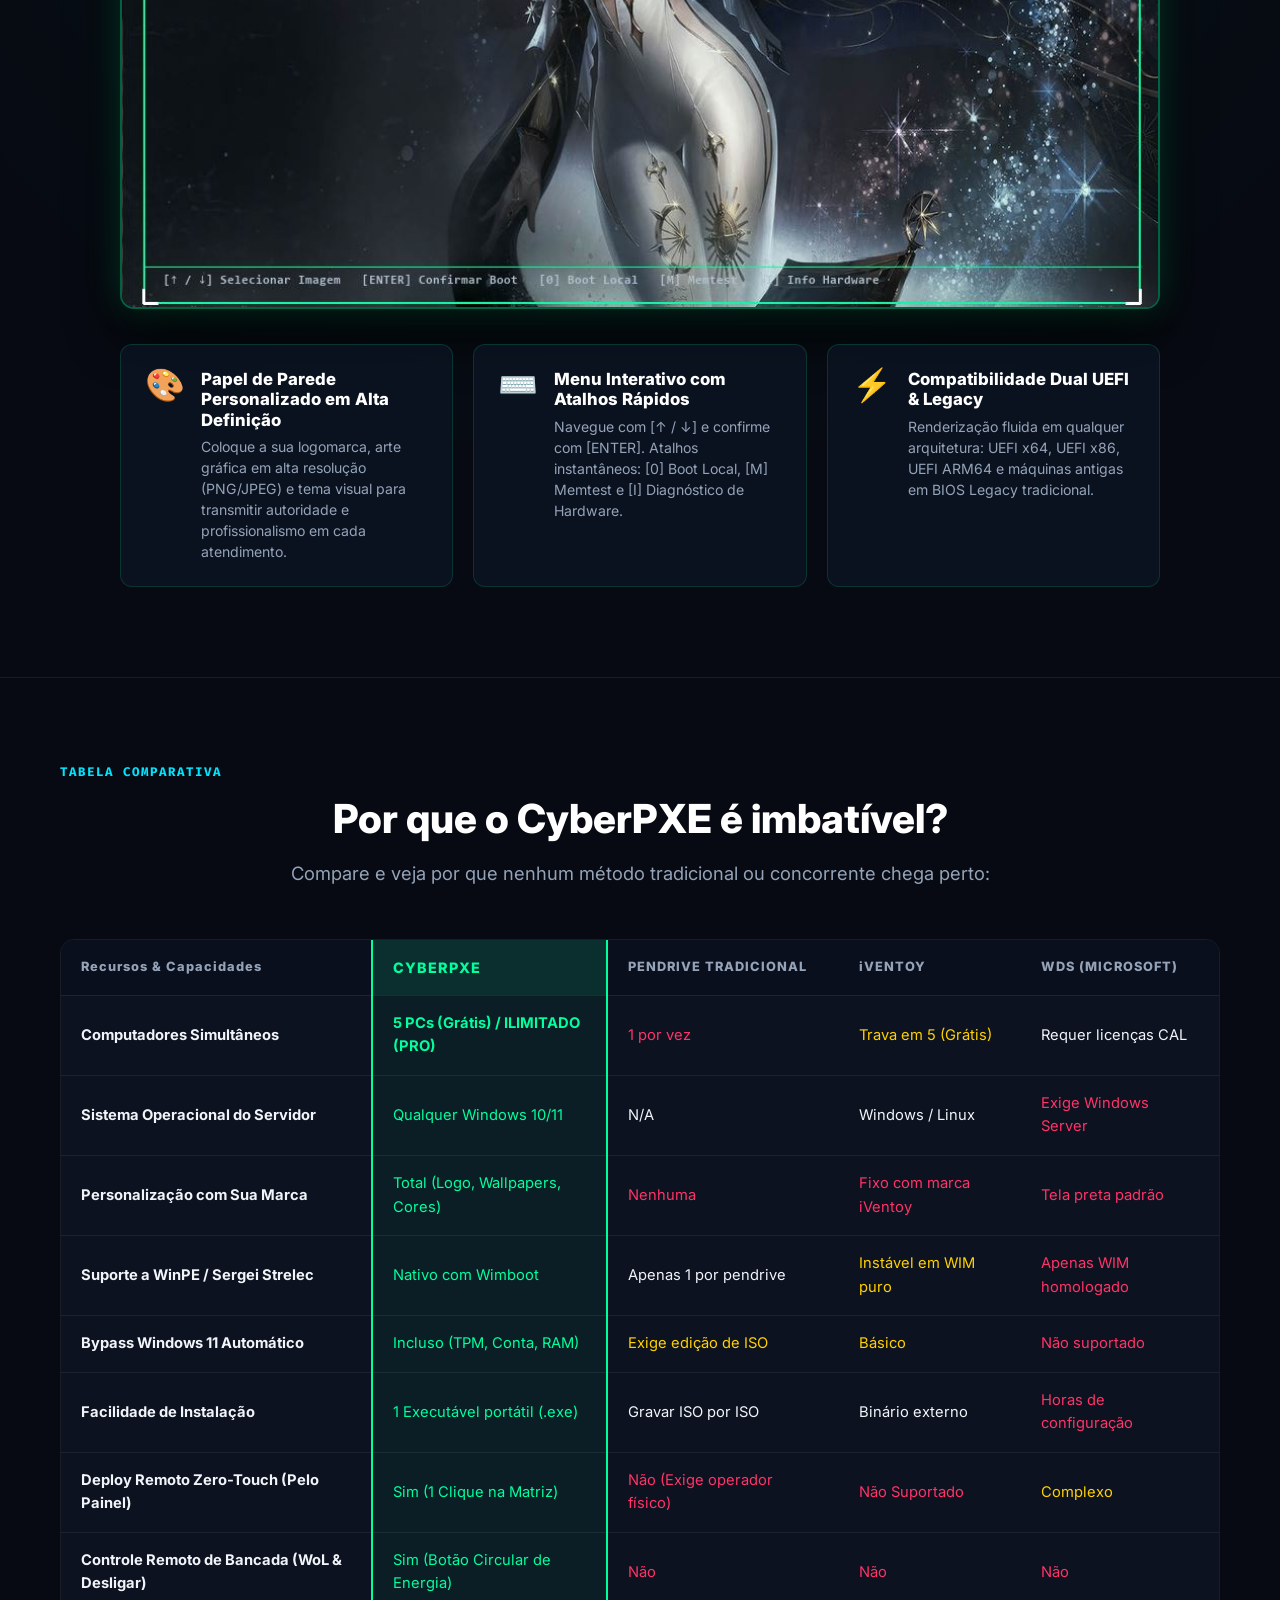
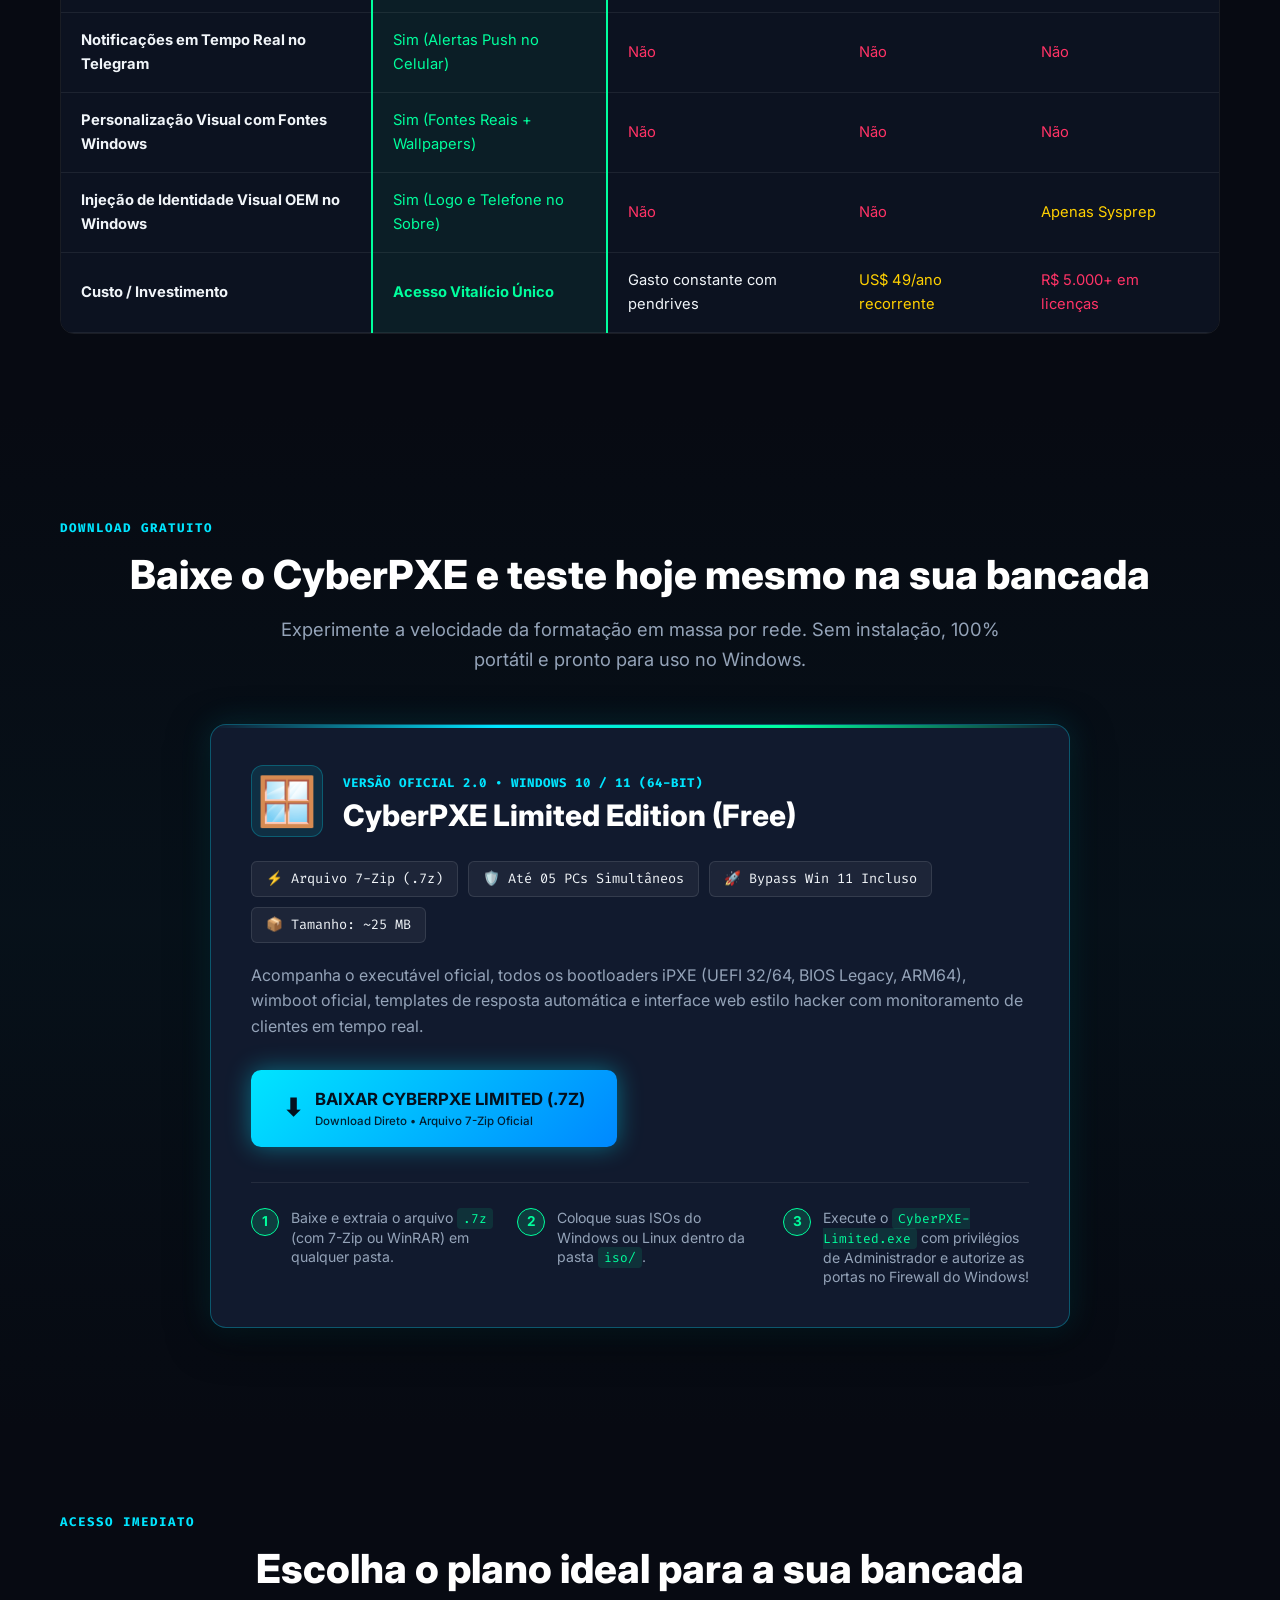
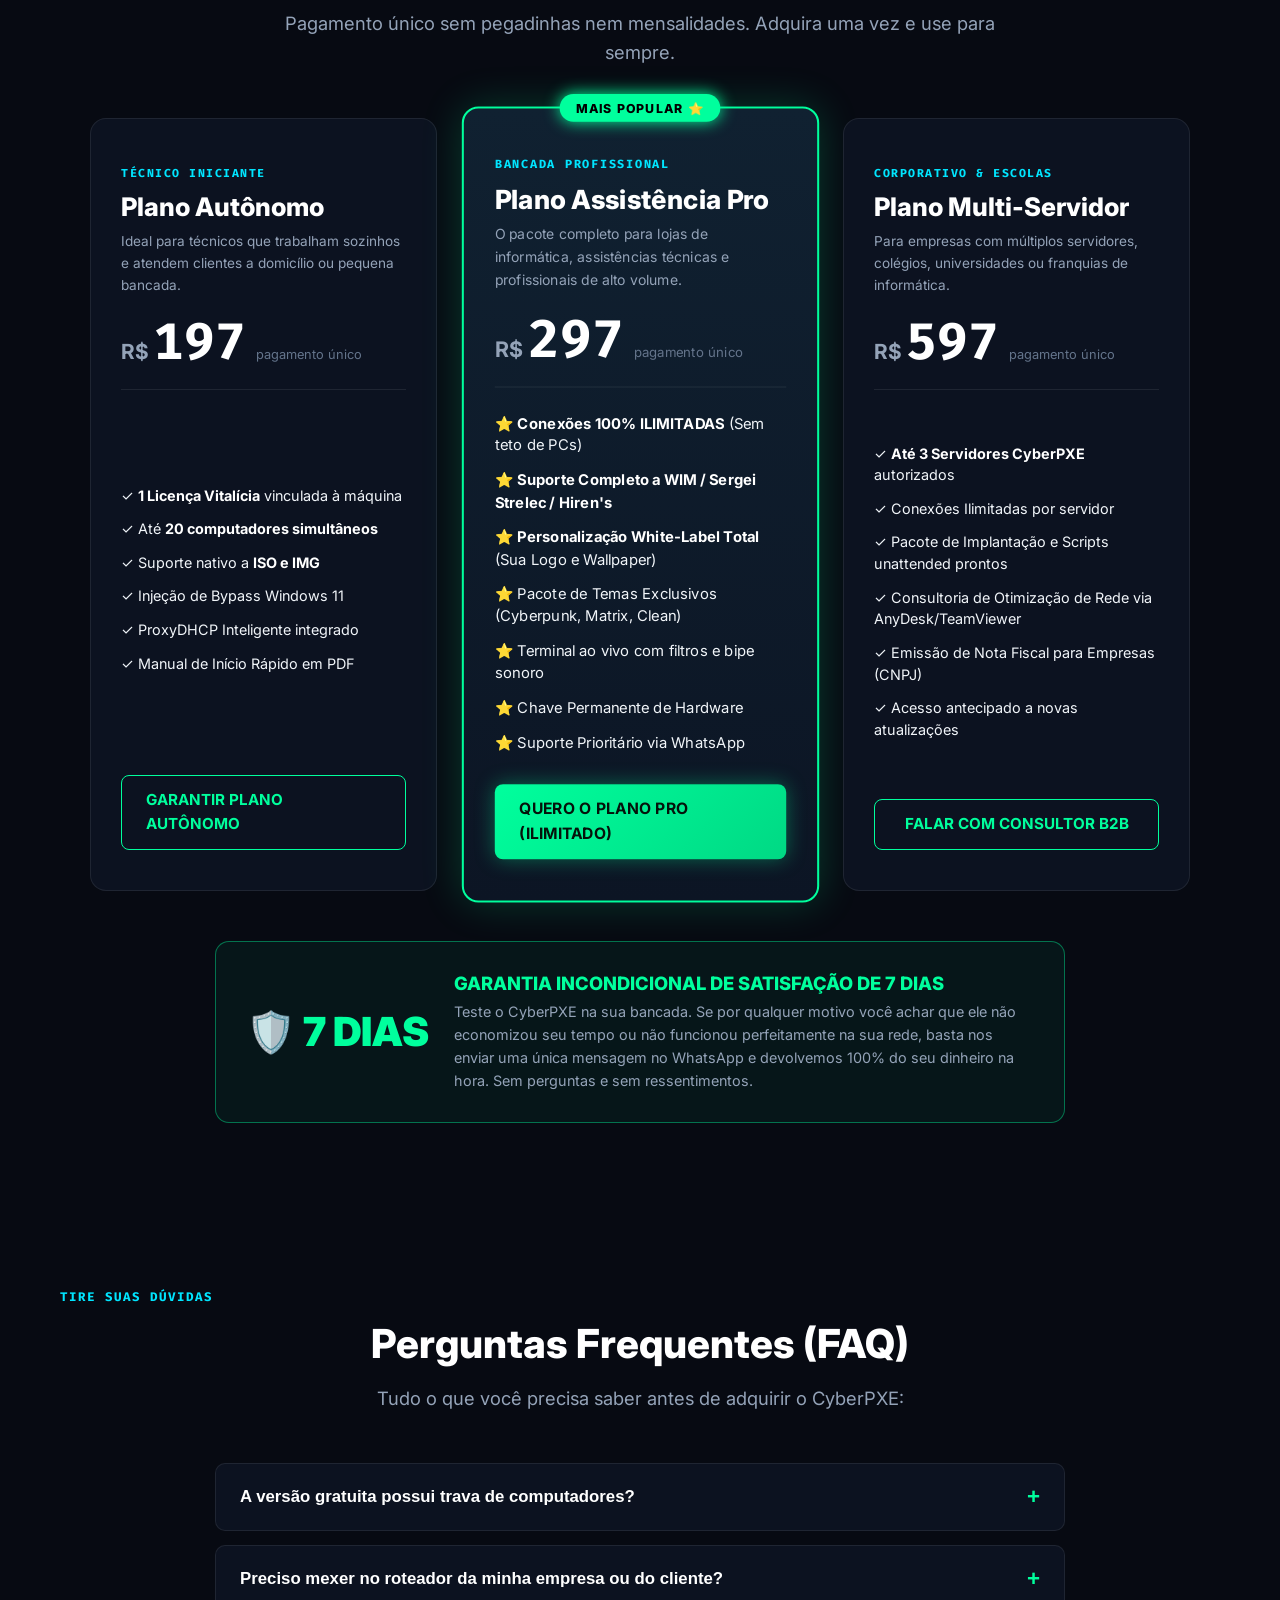
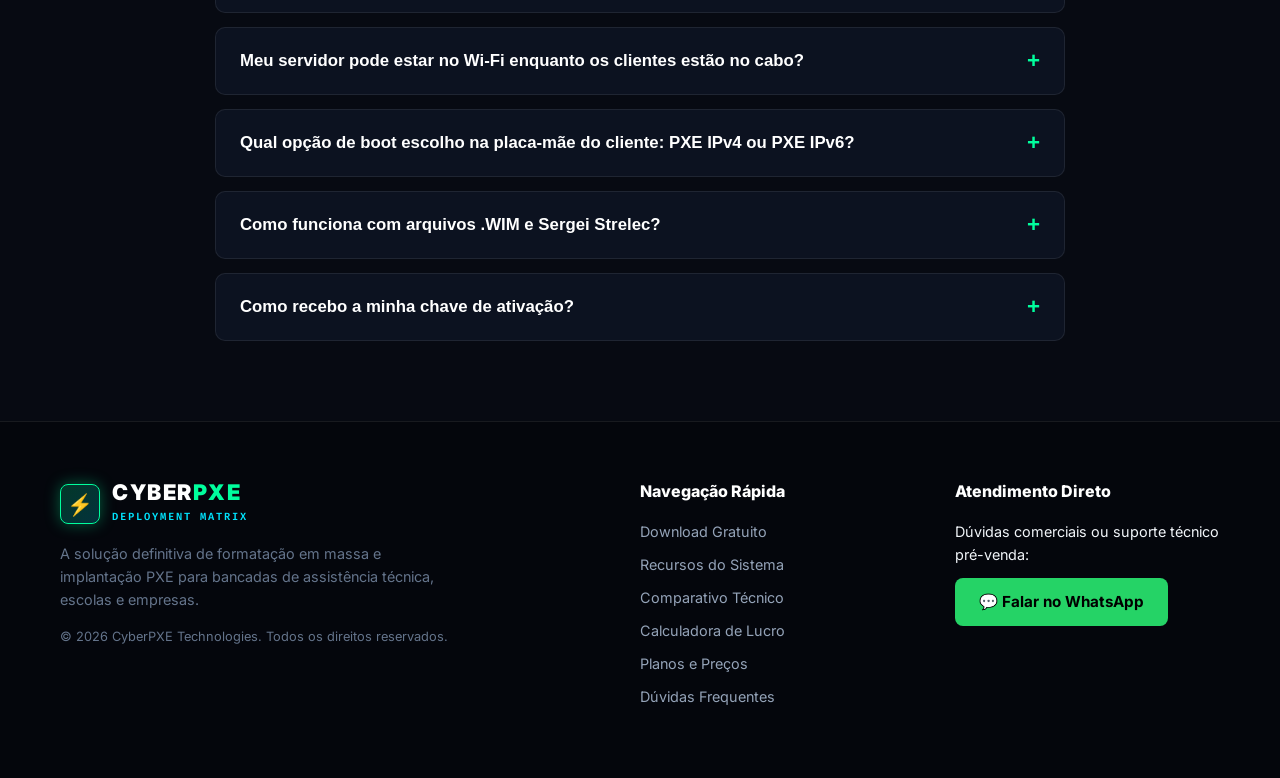
==== commit a9f1ed76: "Add files via upload" ====
--- a/index.html
+++ b/index.html
@@ -1418,7 +1418,7 @@
 
                     </ul> 
-                    <a href="https://wa.me/5511999999999?text=Ol%C3%A1!%20Gostaria%20de%20um%20or%C3%A7amento%20do%20CyberPXE%20para%20minha%20empresa" class="btn btn-card-outline" target="_blank">FALAR COM CONSULTOR B2B</a>+                    <a href="https://wa.me/5512988960807?text=Ol%C3%A1!%20Gostaria%20de%20um%20or%C3%A7amento%20do%20CyberPXE%20para%20minha%20empresa" class="btn btn-card-outline" target="_blank">FALAR COM CONSULTOR B2B</a> 
                 </div> 
